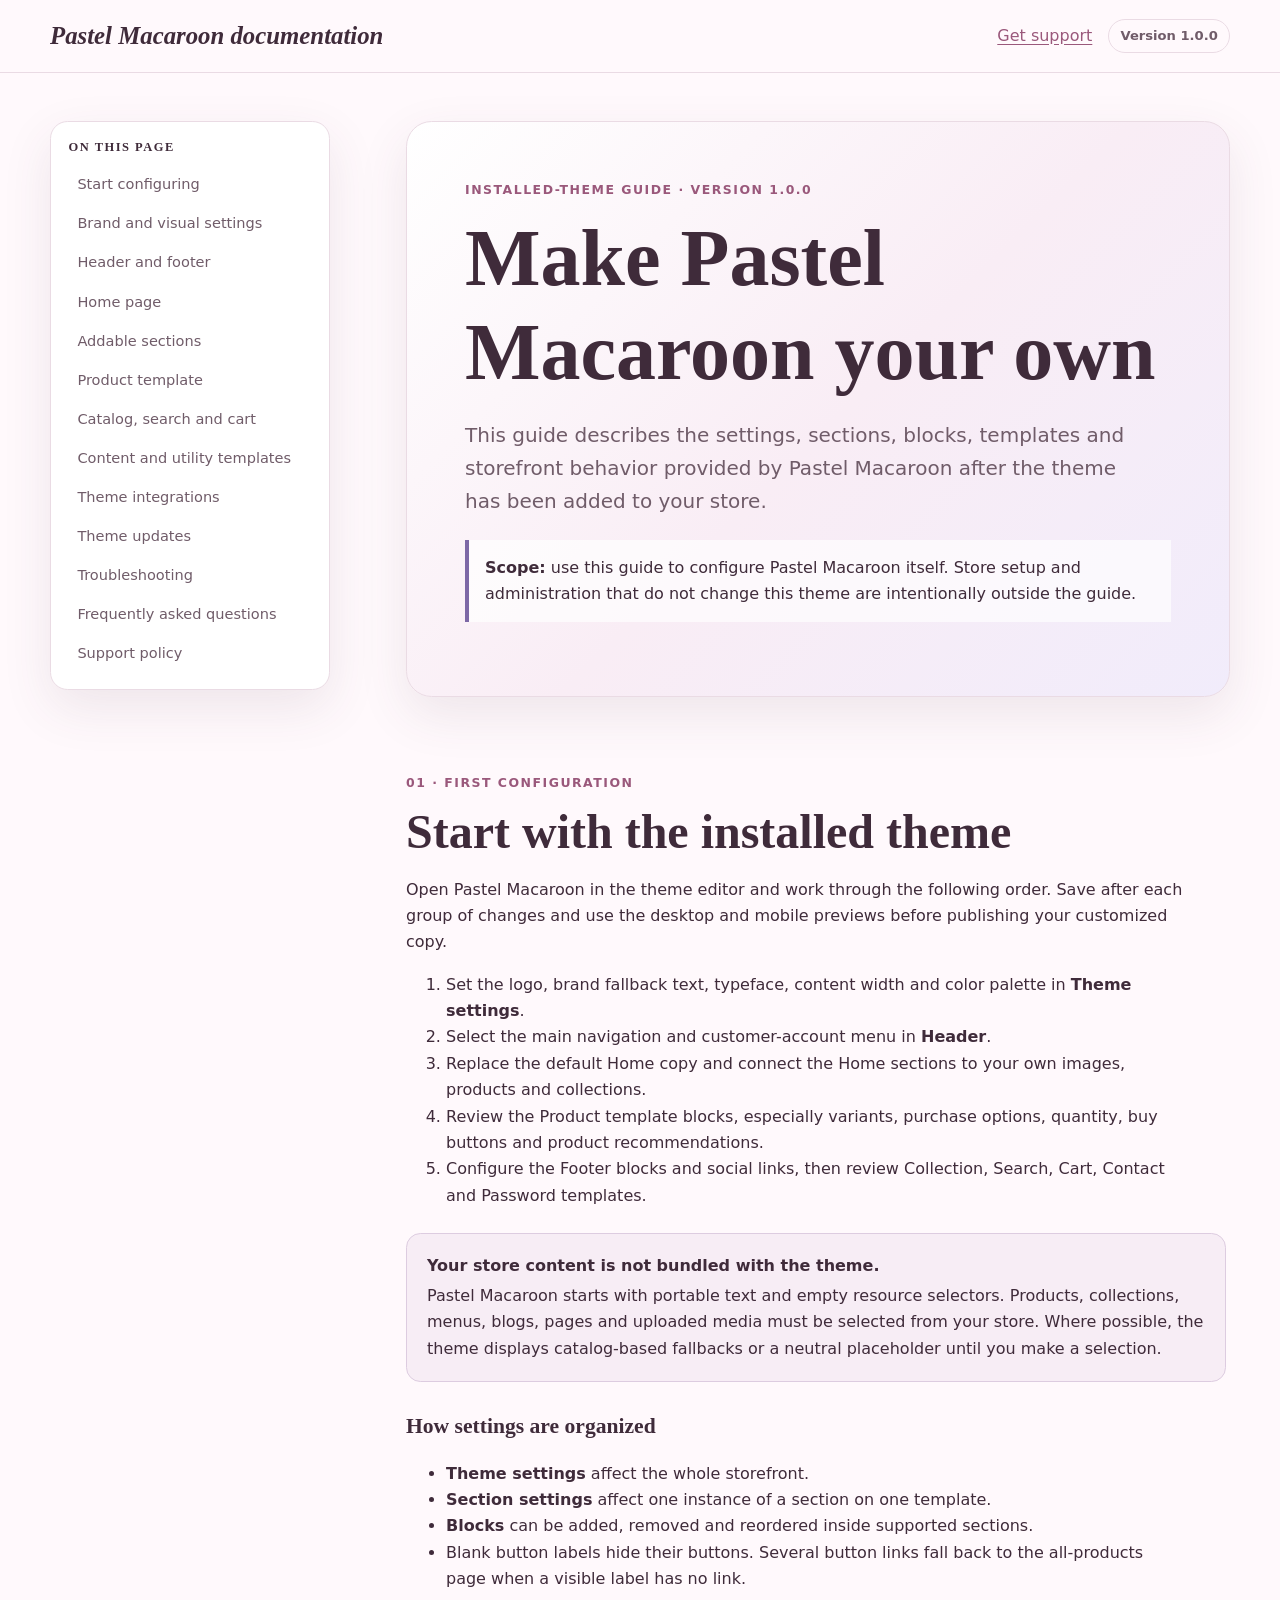
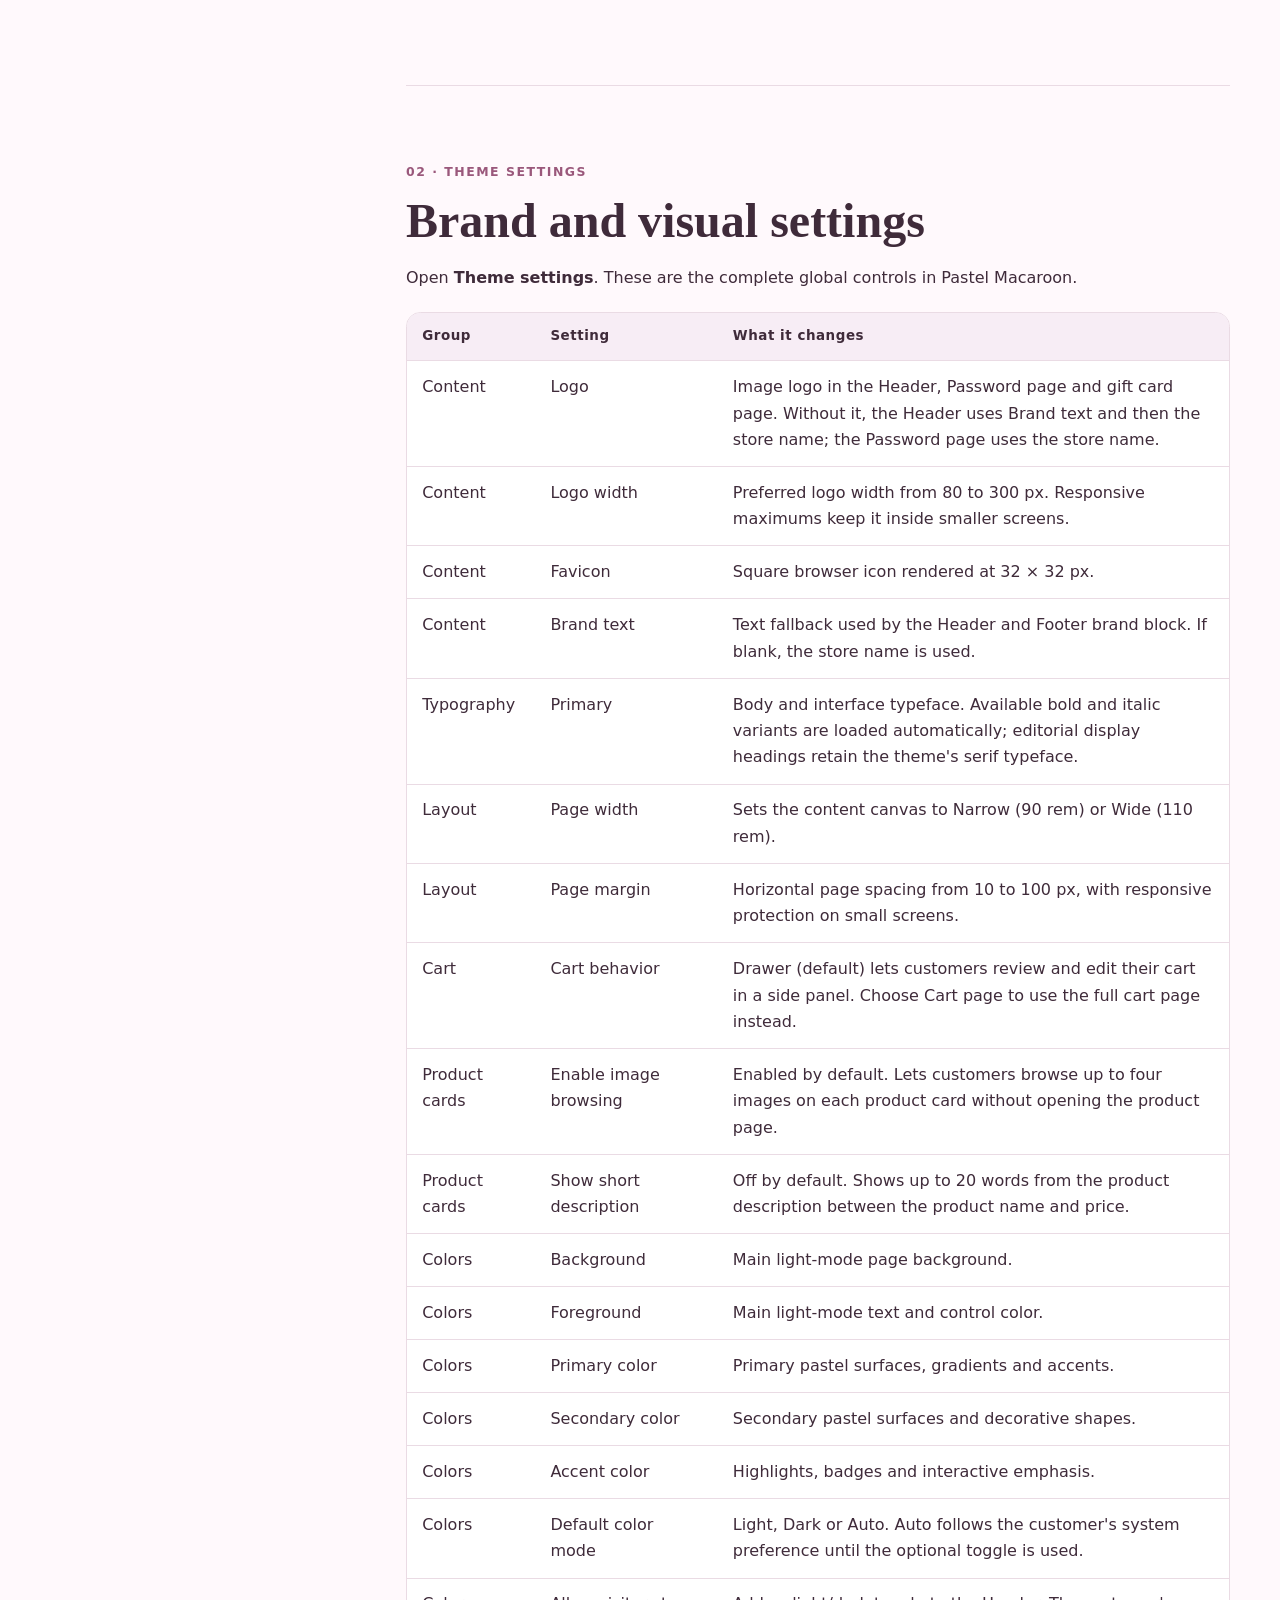
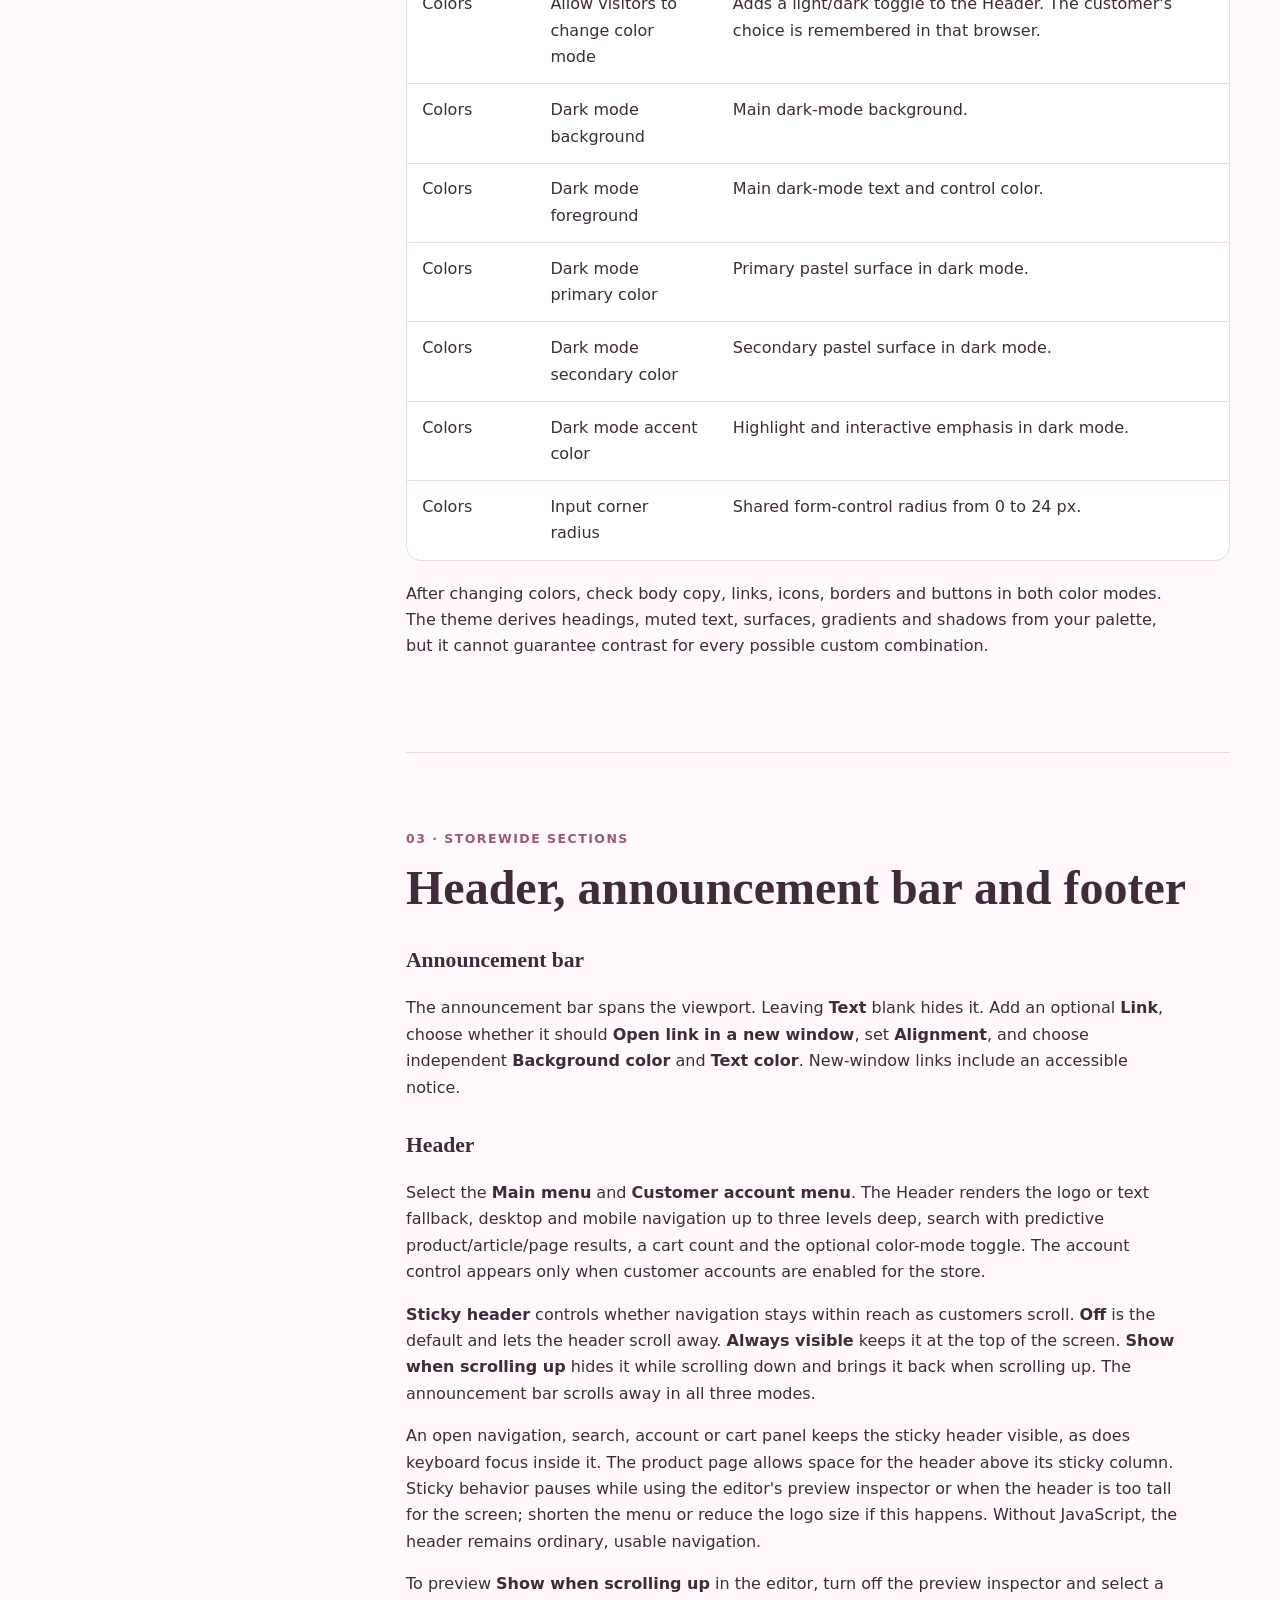
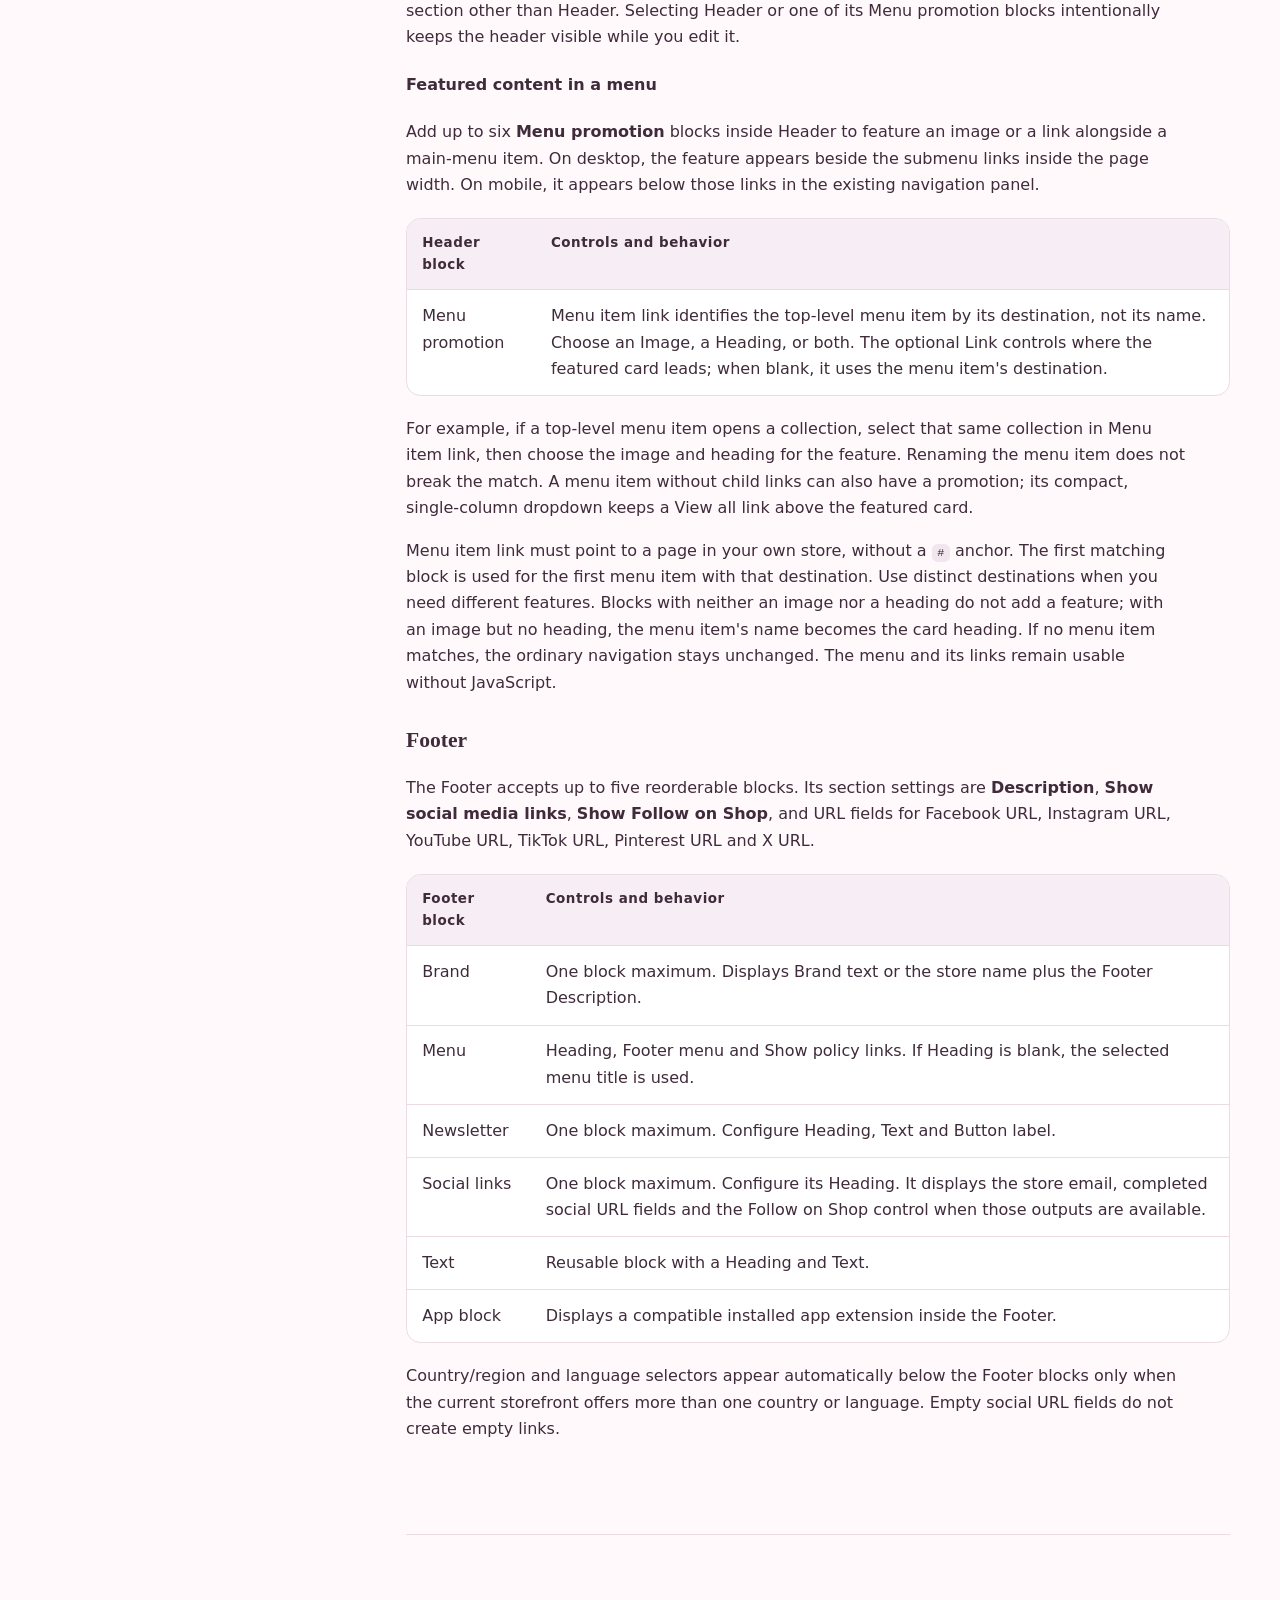
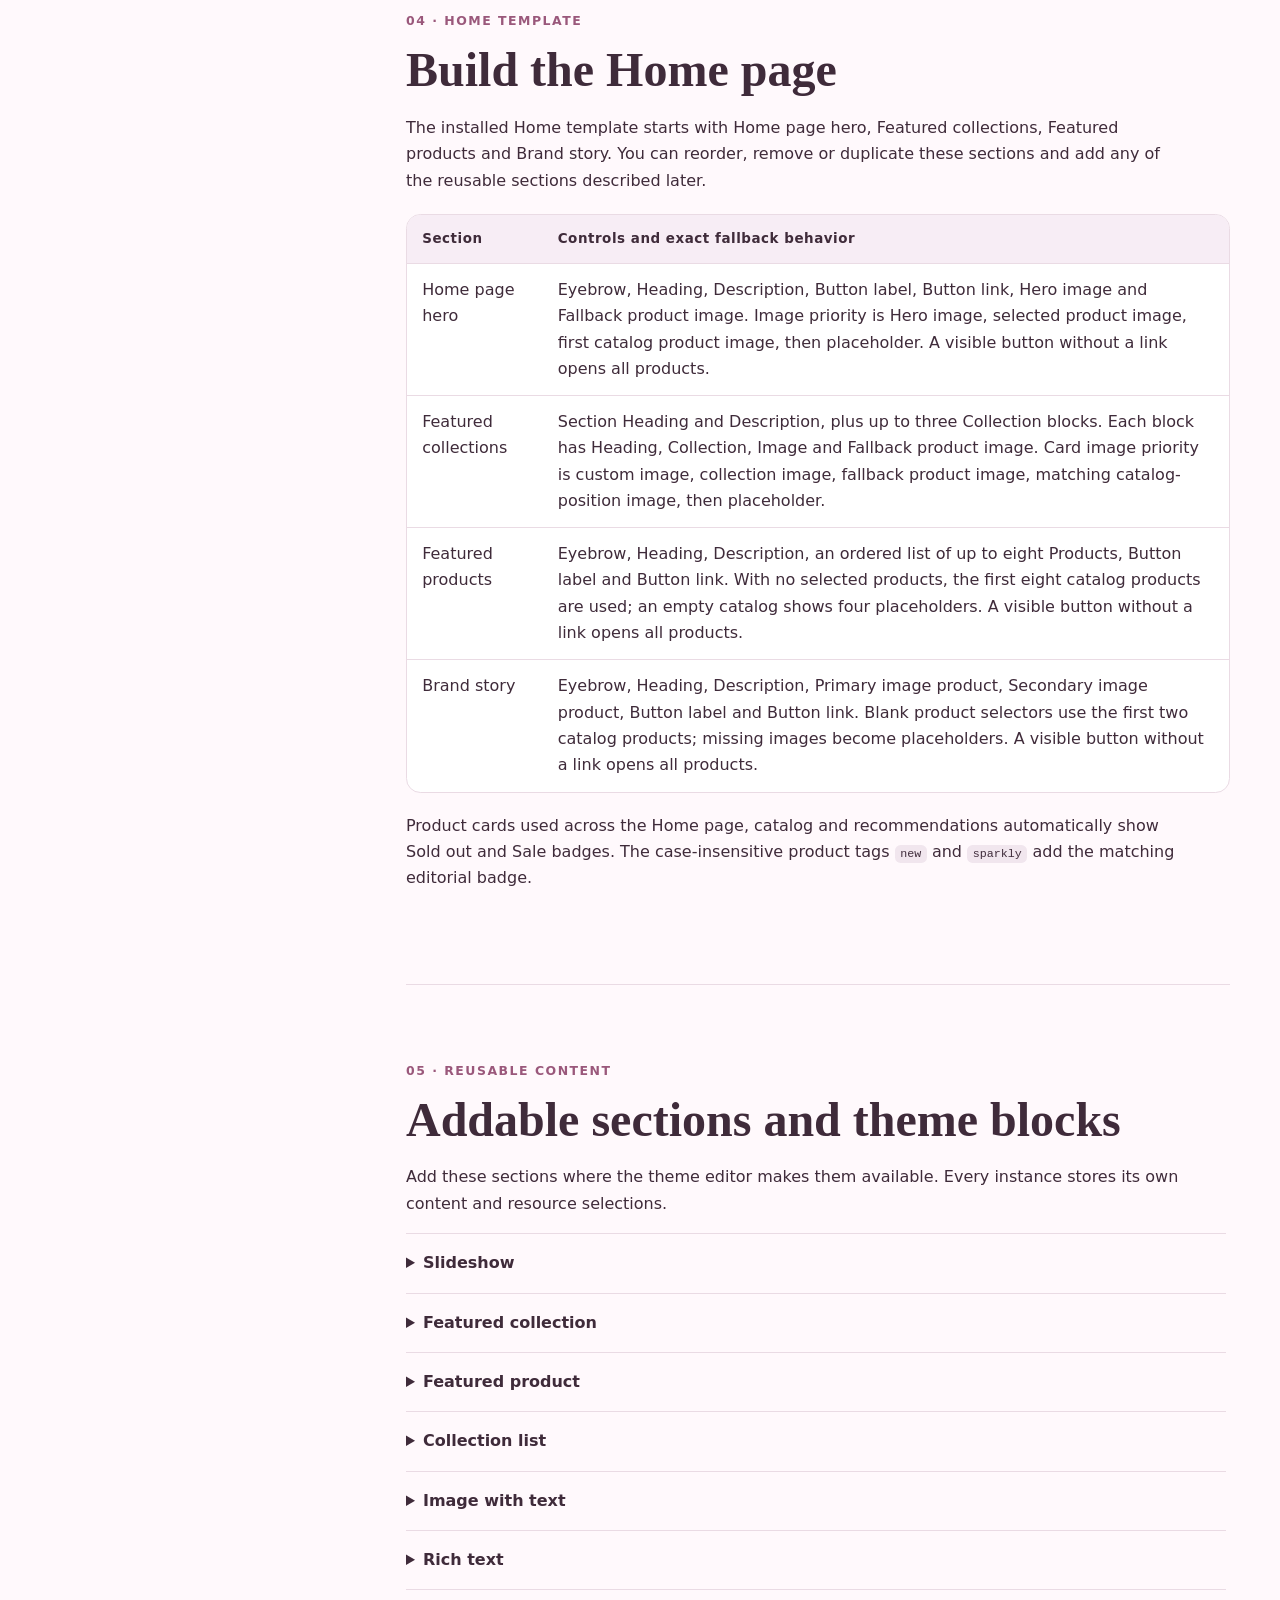
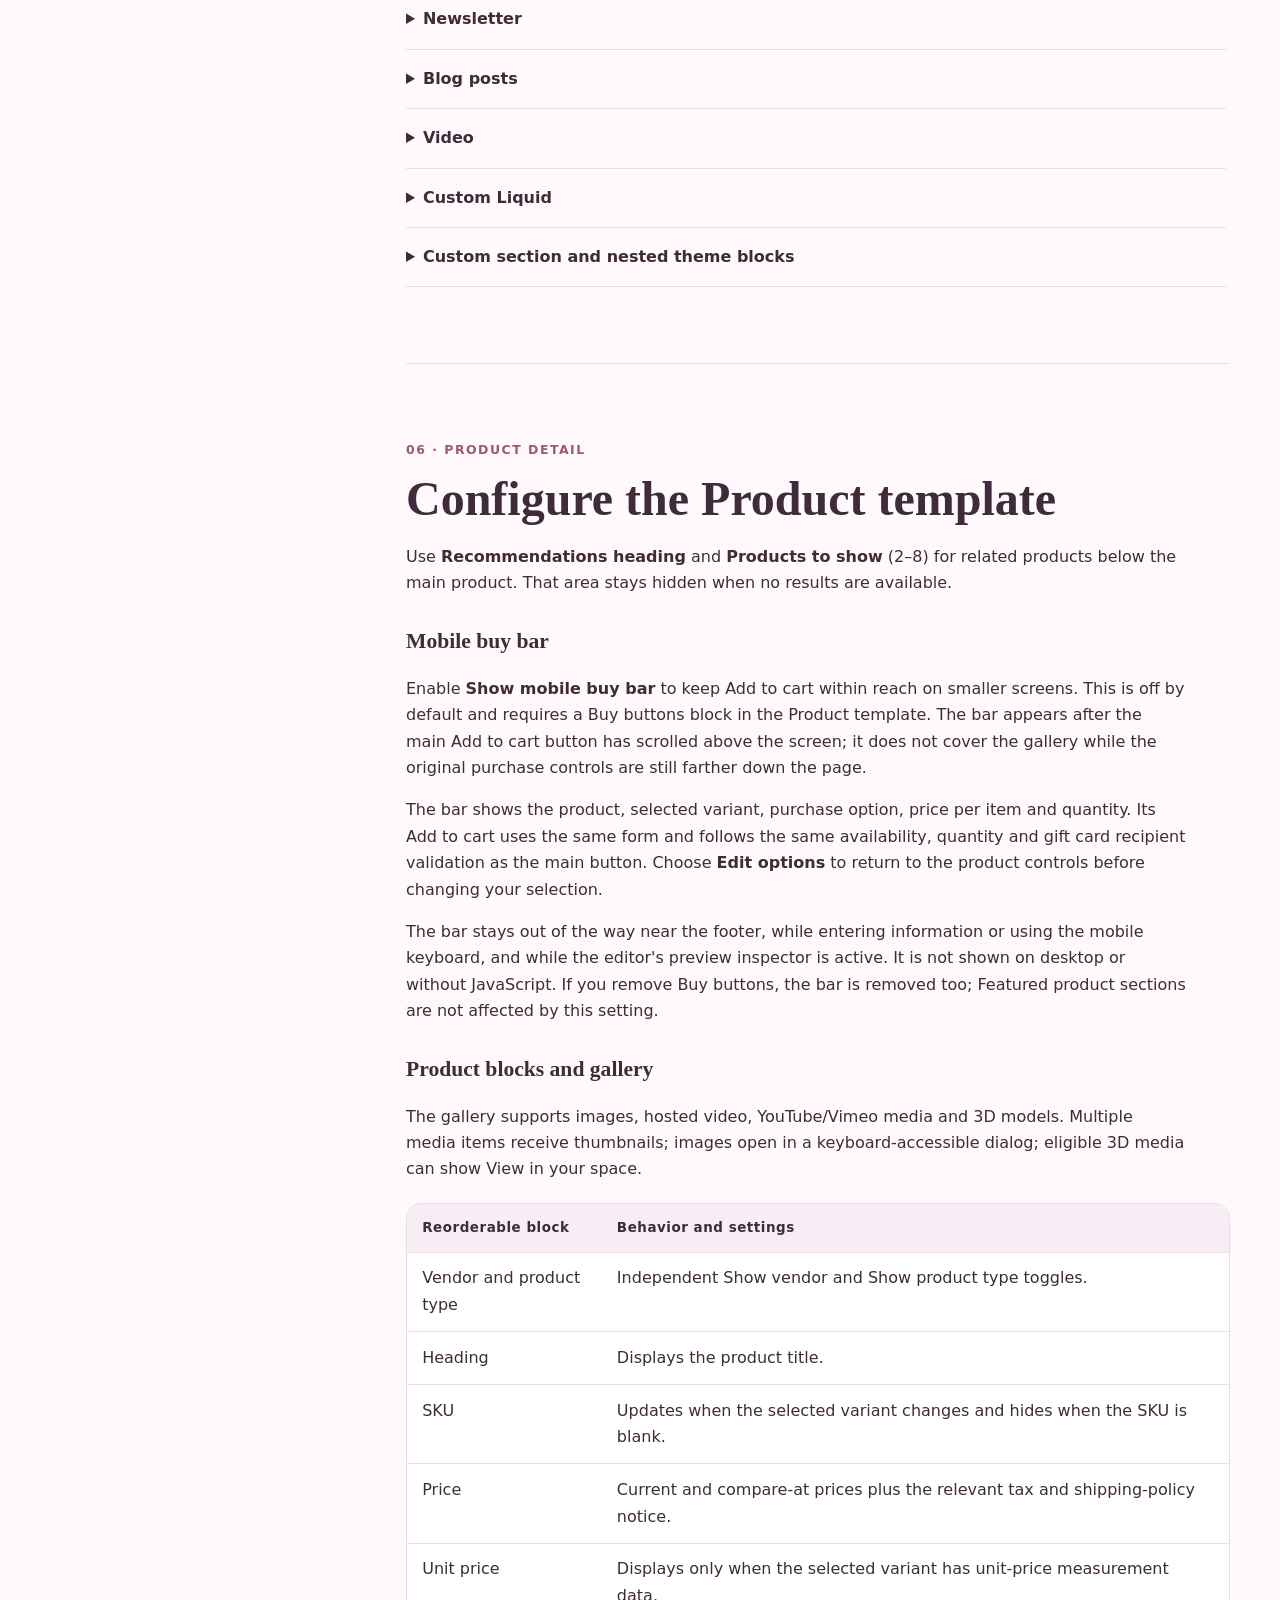
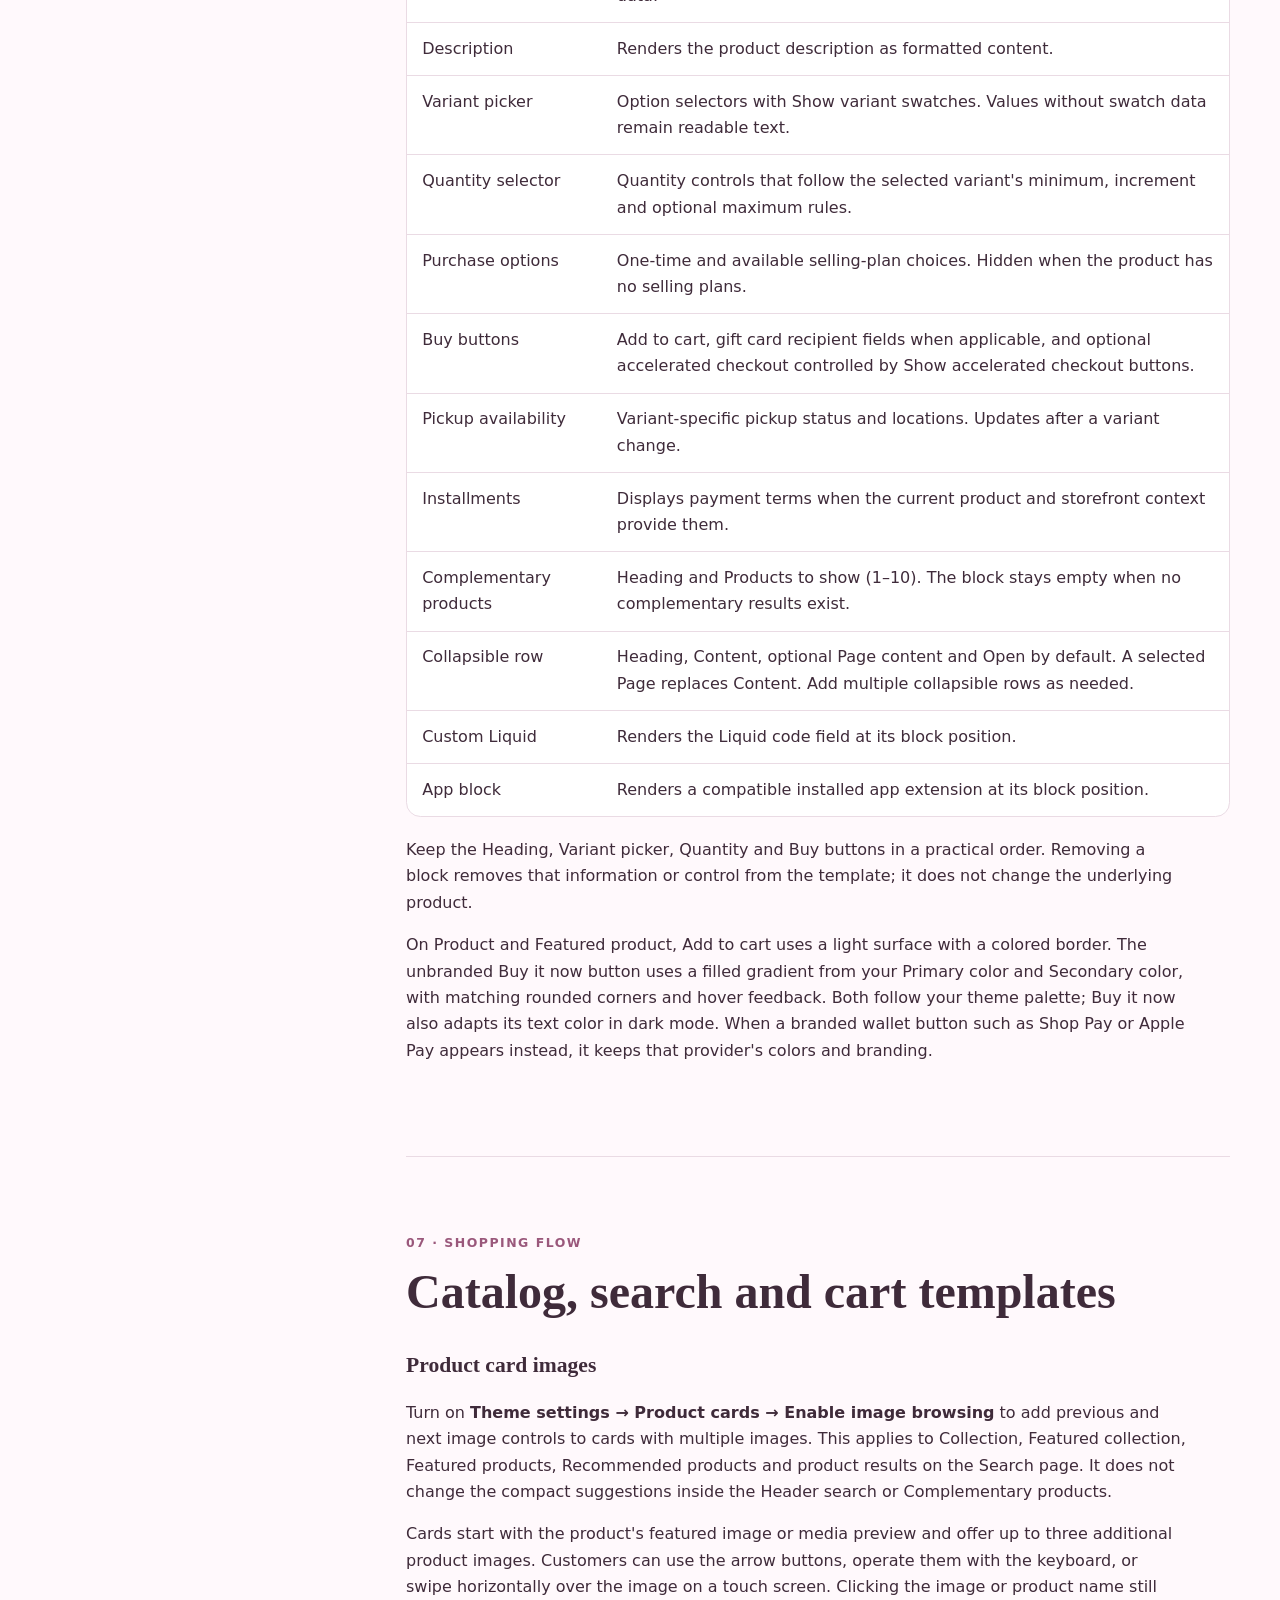
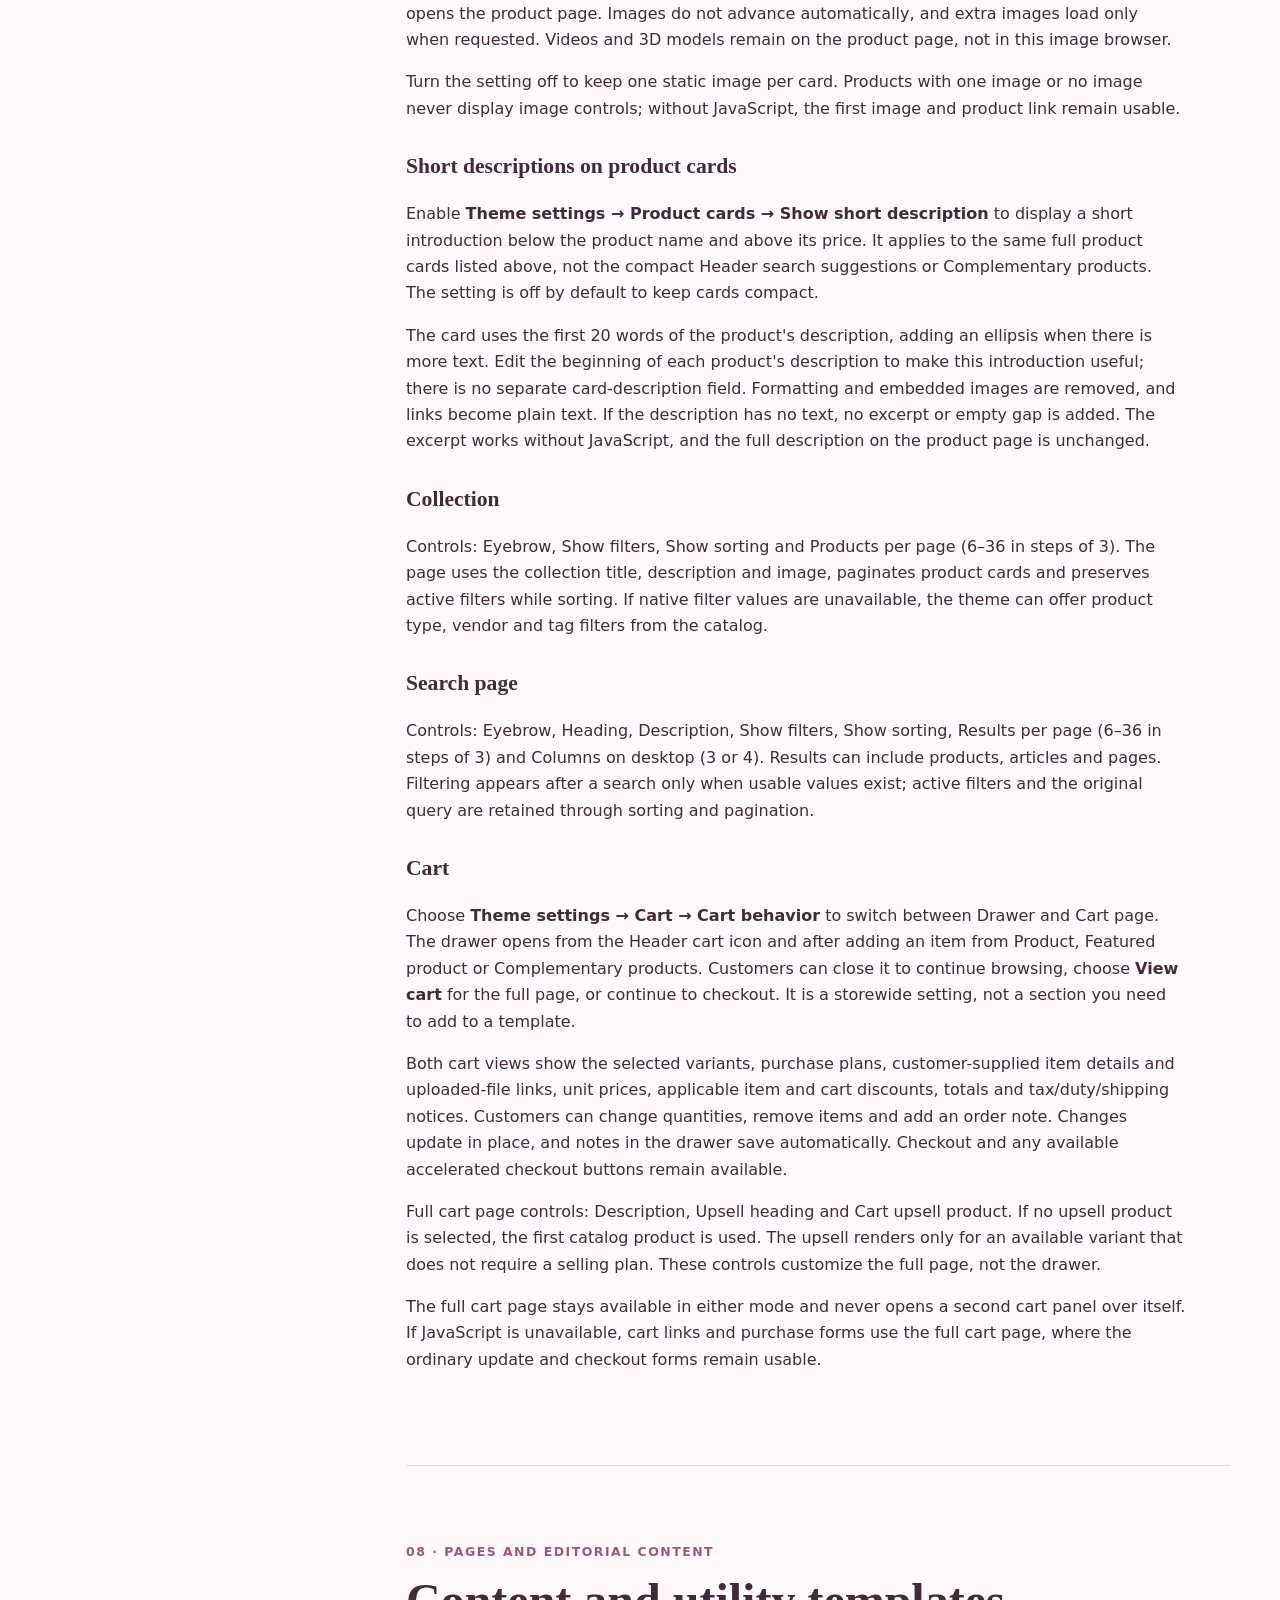
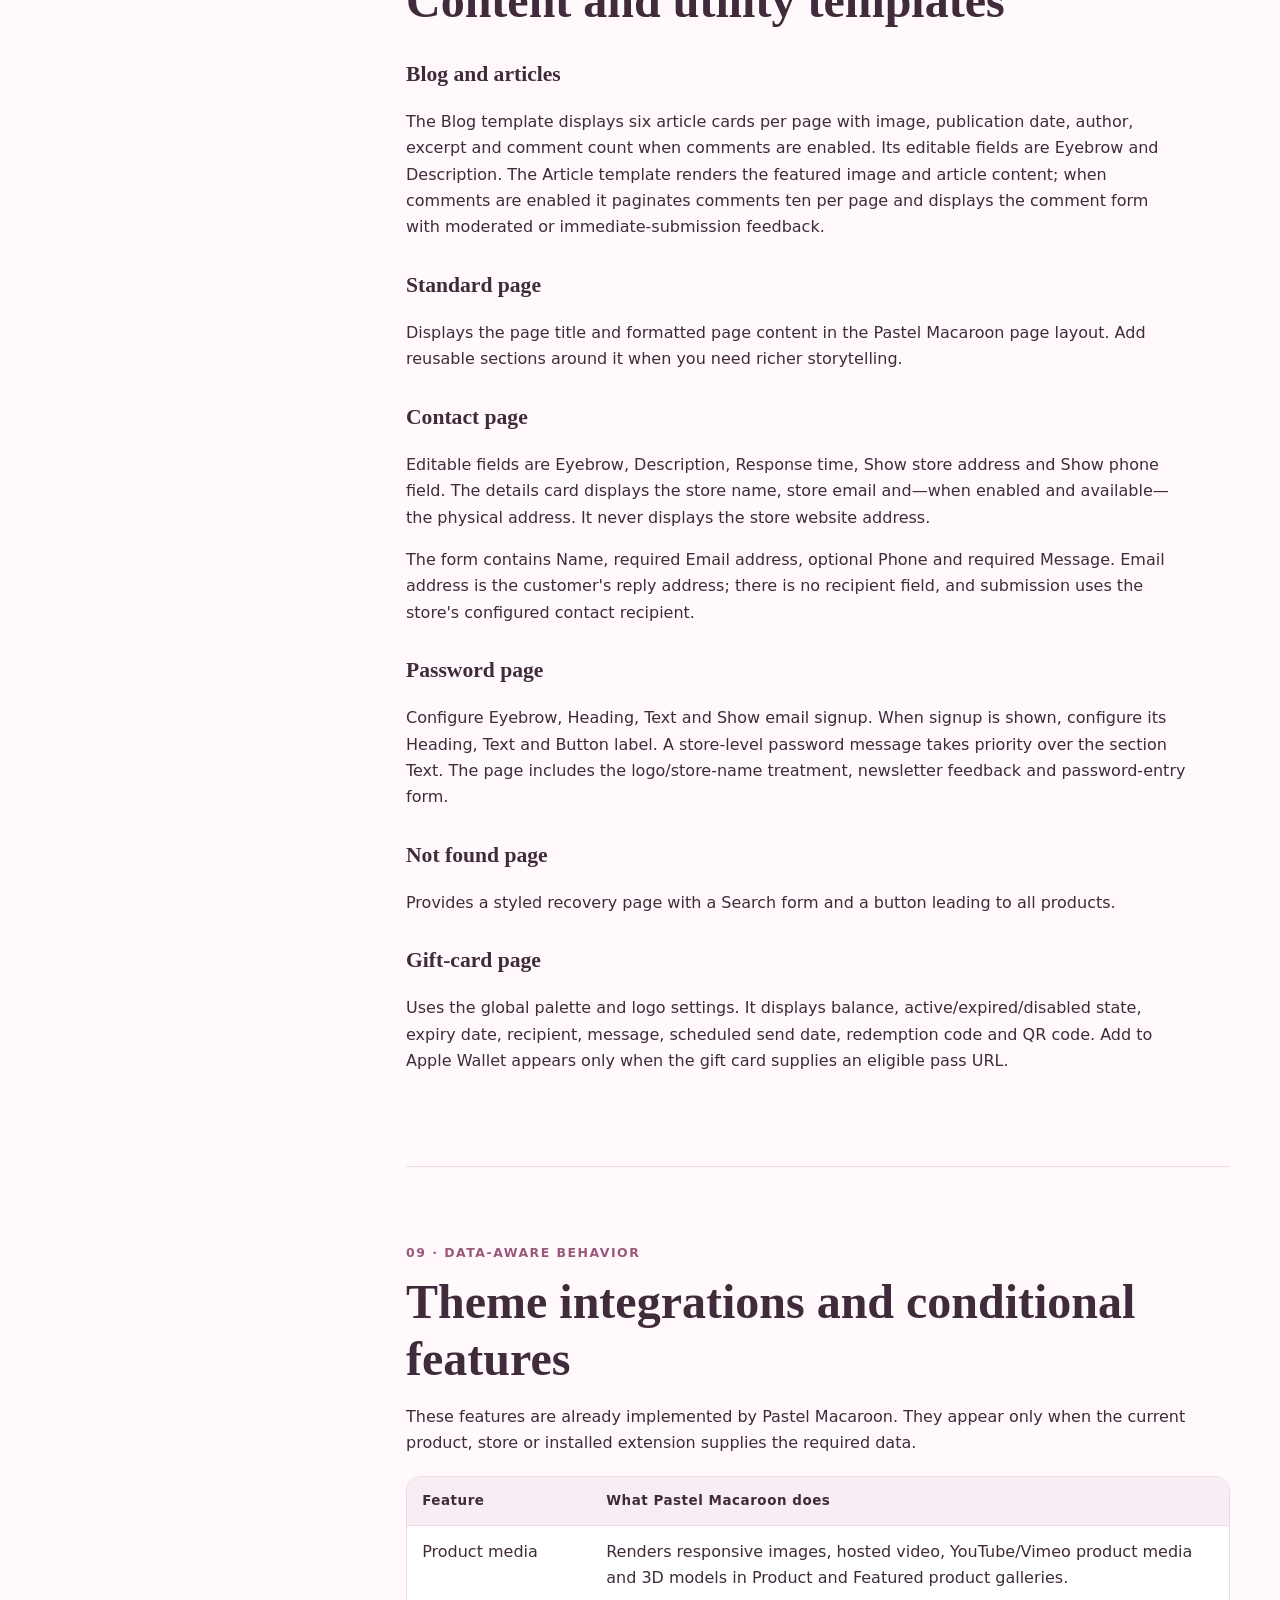
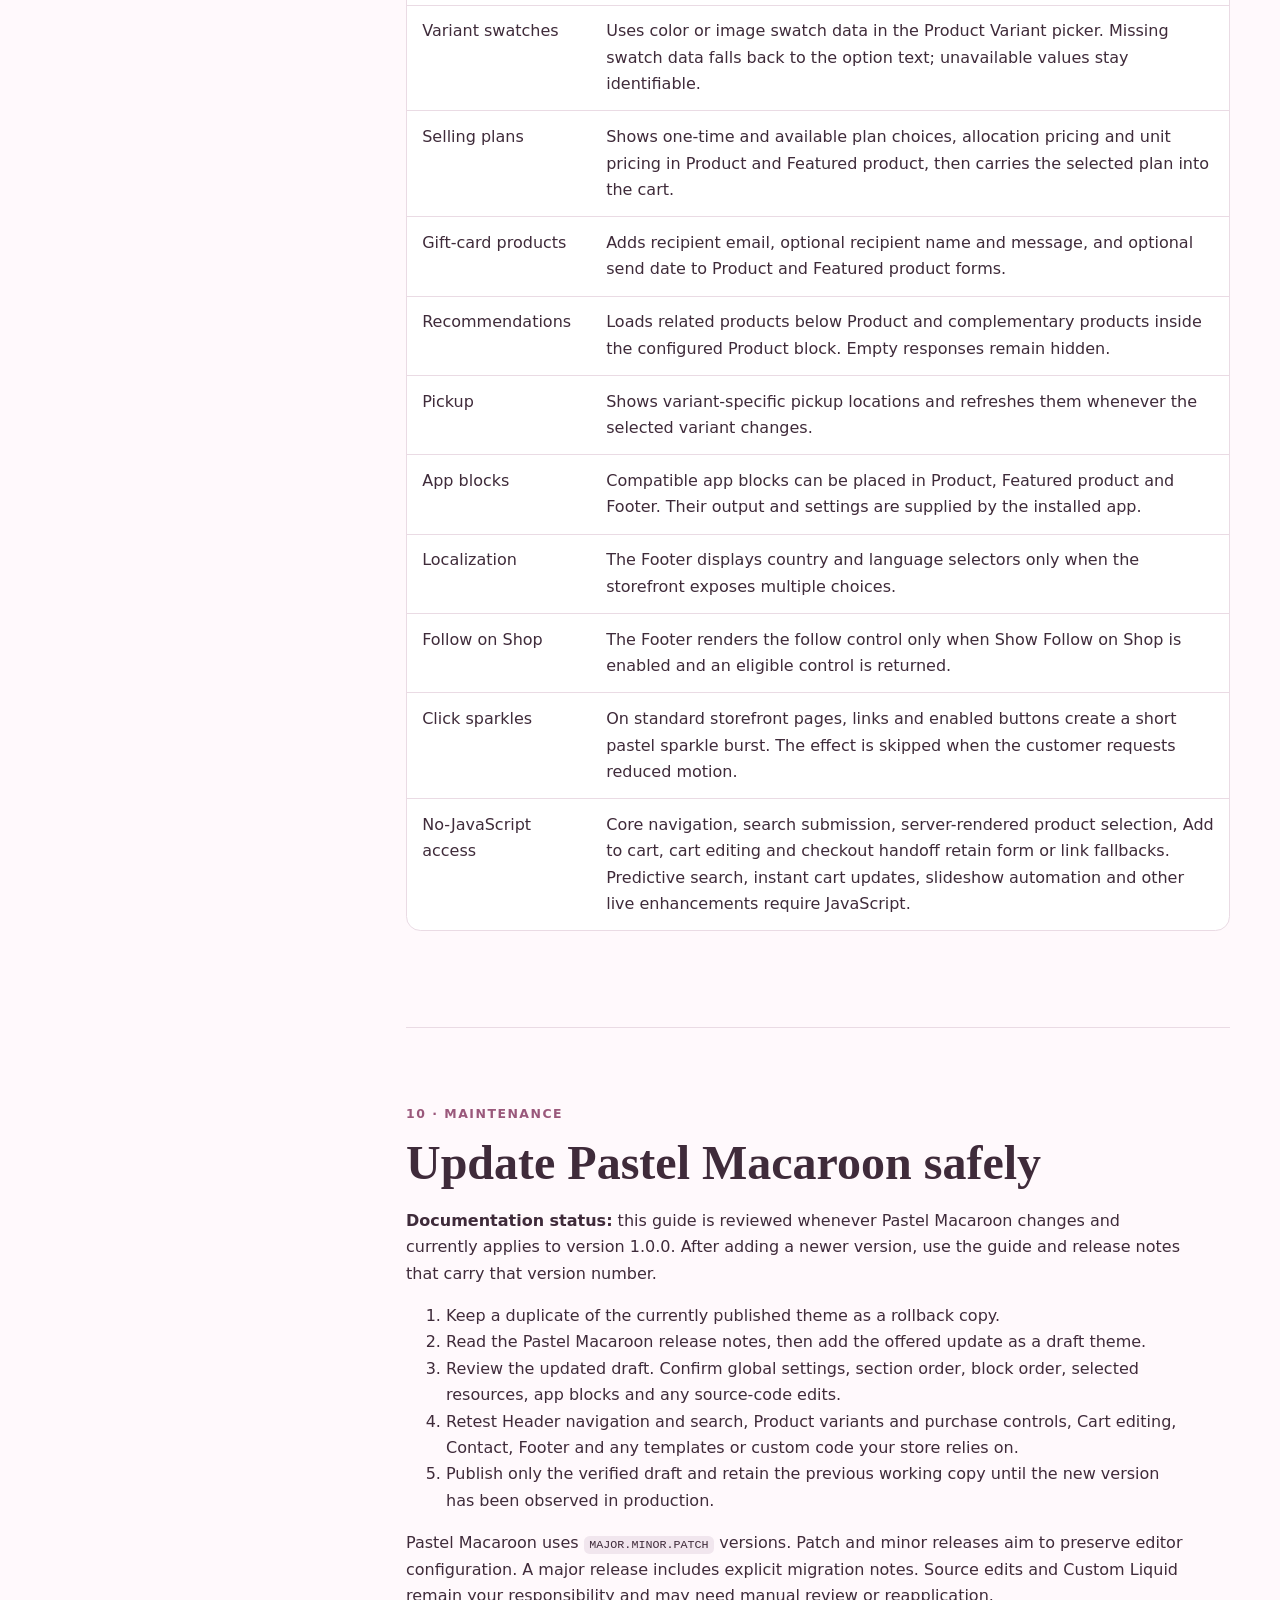
==== index.html @ 220615c9 "Publish documentation from shopify-themes@57eb2acaf465348cb4f31ed3c2e3043f456f750a" ====
<!doctype html>
<html lang="en">
  <head>
    <meta charset="utf-8">
    <meta name="viewport" content="width=device-width, initial-scale=1">
    <meta name="description" content="Merchant guide to configuring and using the installed Pastel Macaroon theme, version 1.0.0.">
    <meta name="theme-version" content="1.0.0">
    <title>Pastel Macaroon theme documentation</title>
    <link rel="stylesheet" href="assets/docs.css">
  </head>
  <body>
    <a class="skip-link" href="#main-content">Skip to documentation</a>
    <header class="site-header">
      <div class="site-header__inner">
        <a class="brand" href="./">Pastel Macaroon documentation</a>
        <div class="site-header__actions">
          <a href="https://support.crabby.pl/?product=Pastel%20Macaroon">Get support</a>
          <span class="version-badge">Version 1.0.0</span>
        </div>
      </div>
    </header>

    <div class="docs-shell">
      <nav class="docs-nav" aria-label="Documentation contents">
        <h2>On this page</h2>
        <ol>
          <li><a href="#getting-started">Start configuring</a></li>
          <li><a href="#global-settings">Brand and visual settings</a></li>
          <li><a href="#header-footer">Header and footer</a></li>
          <li><a href="#home-page">Home page</a></li>
          <li><a href="#addable-sections">Addable sections</a></li>
          <li><a href="#product-template">Product template</a></li>
          <li><a href="#catalog-search-cart">Catalog, search and cart</a></li>
          <li><a href="#content-templates">Content and utility templates</a></li>
          <li><a href="#theme-integrations">Theme integrations</a></li>
          <li><a href="#updates">Theme updates</a></li>
          <li><a href="#troubleshooting">Troubleshooting</a></li>
          <li><a href="#faq">Frequently asked questions</a></li>
          <li><a href="#support-policy">Support policy</a></li>
        </ol>
      </nav>

      <main class="docs-content" id="main-content">
        <section class="docs-hero" aria-labelledby="docs-title">
          <p class="eyebrow">Installed-theme guide · version 1.0.0</p>
          <h1 id="docs-title">Make Pastel Macaroon your own</h1>
          <p class="docs-hero__lede">This guide describes the settings, sections, blocks, templates and storefront behavior provided by Pastel Macaroon after the theme has been added to your store.</p>
          <p class="status-note"><strong>Scope:</strong> use this guide to configure Pastel Macaroon itself. Store setup and administration that do not change this theme are intentionally outside the guide.</p>
        </section>

        <section class="docs-section" id="getting-started">
          <p class="eyebrow">01 · First configuration</p>
          <h2>Start with the installed theme</h2>
          <p>Open Pastel Macaroon in the theme editor and work through the following order. Save after each group of changes and use the desktop and mobile previews before publishing your customized copy.</p>
          <ol>
            <li>Set the logo, brand fallback text, typeface, content width and color palette in <strong>Theme settings</strong>.</li>
            <li>Select the main navigation and customer-account menu in <strong>Header</strong>.</li>
            <li>Replace the default Home copy and connect the Home sections to your own images, products and collections.</li>
            <li>Review the Product template blocks, especially variants, purchase options, quantity, buy buttons and product recommendations.</li>
            <li>Configure the Footer blocks and social links, then review Collection, Search, Cart, Contact and Password templates.</li>
          </ol>
          <div class="callout">
            <strong>Your store content is not bundled with the theme.</strong>
            Pastel Macaroon starts with portable text and empty resource selectors. Products, collections, menus, blogs, pages and uploaded media must be selected from your store. Where possible, the theme displays catalog-based fallbacks or a neutral placeholder until you make a selection.
          </div>
          <h3>How settings are organized</h3>
          <ul>
            <li><strong>Theme settings</strong> affect the whole storefront.</li>
            <li><strong>Section settings</strong> affect one instance of a section on one template.</li>
            <li><strong>Blocks</strong> can be added, removed and reordered inside supported sections.</li>
            <li>Blank button labels hide their buttons. Several button links fall back to the all-products page when a visible label has no link.</li>
          </ul>
        </section>

        <section class="docs-section" id="global-settings">
          <p class="eyebrow">02 · Theme settings</p>
          <h2>Brand and visual settings</h2>
          <p>Open <strong>Theme settings</strong>. These are the complete global controls in Pastel Macaroon.</p>
          <div class="table-wrap">
            <table>
              <thead><tr><th>Group</th><th>Setting</th><th>What it changes</th></tr></thead>
              <tbody>
                <tr><td>Content</td><td data-setting-id="logo">Logo</td><td>Image logo in the Header, Password page and gift card page. Without it, the Header uses Brand text and then the store name; the Password page uses the store name.</td></tr>
                <tr><td>Content</td><td data-setting-id="logo_width">Logo width</td><td>Preferred logo width from 80 to 300 px. Responsive maximums keep it inside smaller screens.</td></tr>
                <tr><td>Content</td><td data-setting-id="favicon">Favicon</td><td>Square browser icon rendered at 32 × 32 px.</td></tr>
                <tr><td>Content</td><td data-setting-id="brand_text">Brand text</td><td>Text fallback used by the Header and Footer brand block. If blank, the store name is used.</td></tr>
                <tr><td>Typography</td><td data-setting-id="type_primary_font">Primary</td><td>Body and interface typeface. Available bold and italic variants are loaded automatically; editorial display headings retain the theme's serif typeface.</td></tr>
                <tr><td>Layout</td><td data-setting-id="max_page_width">Page width</td><td>Sets the content canvas to Narrow (90 rem) or Wide (110 rem).</td></tr>
                <tr><td>Layout</td><td data-setting-id="min_page_margin">Page margin</td><td>Horizontal page spacing from 10 to 100 px, with responsive protection on small screens.</td></tr>
                <tr><td>Cart</td><td data-setting-id="cart_type">Cart behavior</td><td>Drawer (default) lets customers review and edit their cart in a side panel. Choose Cart page to use the full cart page instead.</td></tr>
                <tr><td>Product cards</td><td data-setting-id="product_card_image_browsing">Enable image browsing</td><td>Enabled by default. Lets customers browse up to four images on each product card without opening the product page.</td></tr>
                <tr><td>Product cards</td><td data-setting-id="product_card_show_description">Show short description</td><td>Off by default. Shows up to 20 words from the product description between the product name and price.</td></tr>
                <tr><td>Colors</td><td data-setting-id="background_color">Background</td><td>Main light-mode page background.</td></tr>
                <tr><td>Colors</td><td data-setting-id="foreground_color">Foreground</td><td>Main light-mode text and control color.</td></tr>
                <tr><td>Colors</td><td data-setting-id="primary_color">Primary color</td><td>Primary pastel surfaces, gradients and accents.</td></tr>
                <tr><td>Colors</td><td data-setting-id="secondary_color">Secondary color</td><td>Secondary pastel surfaces and decorative shapes.</td></tr>
                <tr><td>Colors</td><td data-setting-id="accent_color">Accent color</td><td>Highlights, badges and interactive emphasis.</td></tr>
                <tr><td>Colors</td><td data-setting-id="color_mode">Default color mode</td><td>Light, Dark or Auto. Auto follows the customer's system preference until the optional toggle is used.</td></tr>
                <tr><td>Colors</td><td data-setting-id="enable_color_mode_toggle">Allow visitors to change color mode</td><td>Adds a light/dark toggle to the Header. The customer's choice is remembered in that browser.</td></tr>
                <tr><td>Colors</td><td data-setting-id="dark_background_color">Dark mode background</td><td>Main dark-mode background.</td></tr>
                <tr><td>Colors</td><td data-setting-id="dark_foreground_color">Dark mode foreground</td><td>Main dark-mode text and control color.</td></tr>
                <tr><td>Colors</td><td data-setting-id="dark_primary_color">Dark mode primary color</td><td>Primary pastel surface in dark mode.</td></tr>
                <tr><td>Colors</td><td data-setting-id="dark_secondary_color">Dark mode secondary color</td><td>Secondary pastel surface in dark mode.</td></tr>
                <tr><td>Colors</td><td data-setting-id="dark_accent_color">Dark mode accent color</td><td>Highlight and interactive emphasis in dark mode.</td></tr>
                <tr><td>Colors</td><td data-setting-id="input_corner_radius">Input corner radius</td><td>Shared form-control radius from 0 to 24 px.</td></tr>
              </tbody>
            </table>
          </div>
          <p>After changing colors, check body copy, links, icons, borders and buttons in both color modes. The theme derives headings, muted text, surfaces, gradients and shadows from your palette, but it cannot guarantee contrast for every possible custom combination.</p>
        </section>

        <section class="docs-section" id="header-footer">
          <p class="eyebrow">03 · Storewide sections</p>
          <h2>Header, announcement bar and footer</h2>
          <h3 data-section-file="announcement-bar.liquid">Announcement bar</h3>
          <p>The announcement bar spans the viewport. Leaving <span data-section-setting="announcement-bar.liquid:text"><strong>Text</strong></span> blank hides it. Add an optional <span data-section-setting="announcement-bar.liquid:link"><strong>Link</strong></span>, choose whether it should <span data-section-setting="announcement-bar.liquid:open_in_new_tab"><strong>Open link in a new window</strong></span>, set <span data-section-setting="announcement-bar.liquid:alignment"><strong>Alignment</strong></span>, and choose independent <span data-section-setting="announcement-bar.liquid:background_color"><strong>Background color</strong></span> and <span data-section-setting="announcement-bar.liquid:text_color"><strong>Text color</strong></span>. New-window links include an accessible notice.</p>
          <h3 data-section-file="header.liquid">Header</h3>
          <p>Select the <span data-section-setting="header.liquid:menu"><strong>Main menu</strong></span> and <span data-section-setting="header.liquid:customer_account_menu"><strong>Customer account menu</strong></span>. The Header renders the logo or text fallback, desktop and mobile navigation up to three levels deep, search with predictive product/article/page results, a cart count and the optional color-mode toggle. The account control appears only when customer accounts are enabled for the store.</p>
          <p><span data-section-setting="header.liquid:sticky_header"><strong>Sticky header</strong></span> controls whether navigation stays within reach as customers scroll. <strong>Off</strong> is the default and lets the header scroll away. <strong>Always visible</strong> keeps it at the top of the screen. <strong>Show when scrolling up</strong> hides it while scrolling down and brings it back when scrolling up. The announcement bar scrolls away in all three modes.</p>
          <p>An open navigation, search, account or cart panel keeps the sticky header visible, as does keyboard focus inside it. The product page allows space for the header above its sticky column. Sticky behavior pauses while using the editor's preview inspector or when the header is too tall for the screen; shorten the menu or reduce the logo size if this happens. Without JavaScript, the header remains ordinary, usable navigation.</p>
          <p>To preview <strong>Show when scrolling up</strong> in the editor, turn off the preview inspector and select a section other than Header. Selecting Header or one of its Menu promotion blocks intentionally keeps the header visible while you edit it.</p>
          <h4>Featured content in a menu</h4>
          <p>Add up to six <strong>Menu promotion</strong> blocks inside Header to feature an image or a link alongside a main-menu item. On desktop, the feature appears beside the submenu links inside the page width. On mobile, it appears below those links in the existing navigation panel.</p>
          <div class="table-wrap"><table><thead><tr><th>Header block</th><th>Controls and behavior</th></tr></thead><tbody>
            <tr data-section-block="header.liquid:menu_promotion"><td>Menu promotion</td><td><span data-block-setting="header.liquid:menu_promotion:menu_item_link">Menu item link</span> identifies the top-level menu item by its destination, not its name. Choose an <span data-block-setting="header.liquid:menu_promotion:image">Image</span>, a <span data-block-setting="header.liquid:menu_promotion:heading">Heading</span>, or both. The optional <span data-block-setting="header.liquid:menu_promotion:link">Link</span> controls where the featured card leads; when blank, it uses the menu item's destination.</td></tr>
          </tbody></table></div>
          <p>For example, if a top-level menu item opens a collection, select that same collection in Menu item link, then choose the image and heading for the feature. Renaming the menu item does not break the match. A menu item without child links can also have a promotion; its compact, single-column dropdown keeps a View all link above the featured card.</p>
          <p>Menu item link must point to a page in your own store, without a <code>#</code> anchor. The first matching block is used for the first menu item with that destination. Use distinct destinations when you need different features. Blocks with neither an image nor a heading do not add a feature; with an image but no heading, the menu item's name becomes the card heading. If no menu item matches, the ordinary navigation stays unchanged. The menu and its links remain usable without JavaScript.</p>
          <h3 data-section-file="footer.liquid">Footer</h3>
          <p>The Footer accepts up to five reorderable blocks. Its section settings are <span data-section-setting="footer.liquid:description"><strong>Description</strong></span>, <span data-section-setting="footer.liquid:show_social_links"><strong>Show social media links</strong></span>, <span data-section-setting="footer.liquid:show_follow_on_shop"><strong>Show Follow on Shop</strong></span>, and URL fields for <span data-section-setting="footer.liquid:facebook_url">Facebook URL</span>, <span data-section-setting="footer.liquid:instagram_url">Instagram URL</span>, <span data-section-setting="footer.liquid:youtube_url">YouTube URL</span>, <span data-section-setting="footer.liquid:tiktok_url">TikTok URL</span>, <span data-section-setting="footer.liquid:pinterest_url">Pinterest URL</span> and <span data-section-setting="footer.liquid:x_url">X URL</span>.</p>
          <div class="table-wrap"><table><thead><tr><th>Footer block</th><th>Controls and behavior</th></tr></thead><tbody>
            <tr data-section-block="footer.liquid:brand"><td>Brand</td><td>One block maximum. Displays Brand text or the store name plus the Footer Description.</td></tr>
            <tr data-section-block="footer.liquid:menu"><td>Menu</td><td><span data-block-setting="footer.liquid:menu:heading">Heading</span>, <span data-block-setting="footer.liquid:menu:menu">Footer menu</span> and <span data-block-setting="footer.liquid:menu:show_policy_links">Show policy links</span>. If Heading is blank, the selected menu title is used.</td></tr>
            <tr data-section-block="footer.liquid:newsletter"><td>Newsletter</td><td>One block maximum. Configure <span data-block-setting="footer.liquid:newsletter:heading">Heading</span>, <span data-block-setting="footer.liquid:newsletter:text">Text</span> and <span data-block-setting="footer.liquid:newsletter:button_label">Button label</span>.</td></tr>
            <tr data-section-block="footer.liquid:social"><td>Social links</td><td>One block maximum. Configure its <span data-block-setting="footer.liquid:social:heading">Heading</span>. It displays the store email, completed social URL fields and the Follow on Shop control when those outputs are available.</td></tr>
            <tr data-section-block="footer.liquid:text"><td>Text</td><td>Reusable block with a <span data-block-setting="footer.liquid:text:heading">Heading</span> and <span data-block-setting="footer.liquid:text:text">Text</span>.</td></tr>
            <tr data-section-block="footer.liquid:@app"><td>App block</td><td>Displays a compatible installed app extension inside the Footer.</td></tr>
          </tbody></table></div>
          <p>Country/region and language selectors appear automatically below the Footer blocks only when the current storefront offers more than one country or language. Empty social URL fields do not create empty links.</p>
        </section>

        <section class="docs-section" id="home-page" data-template-file="index.json">
          <p class="eyebrow">04 · Home template</p>
          <h2>Build the Home page</h2>
          <p>The installed Home template starts with Home page hero, Featured collections, Featured products and Brand story. You can reorder, remove or duplicate these sections and add any of the reusable sections described later.</p>
          <div class="table-wrap"><table><thead><tr><th>Section</th><th>Controls and exact fallback behavior</th></tr></thead><tbody>
            <tr data-section-file="home-hero.liquid"><td>Home page hero</td><td><span data-section-setting="home-hero.liquid:eyebrow">Eyebrow</span>, <span data-section-setting="home-hero.liquid:heading">Heading</span>, <span data-section-setting="home-hero.liquid:description">Description</span>, <span data-section-setting="home-hero.liquid:button_label">Button label</span>, <span data-section-setting="home-hero.liquid:button_link">Button link</span>, <span data-section-setting="home-hero.liquid:image">Hero image</span> and <span data-section-setting="home-hero.liquid:featured_product">Fallback product image</span>. Image priority is Hero image, selected product image, first catalog product image, then placeholder. A visible button without a link opens all products.</td></tr>
            <tr data-section-file="featured-products.liquid"><td>Featured collections</td><td>Section <span data-section-setting="featured-products.liquid:heading">Heading</span> and <span data-section-setting="featured-products.liquid:description">Description</span>, plus up to three <span data-section-block="featured-products.liquid:curation">Collection</span> blocks. Each block has <span data-block-setting="featured-products.liquid:curation:heading">Heading</span>, <span data-block-setting="featured-products.liquid:curation:collection">Collection</span>, <span data-block-setting="featured-products.liquid:curation:image">Image</span> and <span data-block-setting="featured-products.liquid:curation:fallback_product">Fallback product image</span>. Card image priority is custom image, collection image, fallback product image, matching catalog-position image, then placeholder.</td></tr>
            <tr data-section-file="product-showcase.liquid"><td>Featured products</td><td><span data-section-setting="product-showcase.liquid:eyebrow">Eyebrow</span>, <span data-section-setting="product-showcase.liquid:heading">Heading</span>, <span data-section-setting="product-showcase.liquid:description">Description</span>, an ordered list of up to eight <span data-section-setting="product-showcase.liquid:products">Products</span>, <span data-section-setting="product-showcase.liquid:button_label">Button label</span> and <span data-section-setting="product-showcase.liquid:button_link">Button link</span>. With no selected products, the first eight catalog products are used; an empty catalog shows four placeholders. A visible button without a link opens all products.</td></tr>
            <tr data-section-file="brand-story.liquid"><td>Brand story</td><td><span data-section-setting="brand-story.liquid:eyebrow">Eyebrow</span>, <span data-section-setting="brand-story.liquid:heading">Heading</span>, <span data-section-setting="brand-story.liquid:description">Description</span>, <span data-section-setting="brand-story.liquid:primary_product">Primary image product</span>, <span data-section-setting="brand-story.liquid:secondary_product">Secondary image product</span>, <span data-section-setting="brand-story.liquid:button_label">Button label</span> and <span data-section-setting="brand-story.liquid:button_link">Button link</span>. Blank product selectors use the first two catalog products; missing images become placeholders. A visible button without a link opens all products.</td></tr>
          </tbody></table></div>
          <p>Product cards used across the Home page, catalog and recommendations automatically show Sold out and Sale badges. The case-insensitive product tags <code>new</code> and <code>sparkly</code> add the matching editorial badge.</p>
        </section>

        <section class="docs-section" id="addable-sections">
          <p class="eyebrow">05 · Reusable content</p>
          <h2>Addable sections and theme blocks</h2>
          <p>Add these sections where the theme editor makes them available. Every instance stores its own content and resource selections.</p>
          <details><summary data-section-file="slideshow.liquid">Slideshow</summary><div>
            <p>Supports up to six <span data-section-block="slideshow.liquid:slide">Slide</span> blocks. Section controls: <span data-section-setting="slideshow.liquid:accessibility_label">Accessibility label</span>, <span data-section-setting="slideshow.liquid:height">Height</span> (Small, Medium or Large), <span data-section-setting="slideshow.liquid:auto_rotate">Auto-rotate slides</span> and <span data-section-setting="slideshow.liquid:change_slides_speed">Change slides every</span> 3–9 seconds.</p>
            <p>Each slide has <span data-block-setting="slideshow.liquid:slide:image">Image</span>, <span data-block-setting="slideshow.liquid:slide:mobile_image">Mobile image</span>, <span data-block-setting="slideshow.liquid:slide:eyebrow">Eyebrow</span>, <span data-block-setting="slideshow.liquid:slide:heading">Heading</span>, <span data-block-setting="slideshow.liquid:slide:text">Text</span>, <span data-block-setting="slideshow.liquid:slide:button_label">Button label</span>, <span data-block-setting="slideshow.liquid:slide:button_link">Button link</span>, <span data-block-setting="slideshow.liquid:slide:open_in_new_window">Open link in a new window</span>, <span data-block-setting="slideshow.liquid:slide:content_position">Content position</span> and <span data-block-setting="slideshow.liquid:slide:overlay_opacity">Overlay opacity</span> from 0–80%. Manual controls remain available with or without autoplay; reduced-motion preferences stop automatic movement.</p>
          </div></details>
          <details><summary data-section-file="featured-collection.liquid">Featured collection</summary><div><p>Configure <span data-section-setting="featured-collection.liquid:collection">Collection</span>, <span data-section-setting="featured-collection.liquid:eyebrow">Eyebrow</span>, optional <span data-section-setting="featured-collection.liquid:heading">Heading</span> and <span data-section-setting="featured-collection.liquid:description">Description</span>, <span data-section-setting="featured-collection.liquid:products_to_show">Products to show</span> (2–12), <span data-section-setting="featured-collection.liquid:columns_desktop">Columns on desktop</span> (2–4), <span data-section-setting="featured-collection.liquid:columns_mobile">Columns on mobile</span> (1–2), <span data-section-setting="featured-collection.liquid:show_view_all">Show View all link</span> and <span data-section-setting="featured-collection.liquid:view_all_label">View all label</span>. A missing collection displays four neutral product-card placeholders.</p></div></details>
          <details><summary data-section-file="featured-product.liquid">Featured product</summary><div>
            <p>Select a <span data-section-setting="featured-product.liquid:product">Product</span> and choose <span data-section-setting="featured-product.liquid:show_vendor">Show vendor</span>, <span data-section-setting="featured-product.liquid:show_description">Show description</span> and <span data-section-setting="featured-product.liquid:show_dynamic_checkout">Show accelerated checkout buttons</span>. The section includes product media, variant and selling-plan selectors, price and unit price, quantity, gift card recipient fields where applicable, Add to cart and an optional accelerated checkout button.</p>
            <p>It also accepts <span data-section-block="featured-product.liquid:custom_liquid">Custom Liquid</span> with a <span data-block-setting="featured-product.liquid:custom_liquid:custom_liquid">Liquid code</span> setting and compatible <span data-section-block="featured-product.liquid:@app">App blocks</span>.</p>
          </div></details>
          <details><summary data-section-file="collections.liquid">Collection list</summary><div>
            <p>Controls: <span data-section-setting="collections.liquid:eyebrow">Eyebrow</span>, <span data-section-setting="collections.liquid:heading">Heading</span>, <span data-section-setting="collections.liquid:description">Description</span>, <span data-section-setting="collections.liquid:collections_per_page">Collections per page</span> (3–24), <span data-section-setting="collections.liquid:columns_desktop">Columns on desktop</span> (2–4), <span data-section-setting="collections.liquid:grid_gap">Grid spacing</span> (0–50 px) and <span data-section-setting="collections.liquid:image_fit">Image fit</span> (Contain or Cover).</p>
            <p>Add up to ten <span data-section-block="collections.liquid:collection">Collection</span> blocks, each with a <span data-block-setting="collections.liquid:collection:collection">Collection</span> selector, for a manual order. With no blocks, the dedicated <span data-template-file="list-collections.json">Collection list template</span> paginates all collections; other templates show up to the configured limit.</p>
          </div></details>
          <details><summary data-section-file="image-with-text.liquid">Image with text</summary><div><p>Configure <span data-section-setting="image-with-text.liquid:image">Image</span>, <span data-section-setting="image-with-text.liquid:caption">Image caption</span>, <span data-section-setting="image-with-text.liquid:image_position">Image position</span>, <span data-section-setting="image-with-text.liquid:image_ratio">Image ratio</span> (Wide 16:9, Landscape 4:3, Classic 3:2, Square 1:1 or Portrait 4:5), <span data-section-setting="image-with-text.liquid:image_fit">Image fit</span>, <span data-section-setting="image-with-text.liquid:eyebrow">Eyebrow</span>, <span data-section-setting="image-with-text.liquid:heading">Heading</span>, <span data-section-setting="image-with-text.liquid:text">Text</span>, <span data-section-setting="image-with-text.liquid:button_label">Button label</span>, <span data-section-setting="image-with-text.liquid:button_link">Button link</span> and <span data-section-setting="image-with-text.liquid:open_in_new_window">Open link in a new window</span>. A visible button without a link opens all products.</p></div></details>
          <details><summary data-section-file="rich-text.liquid">Rich text</summary><div><p>Choose <span data-section-setting="rich-text.liquid:content_width">Content width</span> and <span data-section-setting="rich-text.liquid:alignment">Alignment</span>; add <span data-section-setting="rich-text.liquid:eyebrow">Eyebrow</span>, <span data-section-setting="rich-text.liquid:heading">Heading</span> and <span data-section-setting="rich-text.liquid:text">Text</span>. Two optional actions have independent <span data-section-setting="rich-text.liquid:button_label">Primary button label</span>, <span data-section-setting="rich-text.liquid:button_link">Primary button link</span>, <span data-section-setting="rich-text.liquid:button_open_in_new_window">Open primary link in a new window</span>, <span data-section-setting="rich-text.liquid:secondary_button_label">Secondary button label</span>, <span data-section-setting="rich-text.liquid:secondary_button_link">Secondary button link</span> and <span data-section-setting="rich-text.liquid:secondary_button_open_in_new_window">Open secondary link in a new window</span>. A label makes its action visible; a missing primary link opens all products and a missing secondary link opens the collection list.</p></div></details>
          <details><summary data-section-file="newsletter.liquid">Newsletter</summary><div><p>Configure <span data-section-setting="newsletter.liquid:eyebrow">Eyebrow</span>, <span data-section-setting="newsletter.liquid:heading">Heading</span>, <span data-section-setting="newsletter.liquid:text">Text</span>, <span data-section-setting="newsletter.liquid:button_label">Button label</span>, optional <span data-section-setting="newsletter.liquid:link_label">Link label</span>, <span data-section-setting="newsletter.liquid:link">Link</span>, <span data-section-setting="newsletter.liquid:open_in_new_window">Open link in a new window</span> and <span data-section-setting="newsletter.liquid:disclaimer">Disclaimer</span>. The form reports success and errors within its own section instance.</p></div></details>
          <details><summary data-section-file="blog-posts.liquid">Blog posts</summary><div><p>Select a <span data-section-setting="blog-posts.liquid:blog">Blog</span>; configure <span data-section-setting="blog-posts.liquid:eyebrow">Eyebrow</span>, <span data-section-setting="blog-posts.liquid:heading">Heading</span>, <span data-section-setting="blog-posts.liquid:description">Description</span>, <span data-section-setting="blog-posts.liquid:posts_to_show">Posts to show</span> (2–4), <span data-section-setting="blog-posts.liquid:image_ratio">Image ratio</span>, <span data-section-setting="blog-posts.liquid:image_fit">Image fit</span>, and toggles for <span data-section-setting="blog-posts.liquid:show_date">Show date</span>, <span data-section-setting="blog-posts.liquid:show_author">Show author</span>, <span data-section-setting="blog-posts.liquid:show_comments">Show comment count</span> and <span data-section-setting="blog-posts.liquid:show_view_all">Show View all link</span>. Customize the <span data-section-setting="blog-posts.liquid:view_all_label">View all label</span>.</p></div></details>
          <details><summary data-section-file="video.liquid">Video</summary><div><p>Select either a <span data-section-setting="video.liquid:video">Shopify-hosted video</span> or an external <span data-section-setting="video.liquid:video_url">YouTube or Vimeo URL</span>; a hosted video takes priority when both are filled. Configure <span data-section-setting="video.liquid:accessibility_label">Accessibility label</span>, <span data-section-setting="video.liquid:eyebrow">Eyebrow</span>, <span data-section-setting="video.liquid:heading">Heading</span>, <span data-section-setting="video.liquid:text">Text</span>, <span data-section-setting="video.liquid:width">Width</span>, <span data-section-setting="video.liquid:autoplay">Autoplay</span> and <span data-section-setting="video.liquid:loop">Loop video</span>. Autoplay is muted; player controls remain available. With no source, the section shows a video placeholder.</p></div></details>
          <details><summary data-section-file="custom-liquid.liquid">Custom Liquid</summary><div><p>The <span data-section-setting="custom-liquid.liquid:custom_liquid">Liquid code</span> field renders exactly the Liquid you provide. A blank field emits no section wrapper. Use this only for code you can maintain and retest after theme updates.</p></div></details>
          <details><summary data-section-file="custom-section.liquid">Custom section and nested theme blocks</summary><div>
            <p>Select an optional <span data-section-setting="custom-section.liquid:background_image">Background</span> image, then build the content with nested <span data-section-block="custom-section.liquid:@theme">theme blocks</span>. The image uses its saved focal point.</p>
            <ul>
              <li data-theme-block-file="group.liquid" data-theme-block-child="group.liquid:@theme"><strong>Group:</strong> <span data-theme-block-setting="group.liquid:layout_direction">Layout direction</span>, conditional <span data-theme-block-setting="group.liquid:alignment">Alignment</span> for vertical groups, and <span data-theme-block-setting="group.liquid:padding">Padding</span> from 0–200 px. A Group can contain more theme blocks.</li>
              <li data-theme-block-file="text.liquid"><strong>Text:</strong> <span data-theme-block-setting="text.liquid:text">Text</span>, <span data-theme-block-setting="text.liquid:text_style">Text style</span> (Title, Subtitle or Normal), and <span data-theme-block-setting="text.liquid:alignment">Alignment</span>.</li>
            </ul>
          </div></details>
        </section>

        <section class="docs-section" id="product-template" data-template-file="product.json">
          <p class="eyebrow">06 · Product detail</p>
          <h2 data-section-file="product.liquid">Configure the Product template</h2>
          <p>Use <span data-section-setting="product.liquid:recommendations_heading"><strong>Recommendations heading</strong></span> and <span data-section-setting="product.liquid:recommendations_limit"><strong>Products to show</strong></span> (2–8) for related products below the main product. That area stays hidden when no results are available.</p>
          <h3>Mobile buy bar</h3>
          <p>Enable <span data-section-setting="product.liquid:show_mobile_buy_bar"><strong>Show mobile buy bar</strong></span> to keep Add to cart within reach on smaller screens. This is off by default and requires a Buy buttons block in the Product template. The bar appears after the main Add to cart button has scrolled above the screen; it does not cover the gallery while the original purchase controls are still farther down the page.</p>
          <p>The bar shows the product, selected variant, purchase option, price per item and quantity. Its Add to cart uses the same form and follows the same availability, quantity and gift card recipient validation as the main button. Choose <strong>Edit options</strong> to return to the product controls before changing your selection.</p>
          <p>The bar stays out of the way near the footer, while entering information or using the mobile keyboard, and while the editor's preview inspector is active. It is not shown on desktop or without JavaScript. If you remove Buy buttons, the bar is removed too; Featured product sections are not affected by this setting.</p>
          <h3>Product blocks and gallery</h3>
          <p>The gallery supports images, hosted video, YouTube/Vimeo media and 3D models. Multiple media items receive thumbnails; images open in a keyboard-accessible dialog; eligible 3D media can show View in your space.</p>
          <div class="table-wrap"><table><thead><tr><th>Reorderable block</th><th>Behavior and settings</th></tr></thead><tbody>
            <tr data-product-block="vendor_type" data-section-block="product.liquid:vendor_type"><td>Vendor and product type</td><td>Independent <span data-block-setting="product.liquid:vendor_type:show_vendor">Show vendor</span> and <span data-block-setting="product.liquid:vendor_type:show_type">Show product type</span> toggles.</td></tr>
            <tr data-product-block="heading" data-section-block="product.liquid:heading"><td>Heading</td><td>Displays the product title.</td></tr>
            <tr data-product-block="sku" data-section-block="product.liquid:sku"><td>SKU</td><td>Updates when the selected variant changes and hides when the SKU is blank.</td></tr>
            <tr data-product-block="price" data-section-block="product.liquid:price"><td>Price</td><td>Current and compare-at prices plus the relevant tax and shipping-policy notice.</td></tr>
            <tr data-product-block="unit_price" data-section-block="product.liquid:unit_price"><td>Unit price</td><td>Displays only when the selected variant has unit-price measurement data.</td></tr>
            <tr data-product-block="description" data-section-block="product.liquid:description"><td>Description</td><td>Renders the product description as formatted content.</td></tr>
            <tr data-product-block="variant_picker" data-section-block="product.liquid:variant_picker"><td>Variant picker</td><td>Option selectors with <span data-block-setting="product.liquid:variant_picker:show_swatches">Show variant swatches</span>. Values without swatch data remain readable text.</td></tr>
            <tr data-product-block="quantity" data-section-block="product.liquid:quantity"><td>Quantity selector</td><td>Quantity controls that follow the selected variant's minimum, increment and optional maximum rules.</td></tr>
            <tr data-product-block="purchase_options" data-section-block="product.liquid:purchase_options"><td>Purchase options</td><td>One-time and available selling-plan choices. Hidden when the product has no selling plans.</td></tr>
            <tr data-product-block="buy_buttons" data-section-block="product.liquid:buy_buttons"><td>Buy buttons</td><td>Add to cart, gift card recipient fields when applicable, and optional accelerated checkout controlled by <span data-block-setting="product.liquid:buy_buttons:show_dynamic_checkout">Show accelerated checkout buttons</span>.</td></tr>
            <tr data-product-block="pickup_availability" data-section-block="product.liquid:pickup_availability"><td>Pickup availability</td><td>Variant-specific pickup status and locations. Updates after a variant change.</td></tr>
            <tr data-product-block="installments" data-section-block="product.liquid:installments"><td>Installments</td><td>Displays payment terms when the current product and storefront context provide them.</td></tr>
            <tr data-product-block="complementary_products" data-section-block="product.liquid:complementary_products"><td>Complementary products</td><td><span data-block-setting="product.liquid:complementary_products:heading">Heading</span> and <span data-block-setting="product.liquid:complementary_products:products_to_show">Products to show</span> (1–10). The block stays empty when no complementary results exist.</td></tr>
            <tr data-product-block="accordion" data-section-block="product.liquid:accordion"><td>Collapsible row</td><td><span data-block-setting="product.liquid:accordion:heading">Heading</span>, <span data-block-setting="product.liquid:accordion:content">Content</span>, optional <span data-block-setting="product.liquid:accordion:page">Page</span> content and <span data-block-setting="product.liquid:accordion:open_by_default">Open by default</span>. A selected Page replaces Content. Add multiple collapsible rows as needed.</td></tr>
            <tr data-product-block="custom_liquid" data-section-block="product.liquid:custom_liquid"><td>Custom Liquid</td><td>Renders the <span data-block-setting="product.liquid:custom_liquid:custom_liquid">Liquid code</span> field at its block position.</td></tr>
            <tr data-product-block="@app" data-section-block="product.liquid:@app"><td>App block</td><td>Renders a compatible installed app extension at its block position.</td></tr>
          </tbody></table></div>
          <p>Keep the Heading, Variant picker, Quantity and Buy buttons in a practical order. Removing a block removes that information or control from the template; it does not change the underlying product.</p>
          <p>On Product and Featured product, Add to cart uses a light surface with a colored border. The unbranded Buy it now button uses a filled gradient from your Primary color and Secondary color, with matching rounded corners and hover feedback. Both follow your theme palette; Buy it now also adapts its text color in dark mode. When a branded wallet button such as Shop Pay or Apple Pay appears instead, it keeps that provider's colors and branding.</p>
        </section>

        <section class="docs-section" id="catalog-search-cart">
          <p class="eyebrow">07 · Shopping flow</p>
          <h2>Catalog, search and cart templates</h2>
          <h3>Product card images</h3>
          <p>Turn on <strong>Theme settings → Product cards → Enable image browsing</strong> to add previous and next image controls to cards with multiple images. This applies to Collection, Featured collection, Featured products, Recommended products and product results on the Search page. It does not change the compact suggestions inside the Header search or Complementary products.</p>
          <p>Cards start with the product's featured image or media preview and offer up to three additional product images. Customers can use the arrow buttons, operate them with the keyboard, or swipe horizontally over the image on a touch screen. Clicking the image or product name still opens the product page. Images do not advance automatically, and extra images load only when requested. Videos and 3D models remain on the product page, not in this image browser.</p>
          <p>Turn the setting off to keep one static image per card. Products with one image or no image never display image controls; without JavaScript, the first image and product link remain usable.</p>
          <h3>Short descriptions on product cards</h3>
          <p>Enable <strong>Theme settings → Product cards → Show short description</strong> to display a short introduction below the product name and above its price. It applies to the same full product cards listed above, not the compact Header search suggestions or Complementary products. The setting is off by default to keep cards compact.</p>
          <p>The card uses the first 20 words of the product's description, adding an ellipsis when there is more text. Edit the beginning of each product's description to make this introduction useful; there is no separate card-description field. Formatting and embedded images are removed, and links become plain text. If the description has no text, no excerpt or empty gap is added. The excerpt works without JavaScript, and the full description on the product page is unchanged.</p>
          <h3 data-section-file="collection.liquid" data-template-file="collection.json">Collection</h3>
          <p>Controls: <span data-section-setting="collection.liquid:eyebrow">Eyebrow</span>, <span data-section-setting="collection.liquid:show_filters">Show filters</span>, <span data-section-setting="collection.liquid:show_sort">Show sorting</span> and <span data-section-setting="collection.liquid:products_per_page">Products per page</span> (6–36 in steps of 3). The page uses the collection title, description and image, paginates product cards and preserves active filters while sorting. If native filter values are unavailable, the theme can offer product type, vendor and tag filters from the catalog.</p>
          <h3 data-section-file="search.liquid" data-template-file="search.json">Search page</h3>
          <p>Controls: <span data-section-setting="search.liquid:eyebrow">Eyebrow</span>, <span data-section-setting="search.liquid:heading">Heading</span>, <span data-section-setting="search.liquid:description">Description</span>, <span data-section-setting="search.liquid:show_filters">Show filters</span>, <span data-section-setting="search.liquid:show_sort">Show sorting</span>, <span data-section-setting="search.liquid:products_per_page">Results per page</span> (6–36 in steps of 3) and <span data-section-setting="search.liquid:columns_desktop">Columns on desktop</span> (3 or 4). Results can include products, articles and pages. Filtering appears after a search only when usable values exist; active filters and the original query are retained through sorting and pagination.</p>
          <h3 data-section-file="cart.liquid" data-template-file="cart.json">Cart</h3>
          <p>Choose <strong>Theme settings → Cart → Cart behavior</strong> to switch between Drawer and Cart page. The drawer opens from the Header cart icon and after adding an item from Product, Featured product or Complementary products. Customers can close it to continue browsing, choose <strong>View cart</strong> for the full page, or continue to checkout. It is a storewide setting, not a section you need to add to a template.</p>
          <p>Both cart views show the selected variants, purchase plans, customer-supplied item details and uploaded-file links, unit prices, applicable item and cart discounts, totals and tax/duty/shipping notices. Customers can change quantities, remove items and add an order note. Changes update in place, and notes in the drawer save automatically. Checkout and any available accelerated checkout buttons remain available.</p>
          <p>Full cart page controls: <span data-section-setting="cart.liquid:description">Description</span>, <span data-section-setting="cart.liquid:upsell_heading">Upsell heading</span> and <span data-section-setting="cart.liquid:upsell_product">Cart upsell product</span>. If no upsell product is selected, the first catalog product is used. The upsell renders only for an available variant that does not require a selling plan. These controls customize the full page, not the drawer.</p>
          <p>The full cart page stays available in either mode and never opens a second cart panel over itself. If JavaScript is unavailable, cart links and purchase forms use the full cart page, where the ordinary update and checkout forms remain usable.</p>
        </section>

        <section class="docs-section" id="content-templates">
          <p class="eyebrow">08 · Pages and editorial content</p>
          <h2>Content and utility templates</h2>
          <h3 data-section-file="blog.liquid" data-template-file="blog.json">Blog and articles</h3>
          <p>The Blog template displays six article cards per page with image, publication date, author, excerpt and comment count when comments are enabled. Its editable fields are <span data-section-setting="blog.liquid:eyebrow">Eyebrow</span> and <span data-section-setting="blog.liquid:description">Description</span>. The <span data-template-file="article.json">Article template</span> renders the featured image and article content; when comments are enabled it paginates comments ten per page and displays the comment form with moderated or immediate-submission feedback.</p>
          <h3 data-template-file="page.json">Standard page</h3>
          <p>Displays the page title and formatted page content in the Pastel Macaroon page layout. Add reusable sections around it when you need richer storytelling.</p>
          <h3 data-section-file="contact.liquid" data-template-file="page.contact.json">Contact page</h3>
          <p>Editable fields are <span data-section-setting="contact.liquid:eyebrow">Eyebrow</span>, <span data-section-setting="contact.liquid:description">Description</span>, <span data-section-setting="contact.liquid:response_time">Response time</span>, <span data-section-setting="contact.liquid:show_address">Show store address</span> and <span data-section-setting="contact.liquid:show_phone_field">Show phone field</span>. The details card displays the store name, store email and—when enabled and available—the physical address. It never displays the store website address.</p>
          <p>The form contains Name, required Email address, optional Phone and required Message. Email address is the customer's reply address; there is no recipient field, and submission uses the store's configured contact recipient.</p>
          <h3 data-section-file="password.liquid" data-template-file="password.json">Password page</h3>
          <p>Configure <span data-section-setting="password.liquid:eyebrow">Eyebrow</span>, <span data-section-setting="password.liquid:heading">Heading</span>, <span data-section-setting="password.liquid:text">Text</span> and <span data-section-setting="password.liquid:show_newsletter">Show email signup</span>. When signup is shown, configure its <span data-section-setting="password.liquid:newsletter_heading">Heading</span>, <span data-section-setting="password.liquid:newsletter_text">Text</span> and <span data-section-setting="password.liquid:newsletter_button_label">Button label</span>. A store-level password message takes priority over the section Text. The page includes the logo/store-name treatment, newsletter feedback and password-entry form.</p>
          <h3 data-template-file="404.json">Not found page</h3>
          <p>Provides a styled recovery page with a Search form and a button leading to all products.</p>
          <h3 data-template-file="gift_card.liquid">Gift-card page</h3>
          <p>Uses the global palette and logo settings. It displays balance, active/expired/disabled state, expiry date, recipient, message, scheduled send date, redemption code and QR code. Add to Apple Wallet appears only when the gift card supplies an eligible pass URL.</p>
        </section>

        <section class="docs-section" id="theme-integrations">
          <p class="eyebrow">09 · Data-aware behavior</p>
          <h2>Theme integrations and conditional features</h2>
          <p>These features are already implemented by Pastel Macaroon. They appear only when the current product, store or installed extension supplies the required data.</p>
          <div class="table-wrap"><table><thead><tr><th>Feature</th><th>What Pastel Macaroon does</th></tr></thead><tbody>
            <tr><td>Product media</td><td>Renders responsive images, hosted video, YouTube/Vimeo product media and 3D models in Product and Featured product galleries.</td></tr>
            <tr><td>Variant swatches</td><td>Uses color or image swatch data in the Product Variant picker. Missing swatch data falls back to the option text; unavailable values stay identifiable.</td></tr>
            <tr><td>Selling plans</td><td>Shows one-time and available plan choices, allocation pricing and unit pricing in Product and Featured product, then carries the selected plan into the cart.</td></tr>
            <tr><td>Gift-card products</td><td>Adds recipient email, optional recipient name and message, and optional send date to Product and Featured product forms.</td></tr>
            <tr><td>Recommendations</td><td>Loads related products below Product and complementary products inside the configured Product block. Empty responses remain hidden.</td></tr>
            <tr><td>Pickup</td><td>Shows variant-specific pickup locations and refreshes them whenever the selected variant changes.</td></tr>
            <tr><td>App blocks</td><td>Compatible app blocks can be placed in Product, Featured product and Footer. Their output and settings are supplied by the installed app.</td></tr>
            <tr><td>Localization</td><td>The Footer displays country and language selectors only when the storefront exposes multiple choices.</td></tr>
            <tr><td>Follow on Shop</td><td>The Footer renders the follow control only when Show Follow on Shop is enabled and an eligible control is returned.</td></tr>
            <tr><td>Click sparkles</td><td>On standard storefront pages, links and enabled buttons create a short pastel sparkle burst. The effect is skipped when the customer requests reduced motion.</td></tr>
            <tr><td>No-JavaScript access</td><td>Core navigation, search submission, server-rendered product selection, Add to cart, cart editing and checkout handoff retain form or link fallbacks. Predictive search, instant cart updates, slideshow automation and other live enhancements require JavaScript.</td></tr>
          </tbody></table></div>
        </section>

        <section class="docs-section" id="updates">
          <p class="eyebrow">10 · Maintenance</p>
          <h2>Update Pastel Macaroon safely</h2>
          <p><strong>Documentation status:</strong> this guide is reviewed whenever Pastel Macaroon changes and currently applies to version 1.0.0. After adding a newer version, use the guide and release notes that carry that version number.</p>
          <ol>
            <li>Keep a duplicate of the currently published theme as a rollback copy.</li>
            <li>Read the Pastel Macaroon release notes, then add the offered update as a draft theme.</li>
            <li>Review the updated draft. Confirm global settings, section order, block order, selected resources, app blocks and any source-code edits.</li>
            <li>Retest Header navigation and search, Product variants and purchase controls, Cart editing, Contact, Footer and any templates or custom code your store relies on.</li>
            <li>Publish only the verified draft and retain the previous working copy until the new version has been observed in production.</li>
          </ol>
          <p>Pastel Macaroon uses <code>MAJOR.MINOR.PATCH</code> versions. Patch and minor releases aim to preserve editor configuration. A major release includes explicit migration notes. Source edits and Custom Liquid remain your responsibility and may need manual review or reapplication.</p>
        </section>

        <section class="docs-section" id="troubleshooting">
          <p class="eyebrow">11 · Problem solving</p>
          <h2>Troubleshoot before changing content</h2>
          <ol>
            <li>Confirm that the version badge in this guide matches the Pastel Macaroon version shown in Theme settings.</li>
            <li>Open the affected page in the theme editor and confirm that you are changing the active template and the intended section instance.</li>
            <li>Check whether the relevant image, product, collection, menu, blog or page selector is blank. Review the documented fallback or conditional behavior before replacing content.</li>
            <li>Preview the same page at desktop and mobile widths. If the problem appears in only one browser, retest in a current private window with browser extensions disabled.</li>
            <li>If the page contains custom Liquid, source edits or app blocks, reproduce the problem in a clean, unmodified copy of the same Pastel Macaroon version.</li>
          </ol>
          <p>If these checks do not resolve the problem, review the FAQ below and then include the results when opening a support request.</p>
        </section>

        <section class="docs-section" id="faq">
          <p class="eyebrow">12 · FAQ</p>
          <h2>Frequently asked questions</h2>
          <details><summary>The logo is replaced by text</summary><div>Choose a Logo in Theme settings. When no image is selected, the Header uses Brand text and then the store name. The Password page uses the store name, while the gift card page uses its built-in gift card image when no logo exists.</div></details>
          <details><summary>A home page section shows unexpected products or placeholders</summary><div>Review the exact fallback order in the Home page section above. Home page hero, Featured collections, Featured products and Brand story intentionally use catalog products when their selectors are blank. Select explicit resources when the order matters.</div></details>
          <details><summary>The account icon is missing</summary><div>The Header renders its account control only when customer accounts are enabled. The Customer account menu setting controls the menu passed to that account control.</div></details>
          <details><summary>Filters or sorting are missing</summary><div>Confirm Show filters or Show sorting is enabled on the active Collection or Search page template. Filters render only when usable filter, product type, vendor or tag values exist; the Search page filter panel appears only after a search has been performed.</div></details>
          <details><summary>Swatches appear as text</summary><div>Enable Show variant swatches in the Product Variant picker and confirm the option values contain color or image swatch data. Text is the intentional accessible fallback.</div></details>
          <details><summary>Product cards do not show image arrows</summary><div>Enable image browsing in Theme settings → Product cards and check that the product has another distinct product image. The card shows up to four images, starting with its featured image or media preview. Cards with only one image, missing images or JavaScript disabled intentionally keep the static presentation.</div></details>
          <details><summary>A product card description is missing or needs different wording</summary><div>Check Show short description in Theme settings → Product cards, then check that the product's description contains text, not only images. The card uses the first 20 words without formatting; change the beginning of the product description to change the card copy. Compact Header search suggestions and Complementary products do not use this setting.</div></details>
          <details><summary>Purchase options, pickup, installments or recommendations are empty</summary><div>These blocks are conditional. They stay empty or hidden when the selected variant or product does not supply the corresponding selling plan, pickup, payment-term or recommendation data.</div></details>
          <details><summary>The cart recommends the wrong product</summary><div>Select an explicit Cart upsell product in the Cart section. When the selector is blank, Pastel Macaroon checks the first catalog product. If that product is unavailable or requires a selling plan, the upsell stays hidden.</div></details>
          <details><summary>How do I switch between the cart drawer and the full cart page?</summary><div>Open Theme settings → Cart and change Cart behavior to Drawer or Cart page. Drawer is the default. You do not need to add a section to enable it. The drawer's View cart link always opens the full page; when already on that page, cart controls keep using it instead of opening another panel.</div></details>
          <details><summary>The Contact page omits the address or phone field</summary><div>The physical address needs both Show store address enabled and address data available. Show phone field controls the customer phone input independently. The store email remains the contact detail and the customer Email address remains the required reply field.</div></details>
          <details><summary>Country, language, social or Follow on Shop controls are missing</summary><div>The Footer omits empty or unavailable outputs. Localization needs multiple available choices; social icons need completed URL fields or store email; Follow on Shop needs both the theme toggle and an eligible returned control.</div></details>
          <details><summary>Can the same section be used more than once?</summary><div>Yes. Addable sections use instance-specific settings and IDs. Keep pages focused and avoid unnecessary media-heavy duplicates.</div></details>
          <details><summary>Where should custom presentation code go?</summary><div>Use the Custom Liquid section or block for small, maintainable presentation changes. Use a compatible app block for app-owned output. Retest either after updates because the theme cannot validate third-party or merchant-authored markup.</div></details>
          <details><summary>Which browsers should be used?</summary><div>Pastel Macaroon targets current desktop and mobile browsers. Verify your own media, custom code and app blocks on the browser and device combinations used by your customers.</div></details>
        </section>

        <section class="docs-section" id="support-policy">
          <p class="eyebrow">13 · Support</p>
          <h2>Pastel Macaroon support</h2>
          <p>Support covers reproducible defects in the current Pastel Macaroon release, clarification of documented settings, accessibility regressions caused by theme code and conflicts that can be reproduced in a clean, unmodified copy of the theme.</p>
          <h3>Service levels</h3>
          <ul>
            <li>New requests receive an initial response within two business days.</li>
            <li>Critical defects that prevent browsing, adding a product to cart or reaching checkout are triaged immediately when received and prioritized for an emergency patch.</li>
            <li>Confirmed ordinary defects are scheduled for the next appropriate patch release and tracked through validation, deployment and release notes.</li>
          </ul>
          <h3>Before opening a request</h3>
          <p>Prepare the store URL, Pastel Macaroon version, affected template, section or block, exact reproduction steps, expected and actual results, device/browser version, screenshots or video, and whether the issue remains in a clean unmodified copy.</p>
          <p>Never send passwords, customer or payment data, API credentials, Theme Access passwords, private app tokens or unredacted admin screenshots. If diagnosis requires store access, support will request time-limited collaborator access with only the permissions needed to reproduce the theme defect.</p>
          <p><a class="button-link" href="https://support.crabby.pl/?product=Pastel%20Macaroon">Open the private support portal</a></p>
          <h3>Scope boundaries</h3>
          <p>Support does not include custom development, catalog entry, third-party app internals or defects introduced only by unsupported source modifications. We will help isolate whether a reproducible problem originates in Pastel Macaroon or in code and services outside the theme.</p>
          <div class="callout"><strong>Private support intake</strong>The company support portal creates a private ticket and returns its ticket ID. Remove passwords, customer or payment data, credentials, private tokens and unrelated sensitive information before submitting the form or attachments.</div>
        </section>
      </main>
    </div>

    <footer class="site-footer">
      <div class="site-footer__inner">
        <span>Pastel Macaroon documentation · version 1.0.0</span>
        <a href="#main-content">Back to top</a>
      </div>
    </footer>
  </body>
</html>
---- assets/docs.css ----
:root {
  color-scheme: light;
  --ink: #3f2b3a;
  --muted: #705c69;
  --paper: #fff9fc;
  --surface: #ffffff;
  --line: #eadbe4;
  --rose: #9a587b;
  --lavender: #7d68a6;
  --wash: #f7edf5;
  --shadow: 0 18px 50px rgb(88 54 76 / 10%);
  font-family: Inter, ui-sans-serif, system-ui, -apple-system, BlinkMacSystemFont, "Segoe UI", sans-serif;
}

* {
  box-sizing: border-box;
}

html {
  scroll-behavior: smooth;
}

body {
  min-width: 320px;
  margin: 0;
  background: var(--paper);
  color: var(--ink);
  line-height: 1.65;
}

a {
  color: var(--rose);
  text-underline-offset: 0.18em;
}

a:hover {
  text-decoration-thickness: 0.14em;
}

a:focus-visible,
summary:focus-visible,
button:focus-visible,
input:focus-visible,
select:focus-visible,
textarea:focus-visible {
  border-radius: 0.2rem;
  outline: 3px solid #6d4b8f;
  outline-offset: 3px;
}

code {
  padding: 0.12rem 0.35rem;
  border-radius: 0.35rem;
  background: #f1e6ee;
  font-size: 0.9em;
}

pre {
  overflow-x: auto;
  padding: 1rem;
  border: 1px solid var(--line);
  border-radius: 0.8rem;
  background: #332a32;
  color: #fff9fc;
}

pre code {
  padding: 0;
  background: transparent;
}

.skip-link {
  position: fixed;
  z-index: 10;
  top: 0.75rem;
  left: 0.75rem;
  padding: 0.7rem 1rem;
  border-radius: 999px;
  background: var(--ink);
  color: #fff;
  transform: translateY(-180%);
}

.skip-link:focus {
  transform: none;
}

.site-header {
  position: sticky;
  z-index: 5;
  top: 0;
  border-bottom: 1px solid var(--line);
  background: rgb(255 249 252 / 94%);
  backdrop-filter: blur(14px);
}

.site-header__inner,
.docs-shell,
.site-footer__inner {
  width: min(1180px, calc(100% - 32px));
  margin-inline: auto;
}

.site-header__inner {
  display: flex;
  min-height: 72px;
  align-items: center;
  justify-content: space-between;
  gap: 24px;
}

.site-header__actions {
  display: flex;
  align-items: center;
  gap: 1rem;
}

.brand {
  color: var(--ink);
  font-family: Georgia, "Times New Roman", serif;
  font-size: clamp(1.15rem, 3vw, 1.55rem);
  font-style: italic;
  font-weight: 700;
  text-decoration: none;
}

.version-badge {
  padding: 0.35rem 0.7rem;
  border: 1px solid var(--line);
  border-radius: 999px;
  color: var(--muted);
  font-size: 0.82rem;
  font-weight: 700;
}

.docs-shell {
  display: grid;
  grid-template-columns: minmax(220px, 280px) minmax(0, 1fr);
  gap: clamp(32px, 6vw, 76px);
  padding-block: 48px 90px;
}

.docs-nav {
  position: sticky;
  top: 104px;
  align-self: start;
  max-height: calc(100vh - 130px);
  overflow-y: auto;
  padding: 1.1rem;
  border: 1px solid var(--line);
  border-radius: 1.1rem;
  background: var(--surface);
  box-shadow: var(--shadow);
}

.docs-nav h2 {
  margin: 0 0 0.75rem;
  font-size: 0.78rem;
  letter-spacing: 0.12em;
  text-transform: uppercase;
}

.docs-nav ol {
  display: grid;
  margin: 0;
  padding: 0;
  gap: 0.18rem;
  list-style: none;
}

.docs-nav a {
  display: block;
  padding: 0.38rem 0.55rem;
  border-radius: 0.55rem;
  color: var(--muted);
  font-size: 0.91rem;
  text-decoration: none;
}

.docs-nav a:hover {
  background: var(--wash);
  color: var(--ink);
}

.docs-content {
  min-width: 0;
}

.docs-hero {
  padding: clamp(28px, 6vw, 58px);
  border: 1px solid var(--line);
  border-radius: 1.6rem;
  background: linear-gradient(135deg, #fff 0%, #f9edf5 52%, #f1ecfb 100%);
  box-shadow: var(--shadow);
}

.eyebrow {
  margin: 0 0 0.65rem;
  color: var(--rose);
  font-size: 0.78rem;
  font-weight: 800;
  letter-spacing: 0.12em;
  text-transform: uppercase;
}

h1,
h2,
h3 {
  font-family: Georgia, "Times New Roman", serif;
  line-height: 1.18;
}

h1 {
  max-width: 780px;
  margin: 0;
  font-size: clamp(2.35rem, 7vw, 5rem);
}

.docs-hero__lede {
  max-width: 690px;
  margin: 1.2rem 0 0;
  color: var(--muted);
  font-size: clamp(1.05rem, 2vw, 1.25rem);
}

.status-note {
  margin-top: 1.4rem;
  padding: 0.9rem 1rem;
  border-left: 4px solid var(--lavender);
  background: rgb(255 255 255 / 70%);
}

.docs-section {
  scroll-margin-top: 100px;
  padding-block: clamp(46px, 7vw, 76px);
  border-bottom: 1px solid var(--line);
}

.docs-section > h2 {
  margin: 0 0 1rem;
  font-size: clamp(1.9rem, 4vw, 3rem);
}

.docs-section > h3 {
  margin-top: 2rem;
  font-size: 1.35rem;
}

.docs-section > p,
.docs-section > ul,
.docs-section > ol {
  max-width: 780px;
}

.callout {
  max-width: 820px;
  margin-block: 1.5rem;
  padding: 1.15rem 1.25rem;
  border: 1px solid #ddcce0;
  border-radius: 0.9rem;
  background: var(--wash);
}

.callout strong {
  display: block;
  margin-bottom: 0.25rem;
}

.button-link,
.support-form button {
  display: inline-flex;
  min-height: 44px;
  align-items: center;
  justify-content: center;
  padding: 0.7rem 1.1rem;
  border: 1px solid var(--ink);
  border-radius: 999px;
  background: var(--ink);
  color: #fff;
  font: inherit;
  font-weight: 750;
  text-decoration: none;
}

.support-form {
  display: grid;
  max-width: 820px;
  gap: 1.25rem;
  margin-top: 2rem;
}

.support-form__field {
  display: grid;
  gap: 0.45rem;
}

.support-form__field label,
.support-form legend {
  font-weight: 750;
}

.support-form__field small,
.support-form__privacy {
  color: var(--muted);
}

.support-form input,
.support-form select,
.support-form textarea {
  width: 100%;
  min-height: 44px;
  padding: 0.72rem 0.8rem;
  border: 1px solid #bdaab6;
  border-radius: 0.55rem;
  background: var(--surface);
  color: var(--ink);
  font: inherit;
}

.support-form textarea {
  min-height: 8rem;
  resize: vertical;
}

.support-form fieldset {
  padding: 1rem;
  border: 1px solid var(--line);
  border-radius: 0.8rem;
}

.support-form__privacy {
  display: grid;
  grid-template-columns: auto 1fr;
  align-items: start;
  gap: 0.7rem;
}

.support-form__privacy input {
  width: 1.2rem;
  min-height: 1.2rem;
  margin-top: 0.2rem;
}

.support-page {
  width: min(860px, calc(100% - 32px));
  margin-inline: auto;
  padding-block: 48px 90px;
}

.table-wrap {
  overflow-x: auto;
  margin-block: 1.25rem;
  border: 1px solid var(--line);
  border-radius: 0.9rem;
  background: var(--surface);
}

table {
  width: 100%;
  border-collapse: collapse;
  text-align: left;
}

th,
td {
  padding: 0.8rem 0.95rem;
  border-bottom: 1px solid var(--line);
  vertical-align: top;
}

th {
  background: var(--wash);
  font-size: 0.84rem;
  letter-spacing: 0.04em;
}

tr:last-child td {
  border-bottom: 0;
}

details {
  max-width: 820px;
  border-top: 1px solid var(--line);
}

details:last-of-type {
  border-bottom: 1px solid var(--line);
}

summary {
  padding-block: 1rem;
  cursor: pointer;
  font-weight: 750;
}

details > div {
  padding: 0 1rem 1rem;
  color: var(--muted);
}

.site-footer {
  border-top: 1px solid var(--line);
  background: #f5eaf3;
}

.site-footer__inner {
  display: flex;
  min-height: 110px;
  align-items: center;
  justify-content: space-between;
  gap: 24px;
  color: var(--muted);
  font-size: 0.88rem;
}

@media (max-width: 820px) {
  .docs-shell {
    grid-template-columns: 1fr;
  }

  .docs-nav {
    position: static;
    max-height: none;
  }

  .docs-nav ol {
    grid-template-columns: repeat(2, minmax(0, 1fr));
  }
}

@media (max-width: 520px) {
  .docs-nav ol {
    grid-template-columns: 1fr;
  }

  .site-footer__inner {
    align-items: flex-start;
    flex-direction: column;
    justify-content: center;
  }
}

@media (prefers-reduced-motion: reduce) {
  html {
    scroll-behavior: auto;
  }
}
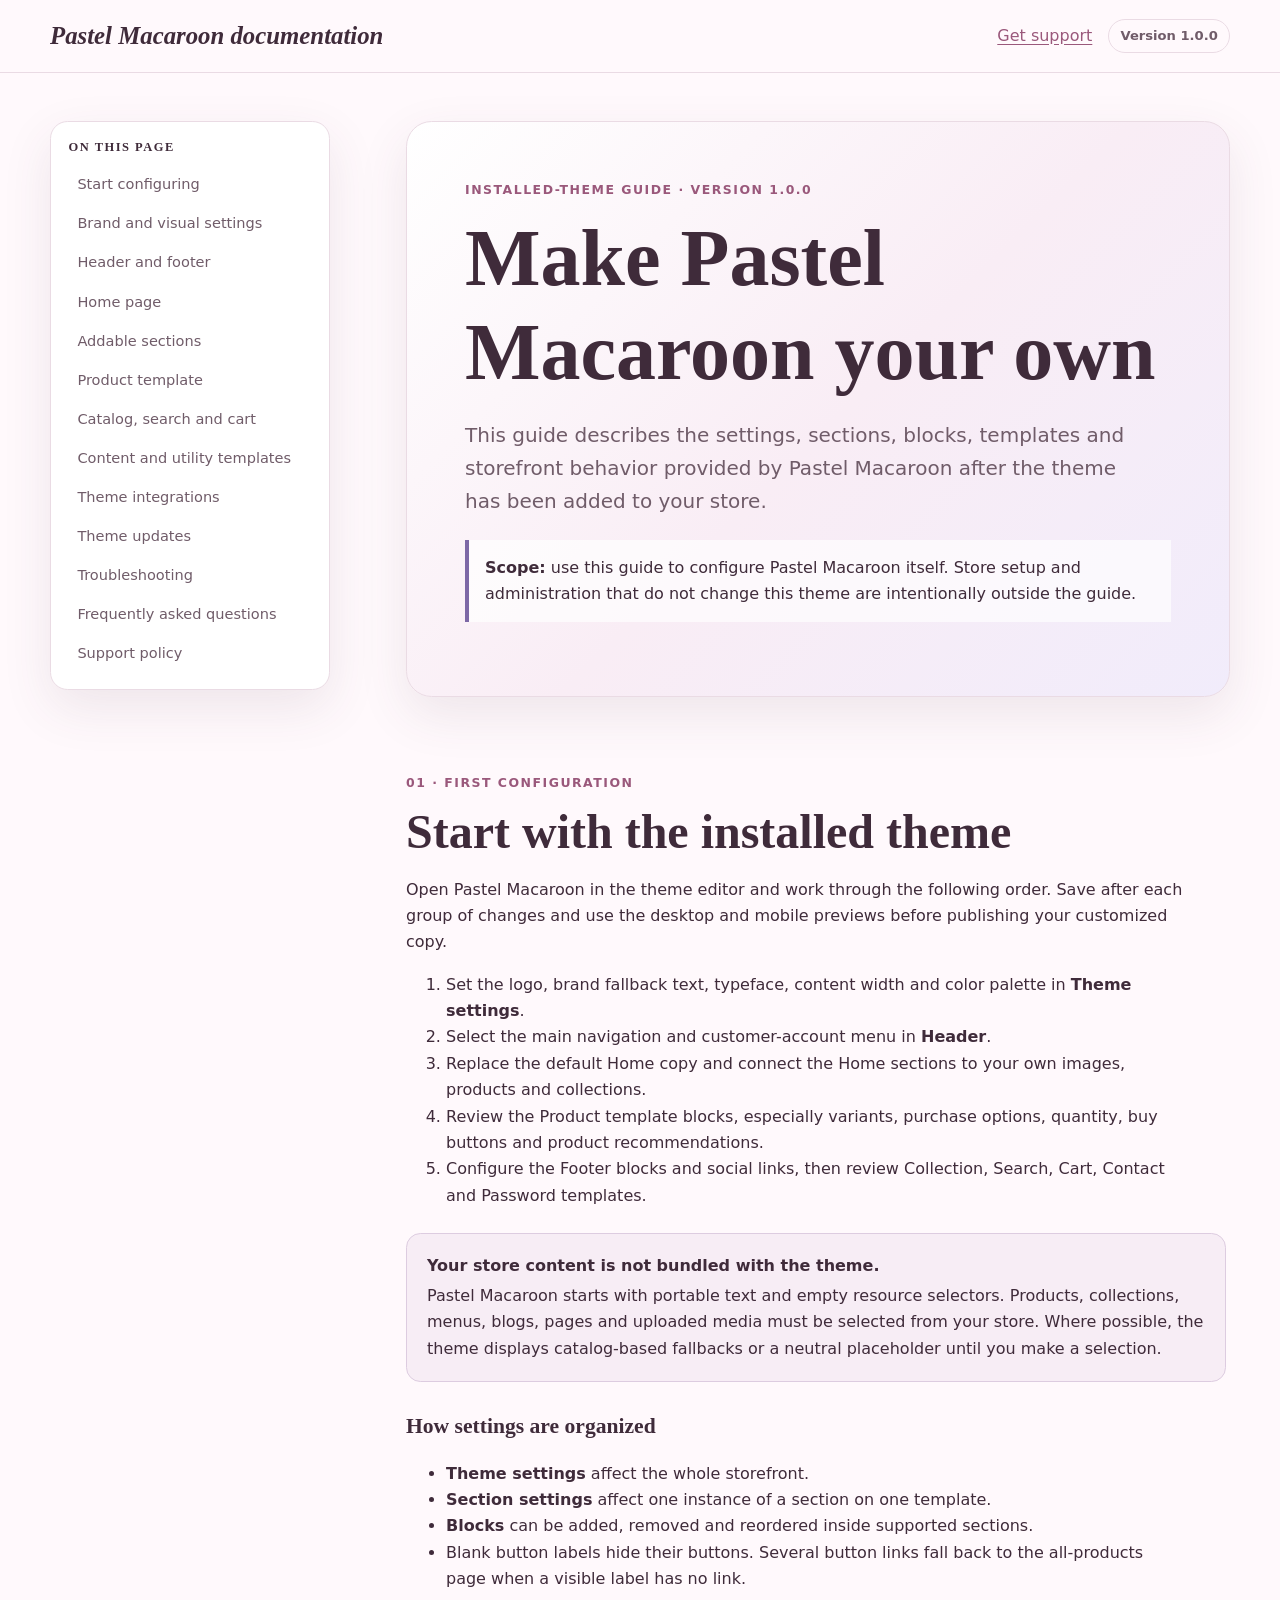
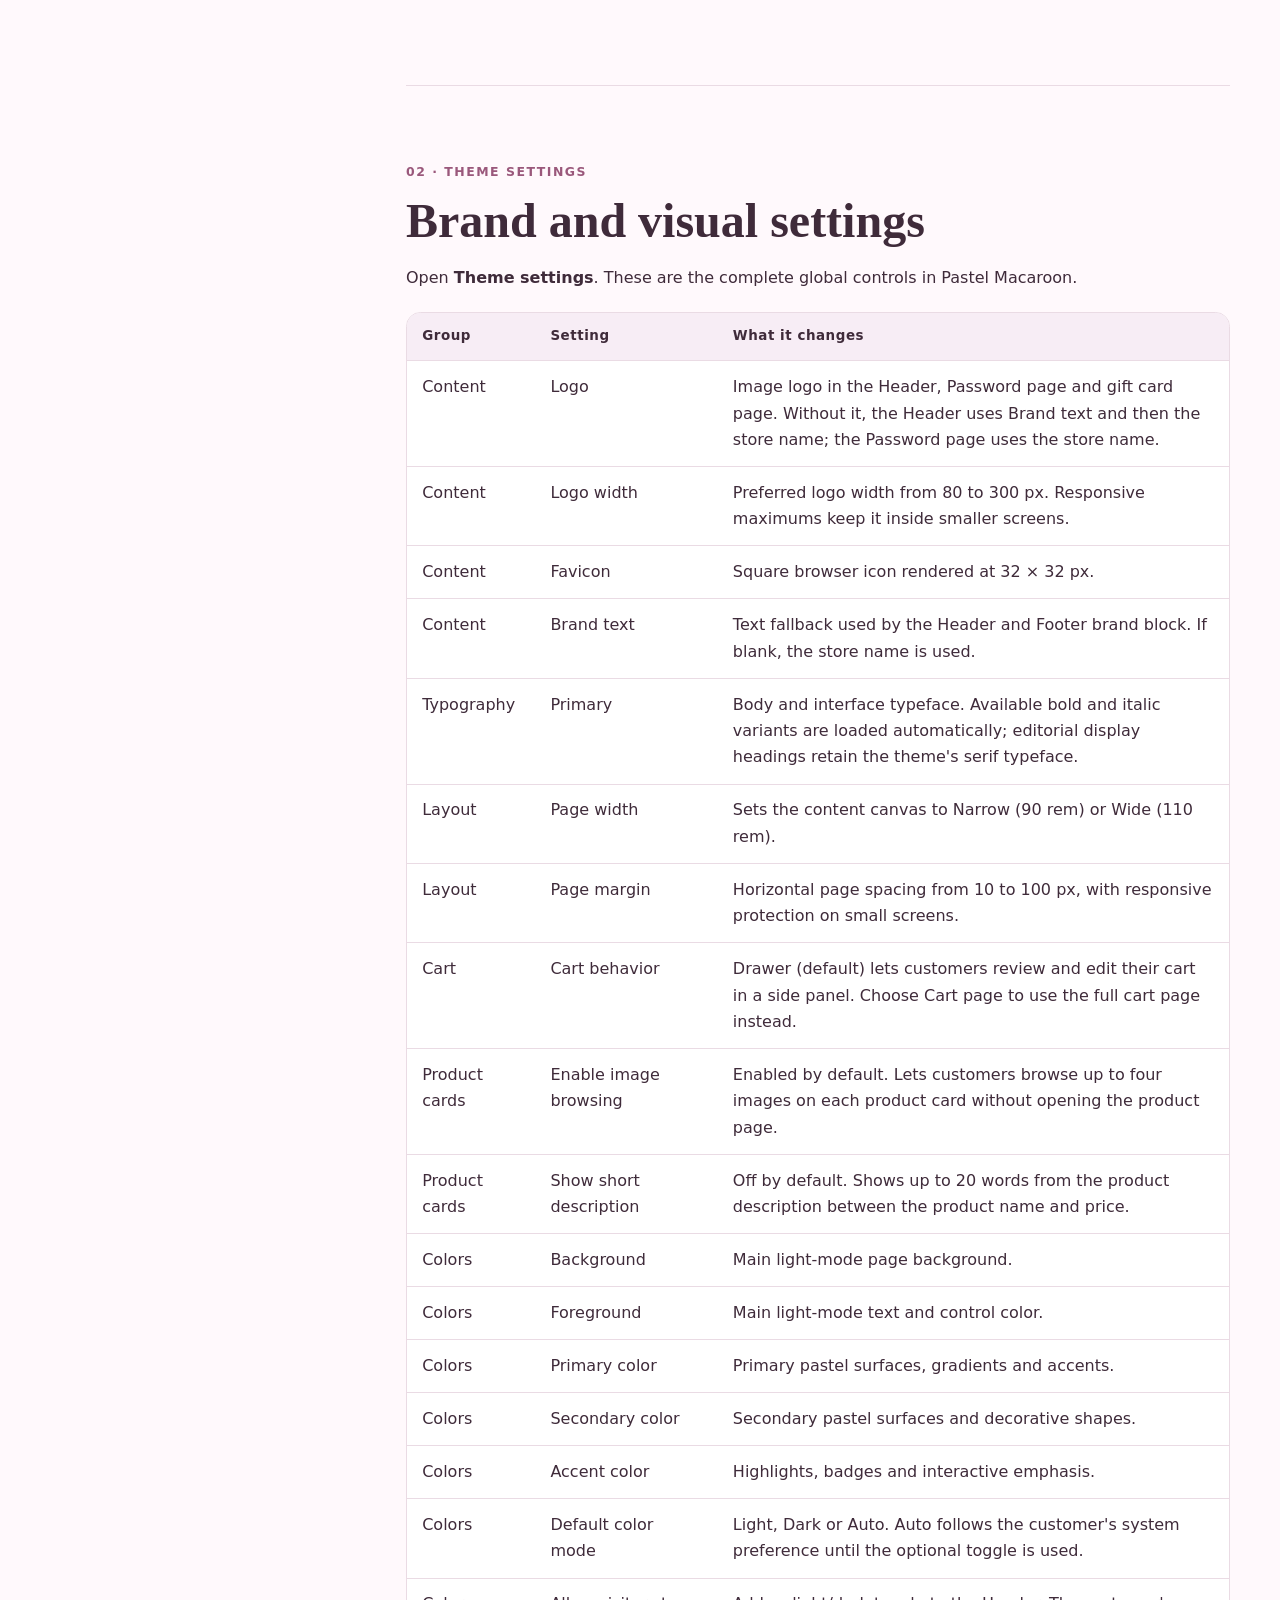
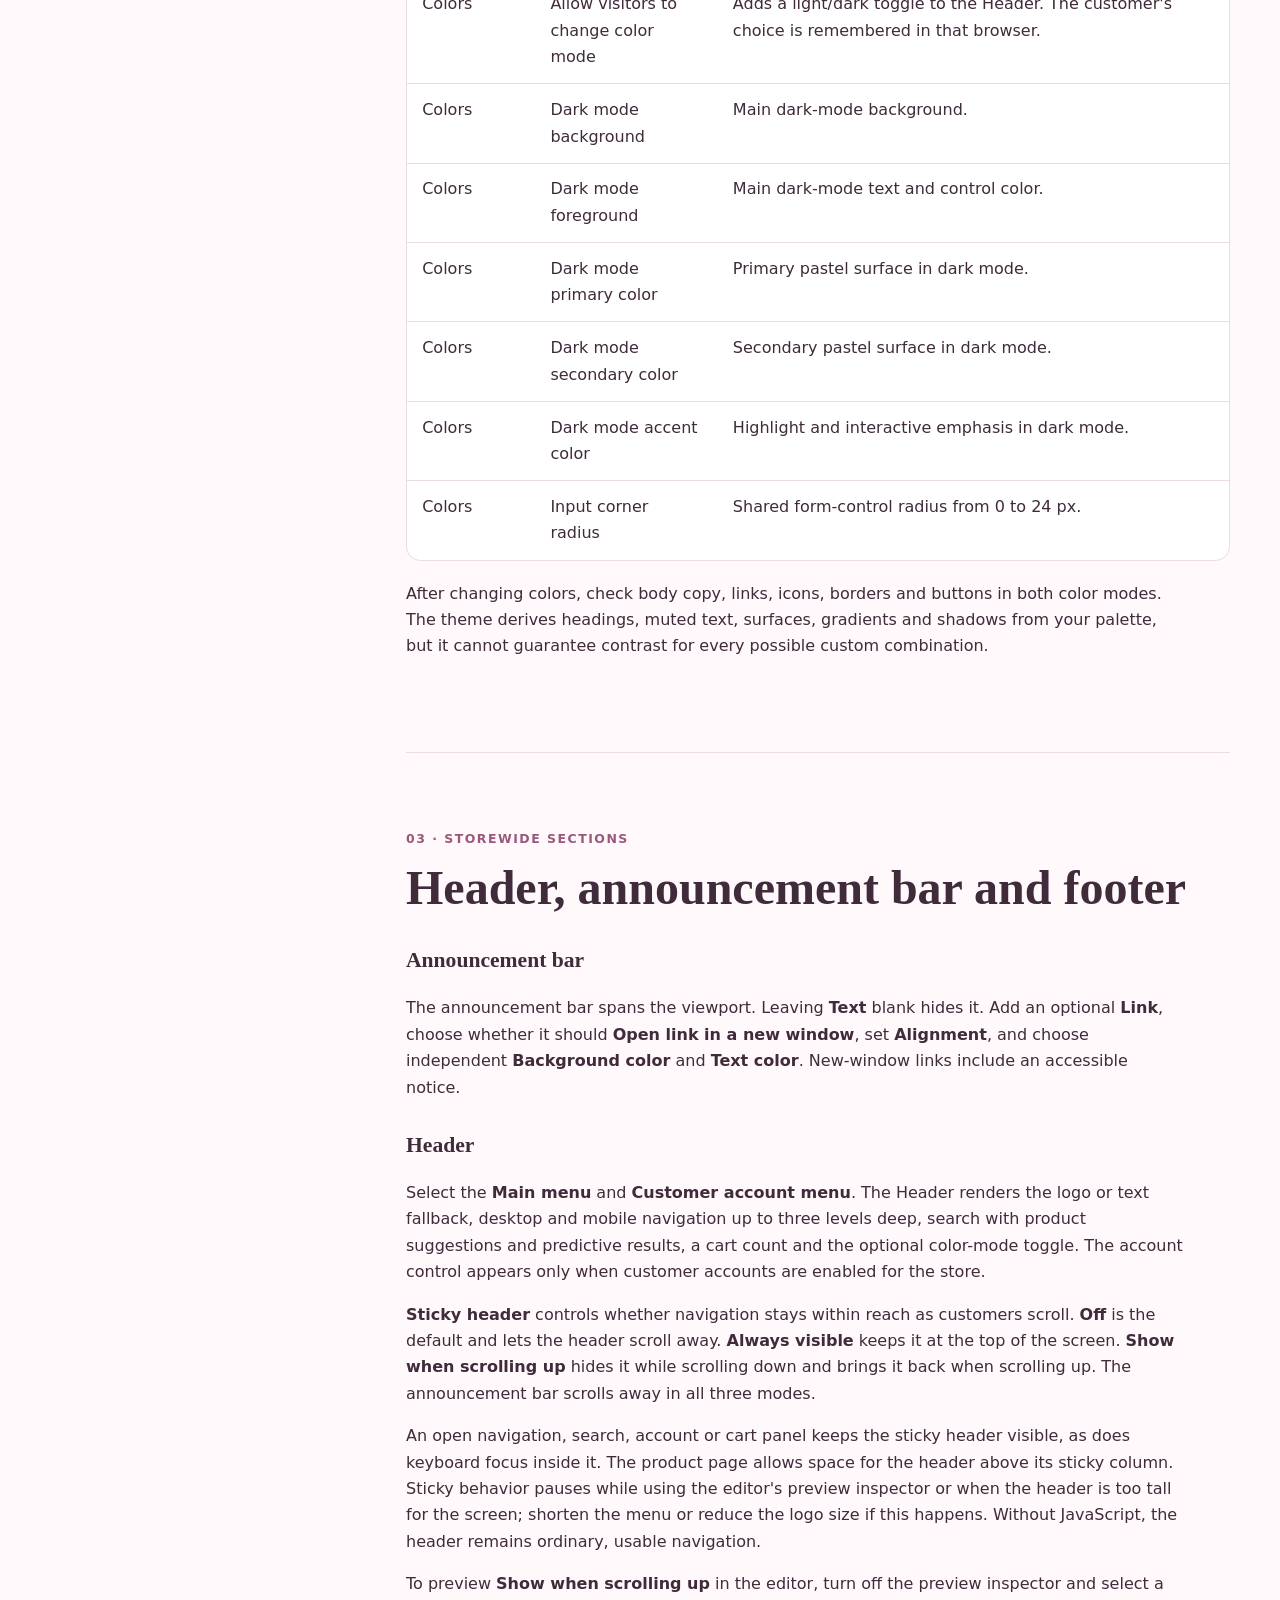
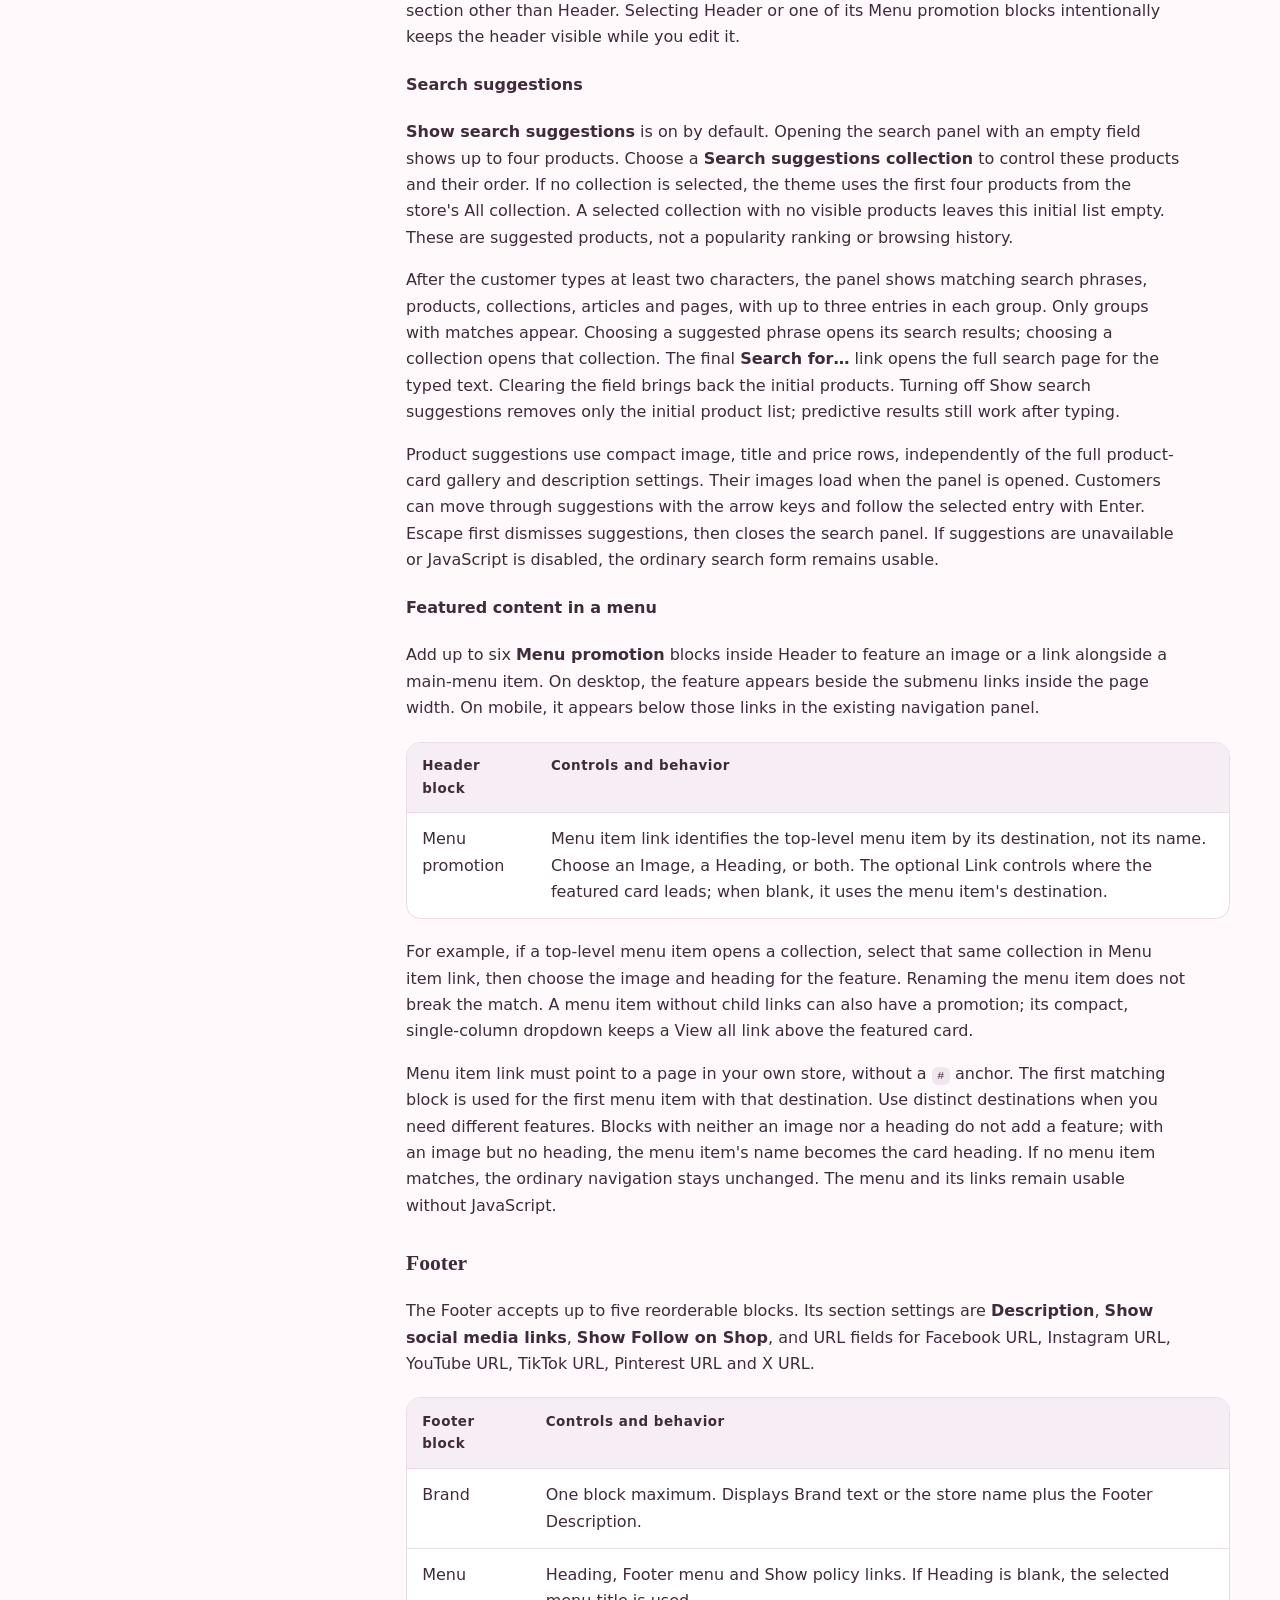
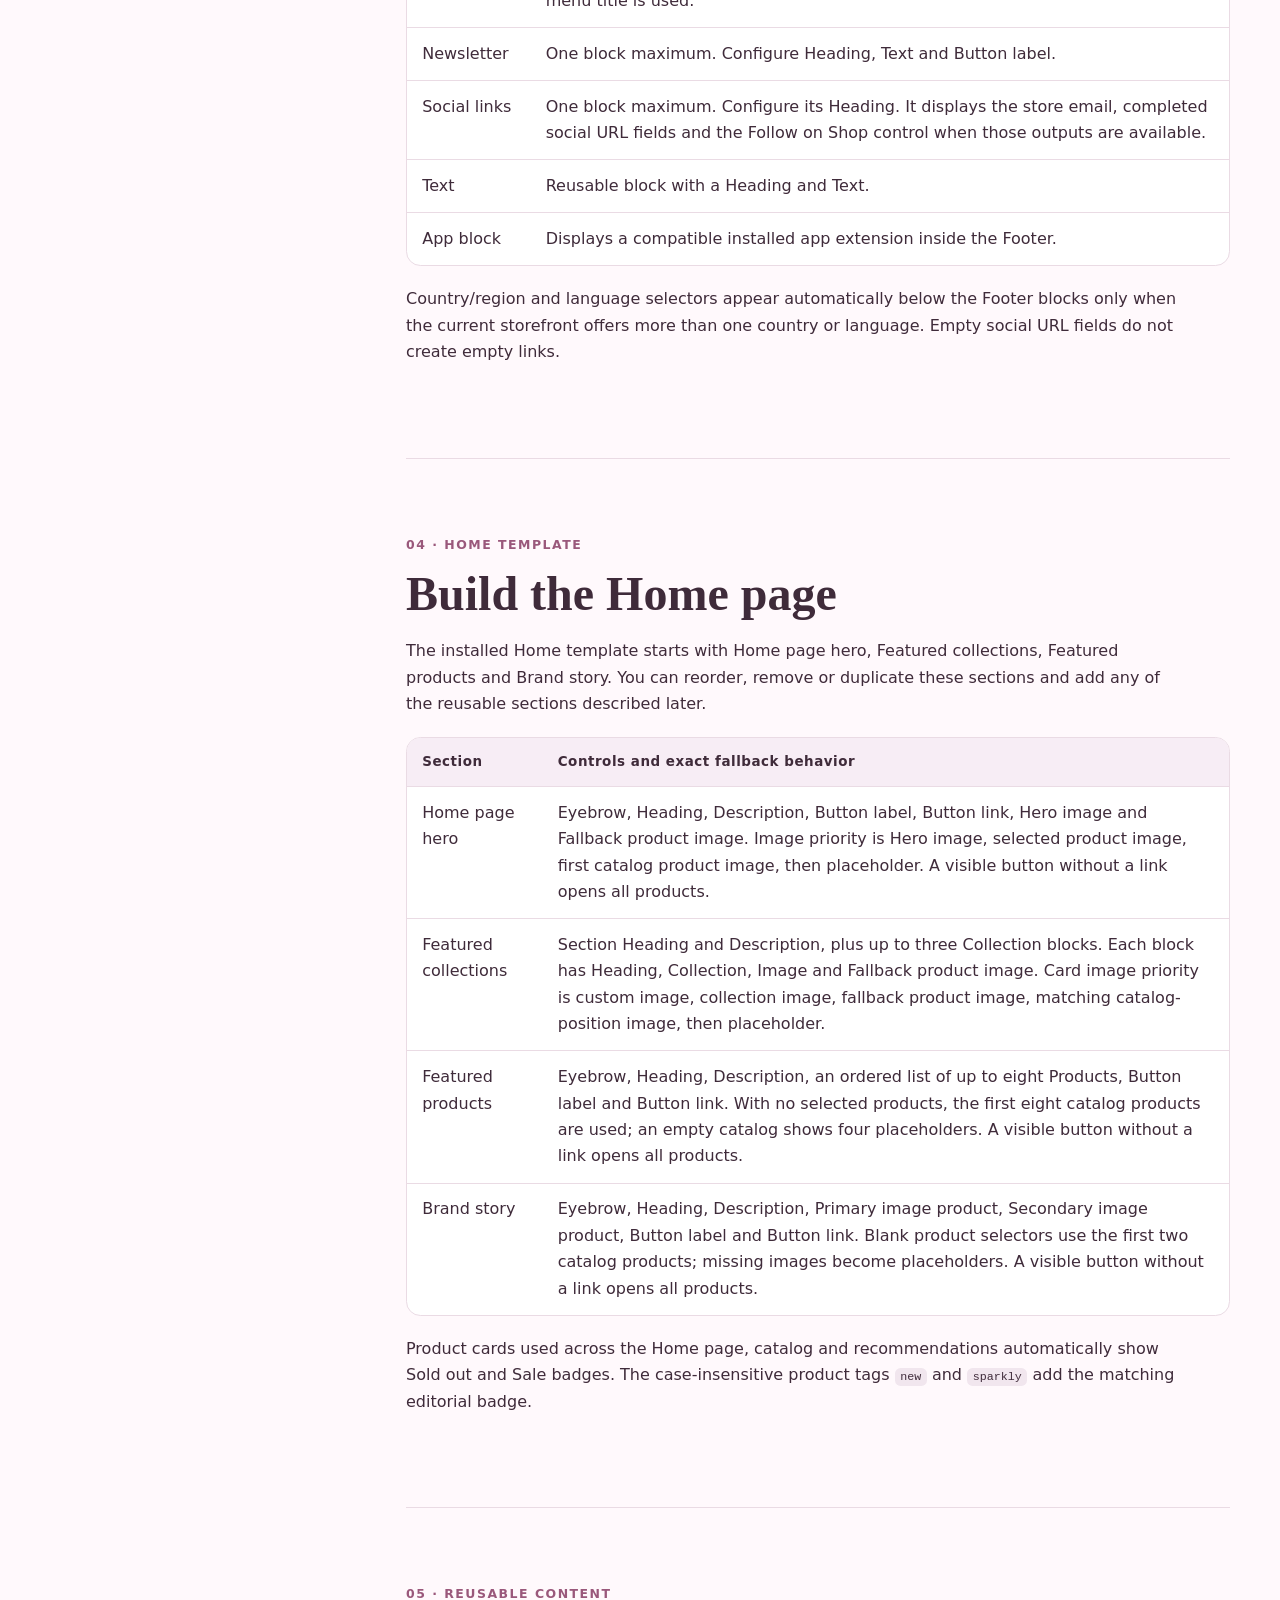
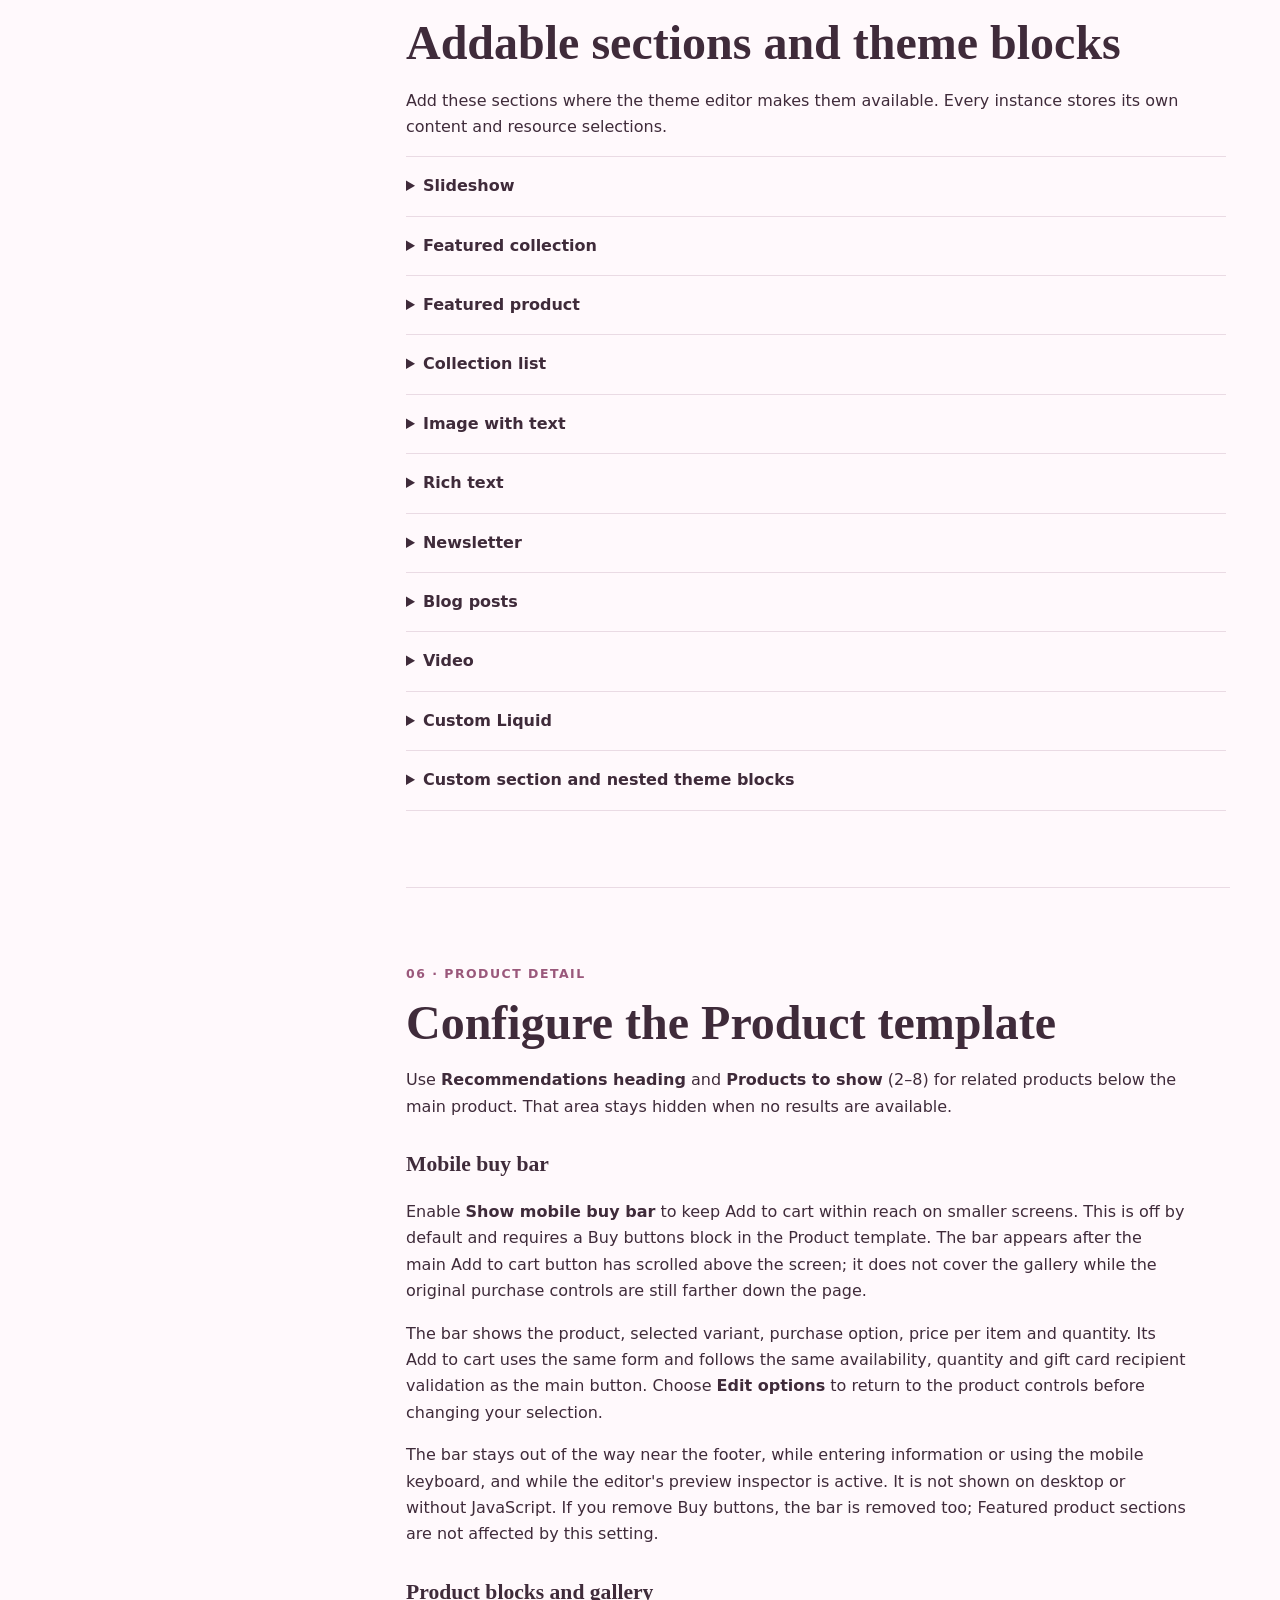
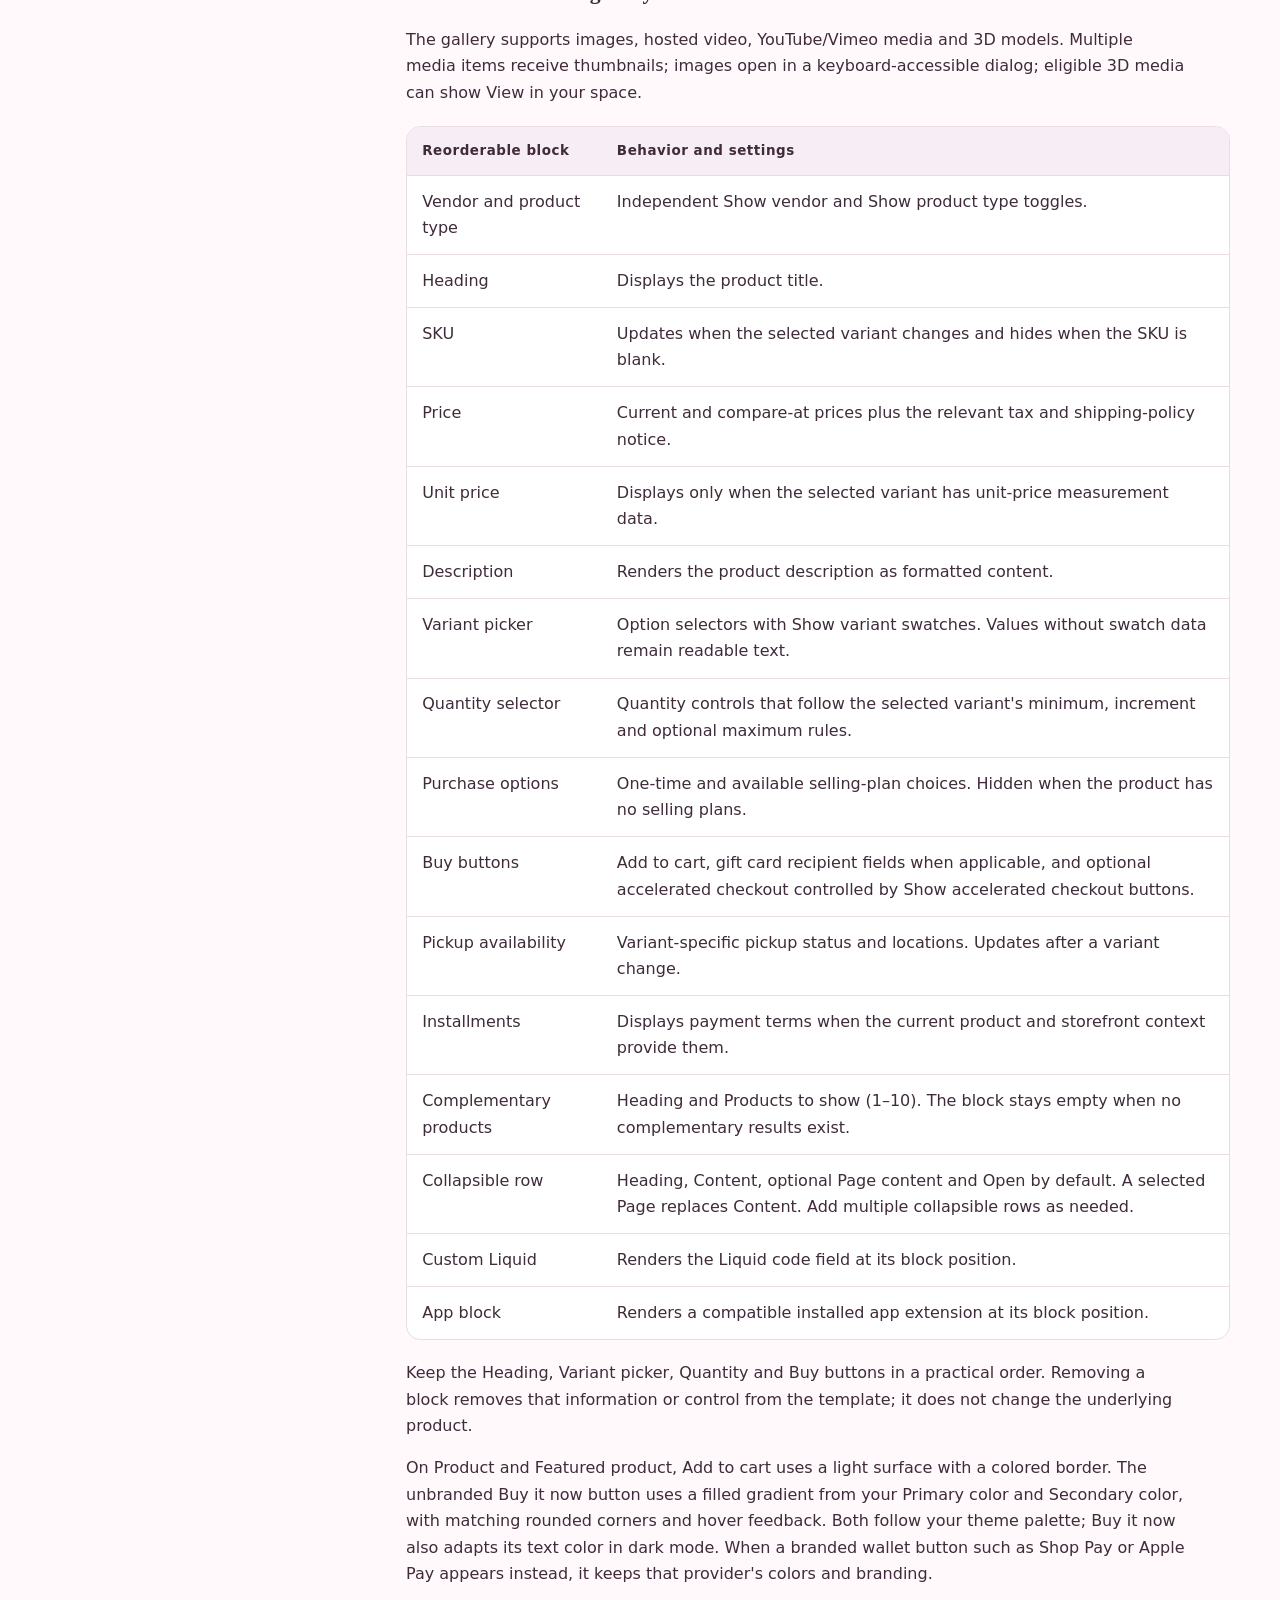
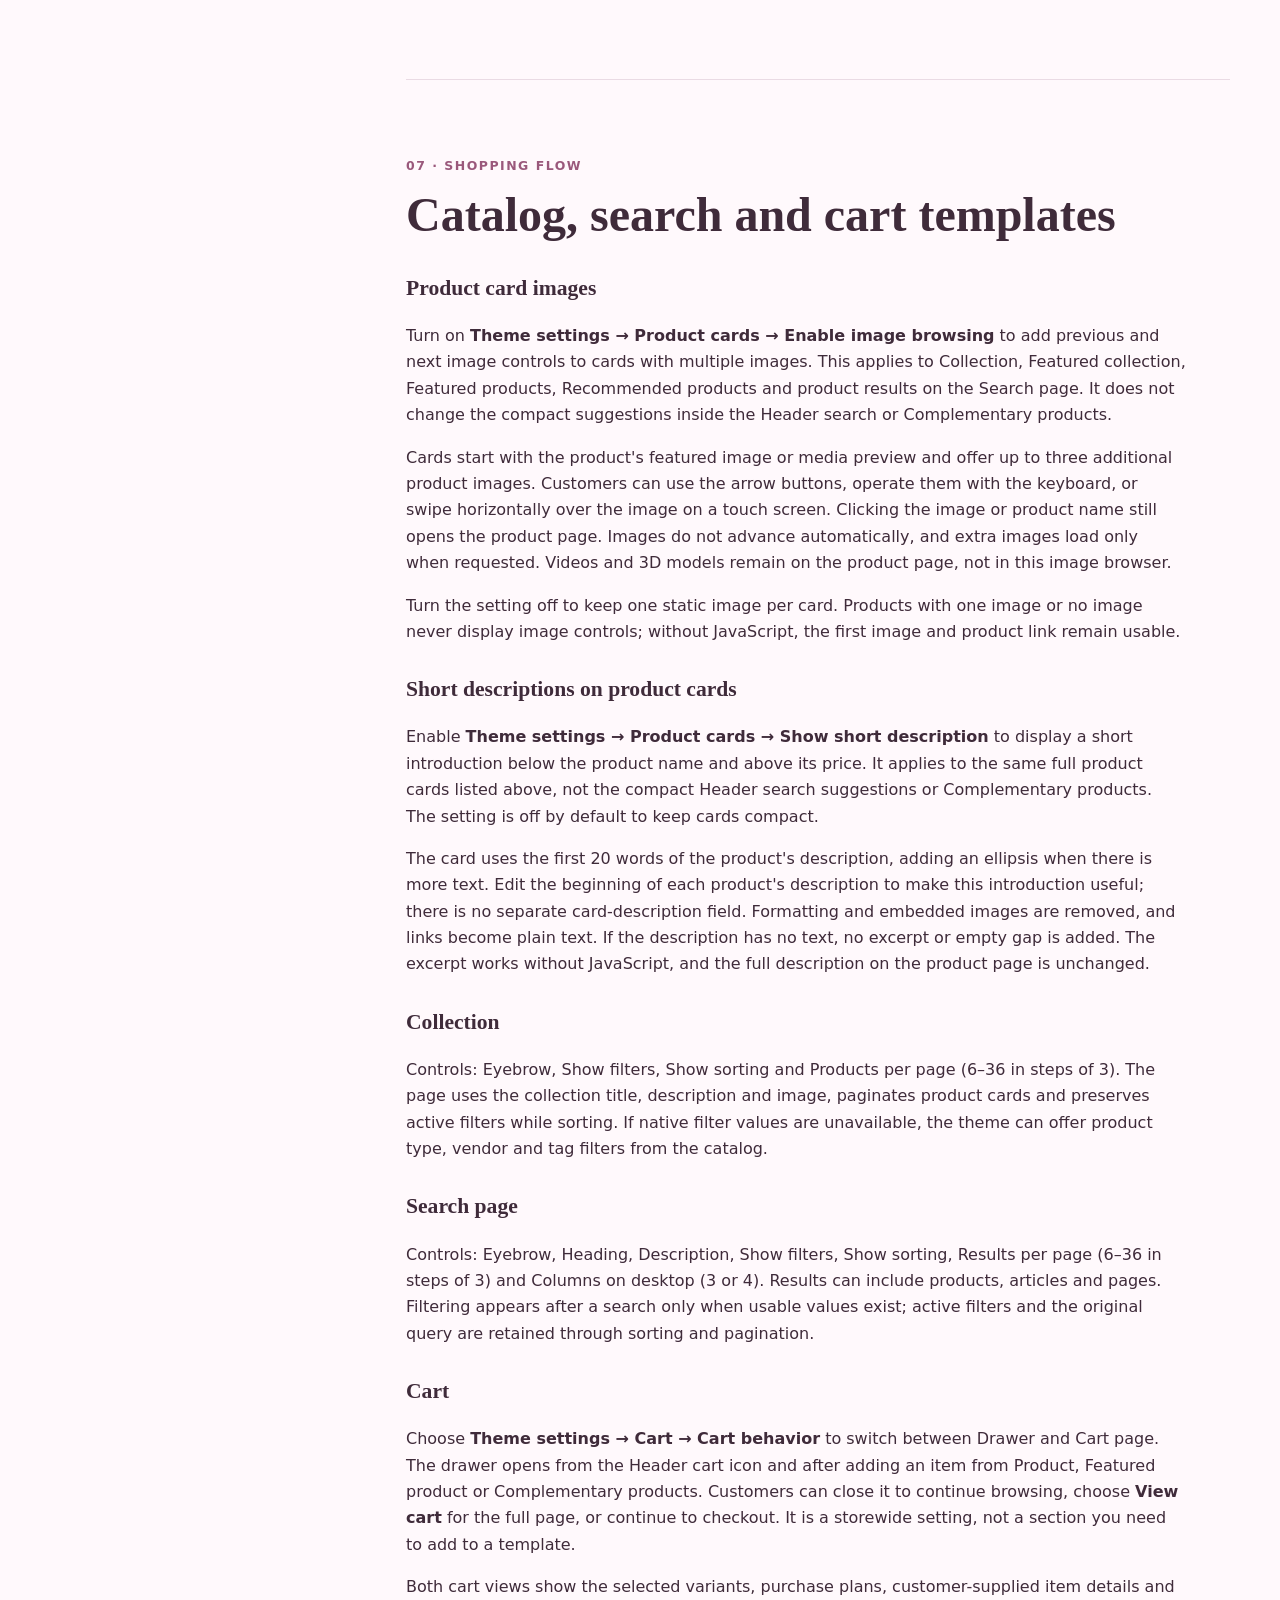
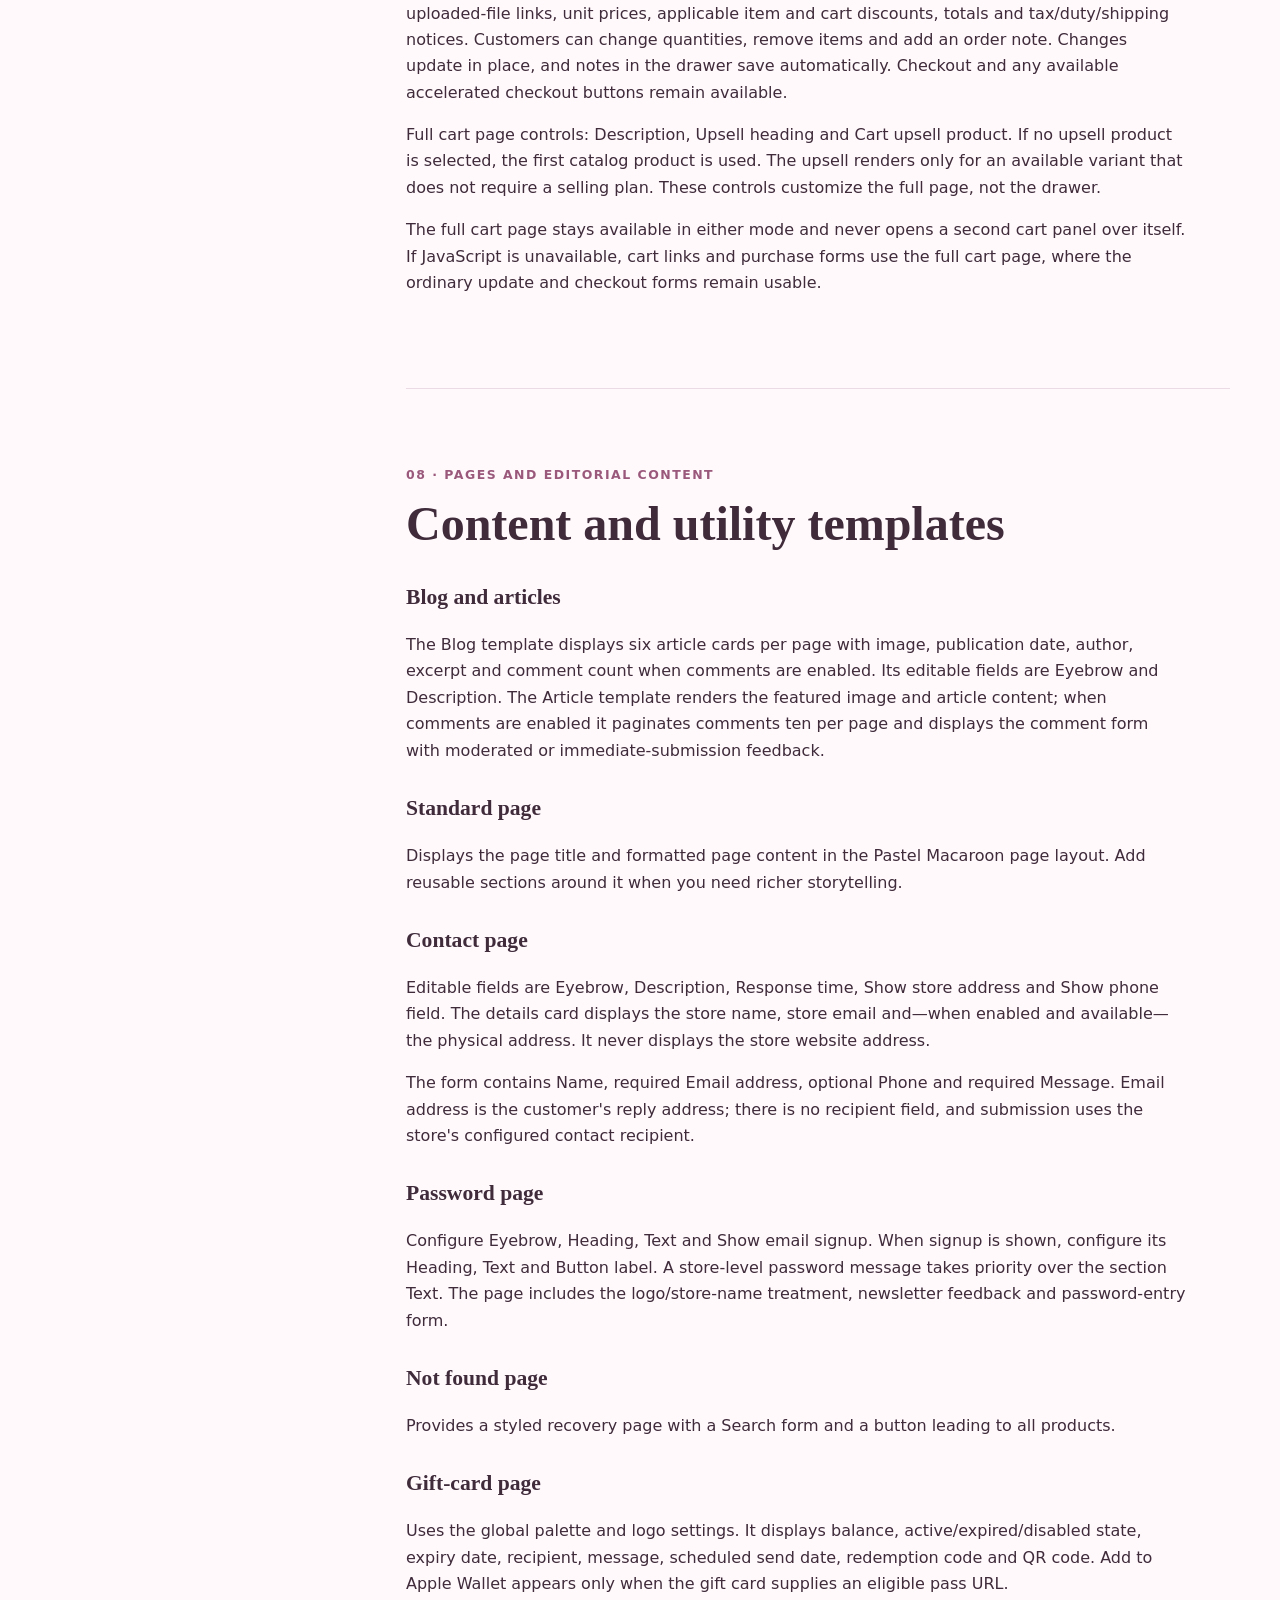
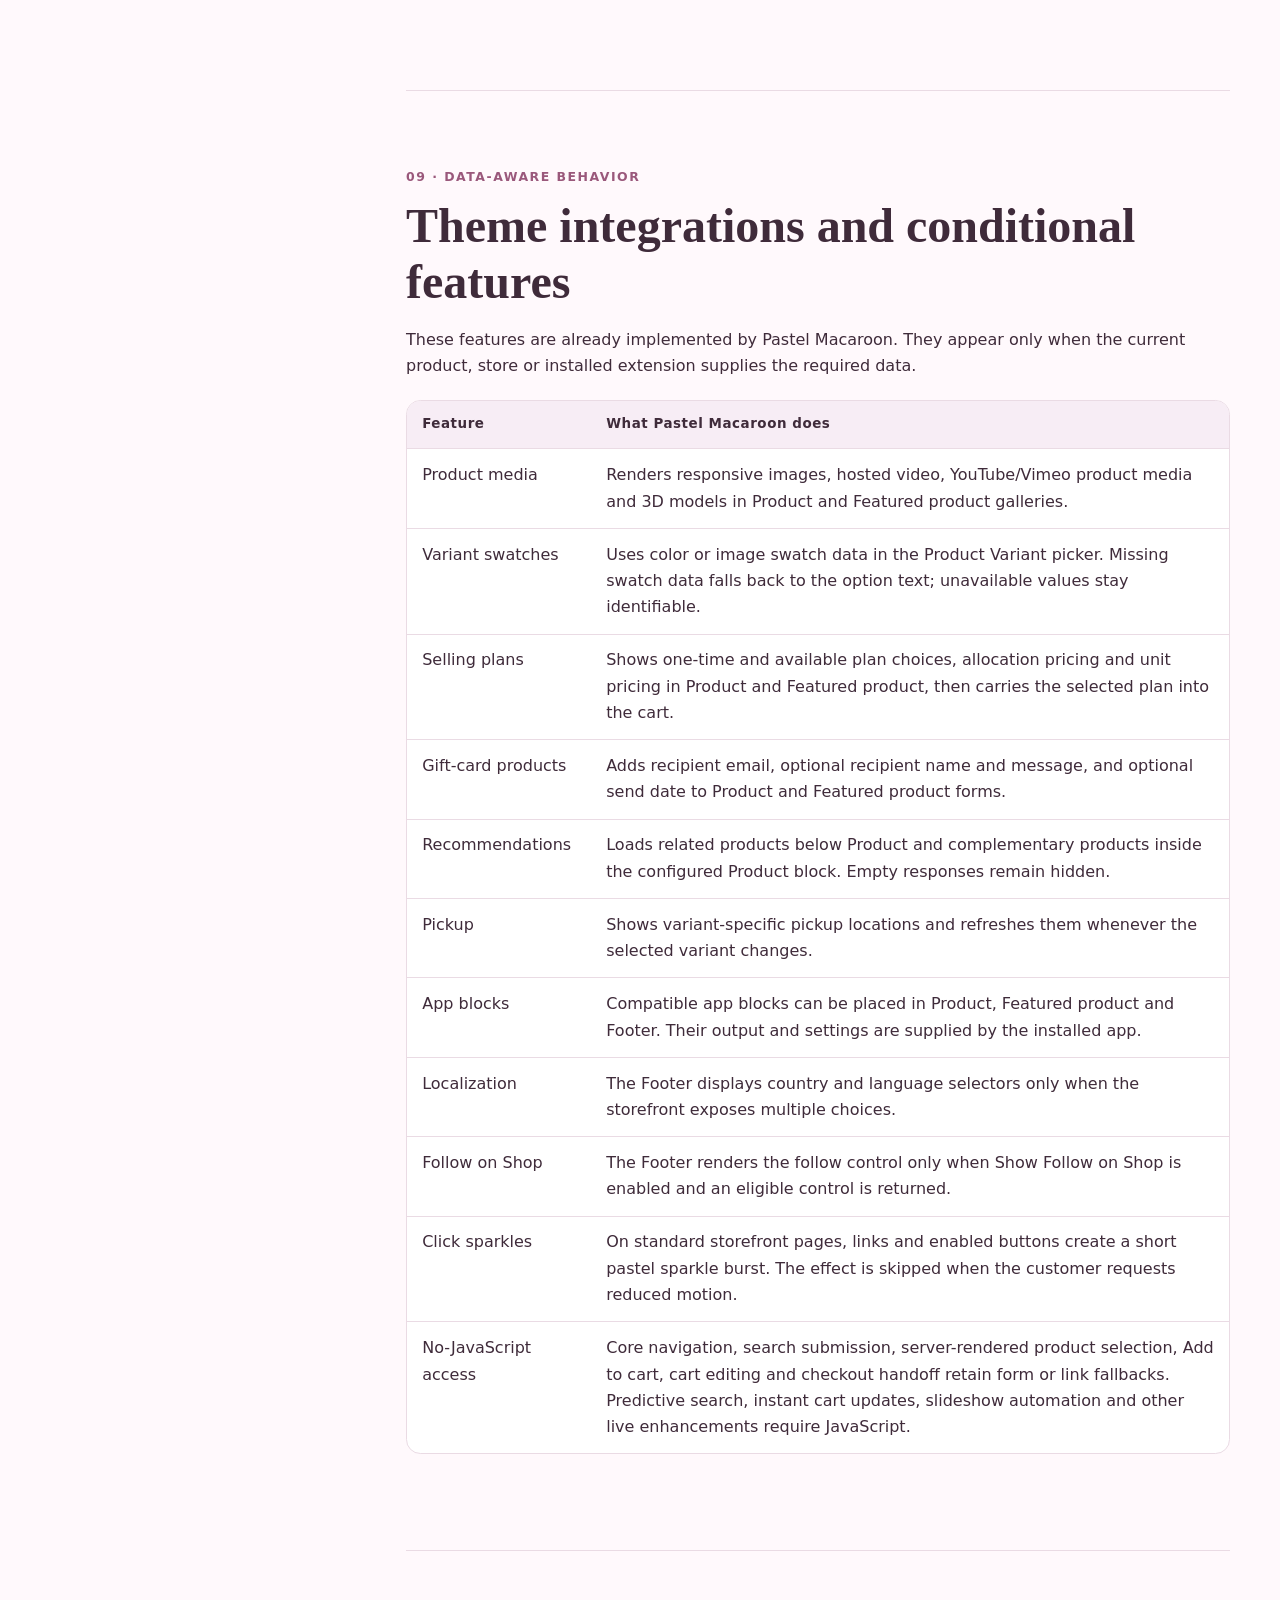
==== commit 7cae865c: "Publish documentation from shopify-themes@2674161186f201cfbd8faaa081897e3ce060f36f" ====
--- a/index.html
+++ b/index.html
@@ -115,10 +115,14 @@
           <h3 data-section-file="announcement-bar.liquid">Announcement bar</h3>
           <p>The announcement bar spans the viewport. Leaving <span data-section-setting="announcement-bar.liquid:text"><strong>Text</strong></span> blank hides it. Add an optional <span data-section-setting="announcement-bar.liquid:link"><strong>Link</strong></span>, choose whether it should <span data-section-setting="announcement-bar.liquid:open_in_new_tab"><strong>Open link in a new window</strong></span>, set <span data-section-setting="announcement-bar.liquid:alignment"><strong>Alignment</strong></span>, and choose independent <span data-section-setting="announcement-bar.liquid:background_color"><strong>Background color</strong></span> and <span data-section-setting="announcement-bar.liquid:text_color"><strong>Text color</strong></span>. New-window links include an accessible notice.</p>
           <h3 data-section-file="header.liquid">Header</h3>
-          <p>Select the <span data-section-setting="header.liquid:menu"><strong>Main menu</strong></span> and <span data-section-setting="header.liquid:customer_account_menu"><strong>Customer account menu</strong></span>. The Header renders the logo or text fallback, desktop and mobile navigation up to three levels deep, search with predictive product/article/page results, a cart count and the optional color-mode toggle. The account control appears only when customer accounts are enabled for the store.</p>
+          <p>Select the <span data-section-setting="header.liquid:menu"><strong>Main menu</strong></span> and <span data-section-setting="header.liquid:customer_account_menu"><strong>Customer account menu</strong></span>. The Header renders the logo or text fallback, desktop and mobile navigation up to three levels deep, search with product suggestions and predictive results, a cart count and the optional color-mode toggle. The account control appears only when customer accounts are enabled for the store.</p>
           <p><span data-section-setting="header.liquid:sticky_header"><strong>Sticky header</strong></span> controls whether navigation stays within reach as customers scroll. <strong>Off</strong> is the default and lets the header scroll away. <strong>Always visible</strong> keeps it at the top of the screen. <strong>Show when scrolling up</strong> hides it while scrolling down and brings it back when scrolling up. The announcement bar scrolls away in all three modes.</p>
           <p>An open navigation, search, account or cart panel keeps the sticky header visible, as does keyboard focus inside it. The product page allows space for the header above its sticky column. Sticky behavior pauses while using the editor's preview inspector or when the header is too tall for the screen; shorten the menu or reduce the logo size if this happens. Without JavaScript, the header remains ordinary, usable navigation.</p>
           <p>To preview <strong>Show when scrolling up</strong> in the editor, turn off the preview inspector and select a section other than Header. Selecting Header or one of its Menu promotion blocks intentionally keeps the header visible while you edit it.</p>
+          <h4>Search suggestions</h4>
+          <p><span data-section-setting="header.liquid:show_search_suggestions"><strong>Show search suggestions</strong></span> is on by default. Opening the search panel with an empty field shows up to four products. Choose a <span data-section-setting="header.liquid:search_suggestions_collection"><strong>Search suggestions collection</strong></span> to control these products and their order. If no collection is selected, the theme uses the first four products from the store's All collection. A selected collection with no visible products leaves this initial list empty. These are suggested products, not a popularity ranking or browsing history.</p>
+          <p>After the customer types at least two characters, the panel shows matching search phrases, products, collections, articles and pages, with up to three entries in each group. Only groups with matches appear. Choosing a suggested phrase opens its search results; choosing a collection opens that collection. The final <strong>Search for…</strong> link opens the full search page for the typed text. Clearing the field brings back the initial products. Turning off Show search suggestions removes only the initial product list; predictive results still work after typing.</p>
+          <p>Product suggestions use compact image, title and price rows, independently of the full product-card gallery and description settings. Their images load when the panel is opened. Customers can move through suggestions with the arrow keys and follow the selected entry with Enter. Escape first dismisses suggestions, then closes the search panel. If suggestions are unavailable or JavaScript is disabled, the ordinary search form remains usable.</p>
           <h4>Featured content in a menu</h4>
           <p>Add up to six <strong>Menu promotion</strong> blocks inside Header to feature an image or a link alongside a main-menu item. On desktop, the feature appears beside the submenu links inside the page width. On mobile, it appears below those links in the existing navigation panel.</p>
           <div class="table-wrap"><table><thead><tr><th>Header block</th><th>Controls and behavior</th></tr></thead><tbody>
@@ -307,6 +311,7 @@
           <details><summary>The logo is replaced by text</summary><div>Choose a Logo in Theme settings. When no image is selected, the Header uses Brand text and then the store name. The Password page uses the store name, while the gift card page uses its built-in gift card image when no logo exists.</div></details>
           <details><summary>A home page section shows unexpected products or placeholders</summary><div>Review the exact fallback order in the Home page section above. Home page hero, Featured collections, Featured products and Brand story intentionally use catalog products when their selectors are blank. Select explicit resources when the order matters.</div></details>
           <details><summary>The account icon is missing</summary><div>The Header renders its account control only when customer accounts are enabled. The Customer account menu setting controls the menu passed to that account control.</div></details>
+          <details><summary>Search suggestions are empty or show unexpected products</summary><div>For the initial product list, check Show search suggestions and Search suggestions collection in Header. Select a collection containing the products you want to feature and arrange their order there; leaving the selector blank uses the All collection. A selected empty collection shows no initial products. After typing at least two characters, suggestions come from the search service rather than this selected collection, and a group appears only when matching entries are returned. The full search page remains available even when predictive suggestions cannot load.</div></details>
           <details><summary>Filters or sorting are missing</summary><div>Confirm Show filters or Show sorting is enabled on the active Collection or Search page template. Filters render only when usable filter, product type, vendor or tag values exist; the Search page filter panel appears only after a search has been performed.</div></details>
           <details><summary>Swatches appear as text</summary><div>Enable Show variant swatches in the Product Variant picker and confirm the option values contain color or image swatch data. Text is the intentional accessible fallback.</div></details>
           <details><summary>Product cards do not show image arrows</summary><div>Enable image browsing in Theme settings → Product cards and check that the product has another distinct product image. The card shows up to four images, starting with its featured image or media preview. Cards with only one image, missing images or JavaScript disabled intentionally keep the static presentation.</div></details>
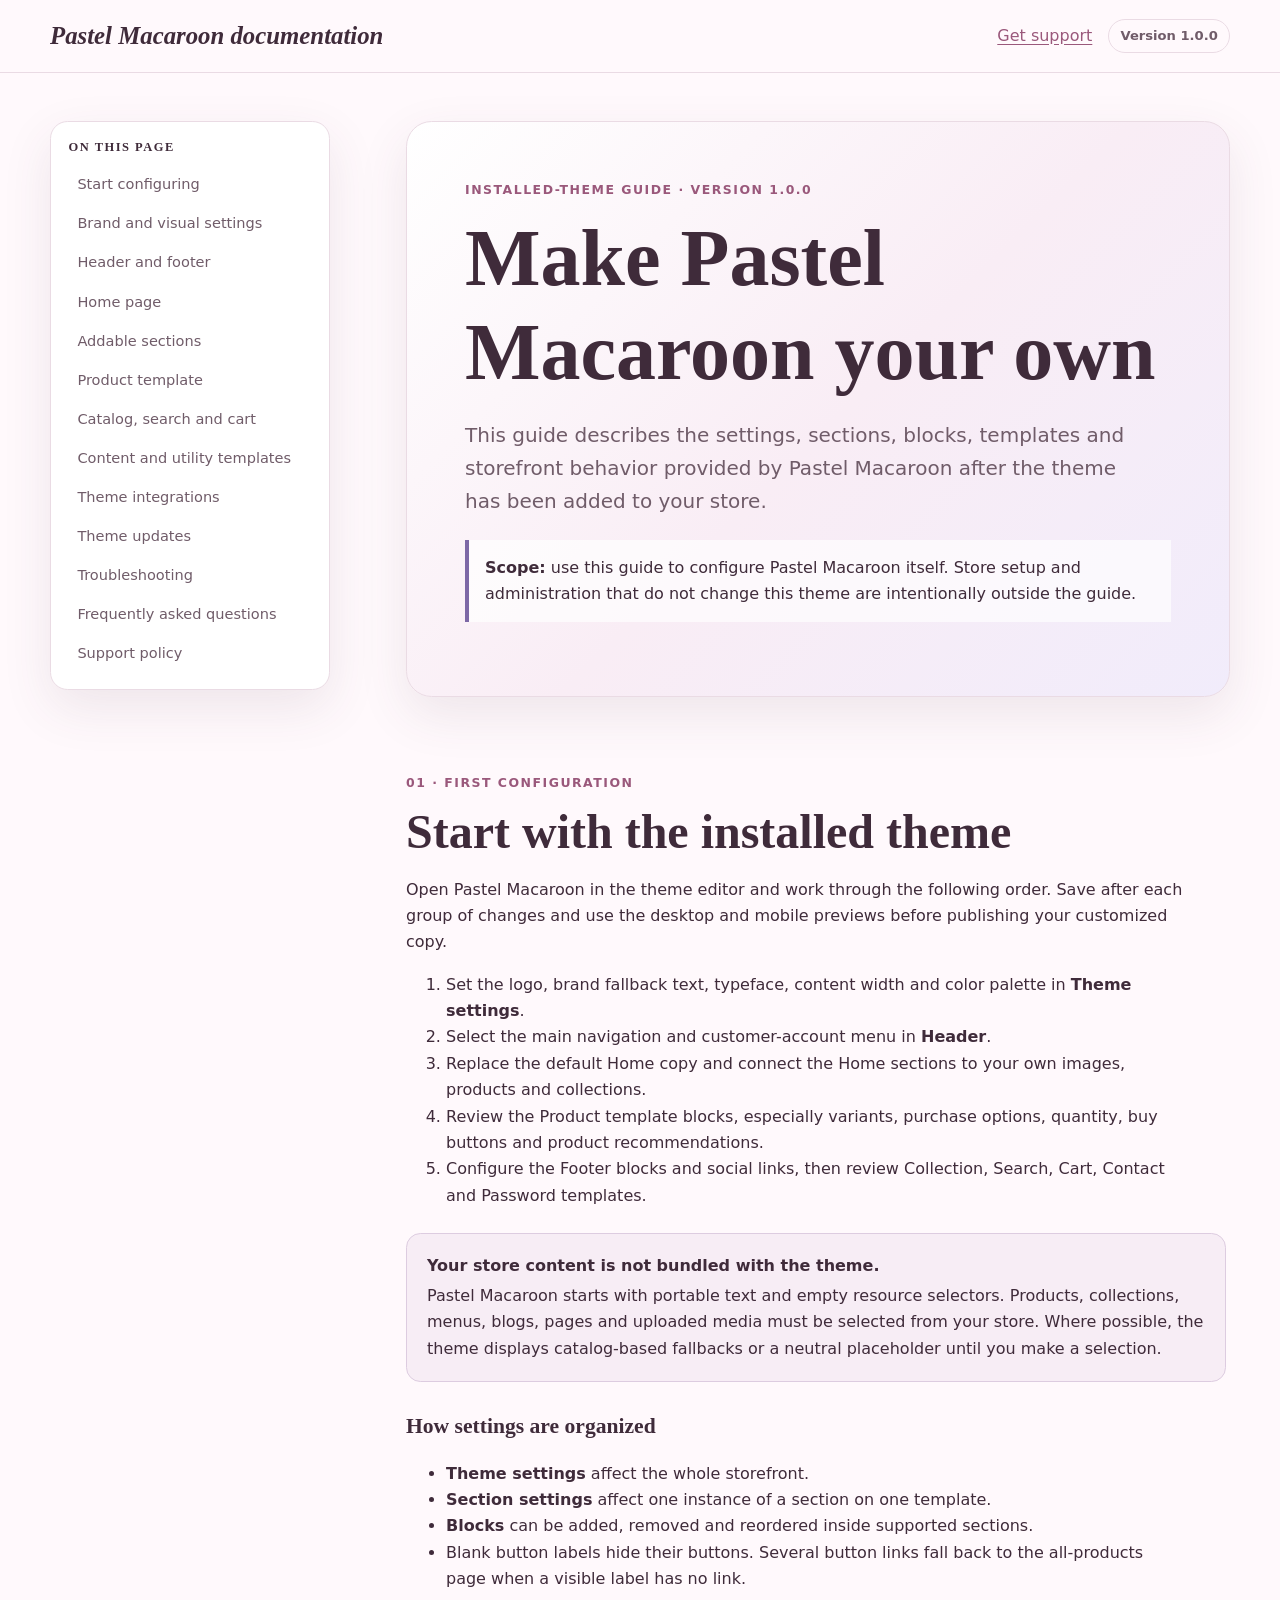
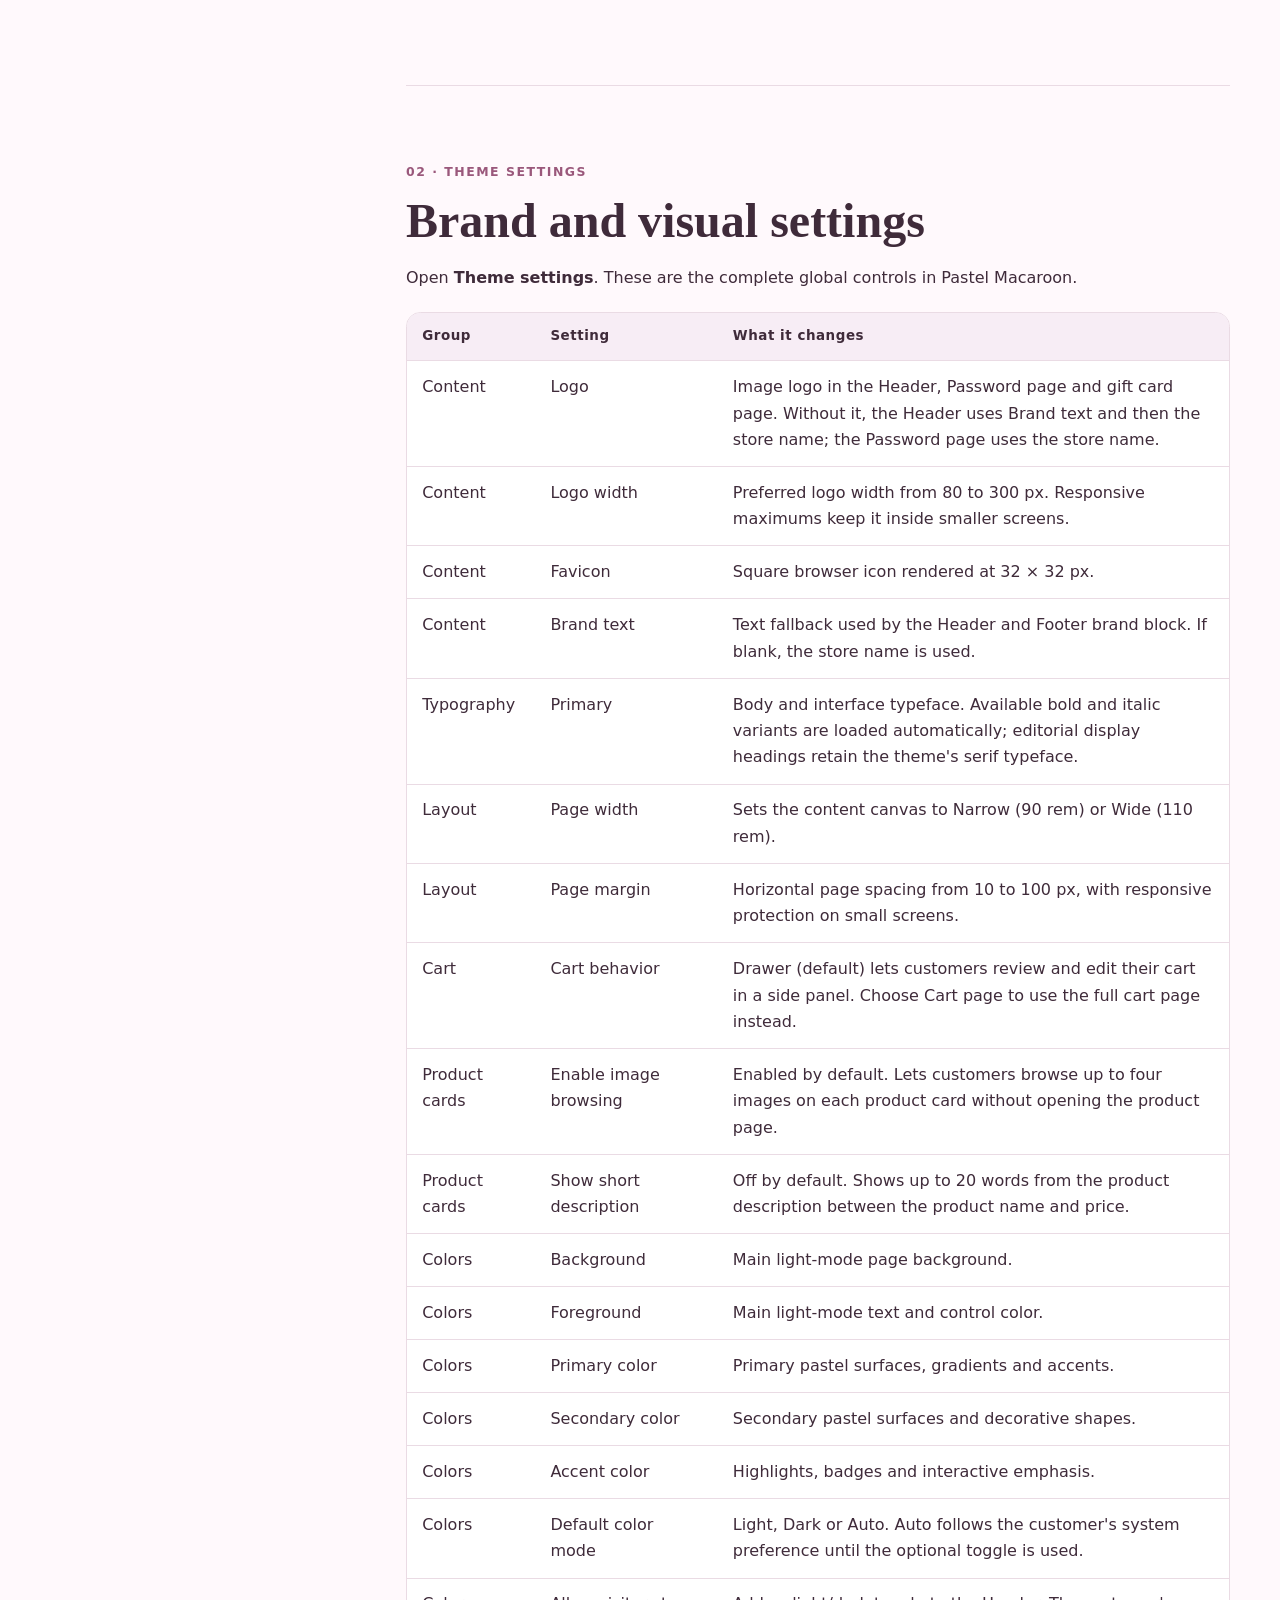
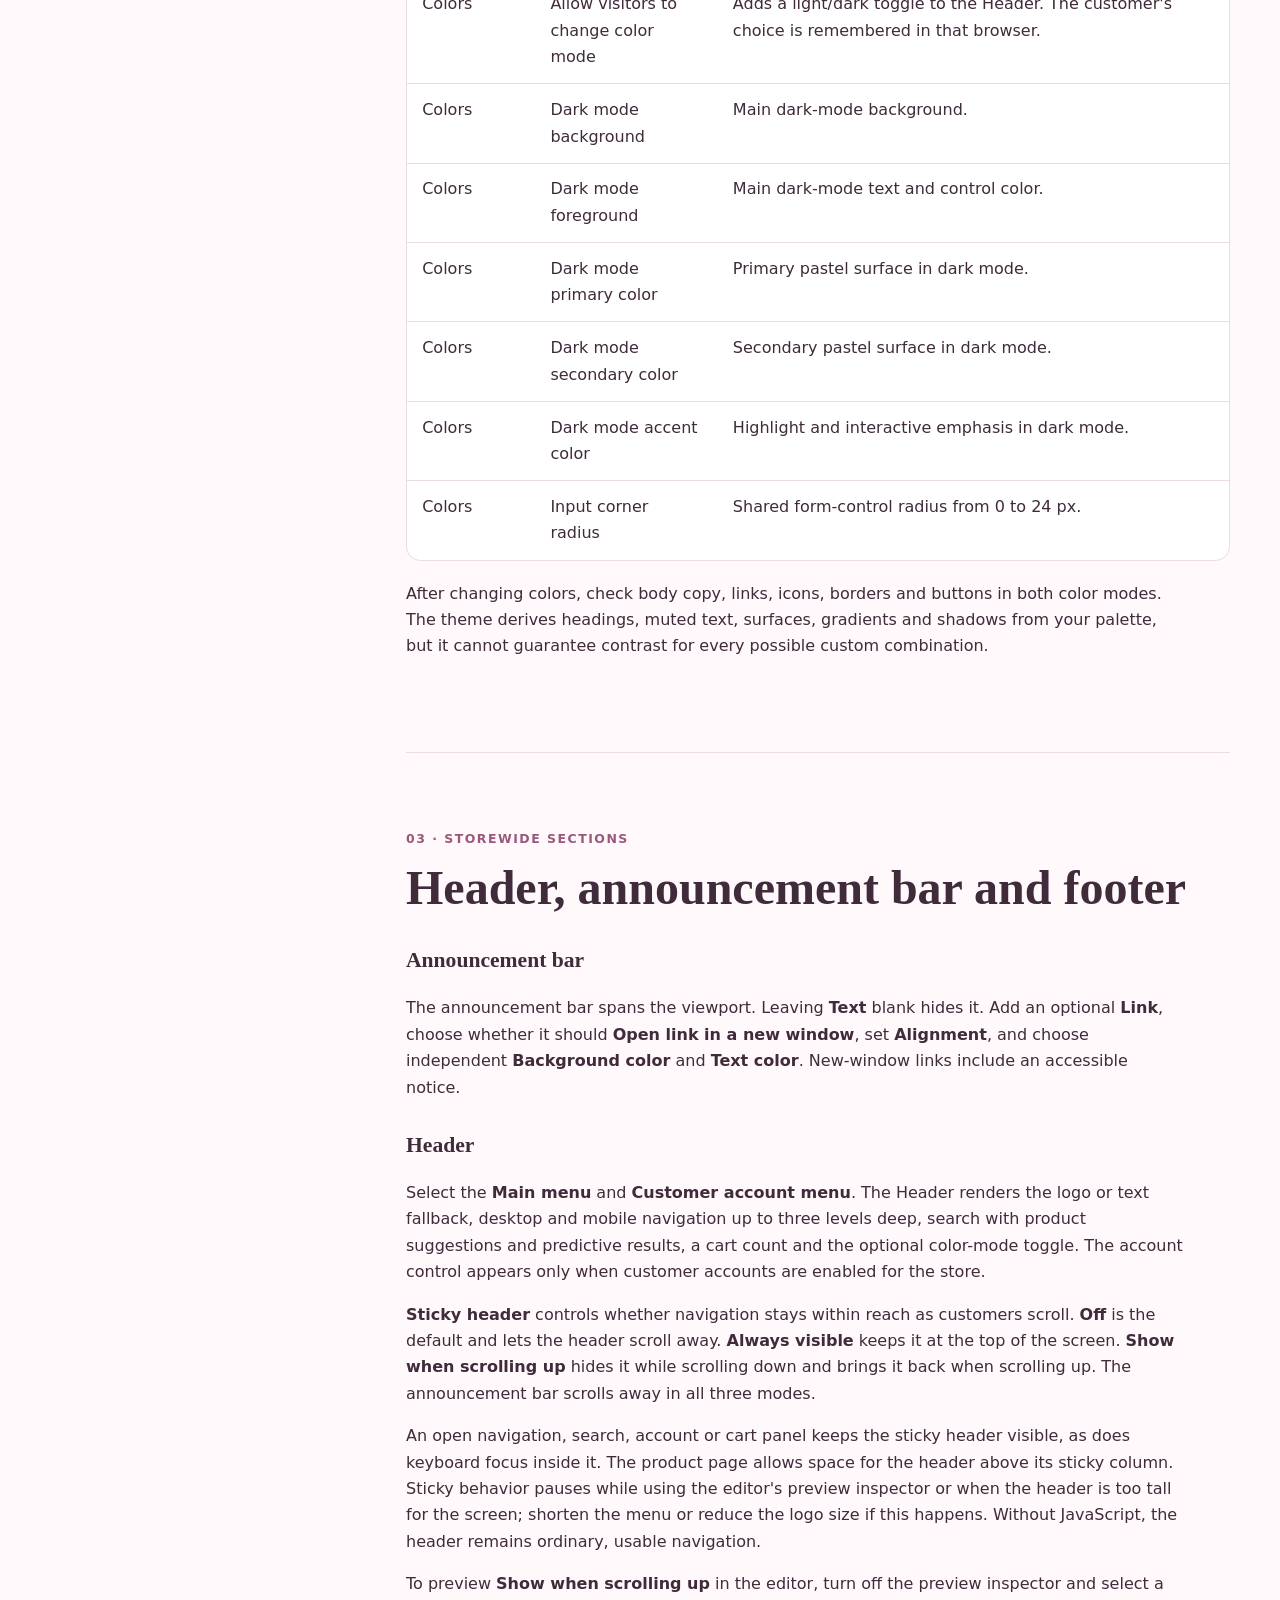
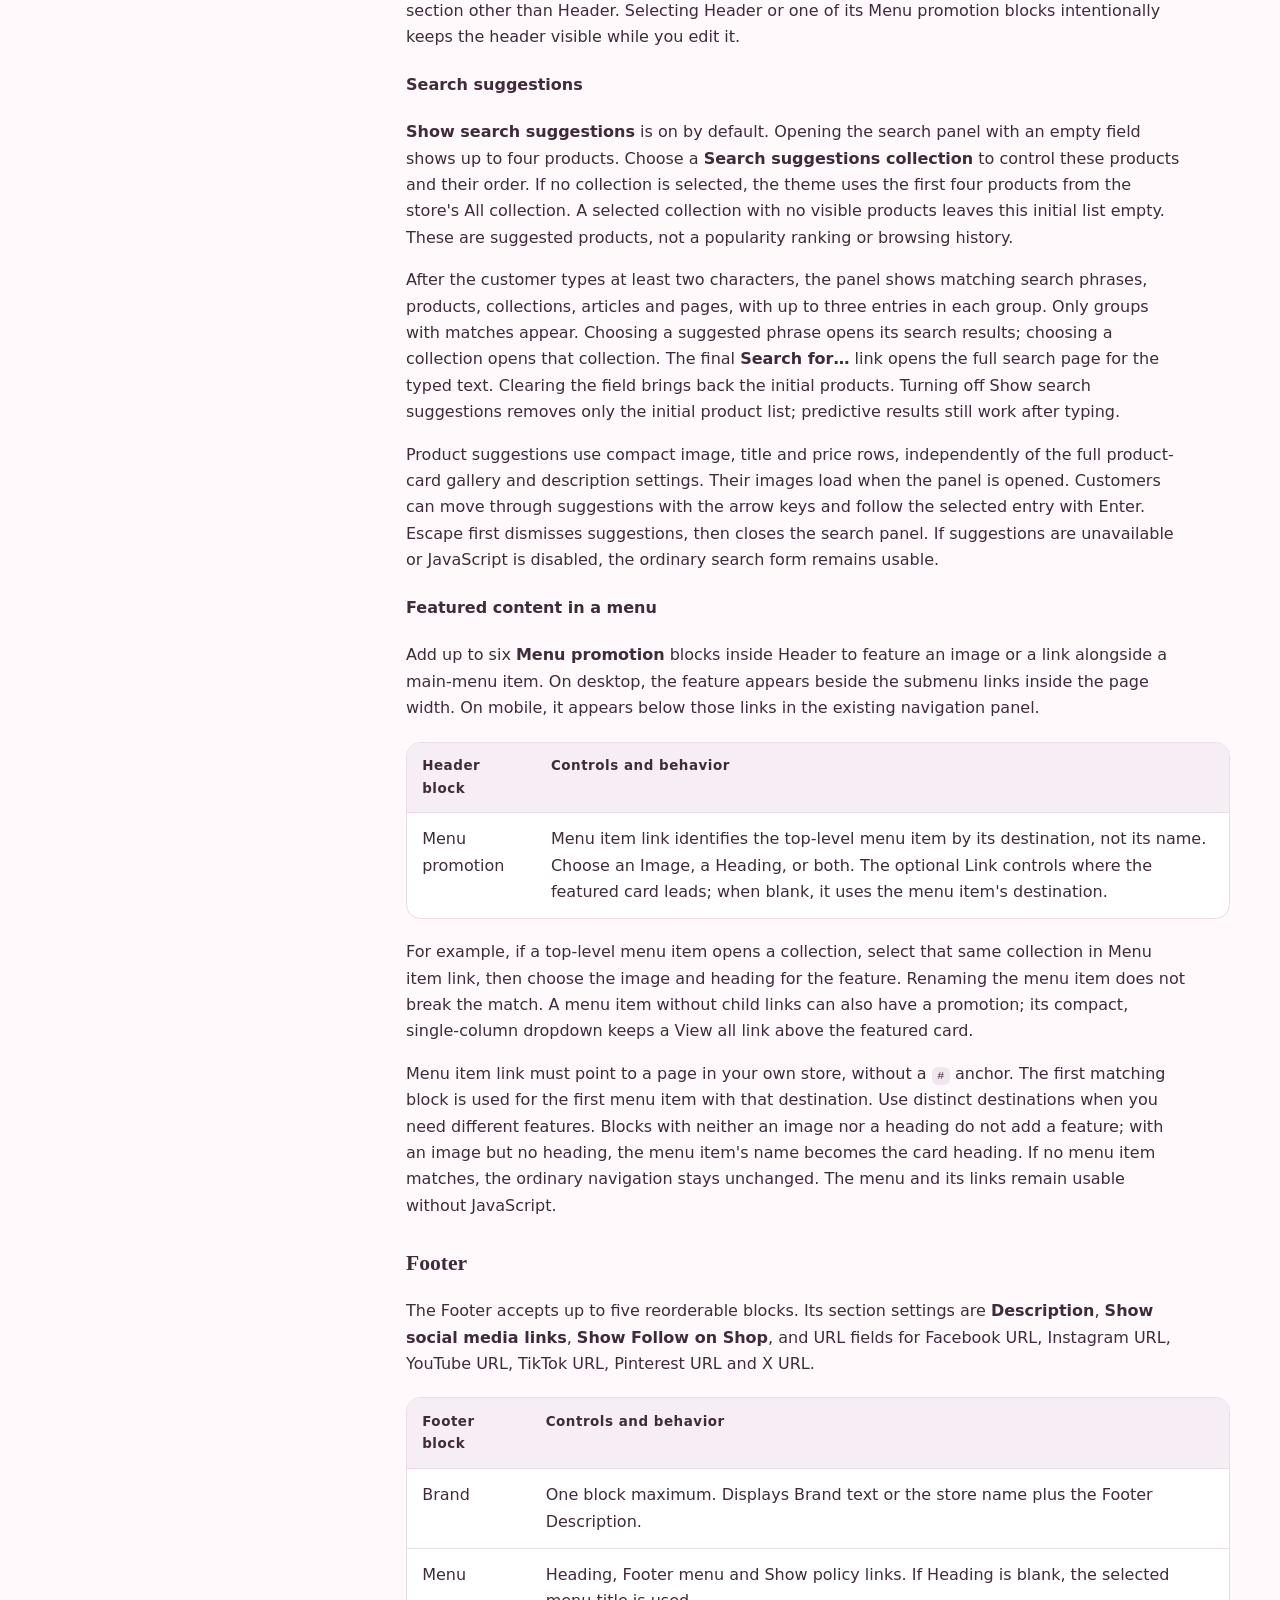
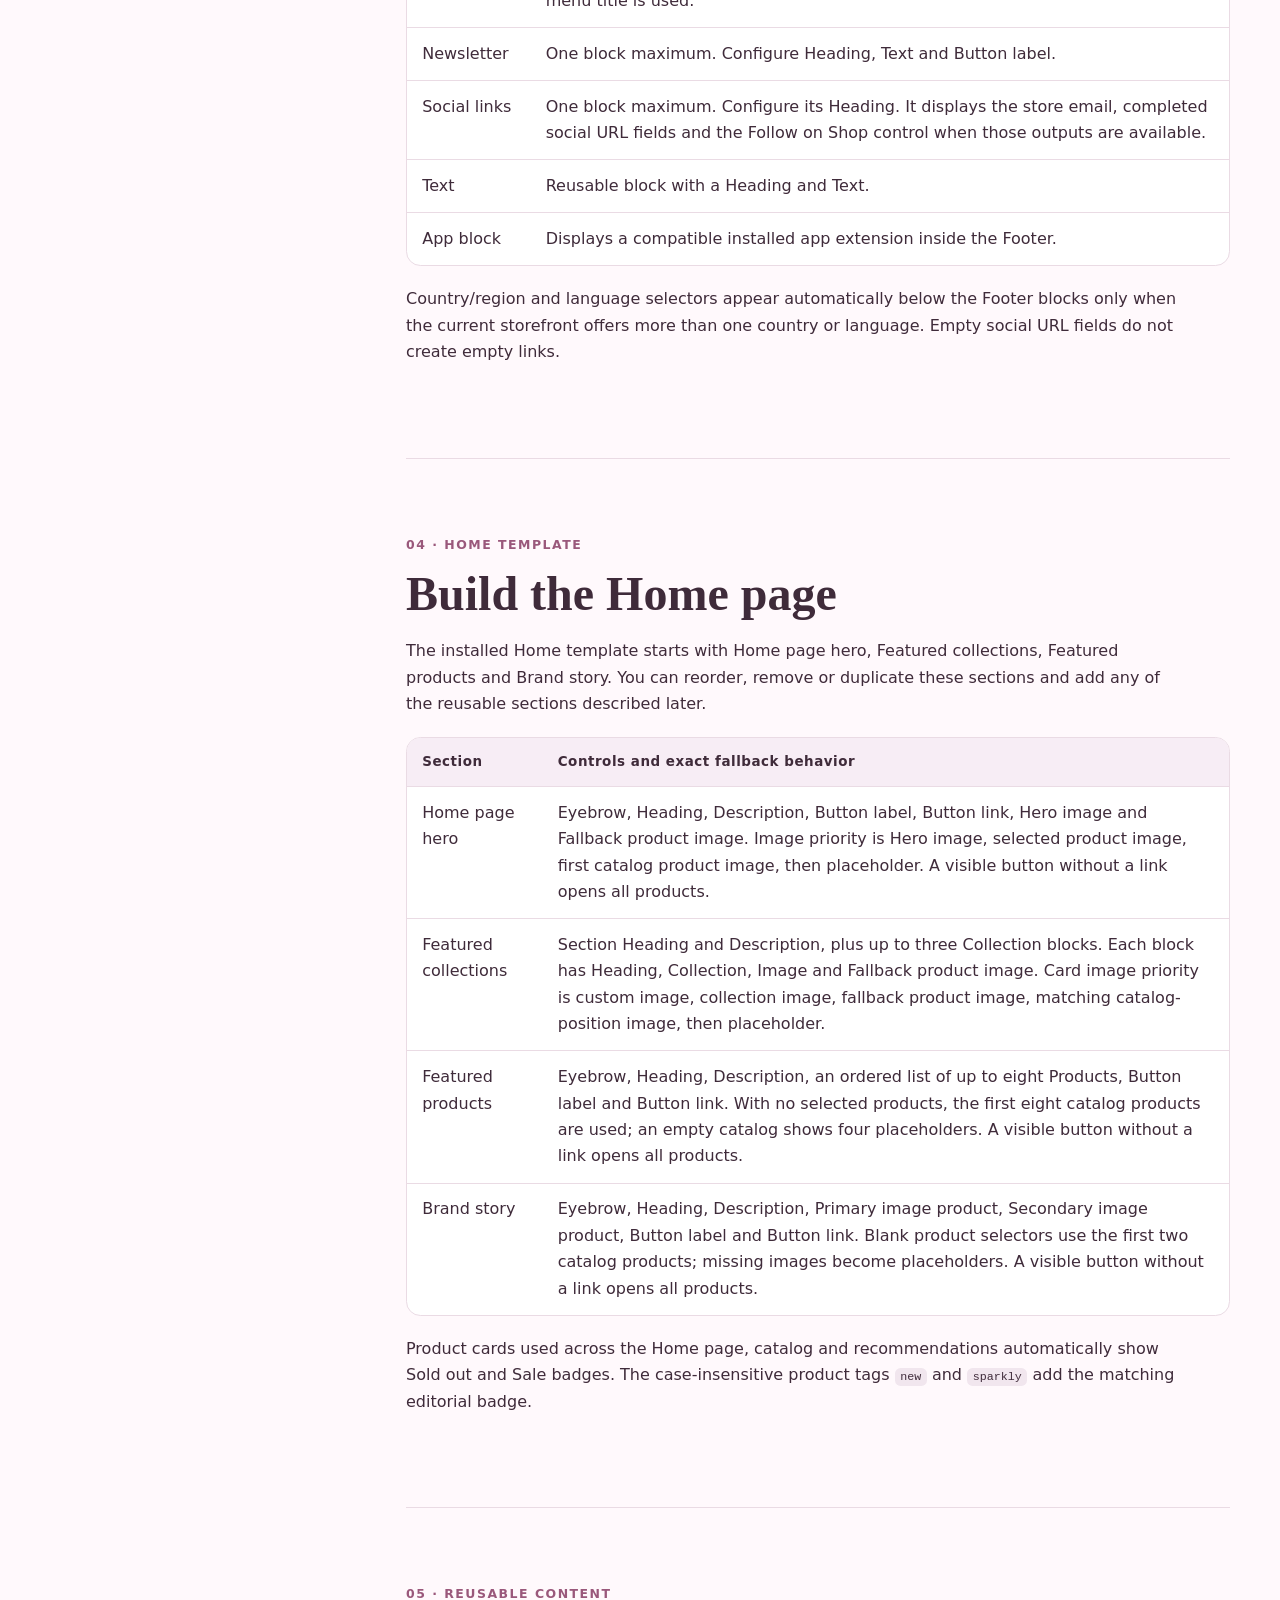
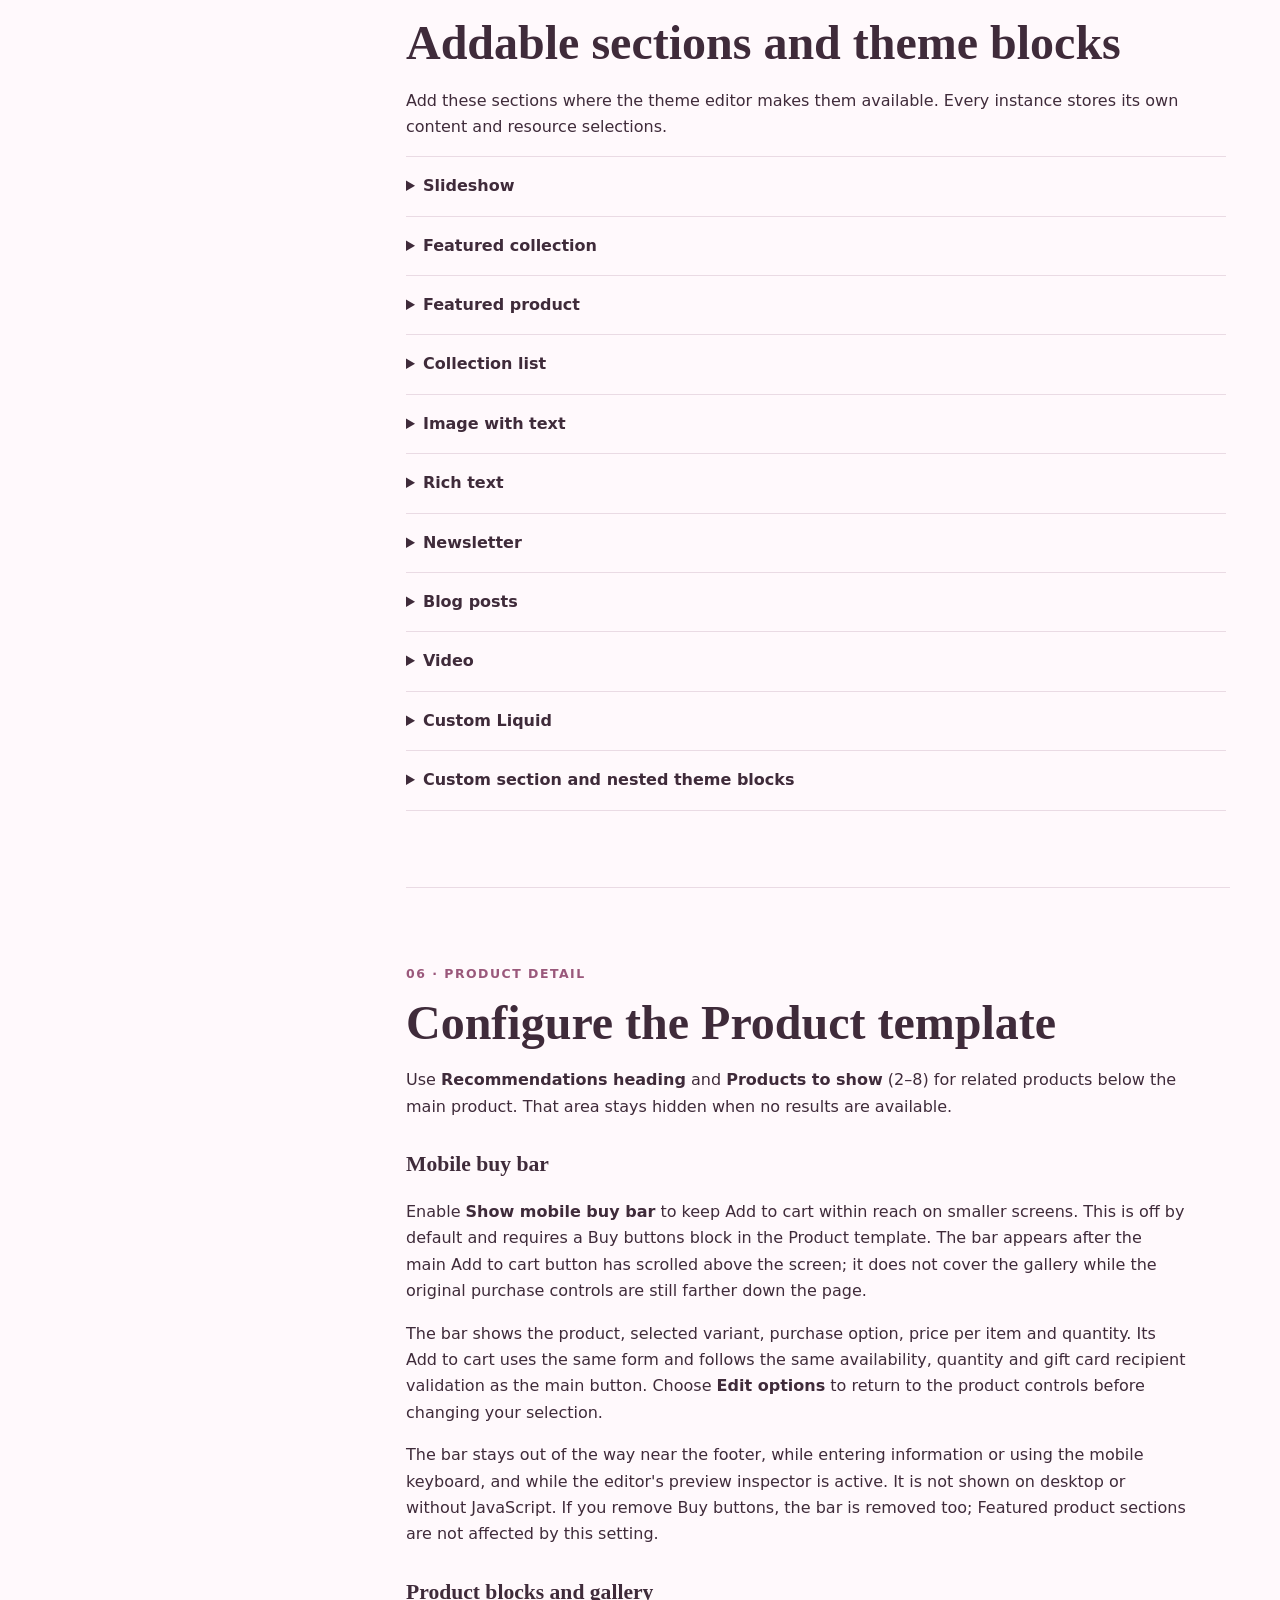
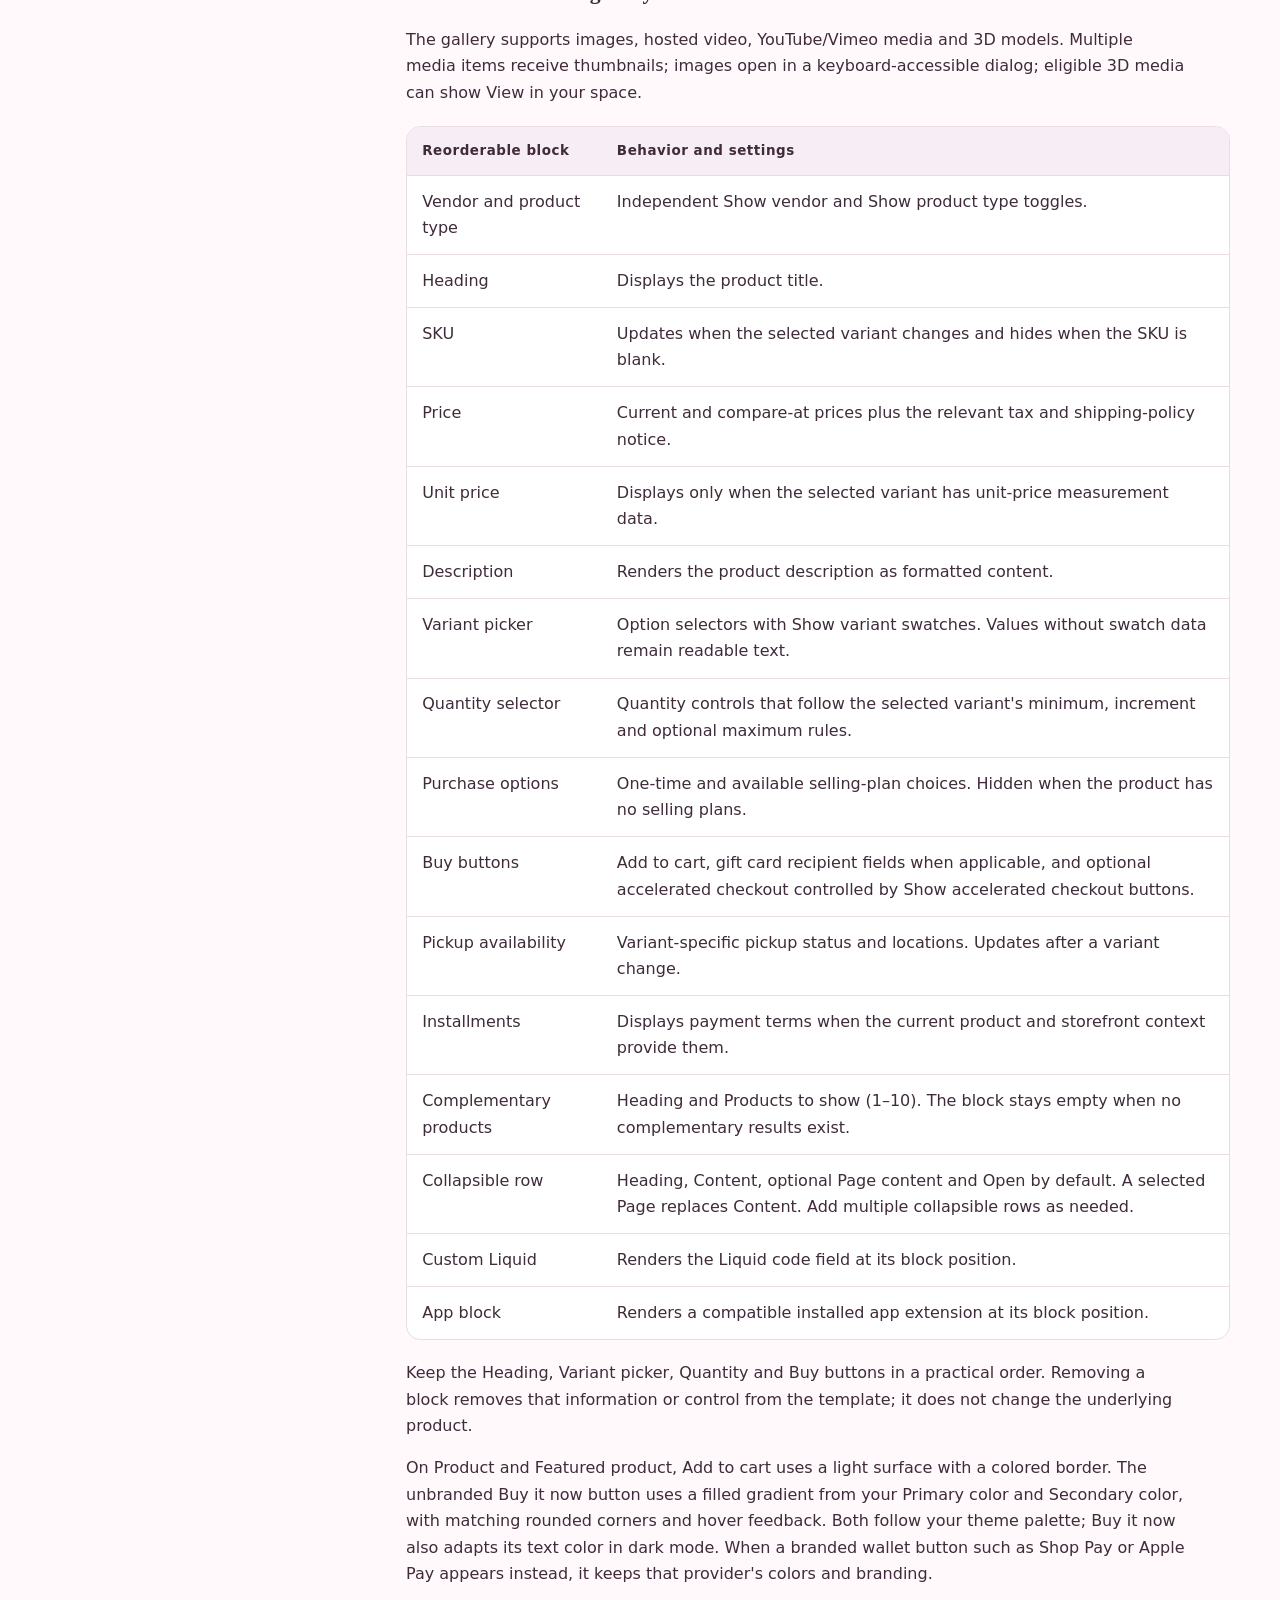
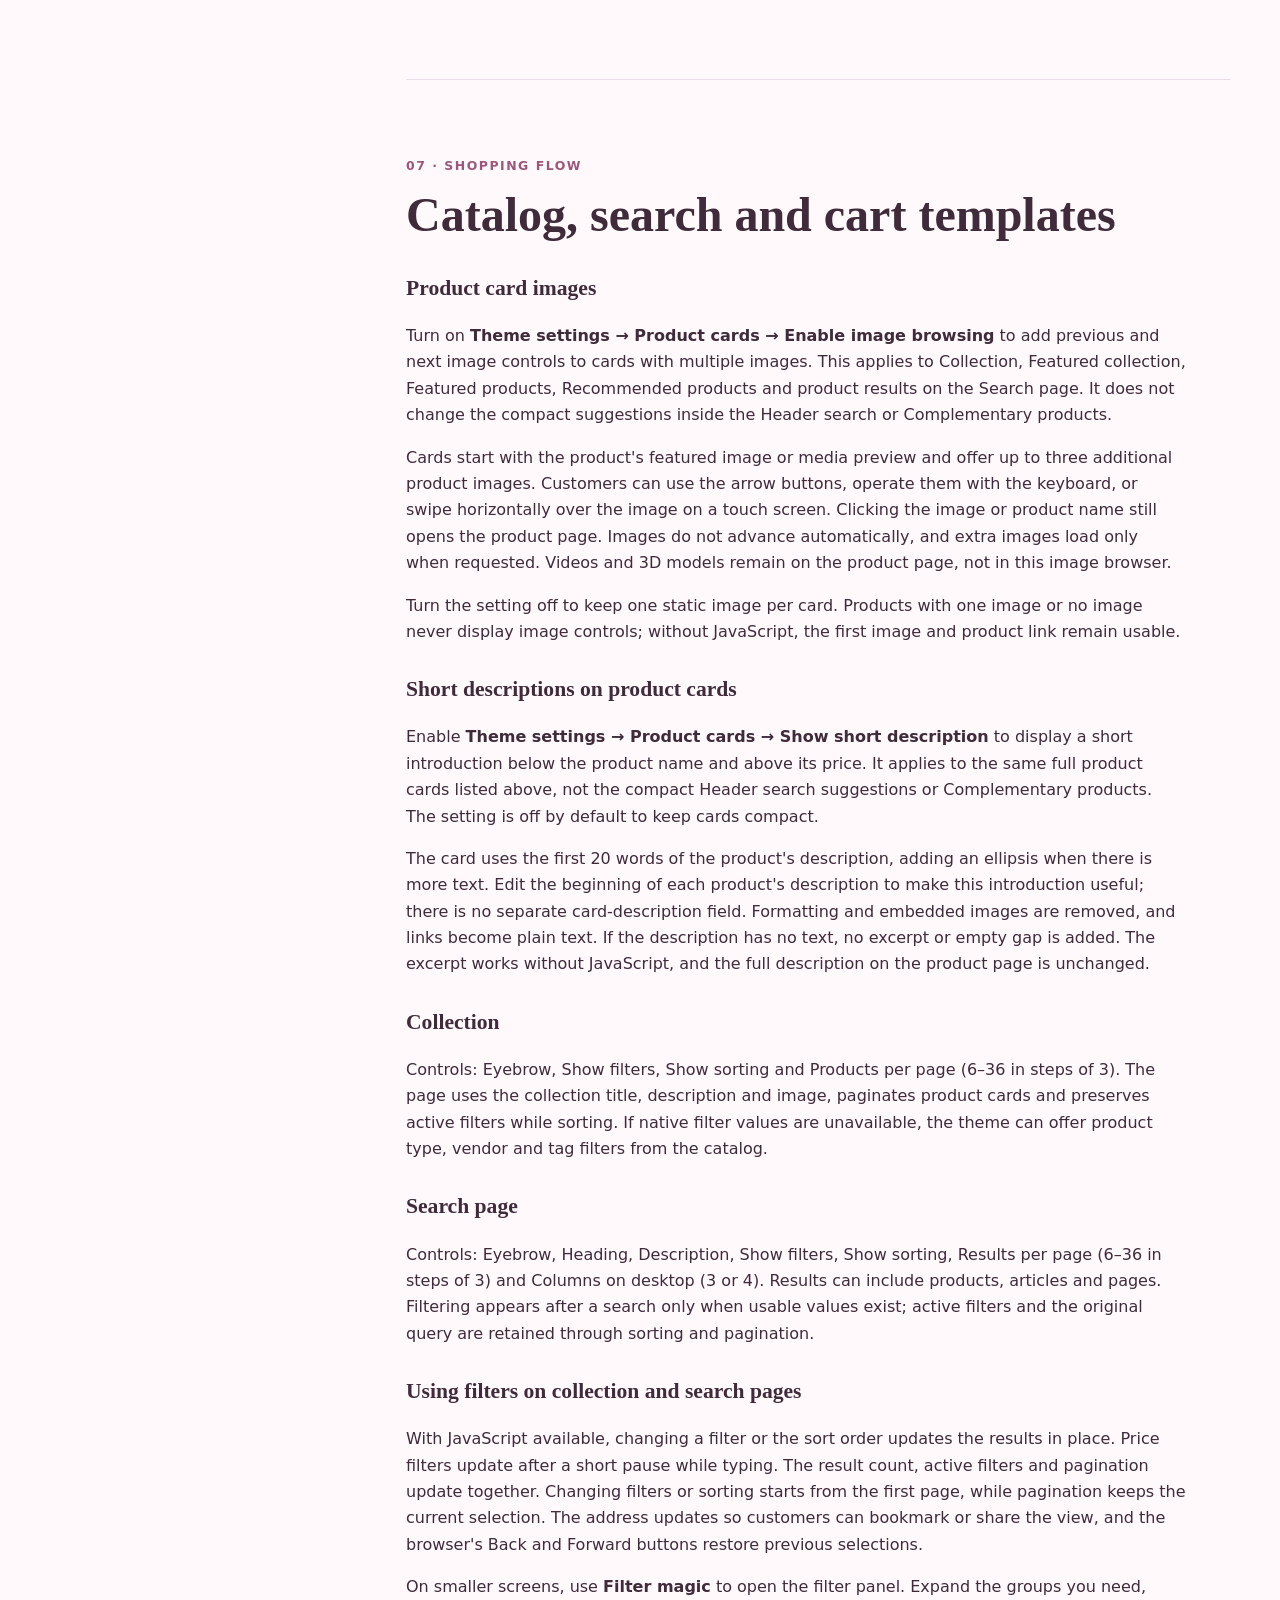
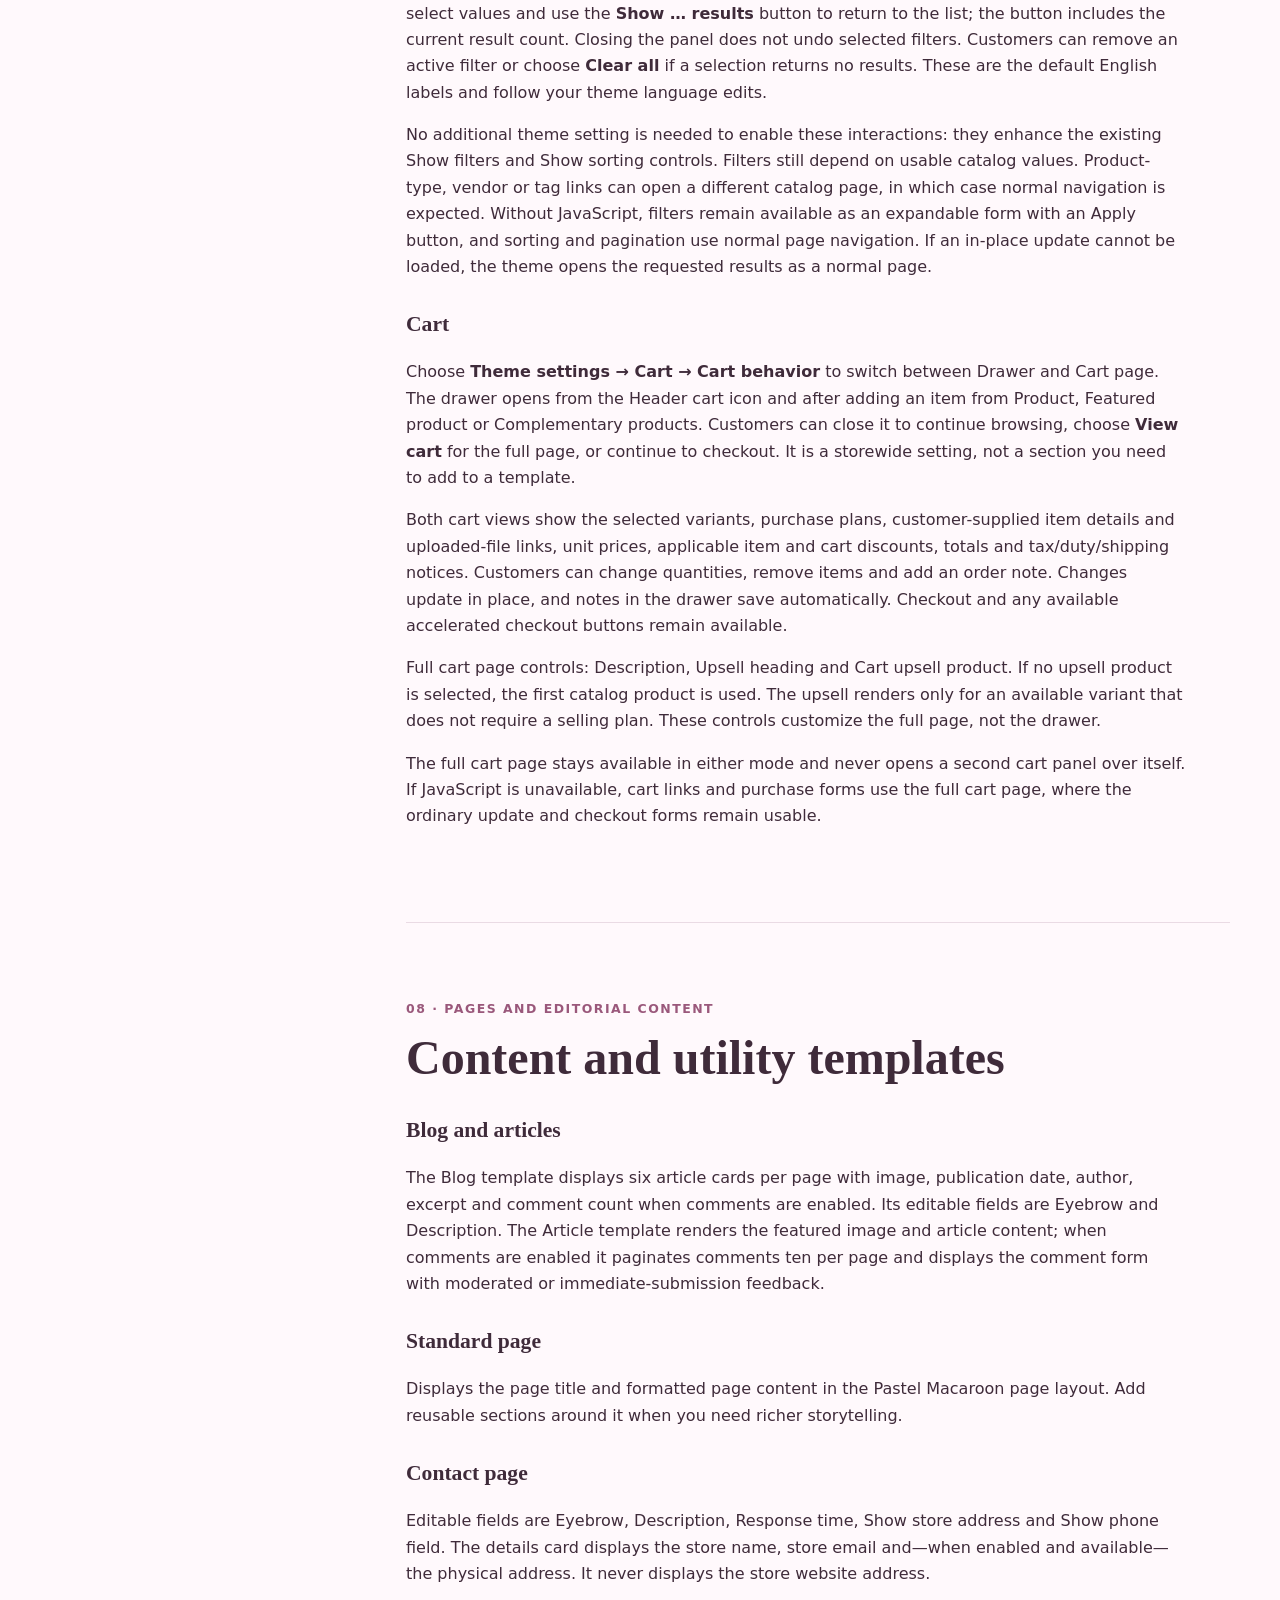
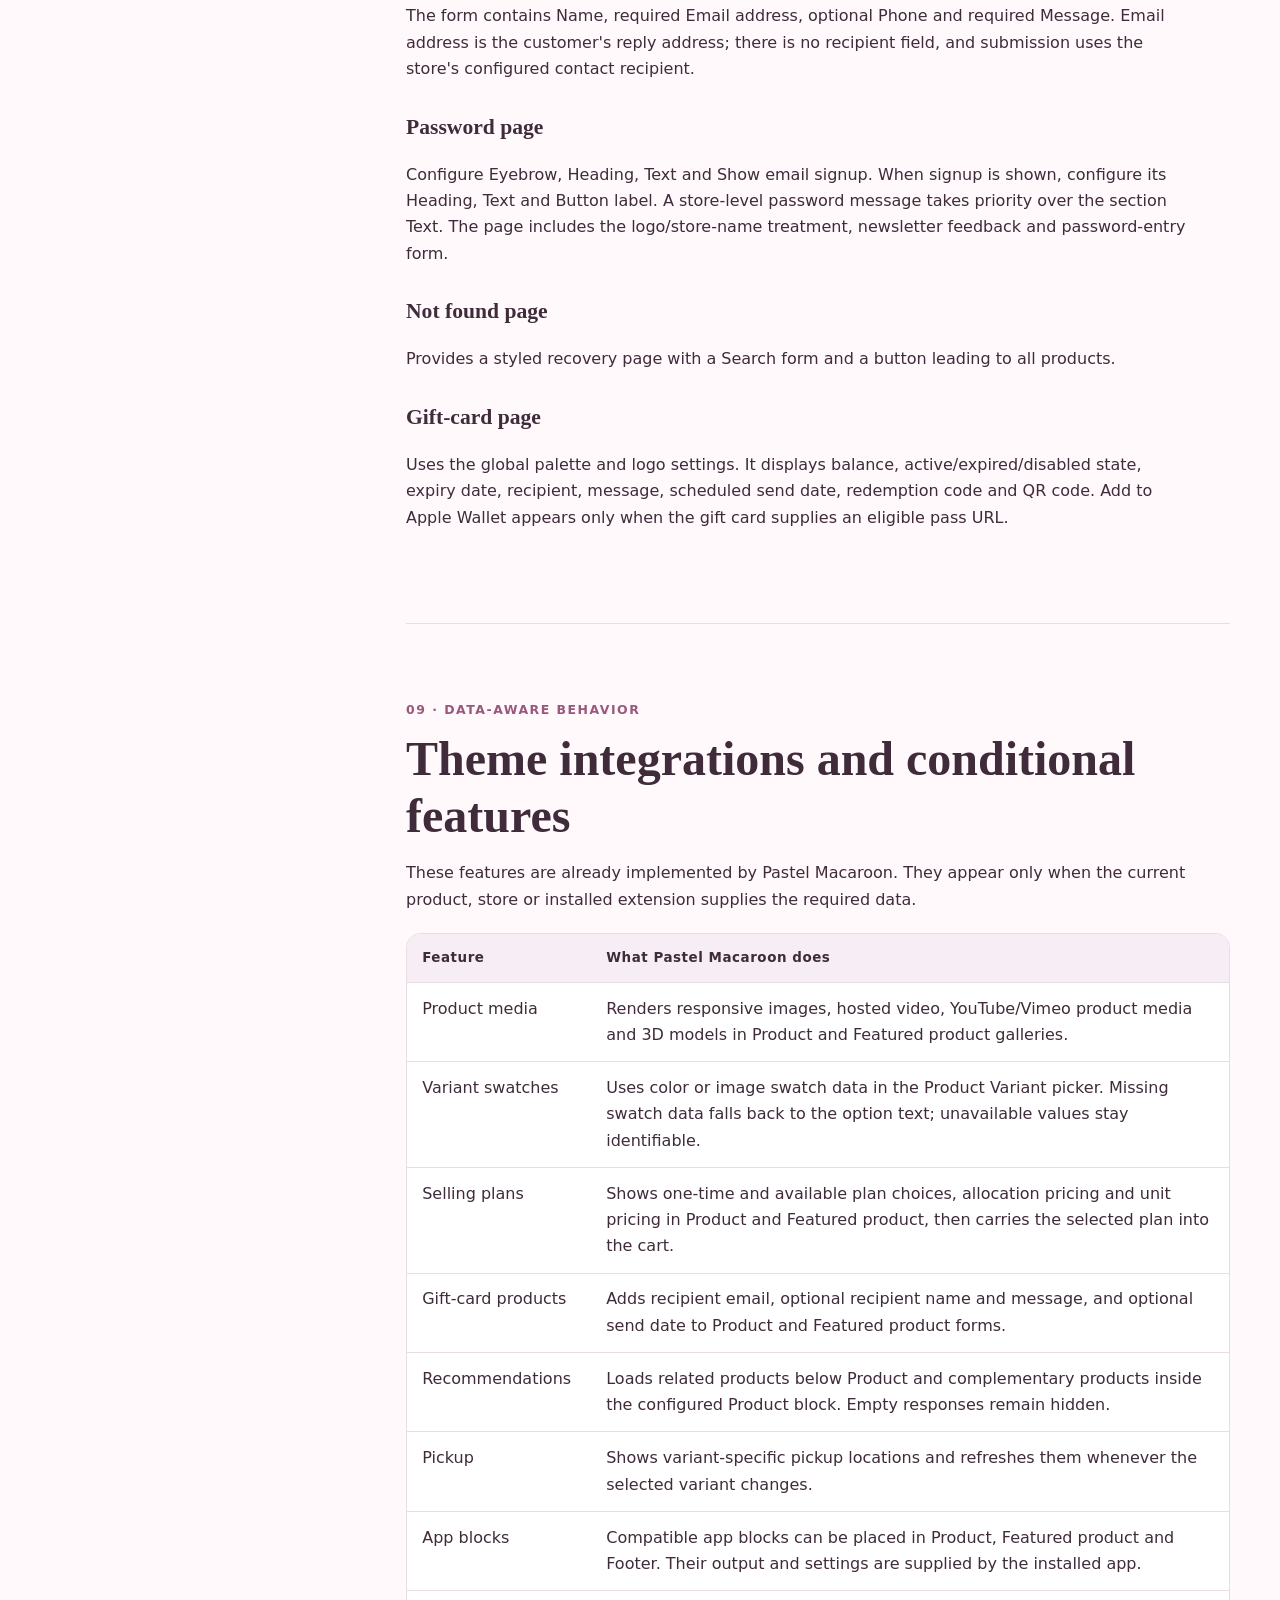
==== commit 14f982e6: "Publish documentation from shopify-themes@988baad6281e1033d4e41c36baf8b0be20b42f8d" ====
--- a/index.html
+++ b/index.html
@@ -234,6 +234,10 @@
           <p>Controls: <span data-section-setting="collection.liquid:eyebrow">Eyebrow</span>, <span data-section-setting="collection.liquid:show_filters">Show filters</span>, <span data-section-setting="collection.liquid:show_sort">Show sorting</span> and <span data-section-setting="collection.liquid:products_per_page">Products per page</span> (6–36 in steps of 3). The page uses the collection title, description and image, paginates product cards and preserves active filters while sorting. If native filter values are unavailable, the theme can offer product type, vendor and tag filters from the catalog.</p>
           <h3 data-section-file="search.liquid" data-template-file="search.json">Search page</h3>
           <p>Controls: <span data-section-setting="search.liquid:eyebrow">Eyebrow</span>, <span data-section-setting="search.liquid:heading">Heading</span>, <span data-section-setting="search.liquid:description">Description</span>, <span data-section-setting="search.liquid:show_filters">Show filters</span>, <span data-section-setting="search.liquid:show_sort">Show sorting</span>, <span data-section-setting="search.liquid:products_per_page">Results per page</span> (6–36 in steps of 3) and <span data-section-setting="search.liquid:columns_desktop">Columns on desktop</span> (3 or 4). Results can include products, articles and pages. Filtering appears after a search only when usable values exist; active filters and the original query are retained through sorting and pagination.</p>
+          <h3>Using filters on collection and search pages</h3>
+          <p>With JavaScript available, changing a filter or the sort order updates the results in place. Price filters update after a short pause while typing. The result count, active filters and pagination update together. Changing filters or sorting starts from the first page, while pagination keeps the current selection. The address updates so customers can bookmark or share the view, and the browser's Back and Forward buttons restore previous selections.</p>
+          <p>On smaller screens, use <strong>Filter magic</strong> to open the filter panel. Expand the groups you need, select values and use the <strong>Show … results</strong> button to return to the list; the button includes the current result count. Closing the panel does not undo selected filters. Customers can remove an active filter or choose <strong>Clear all</strong> if a selection returns no results. These are the default English labels and follow your theme language edits.</p>
+          <p>No additional theme setting is needed to enable these interactions: they enhance the existing Show filters and Show sorting controls. Filters still depend on usable catalog values. Product-type, vendor or tag links can open a different catalog page, in which case normal navigation is expected. Without JavaScript, filters remain available as an expandable form with an Apply button, and sorting and pagination use normal page navigation. If an in-place update cannot be loaded, the theme opens the requested results as a normal page.</p>
           <h3 data-section-file="cart.liquid" data-template-file="cart.json">Cart</h3>
           <p>Choose <strong>Theme settings → Cart → Cart behavior</strong> to switch between Drawer and Cart page. The drawer opens from the Header cart icon and after adding an item from Product, Featured product or Complementary products. Customers can close it to continue browsing, choose <strong>View cart</strong> for the full page, or continue to checkout. It is a storewide setting, not a section you need to add to a template.</p>
           <p>Both cart views show the selected variants, purchase plans, customer-supplied item details and uploaded-file links, unit prices, applicable item and cart discounts, totals and tax/duty/shipping notices. Customers can change quantities, remove items and add an order note. Changes update in place, and notes in the drawer save automatically. Checkout and any available accelerated checkout buttons remain available.</p>
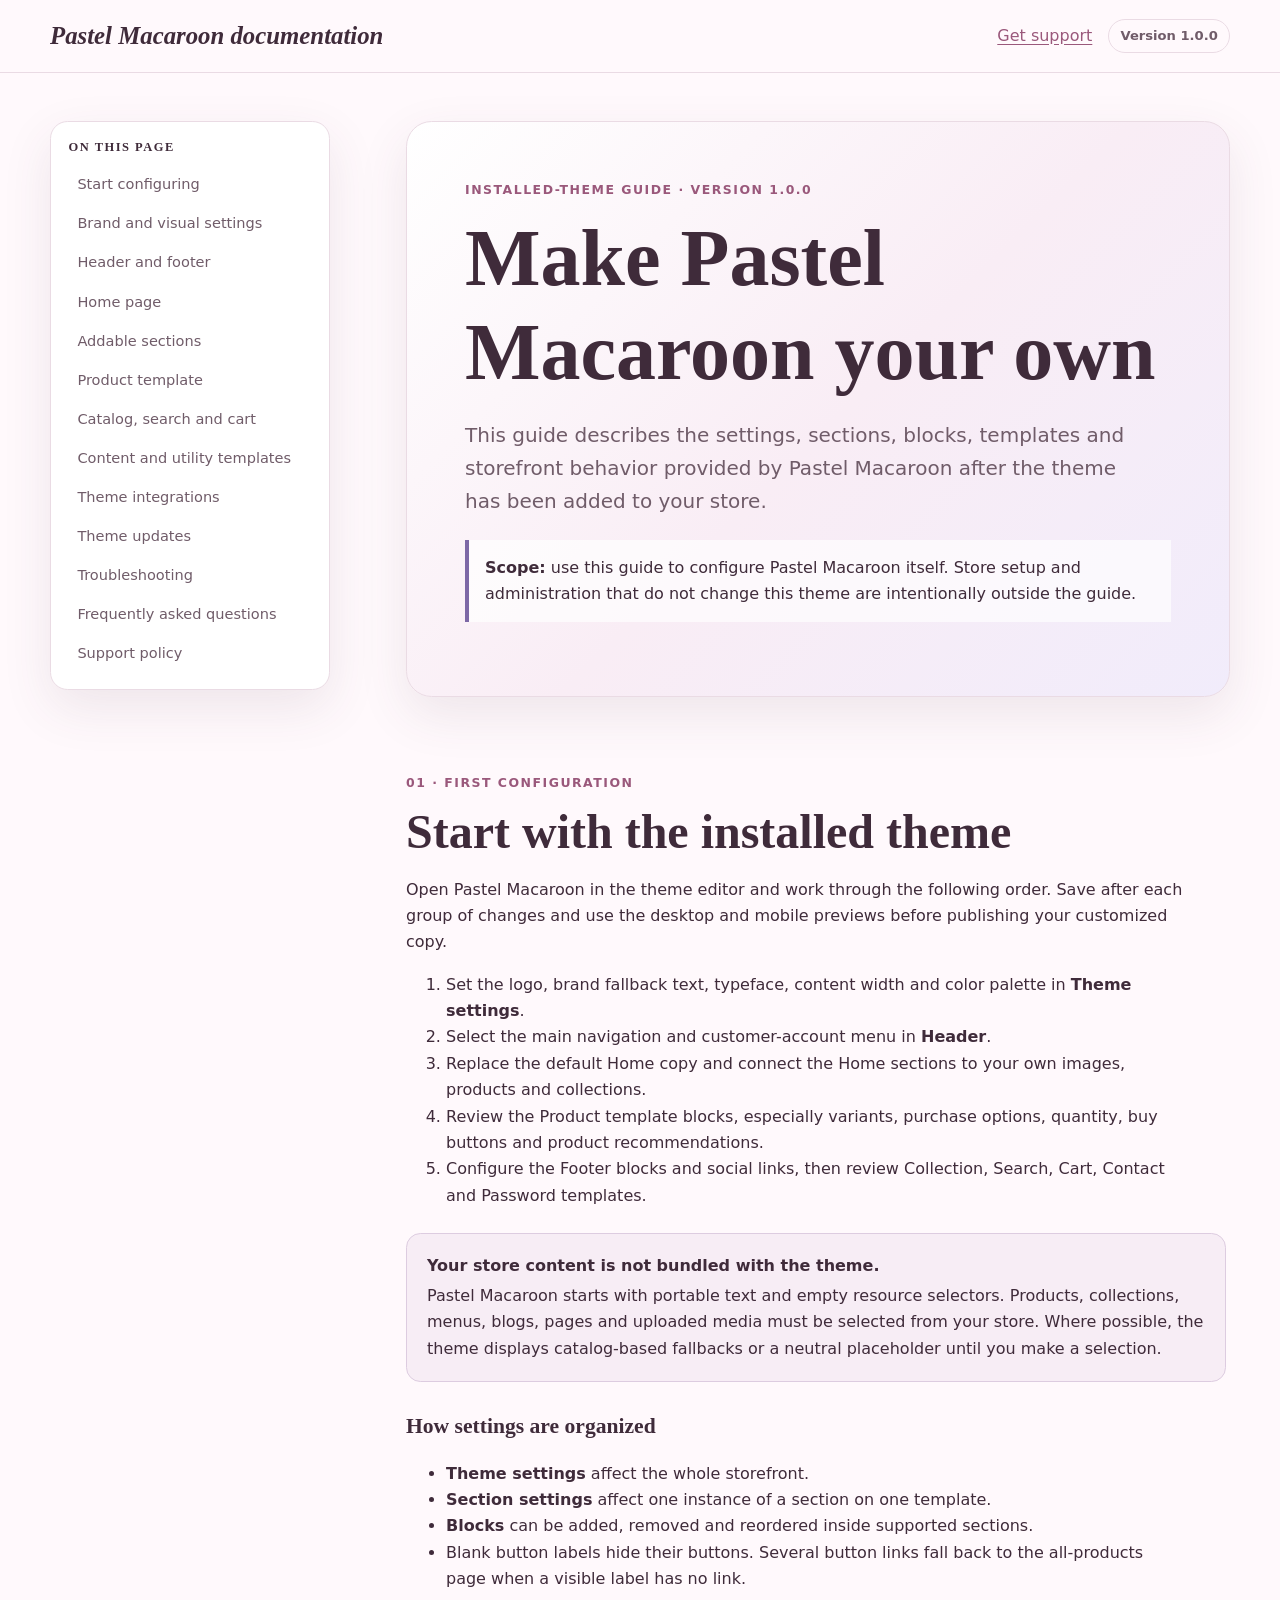
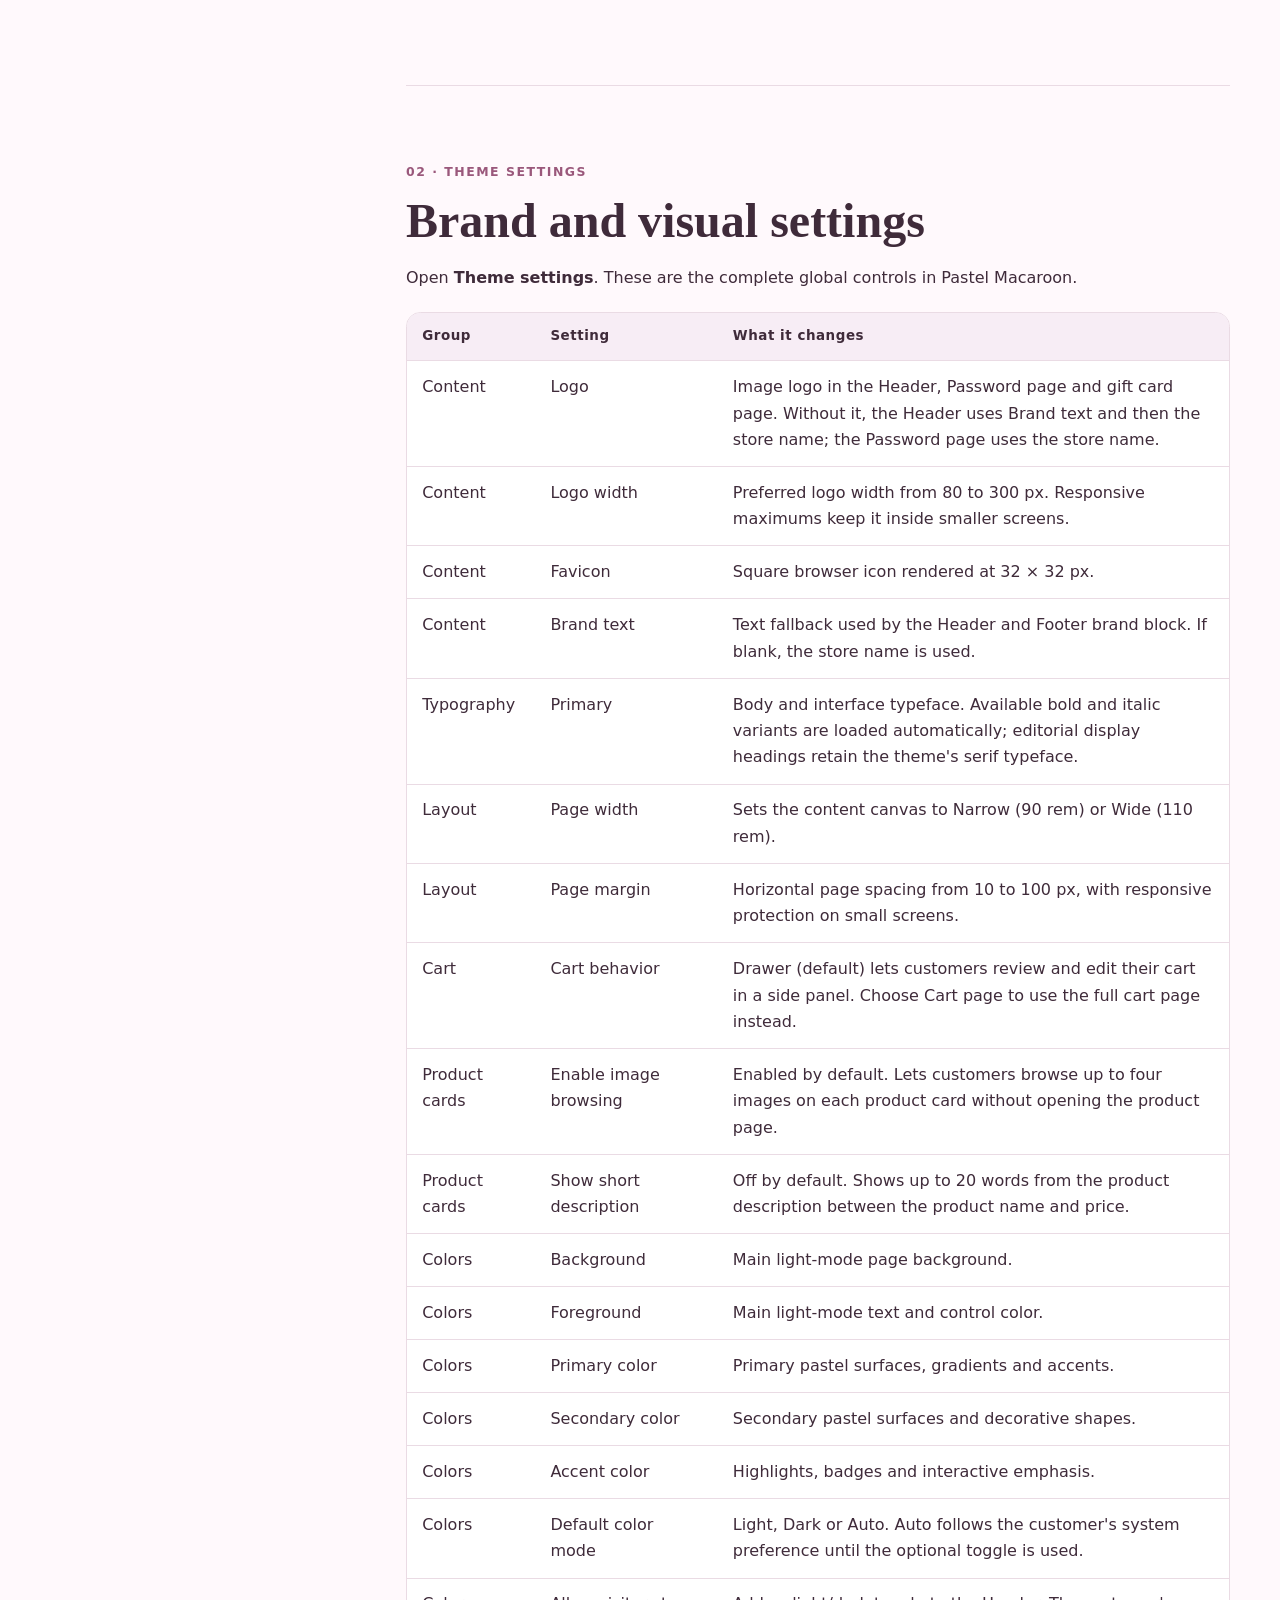
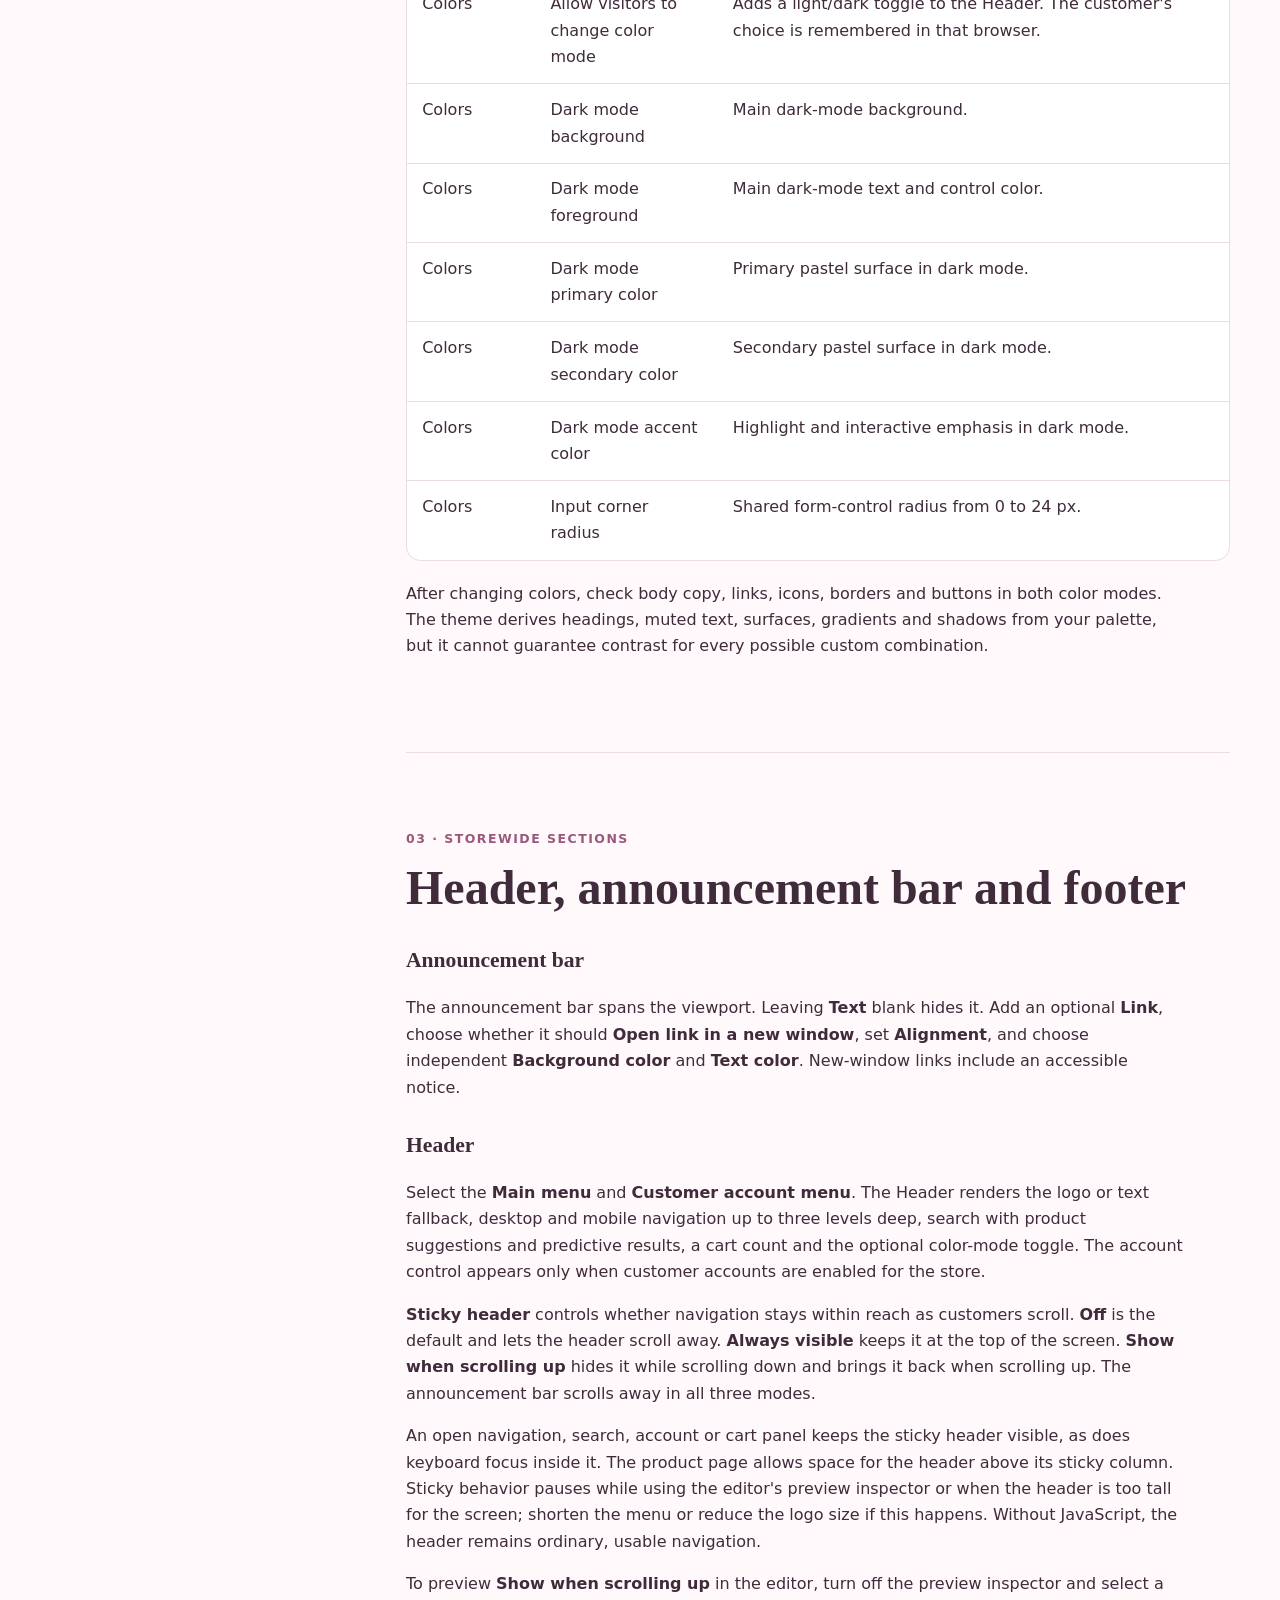
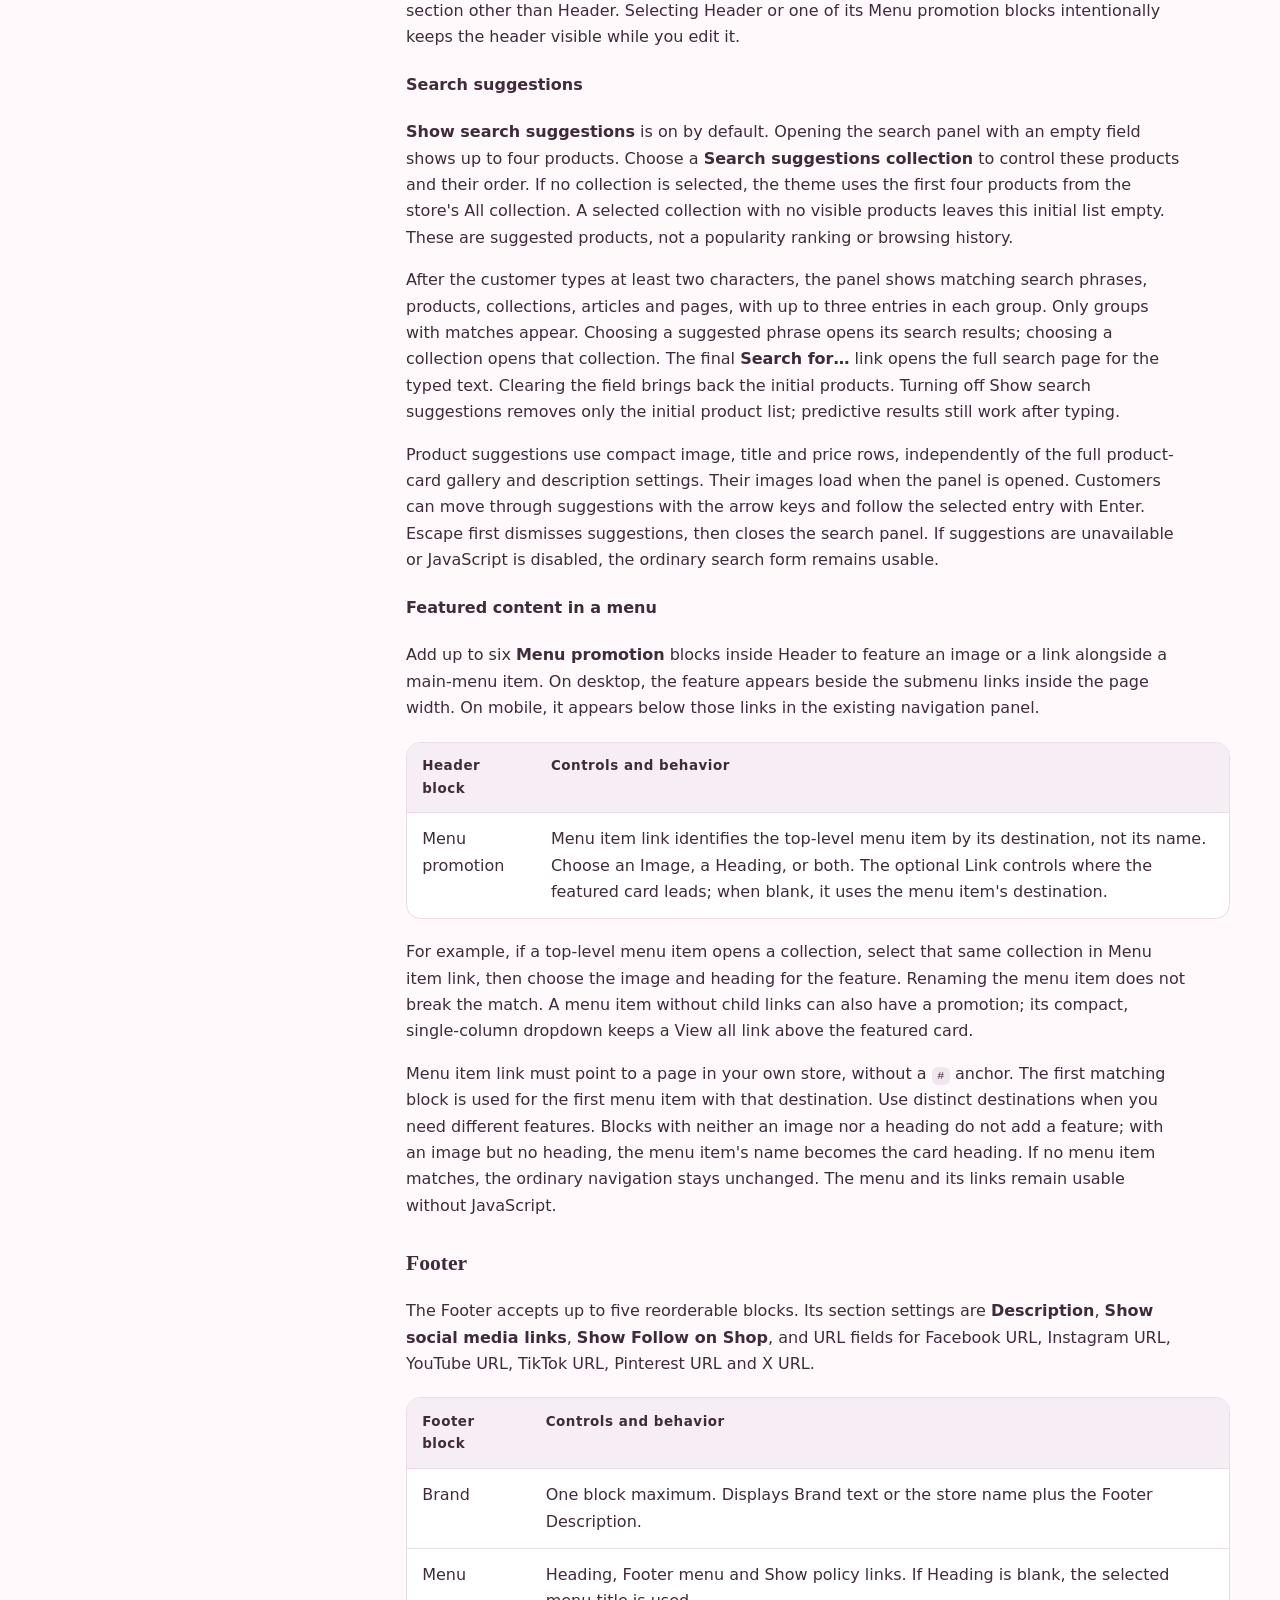
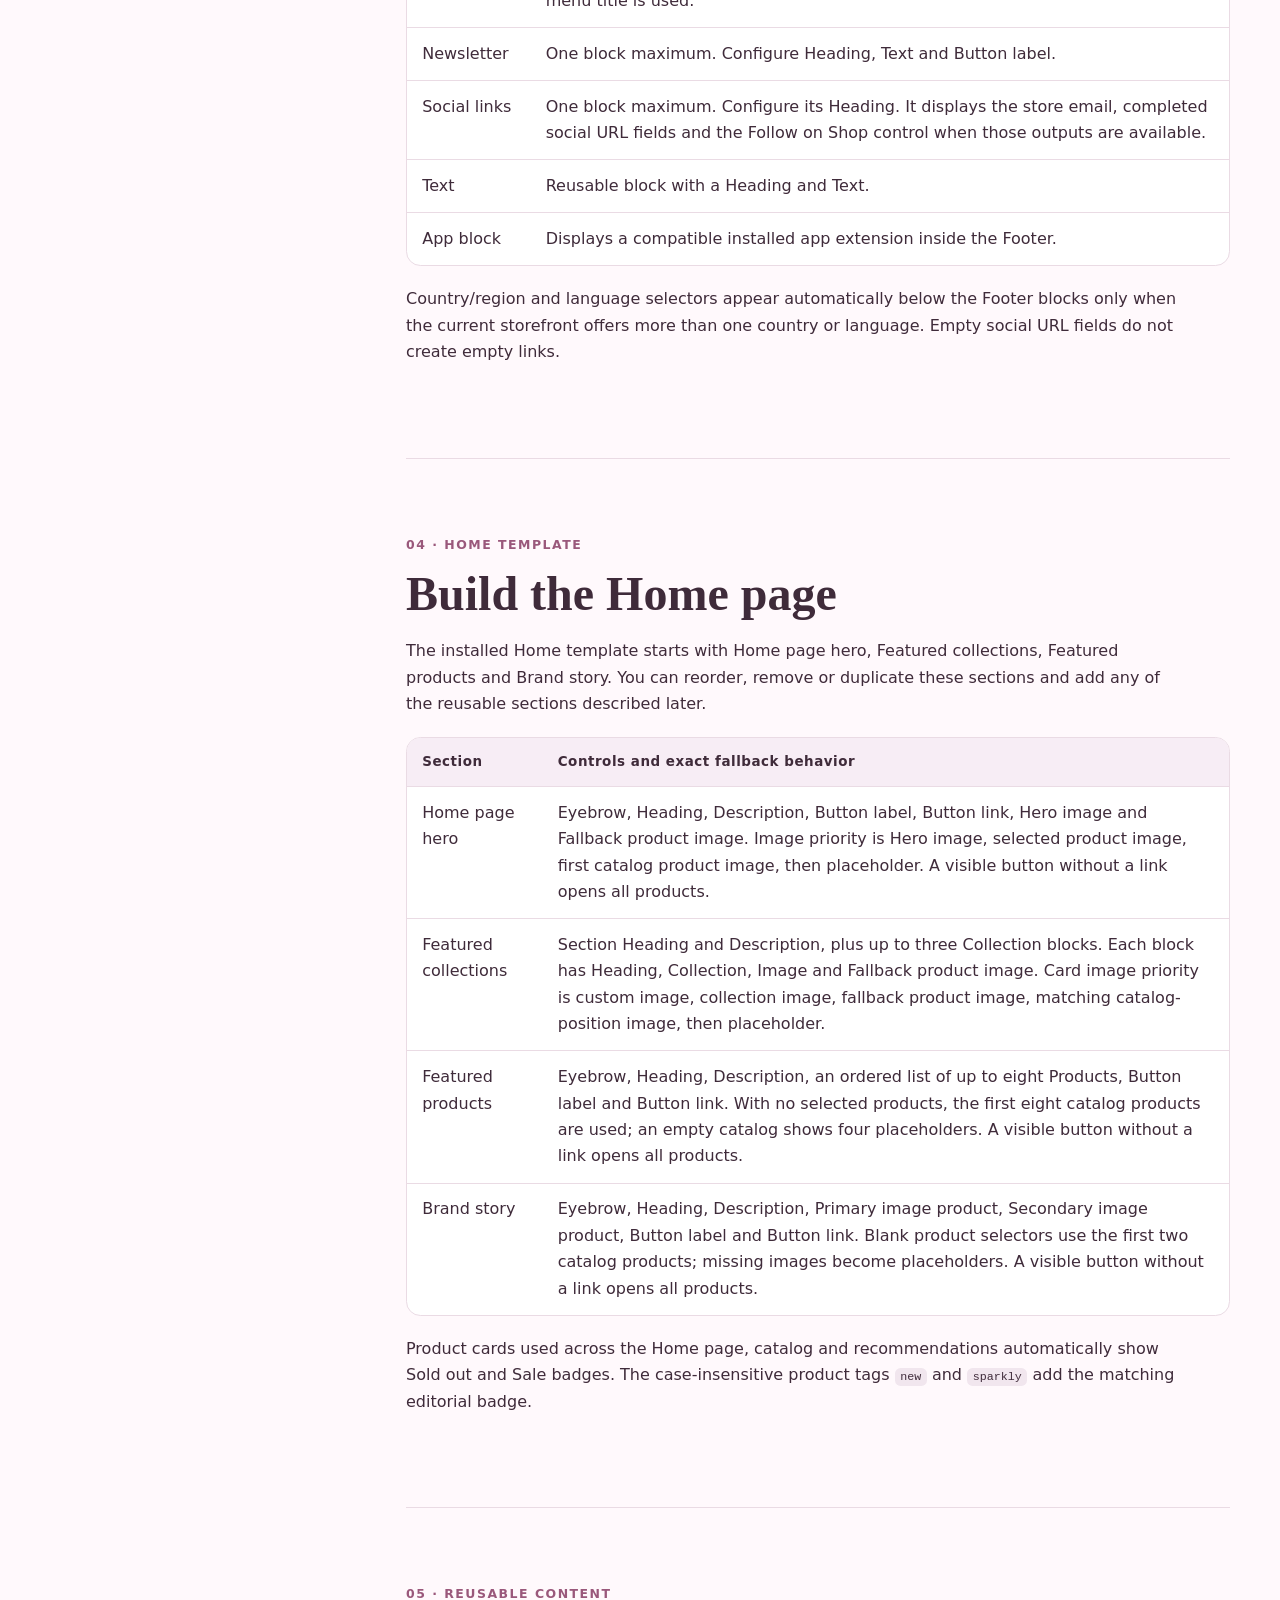
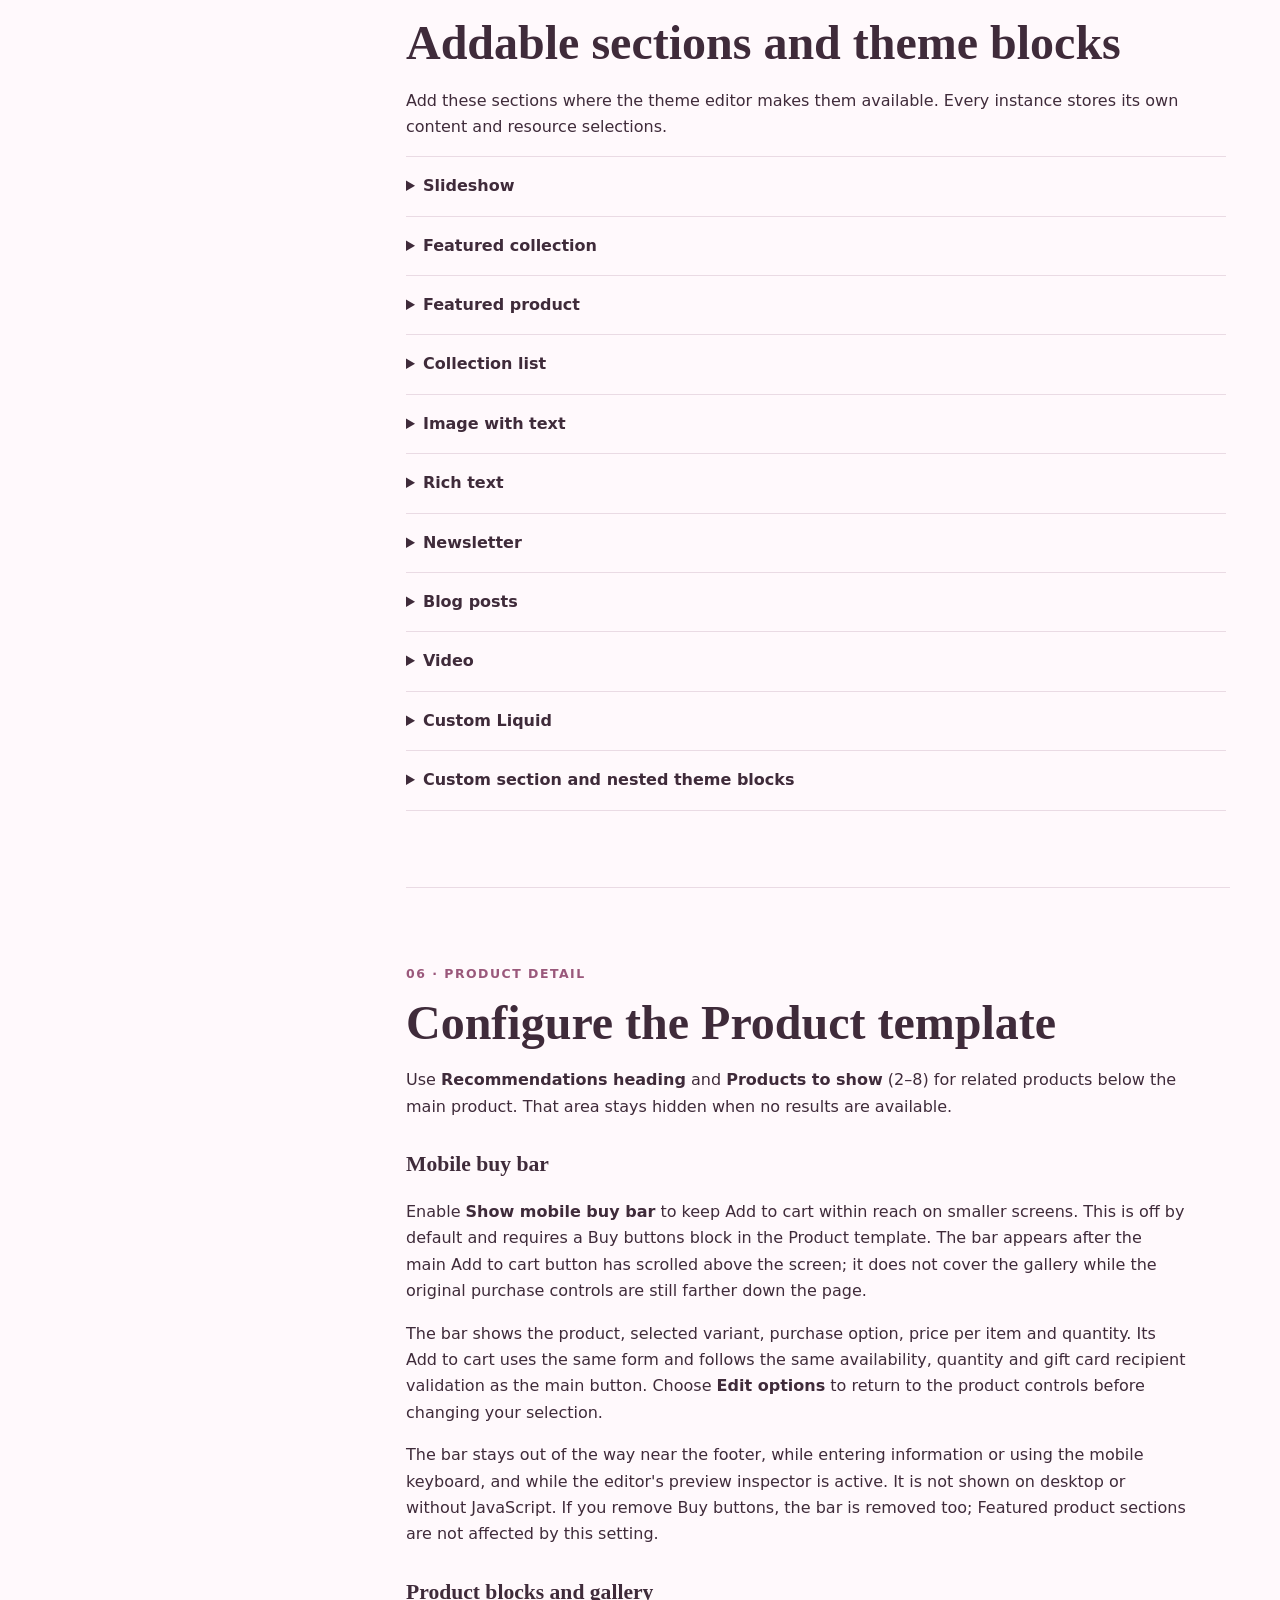
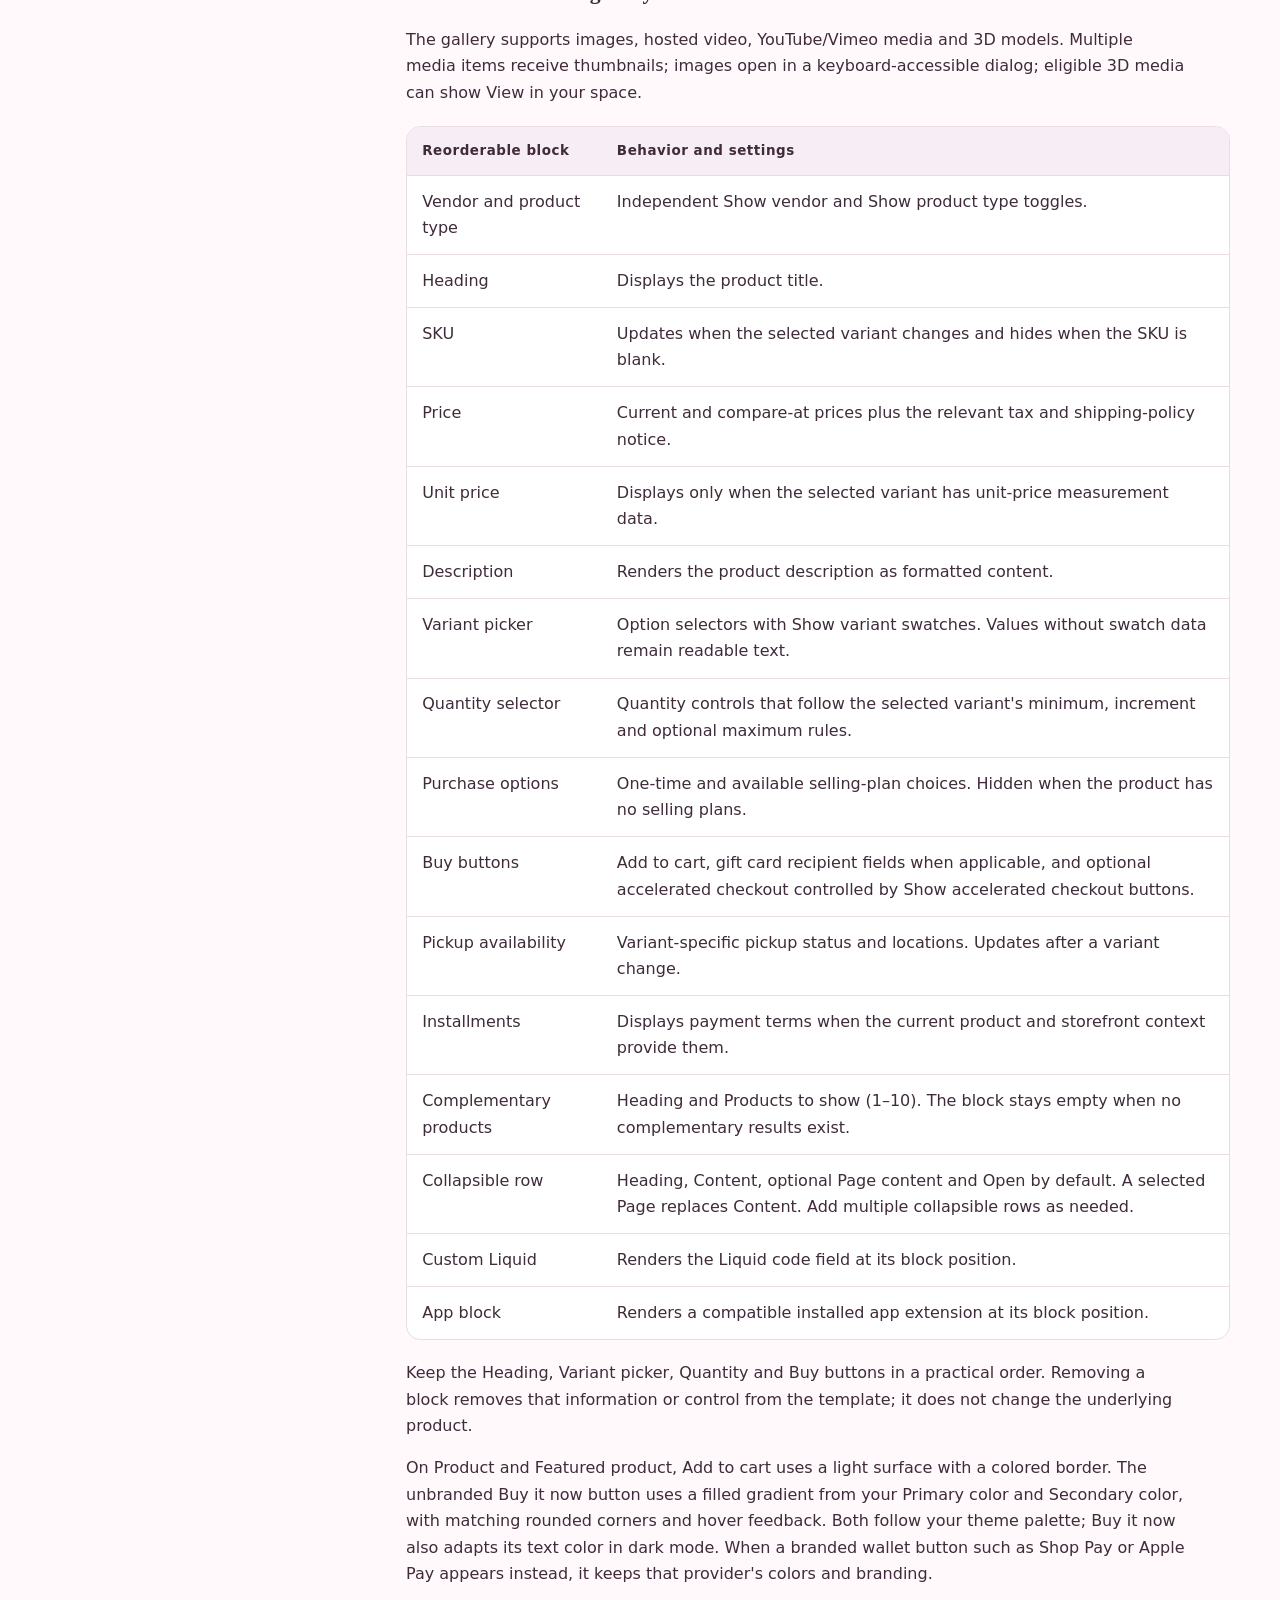
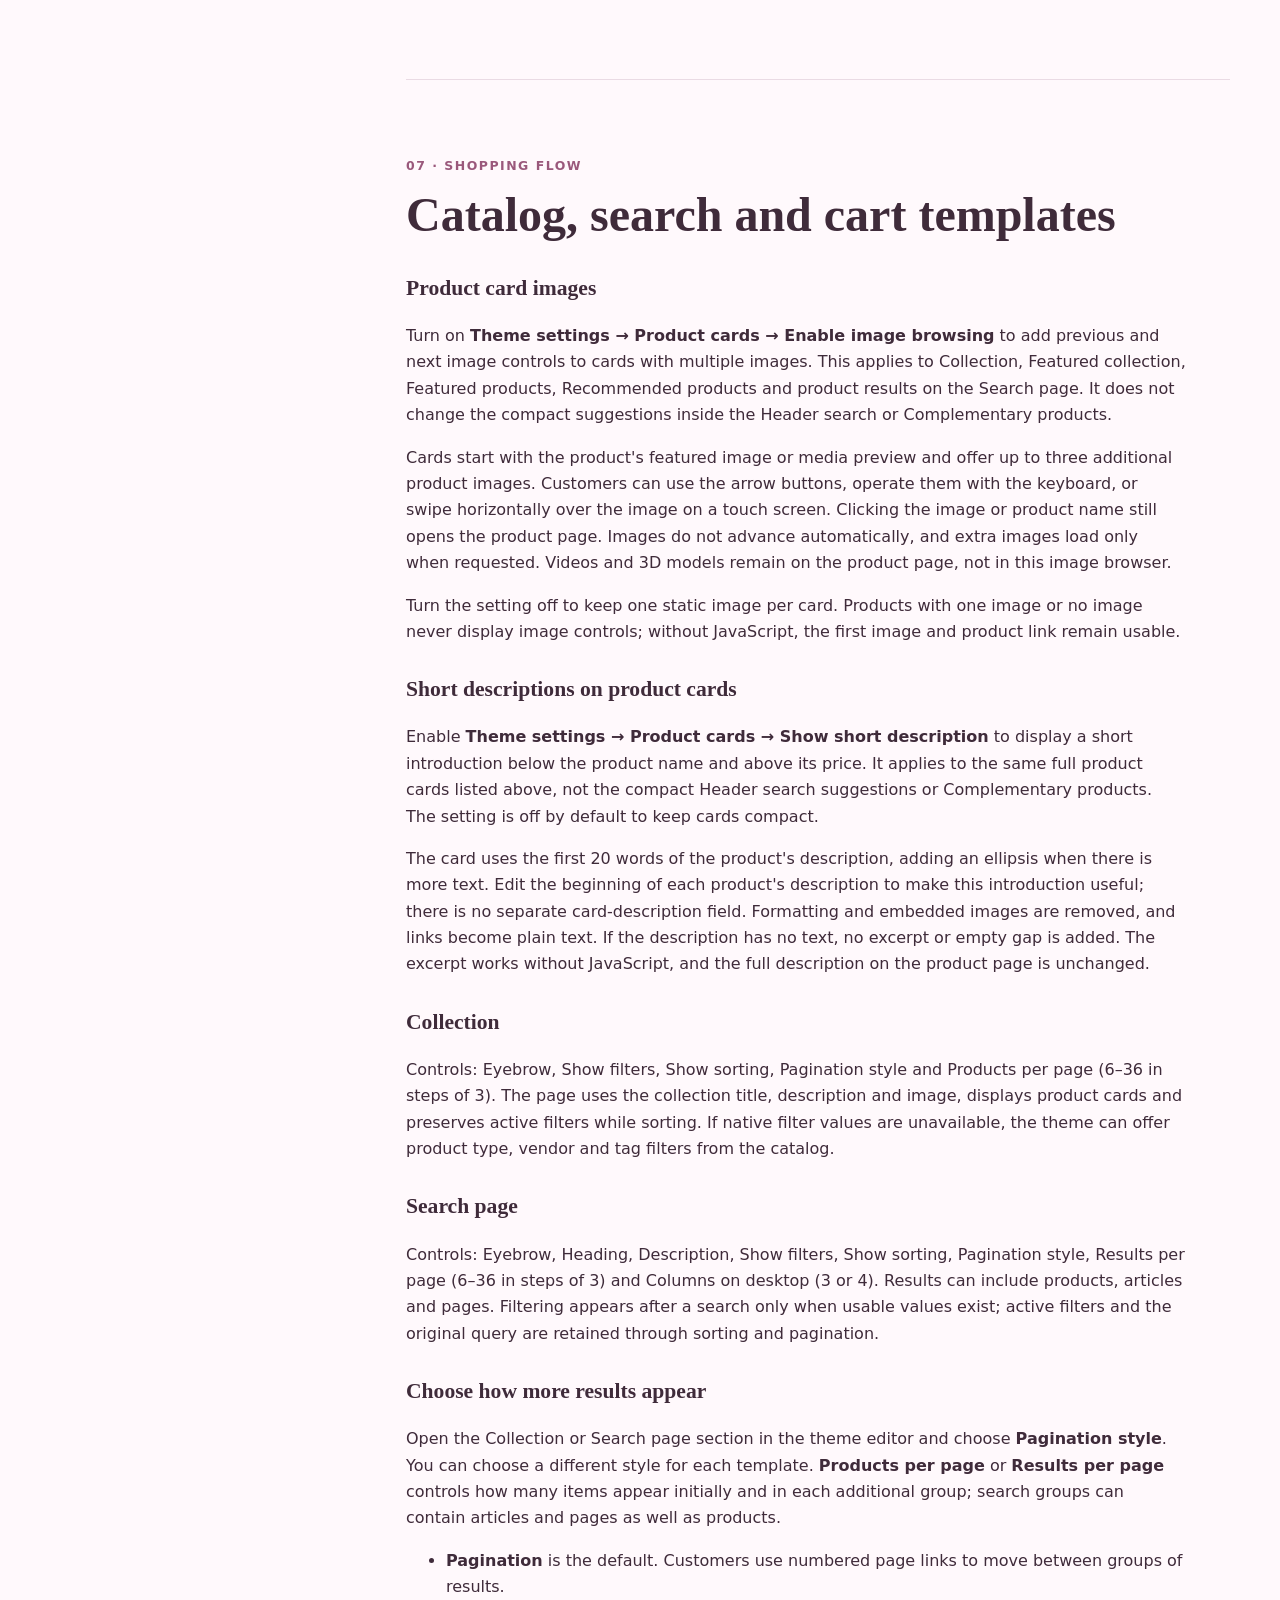
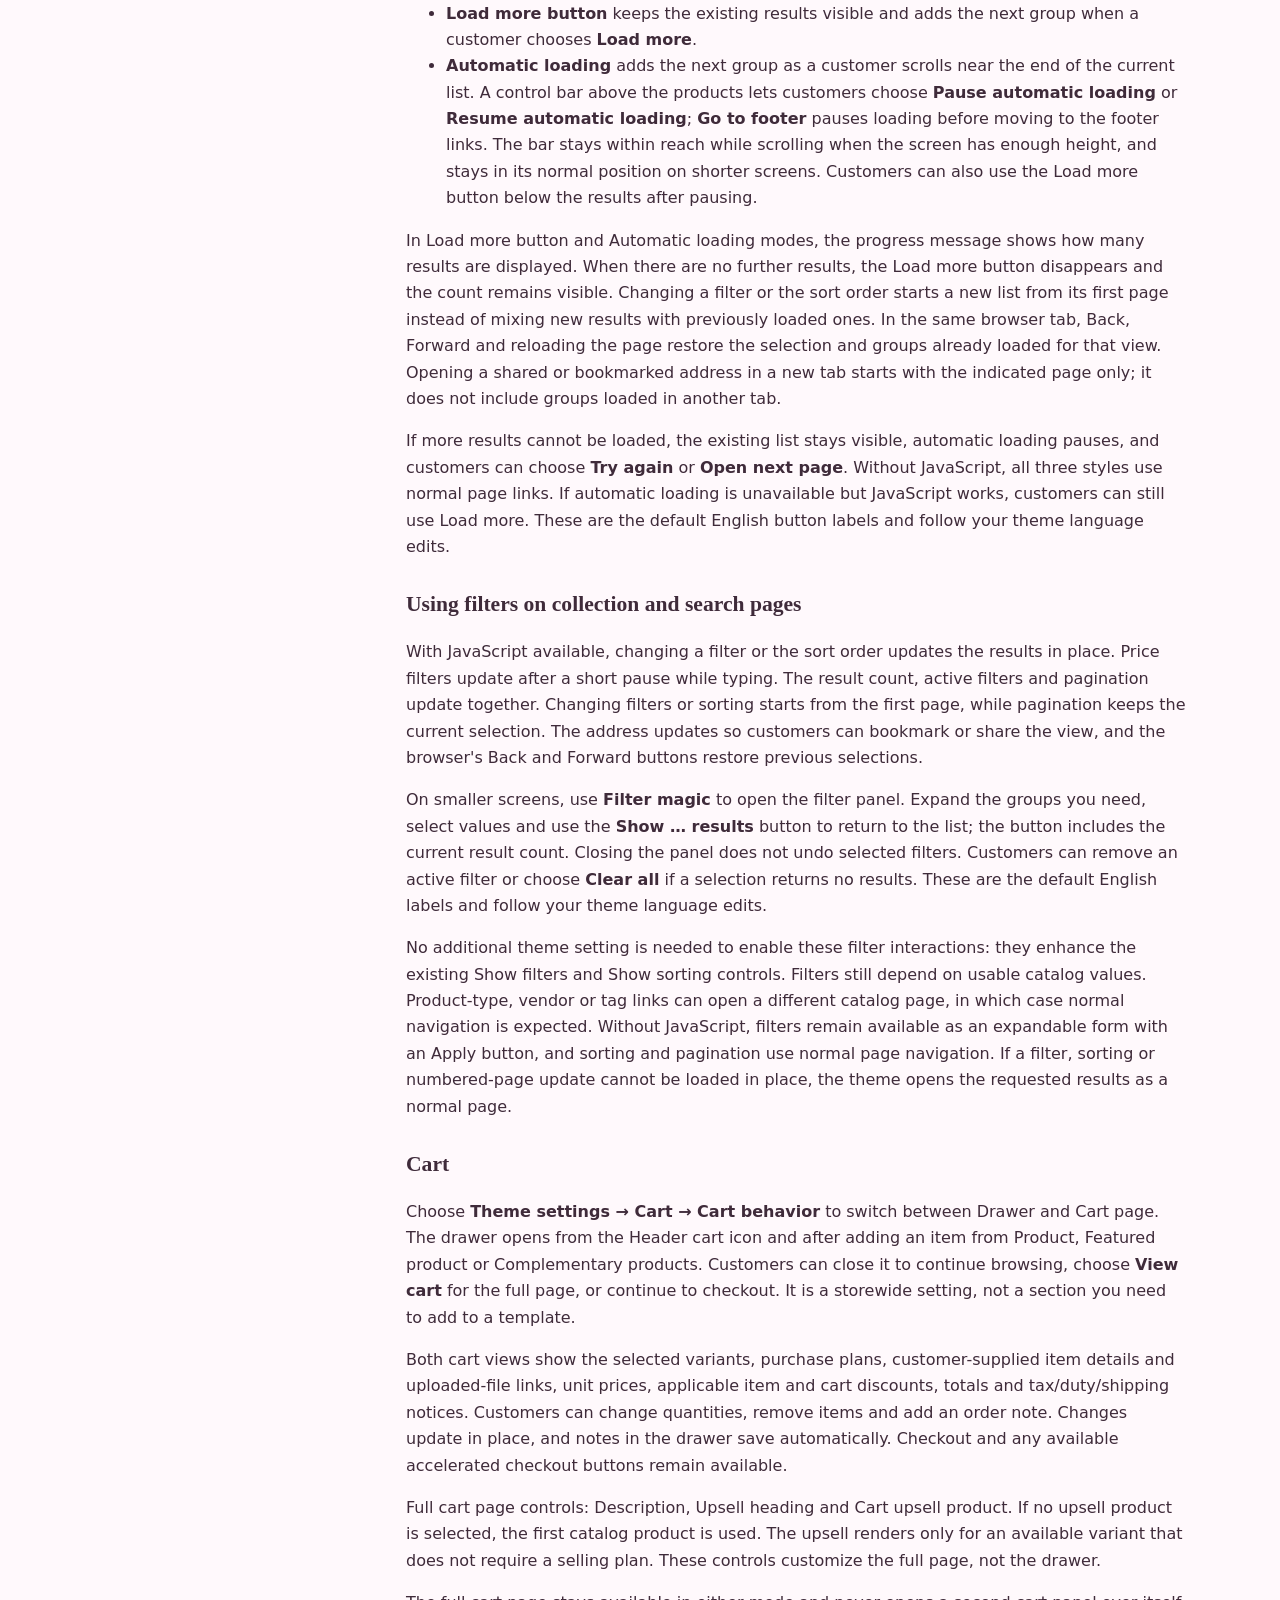
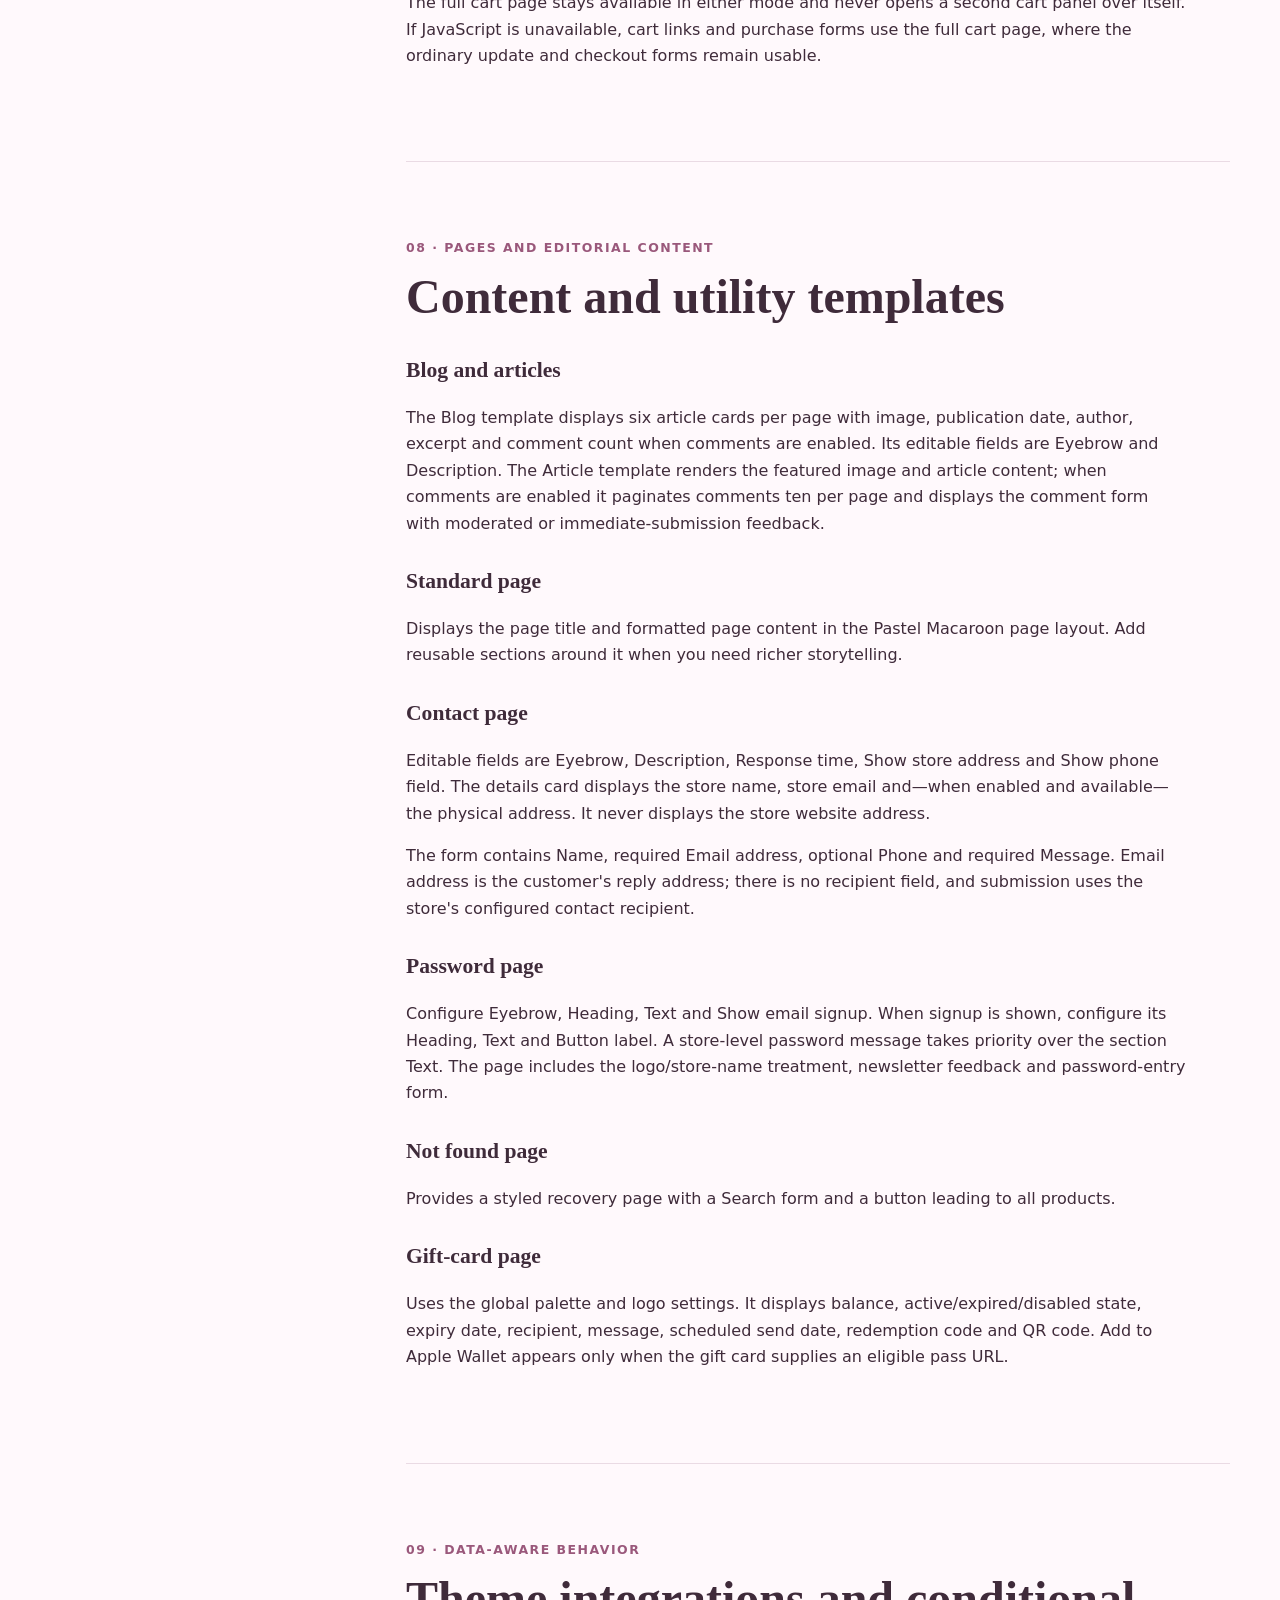
==== commit 3af59cdc: "Publish documentation from shopify-themes@1221409d712d2523440430eb2c713d0938d80cca" ====
--- a/index.html
+++ b/index.html
@@ -231,13 +231,22 @@
           <p>Enable <strong>Theme settings → Product cards → Show short description</strong> to display a short introduction below the product name and above its price. It applies to the same full product cards listed above, not the compact Header search suggestions or Complementary products. The setting is off by default to keep cards compact.</p>
           <p>The card uses the first 20 words of the product's description, adding an ellipsis when there is more text. Edit the beginning of each product's description to make this introduction useful; there is no separate card-description field. Formatting and embedded images are removed, and links become plain text. If the description has no text, no excerpt or empty gap is added. The excerpt works without JavaScript, and the full description on the product page is unchanged.</p>
           <h3 data-section-file="collection.liquid" data-template-file="collection.json">Collection</h3>
-          <p>Controls: <span data-section-setting="collection.liquid:eyebrow">Eyebrow</span>, <span data-section-setting="collection.liquid:show_filters">Show filters</span>, <span data-section-setting="collection.liquid:show_sort">Show sorting</span> and <span data-section-setting="collection.liquid:products_per_page">Products per page</span> (6–36 in steps of 3). The page uses the collection title, description and image, paginates product cards and preserves active filters while sorting. If native filter values are unavailable, the theme can offer product type, vendor and tag filters from the catalog.</p>
+          <p>Controls: <span data-section-setting="collection.liquid:eyebrow">Eyebrow</span>, <span data-section-setting="collection.liquid:show_filters">Show filters</span>, <span data-section-setting="collection.liquid:show_sort">Show sorting</span>, <span data-section-setting="collection.liquid:pagination_mode">Pagination style</span> and <span data-section-setting="collection.liquid:products_per_page">Products per page</span> (6–36 in steps of 3). The page uses the collection title, description and image, displays product cards and preserves active filters while sorting. If native filter values are unavailable, the theme can offer product type, vendor and tag filters from the catalog.</p>
           <h3 data-section-file="search.liquid" data-template-file="search.json">Search page</h3>
-          <p>Controls: <span data-section-setting="search.liquid:eyebrow">Eyebrow</span>, <span data-section-setting="search.liquid:heading">Heading</span>, <span data-section-setting="search.liquid:description">Description</span>, <span data-section-setting="search.liquid:show_filters">Show filters</span>, <span data-section-setting="search.liquid:show_sort">Show sorting</span>, <span data-section-setting="search.liquid:products_per_page">Results per page</span> (6–36 in steps of 3) and <span data-section-setting="search.liquid:columns_desktop">Columns on desktop</span> (3 or 4). Results can include products, articles and pages. Filtering appears after a search only when usable values exist; active filters and the original query are retained through sorting and pagination.</p>
+          <p>Controls: <span data-section-setting="search.liquid:eyebrow">Eyebrow</span>, <span data-section-setting="search.liquid:heading">Heading</span>, <span data-section-setting="search.liquid:description">Description</span>, <span data-section-setting="search.liquid:show_filters">Show filters</span>, <span data-section-setting="search.liquid:show_sort">Show sorting</span>, <span data-section-setting="search.liquid:pagination_mode">Pagination style</span>, <span data-section-setting="search.liquid:products_per_page">Results per page</span> (6–36 in steps of 3) and <span data-section-setting="search.liquid:columns_desktop">Columns on desktop</span> (3 or 4). Results can include products, articles and pages. Filtering appears after a search only when usable values exist; active filters and the original query are retained through sorting and pagination.</p>
+          <h3>Choose how more results appear</h3>
+          <p>Open the Collection or Search page section in the theme editor and choose <strong>Pagination style</strong>. You can choose a different style for each template. <strong>Products per page</strong> or <strong>Results per page</strong> controls how many items appear initially and in each additional group; search groups can contain articles and pages as well as products.</p>
+          <ul>
+            <li><strong>Pagination</strong> is the default. Customers use numbered page links to move between groups of results.</li>
+            <li><strong>Load more button</strong> keeps the existing results visible and adds the next group when a customer chooses <strong>Load more</strong>.</li>
+            <li><strong>Automatic loading</strong> adds the next group as a customer scrolls near the end of the current list. A control bar above the products lets customers choose <strong>Pause automatic loading</strong> or <strong>Resume automatic loading</strong>; <strong>Go to footer</strong> pauses loading before moving to the footer links. The bar stays within reach while scrolling when the screen has enough height, and stays in its normal position on shorter screens. Customers can also use the Load more button below the results after pausing.</li>
+          </ul>
+          <p>In Load more button and Automatic loading modes, the progress message shows how many results are displayed. When there are no further results, the Load more button disappears and the count remains visible. Changing a filter or the sort order starts a new list from its first page instead of mixing new results with previously loaded ones. In the same browser tab, Back, Forward and reloading the page restore the selection and groups already loaded for that view. Opening a shared or bookmarked address in a new tab starts with the indicated page only; it does not include groups loaded in another tab.</p>
+          <p>If more results cannot be loaded, the existing list stays visible, automatic loading pauses, and customers can choose <strong>Try again</strong> or <strong>Open next page</strong>. Without JavaScript, all three styles use normal page links. If automatic loading is unavailable but JavaScript works, customers can still use Load more. These are the default English button labels and follow your theme language edits.</p>
           <h3>Using filters on collection and search pages</h3>
           <p>With JavaScript available, changing a filter or the sort order updates the results in place. Price filters update after a short pause while typing. The result count, active filters and pagination update together. Changing filters or sorting starts from the first page, while pagination keeps the current selection. The address updates so customers can bookmark or share the view, and the browser's Back and Forward buttons restore previous selections.</p>
           <p>On smaller screens, use <strong>Filter magic</strong> to open the filter panel. Expand the groups you need, select values and use the <strong>Show … results</strong> button to return to the list; the button includes the current result count. Closing the panel does not undo selected filters. Customers can remove an active filter or choose <strong>Clear all</strong> if a selection returns no results. These are the default English labels and follow your theme language edits.</p>
-          <p>No additional theme setting is needed to enable these interactions: they enhance the existing Show filters and Show sorting controls. Filters still depend on usable catalog values. Product-type, vendor or tag links can open a different catalog page, in which case normal navigation is expected. Without JavaScript, filters remain available as an expandable form with an Apply button, and sorting and pagination use normal page navigation. If an in-place update cannot be loaded, the theme opens the requested results as a normal page.</p>
+          <p>No additional theme setting is needed to enable these filter interactions: they enhance the existing Show filters and Show sorting controls. Filters still depend on usable catalog values. Product-type, vendor or tag links can open a different catalog page, in which case normal navigation is expected. Without JavaScript, filters remain available as an expandable form with an Apply button, and sorting and pagination use normal page navigation. If a filter, sorting or numbered-page update cannot be loaded in place, the theme opens the requested results as a normal page.</p>
           <h3 data-section-file="cart.liquid" data-template-file="cart.json">Cart</h3>
           <p>Choose <strong>Theme settings → Cart → Cart behavior</strong> to switch between Drawer and Cart page. The drawer opens from the Header cart icon and after adding an item from Product, Featured product or Complementary products. Customers can close it to continue browsing, choose <strong>View cart</strong> for the full page, or continue to checkout. It is a storewide setting, not a section you need to add to a template.</p>
           <p>Both cart views show the selected variants, purchase plans, customer-supplied item details and uploaded-file links, unit prices, applicable item and cart discounts, totals and tax/duty/shipping notices. Customers can change quantities, remove items and add an order note. Changes update in place, and notes in the drawer save automatically. Checkout and any available accelerated checkout buttons remain available.</p>
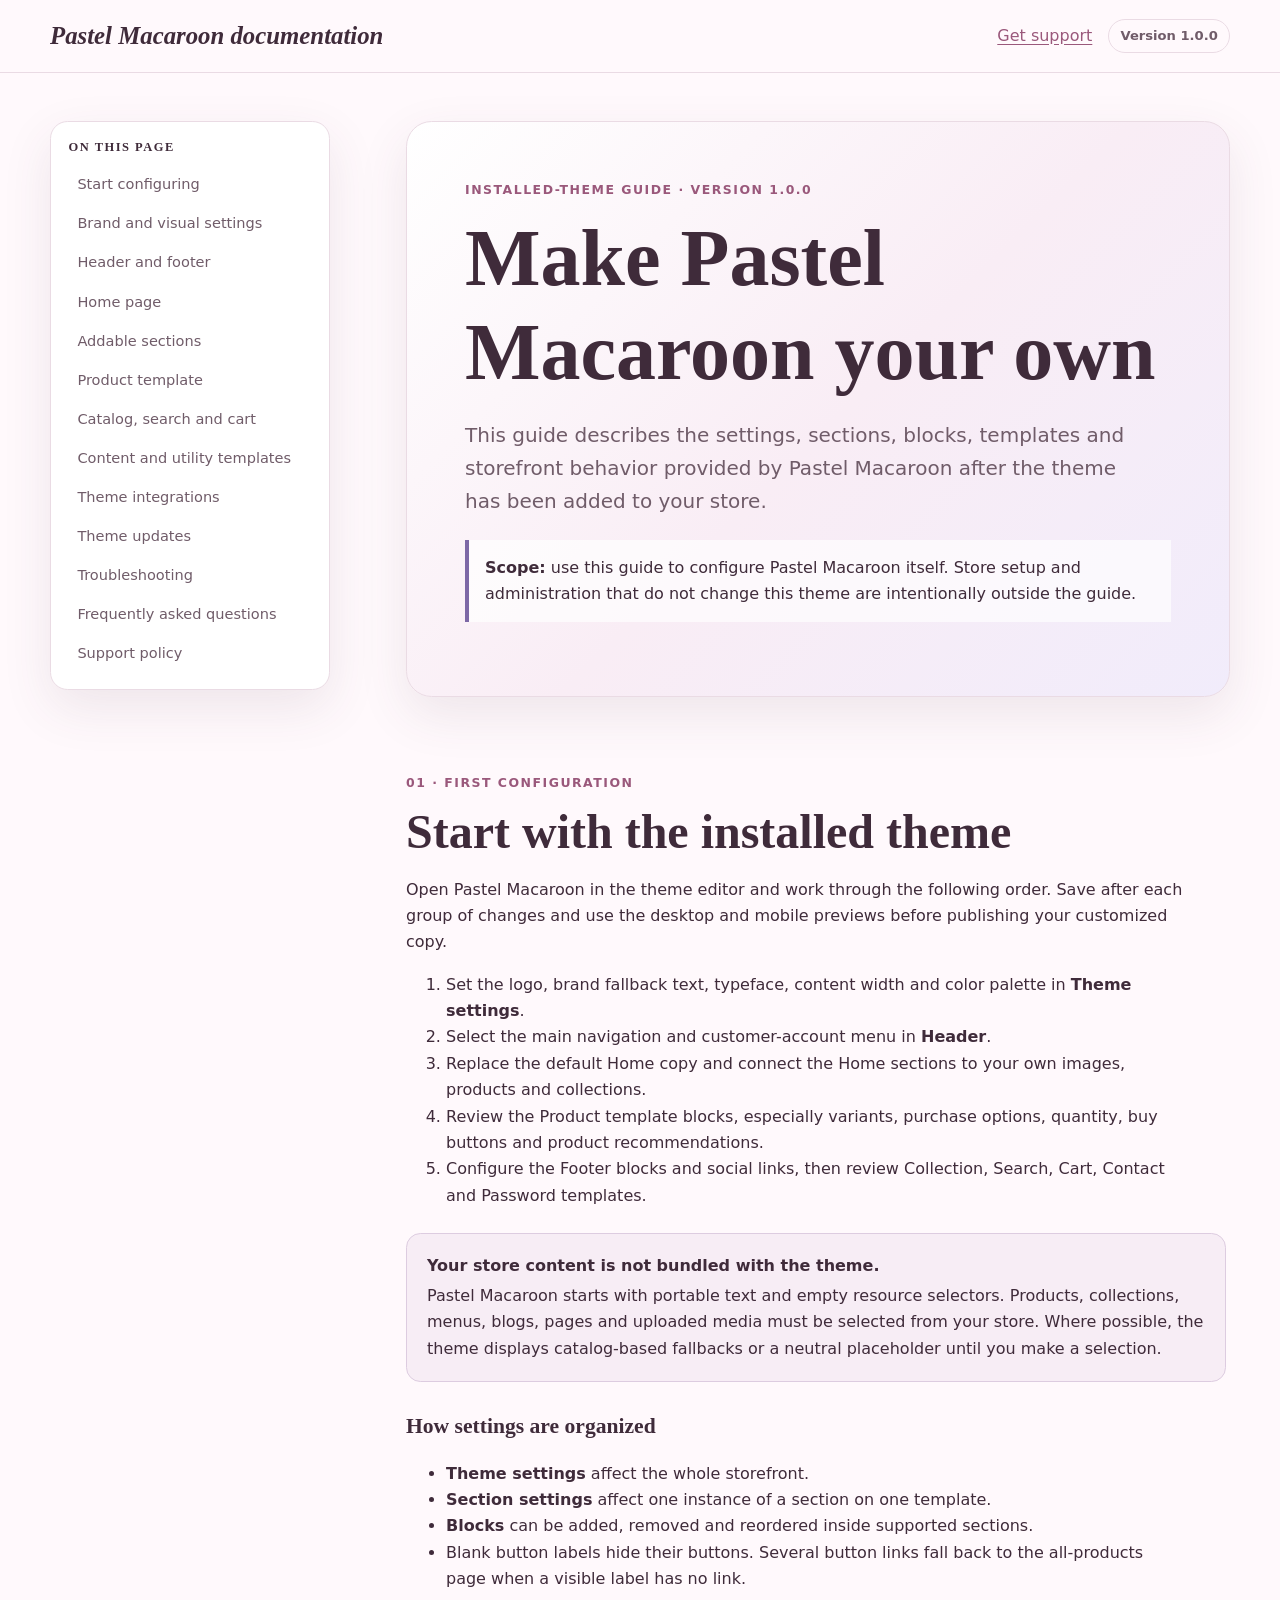
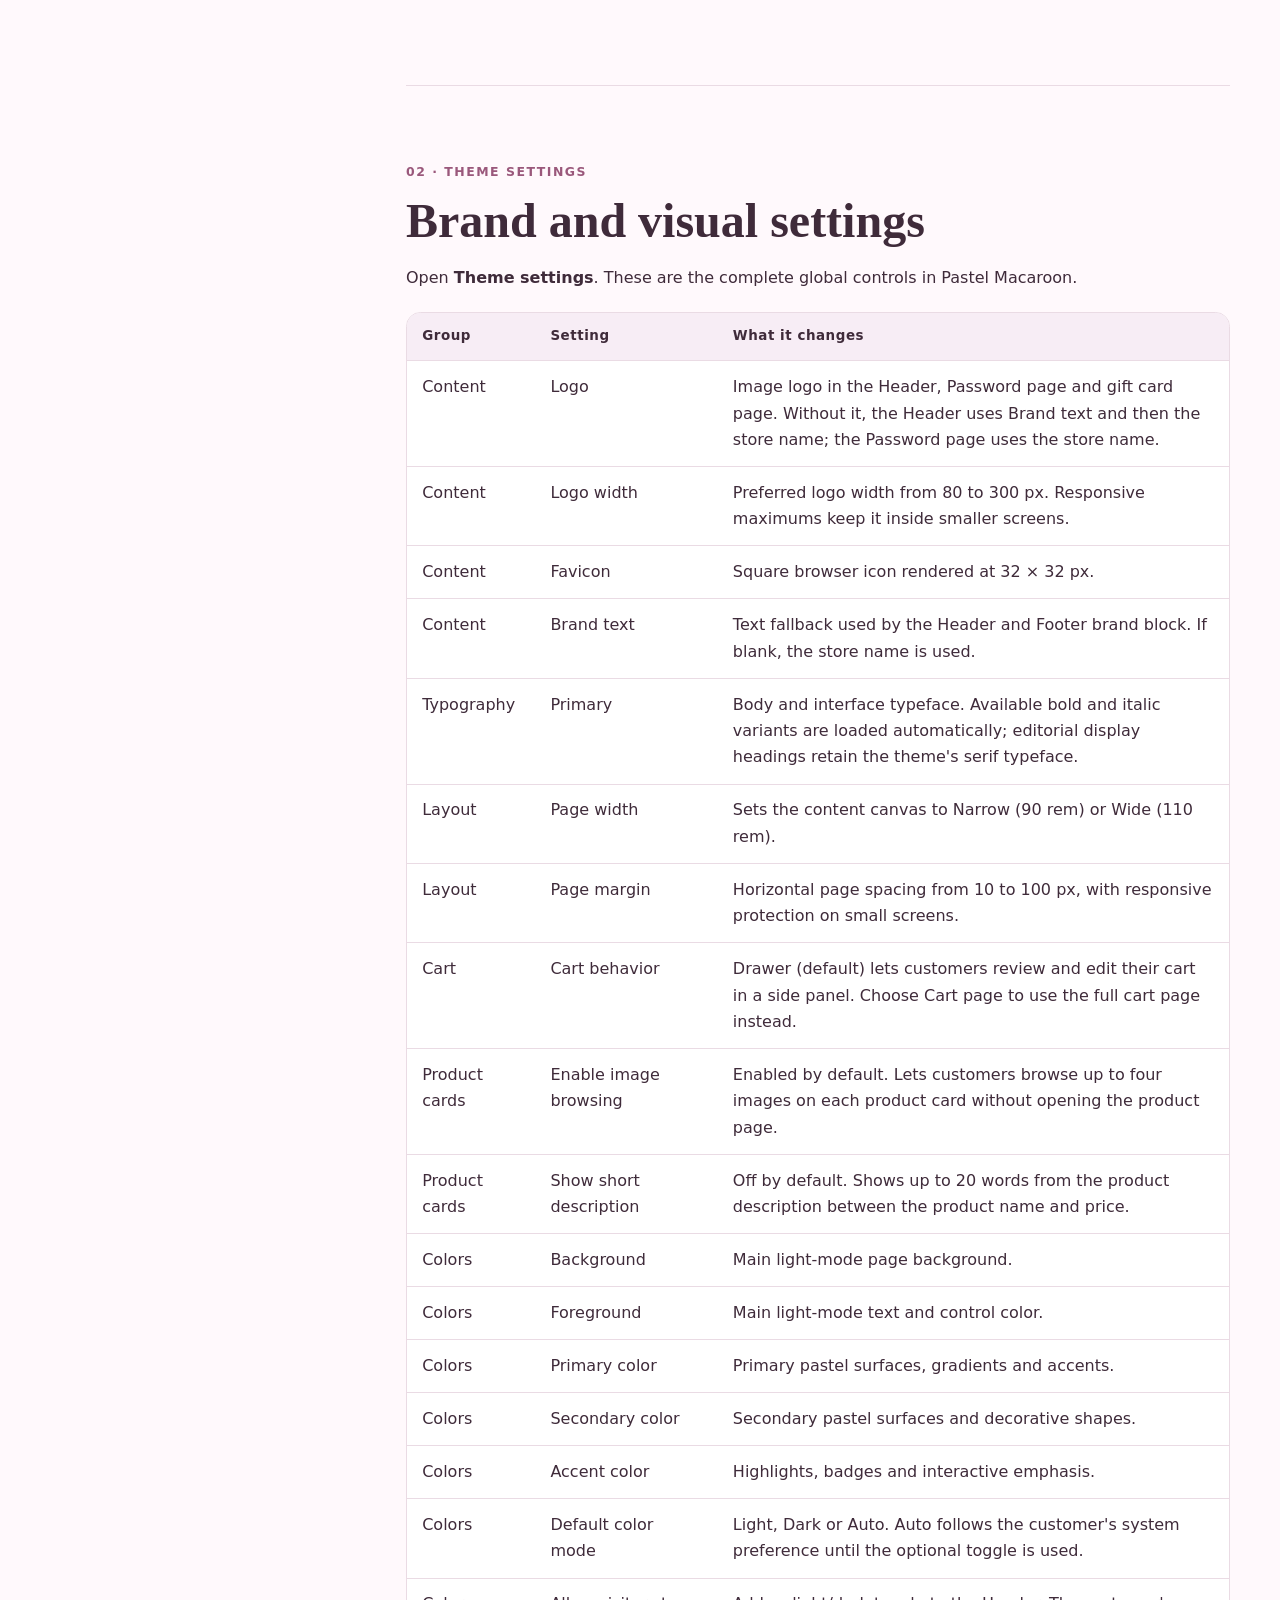
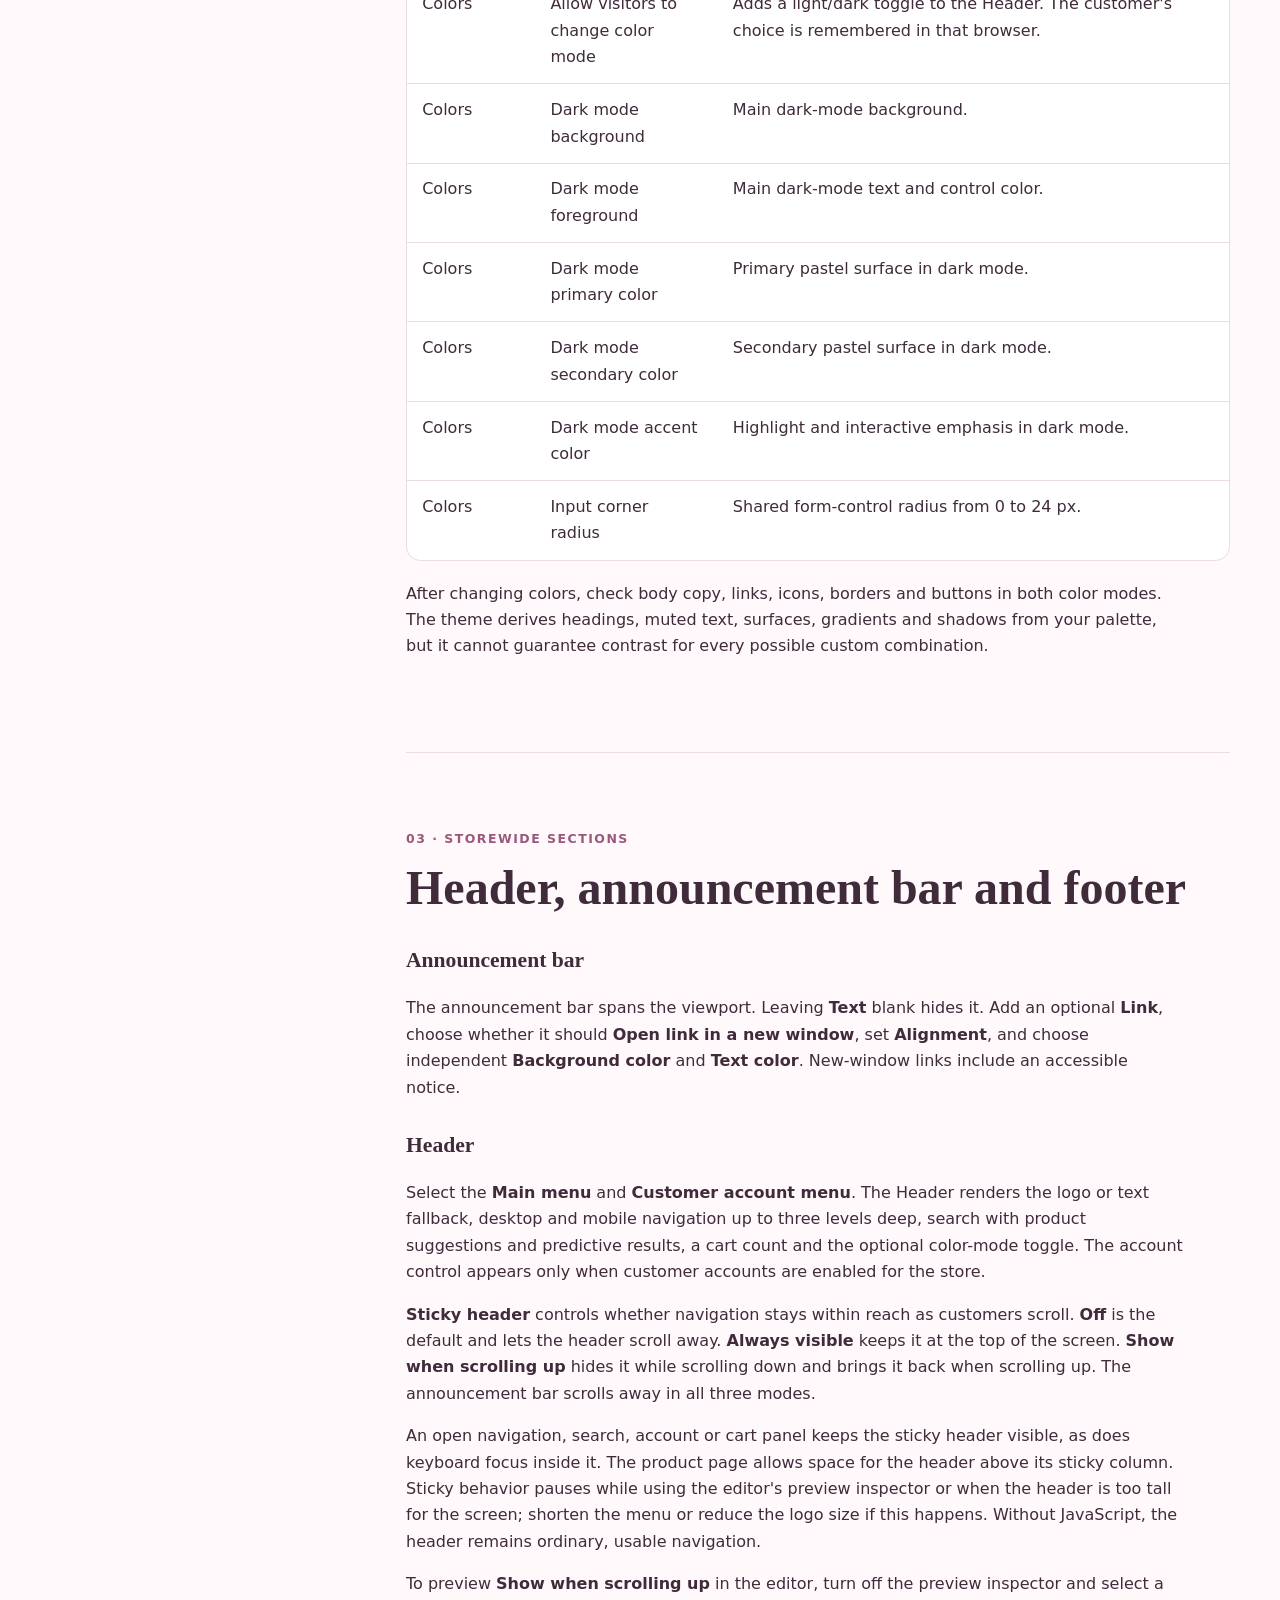
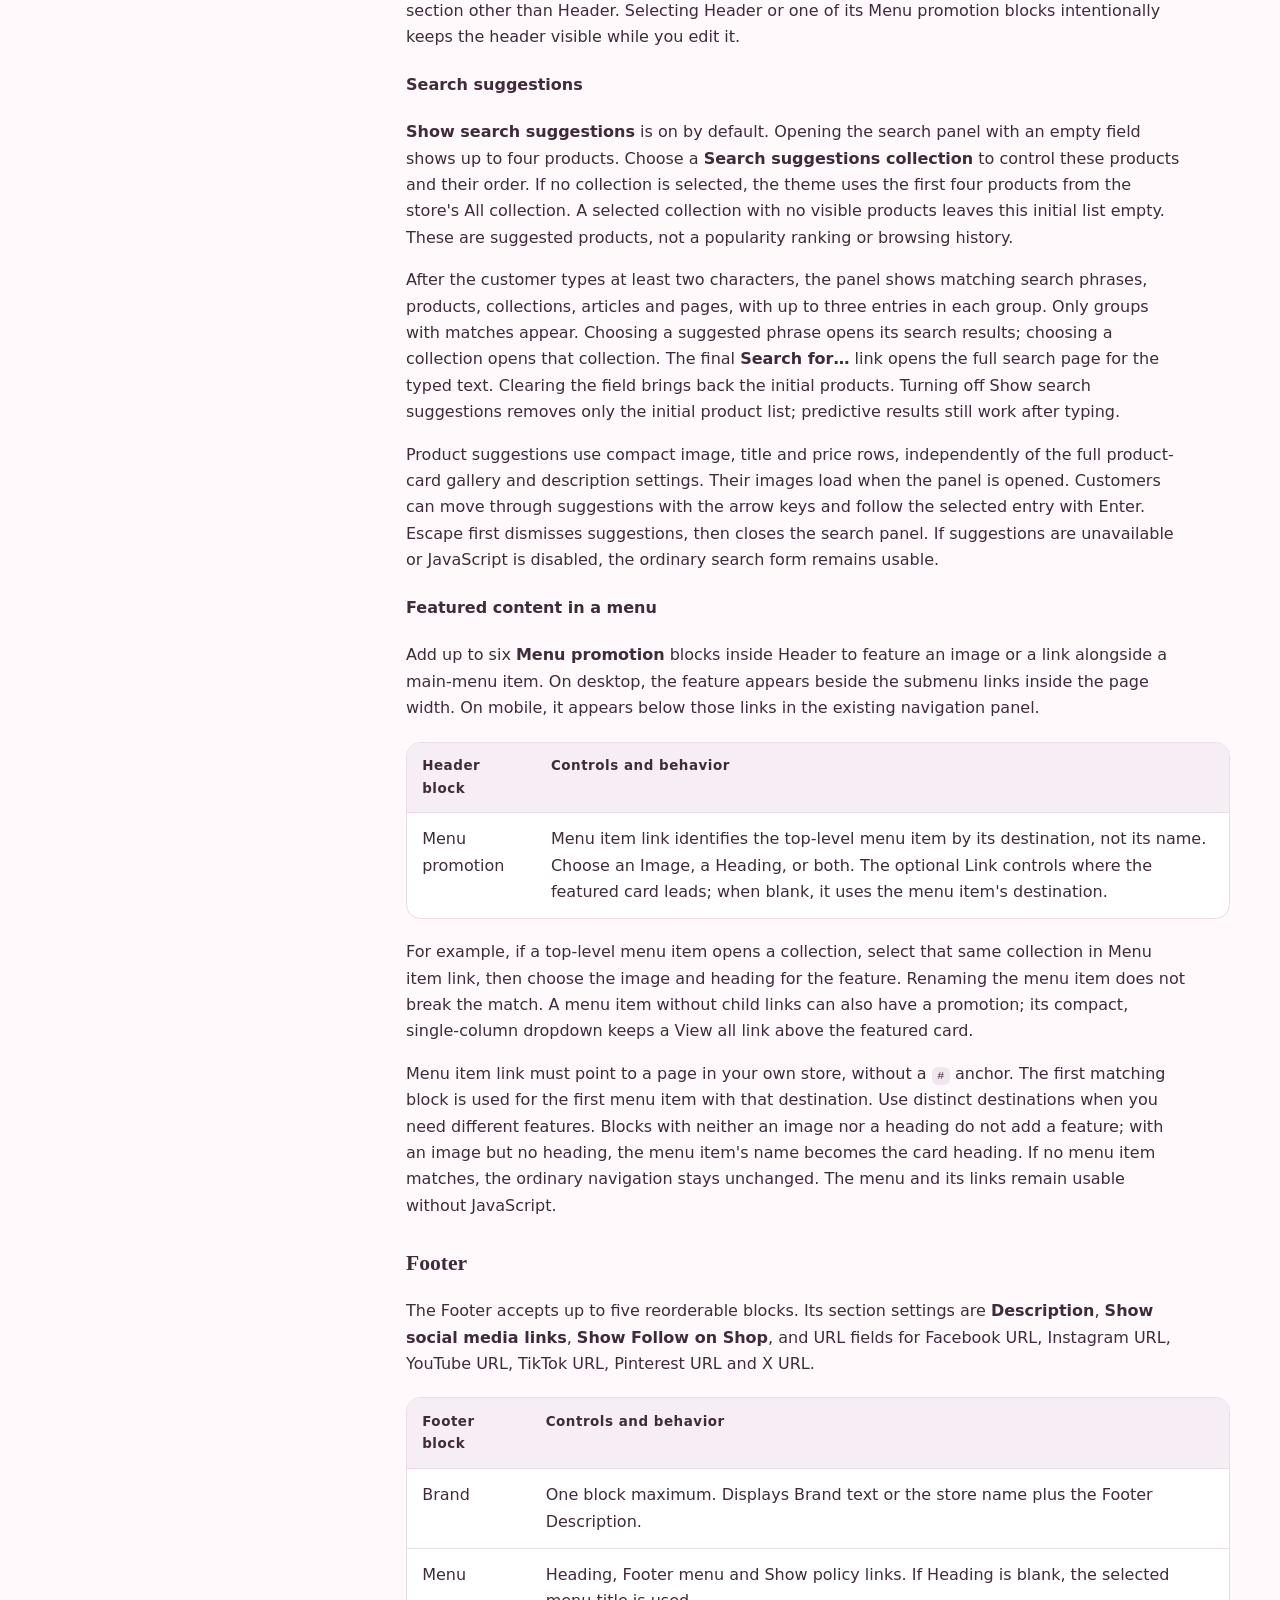
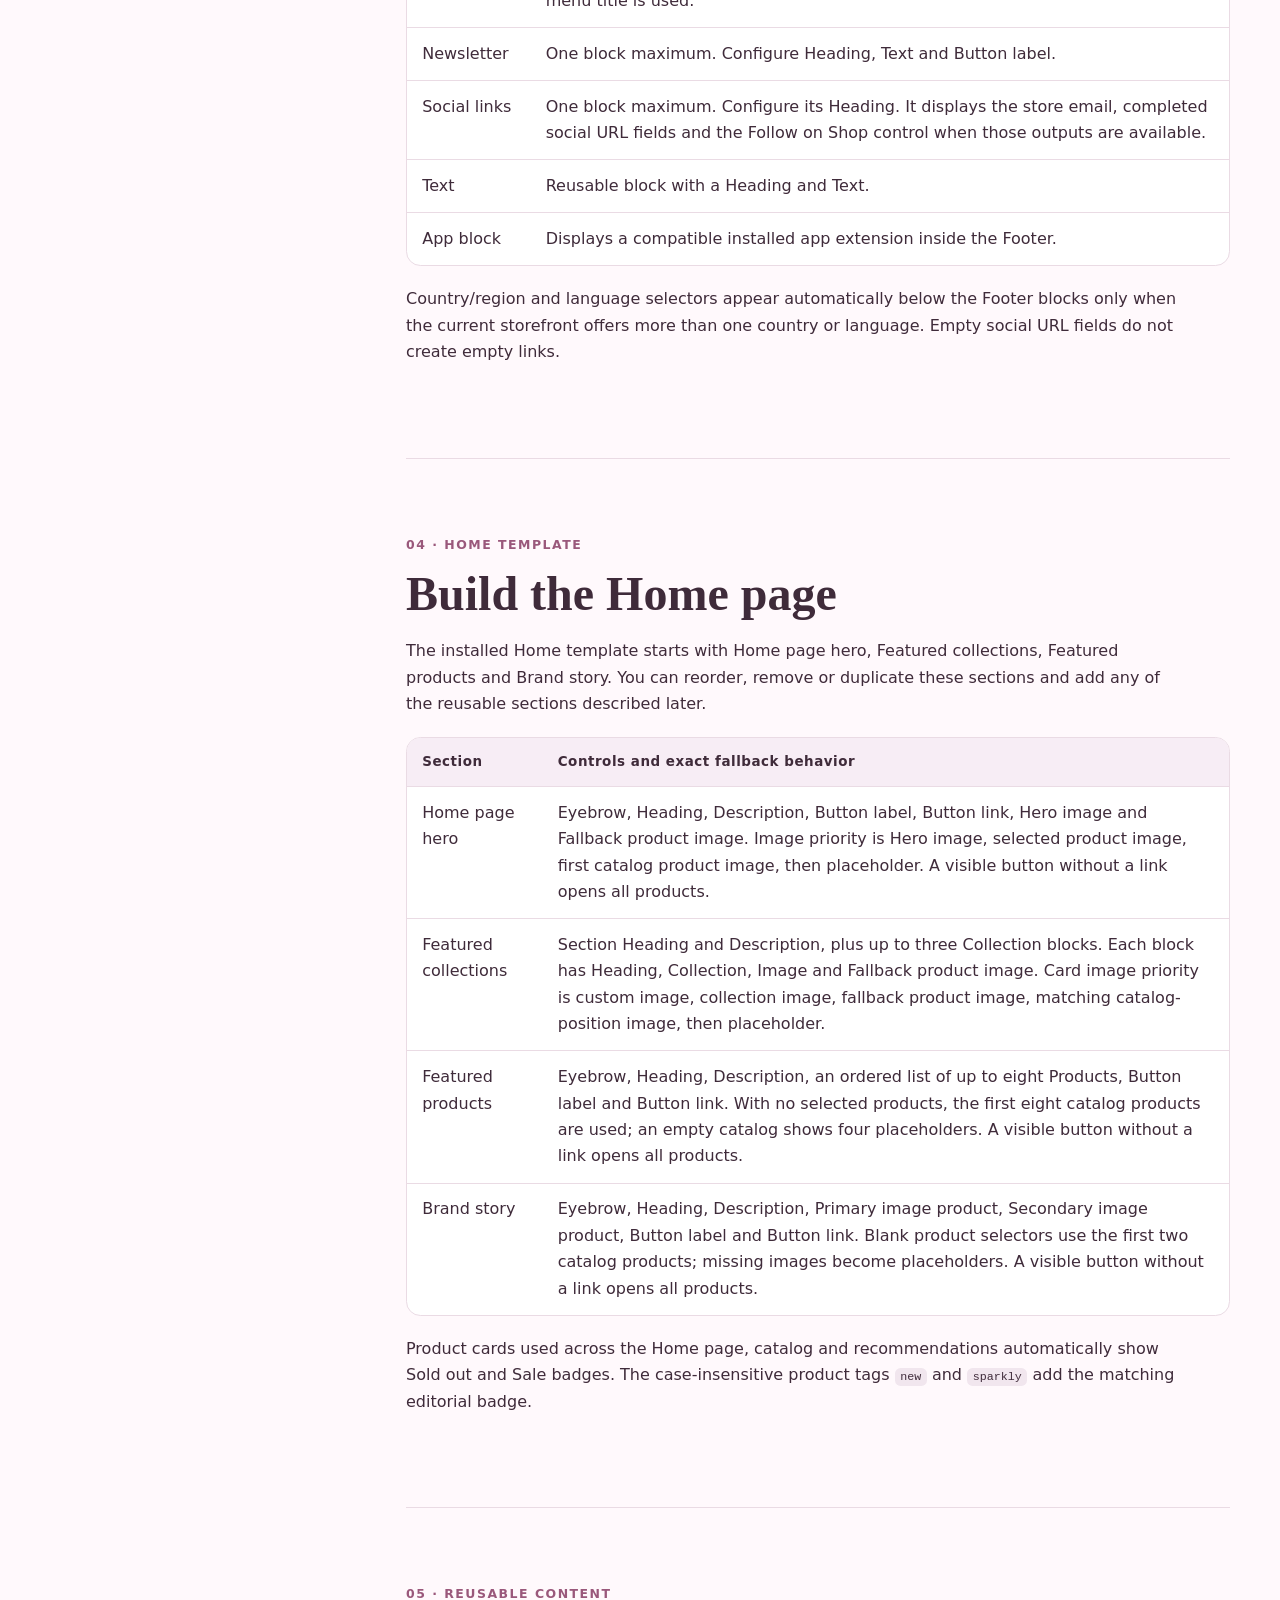
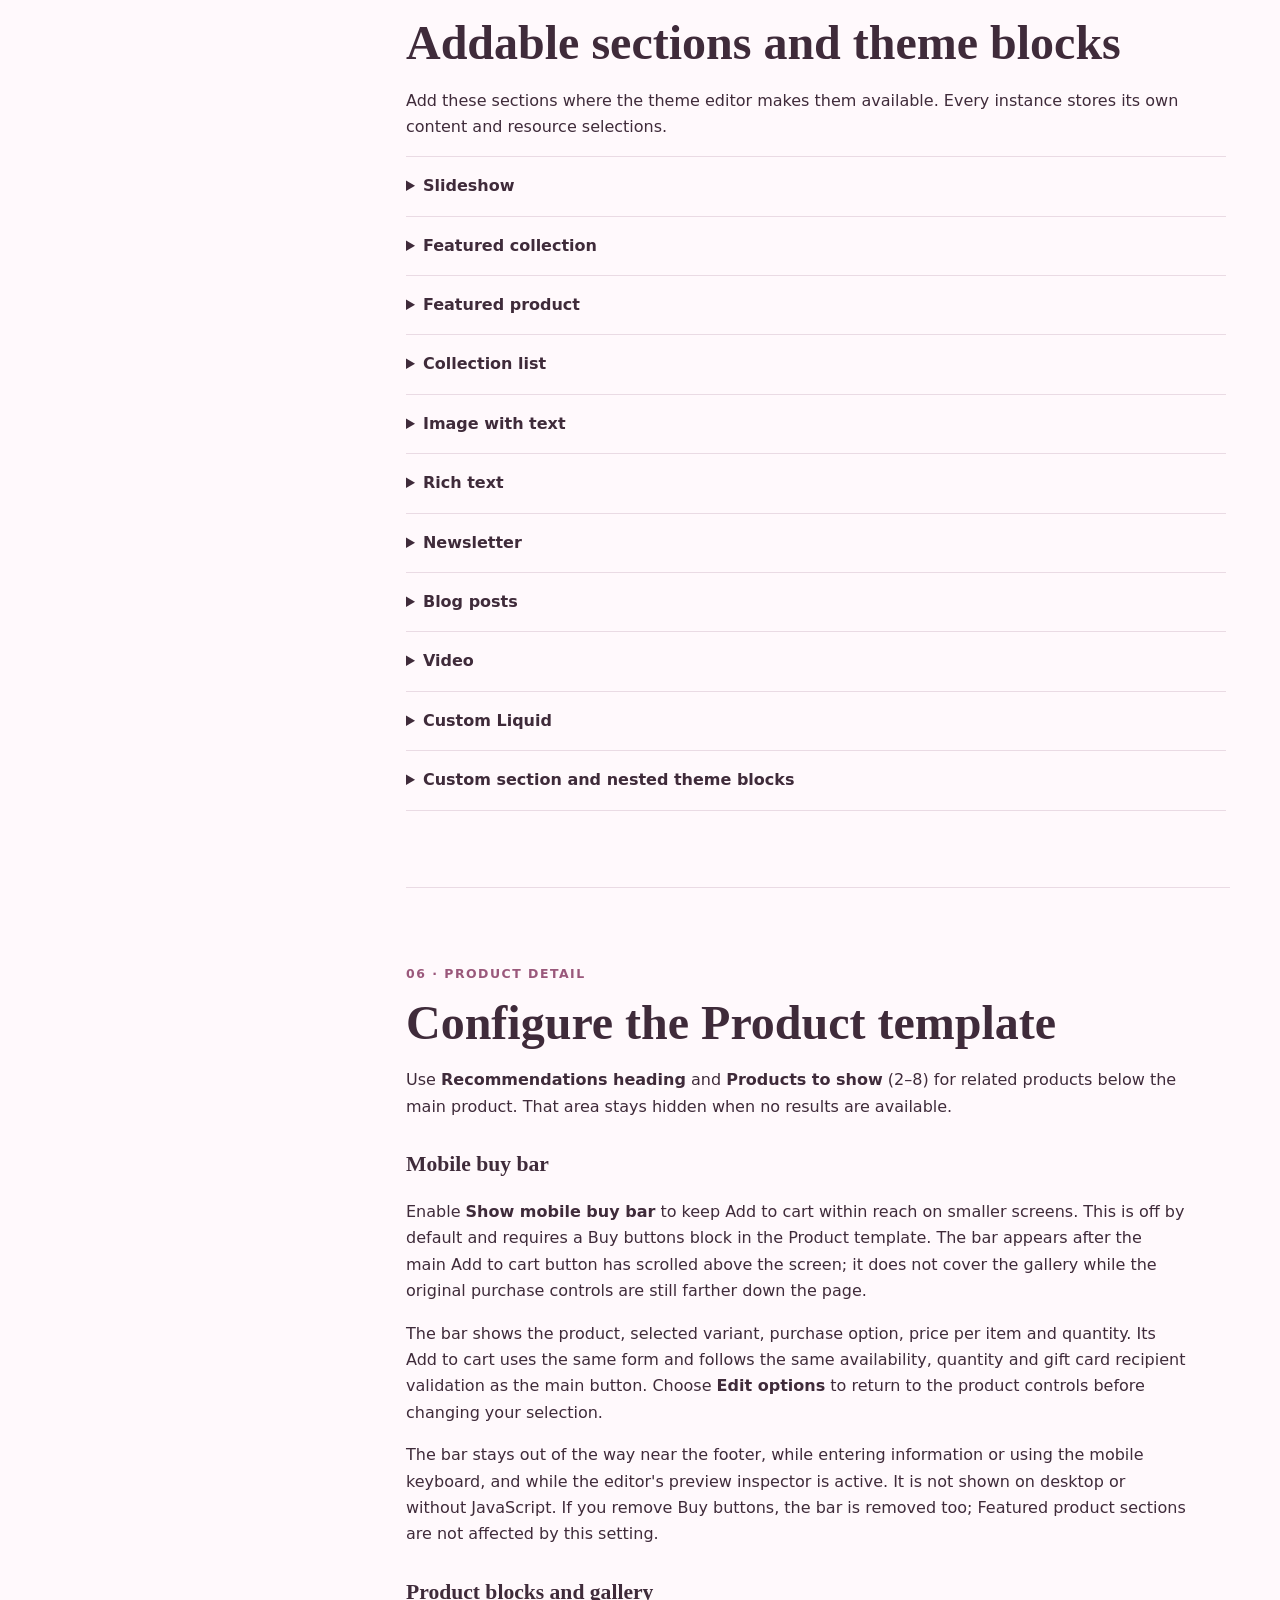
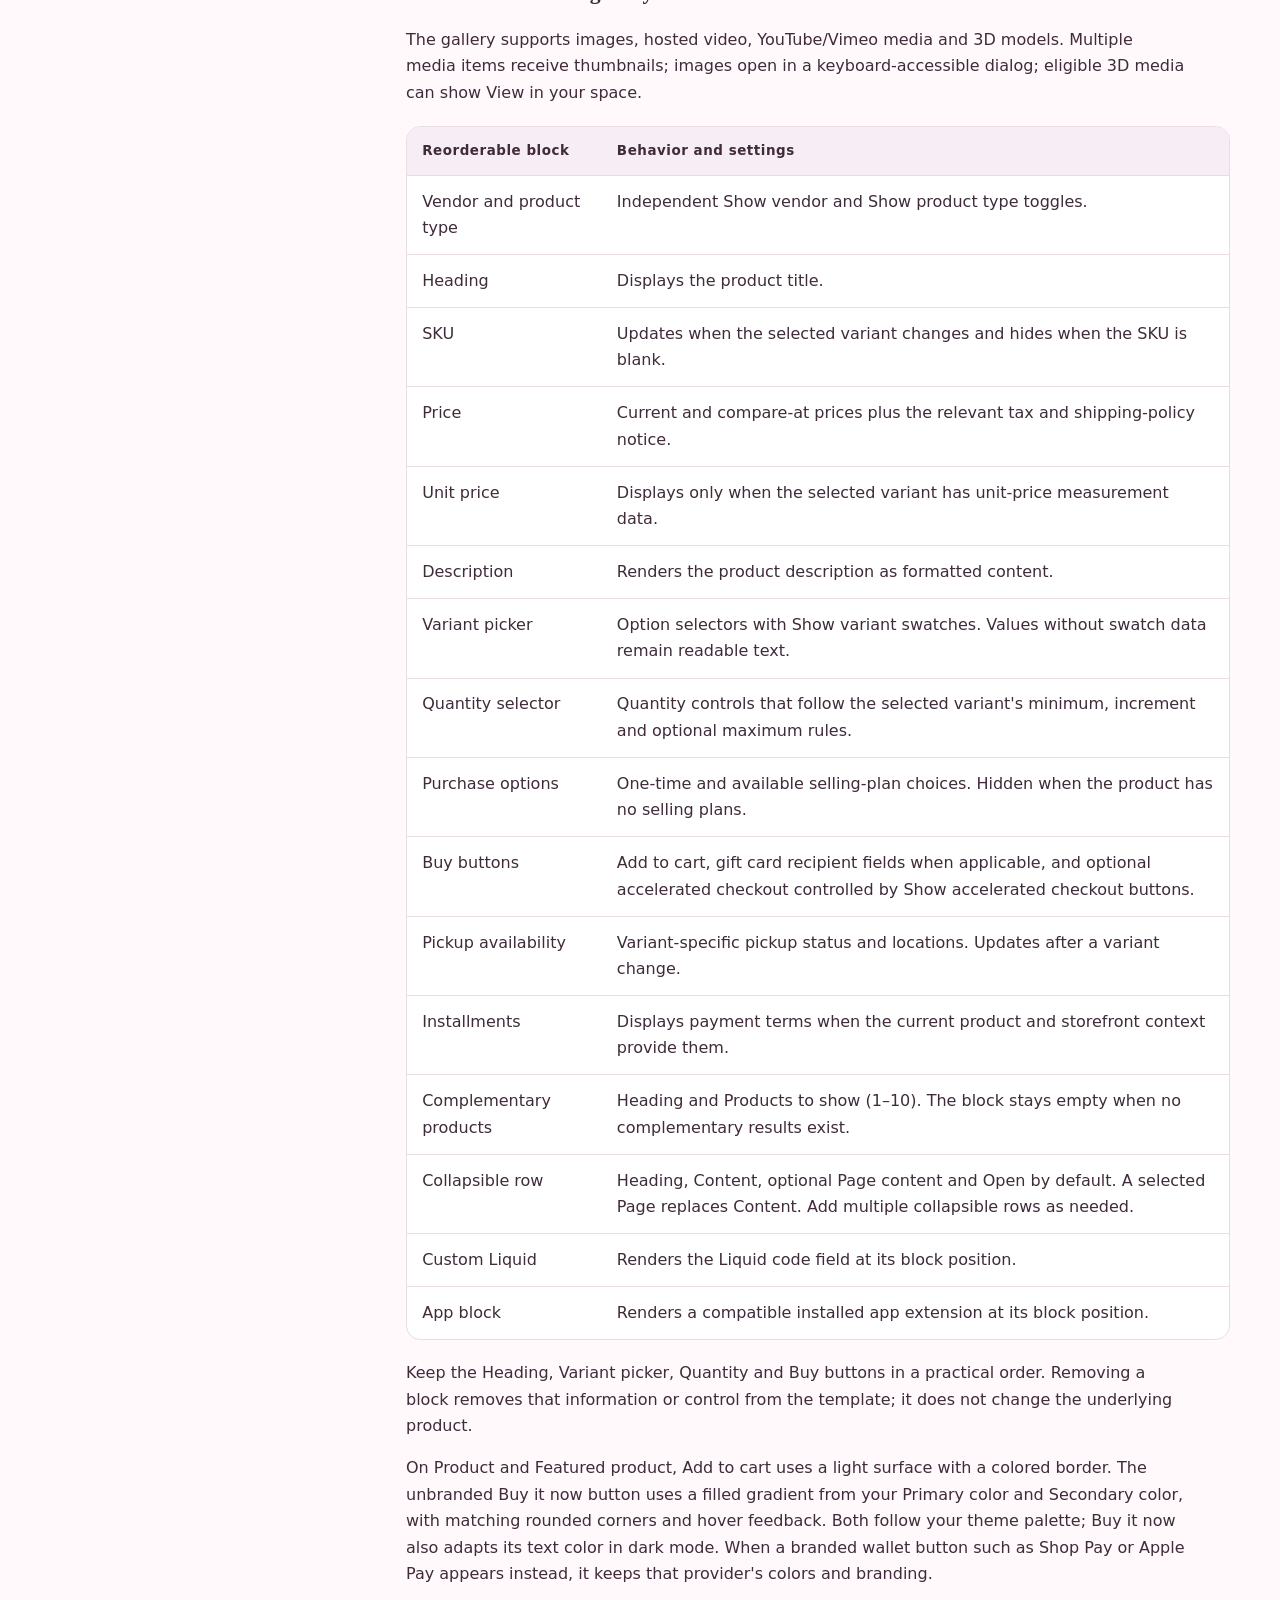
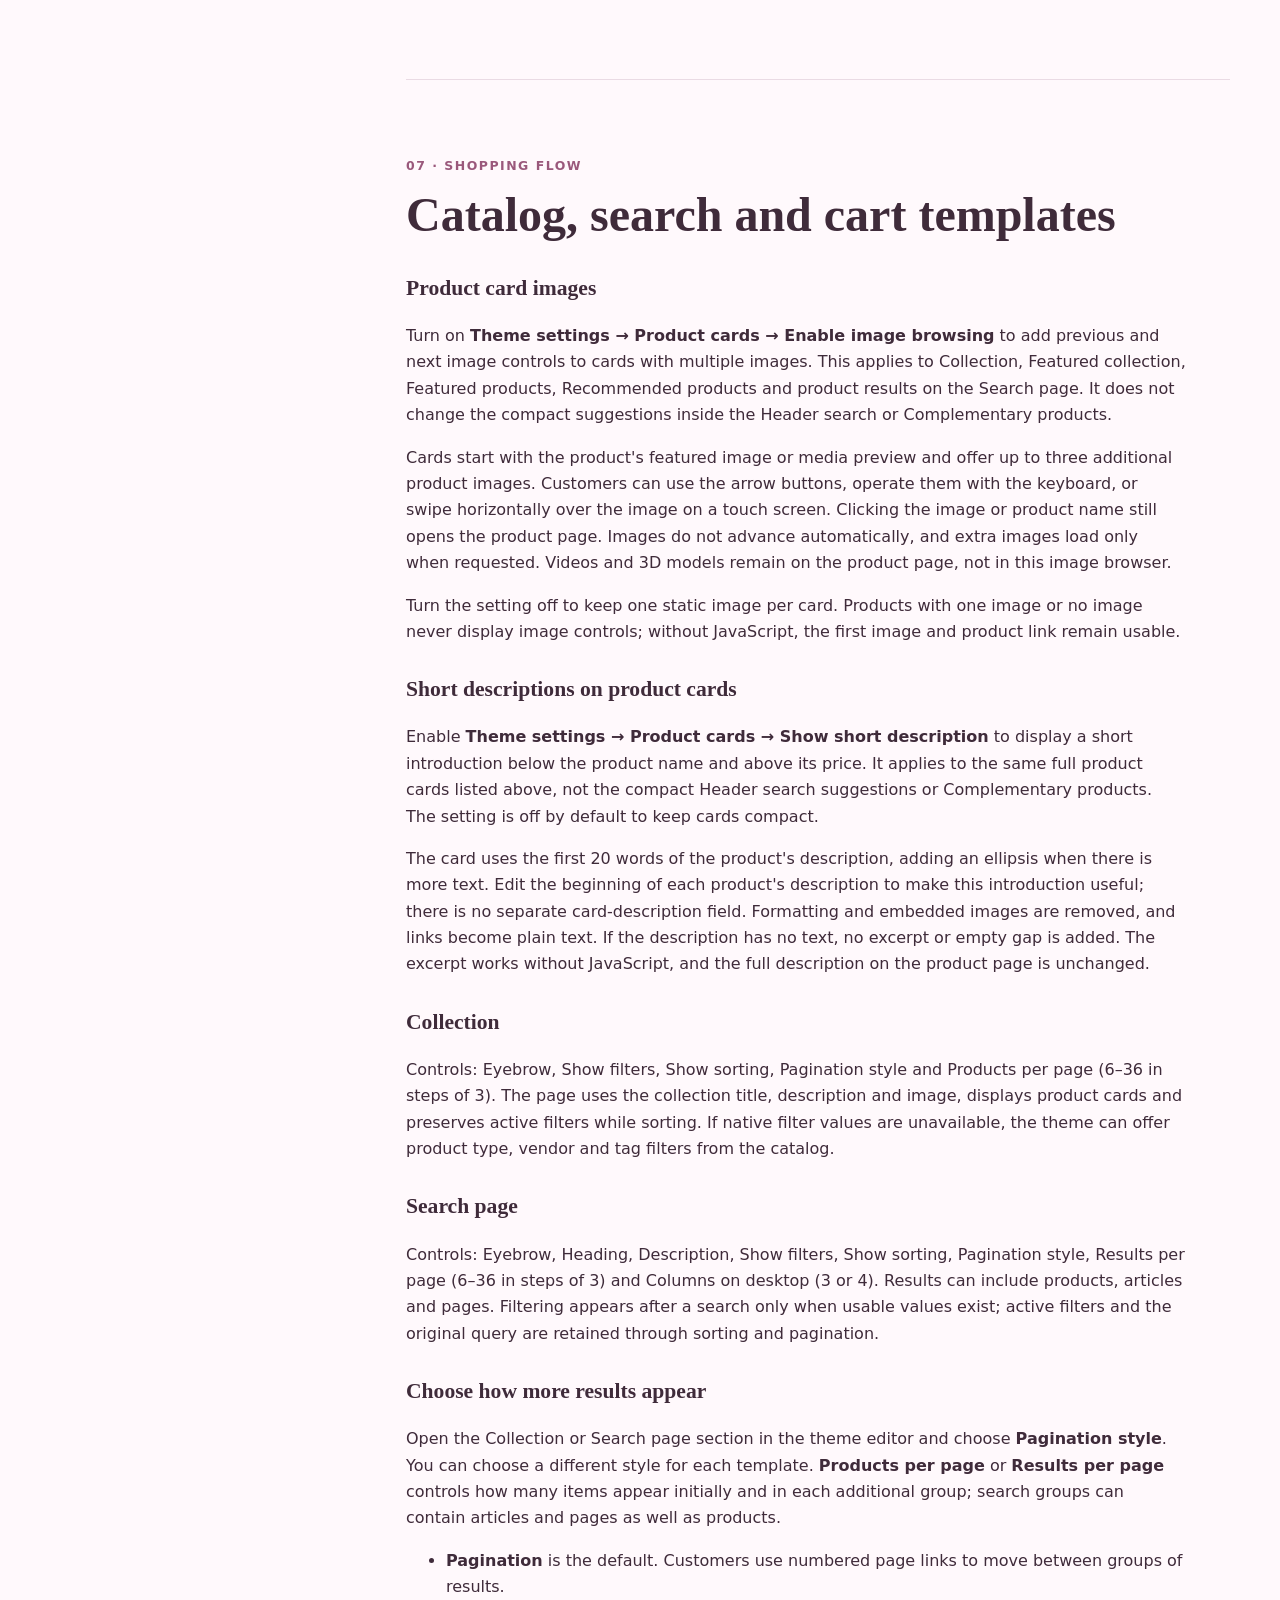
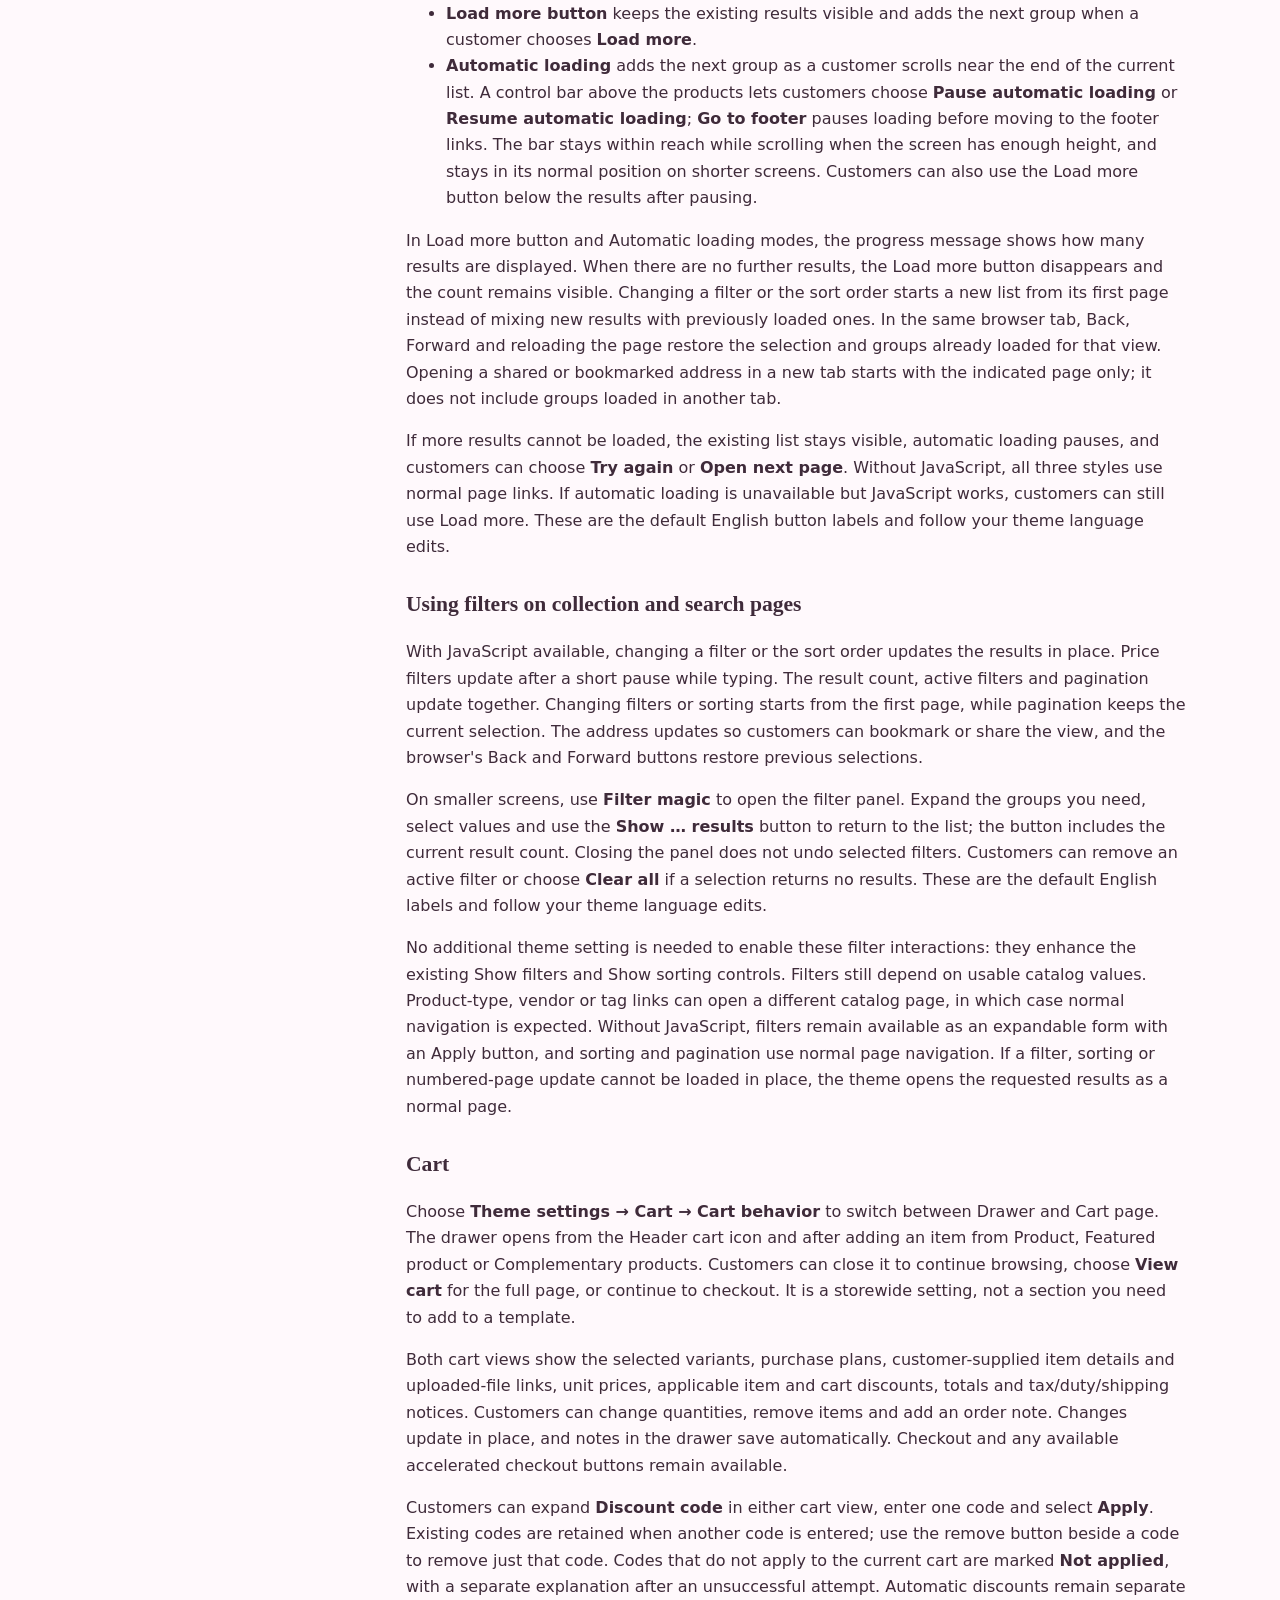
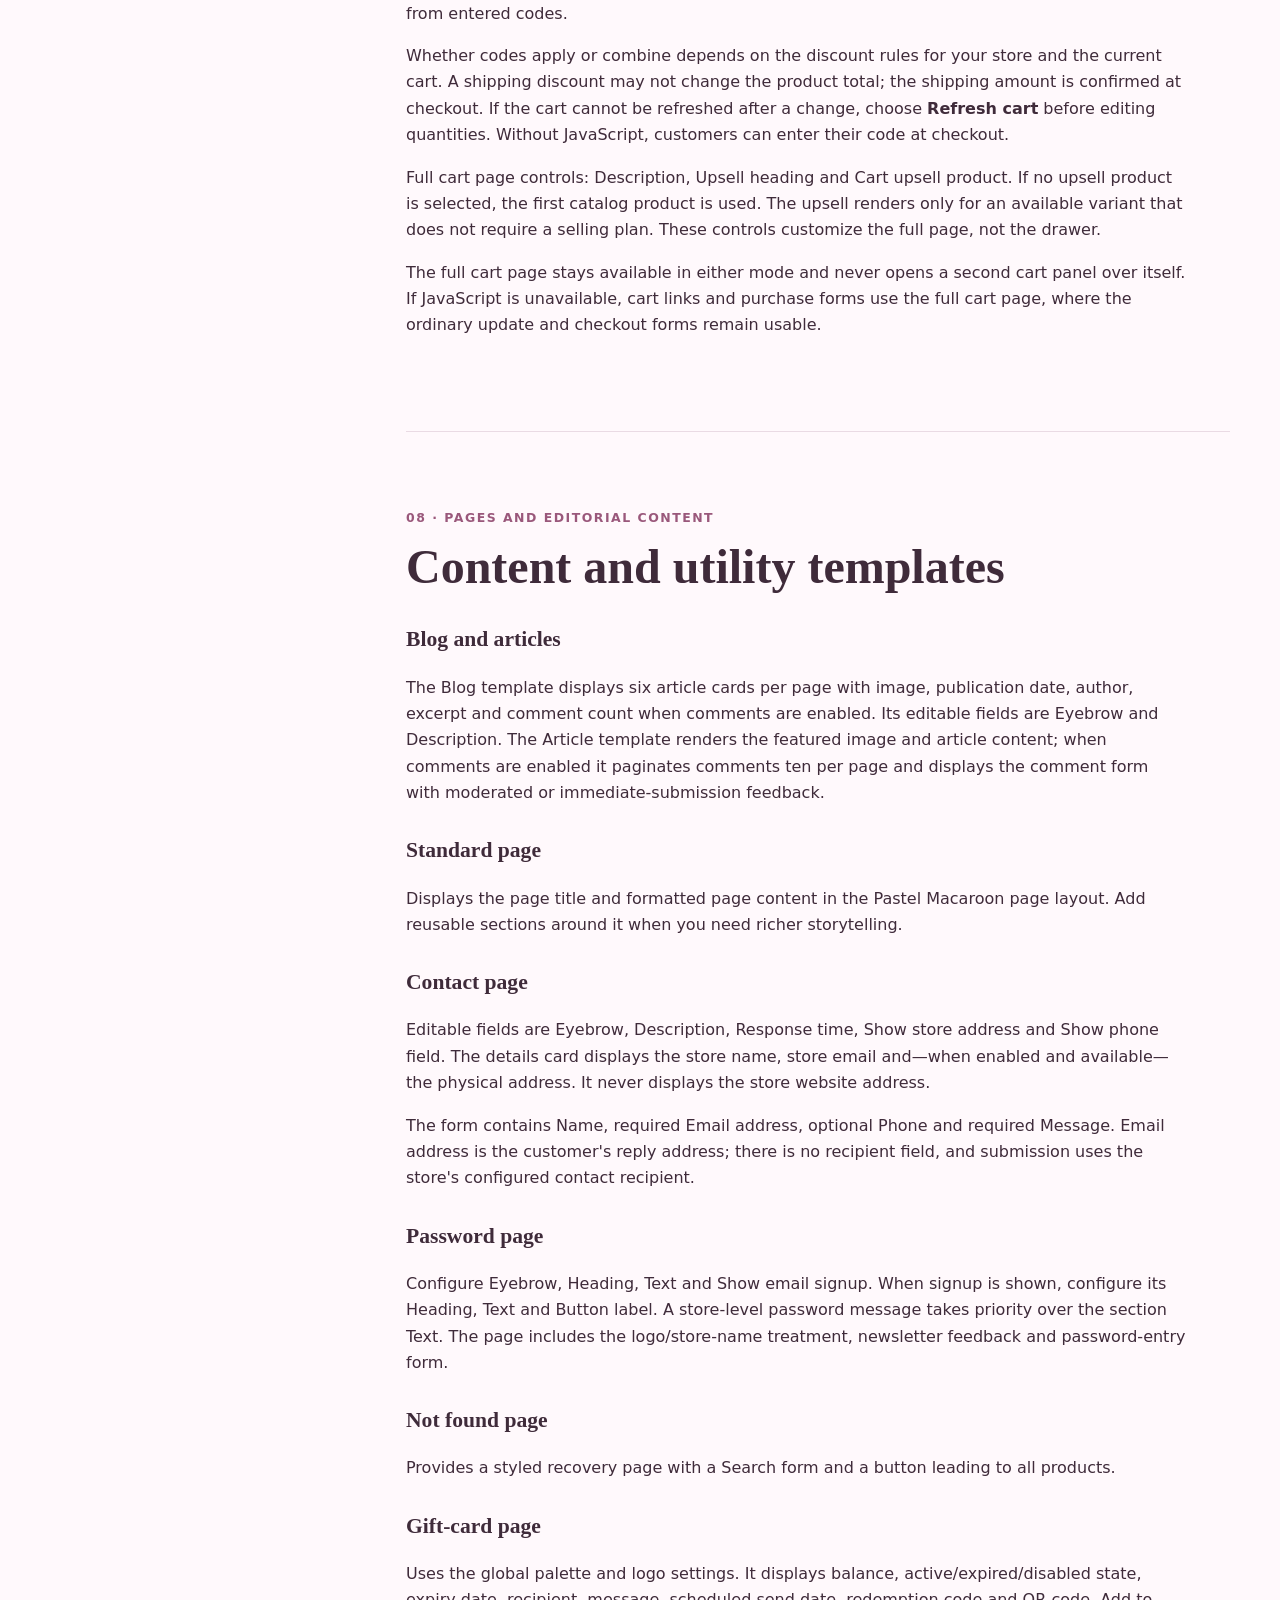
==== commit 3839274e: "Publish documentation from shopify-themes@3d0044294617f3e95d5531148e2076199f8cbece" ====
--- a/index.html
+++ b/index.html
@@ -250,6 +250,8 @@
           <h3 data-section-file="cart.liquid" data-template-file="cart.json">Cart</h3>
           <p>Choose <strong>Theme settings → Cart → Cart behavior</strong> to switch between Drawer and Cart page. The drawer opens from the Header cart icon and after adding an item from Product, Featured product or Complementary products. Customers can close it to continue browsing, choose <strong>View cart</strong> for the full page, or continue to checkout. It is a storewide setting, not a section you need to add to a template.</p>
           <p>Both cart views show the selected variants, purchase plans, customer-supplied item details and uploaded-file links, unit prices, applicable item and cart discounts, totals and tax/duty/shipping notices. Customers can change quantities, remove items and add an order note. Changes update in place, and notes in the drawer save automatically. Checkout and any available accelerated checkout buttons remain available.</p>
+          <p>Customers can expand <strong>Discount code</strong> in either cart view, enter one code and select <strong>Apply</strong>. Existing codes are retained when another code is entered; use the remove button beside a code to remove just that code. Codes that do not apply to the current cart are marked <strong>Not applied</strong>, with a separate explanation after an unsuccessful attempt. Automatic discounts remain separate from entered codes.</p>
+          <p>Whether codes apply or combine depends on the discount rules for your store and the current cart. A shipping discount may not change the product total; the shipping amount is confirmed at checkout. If the cart cannot be refreshed after a change, choose <strong>Refresh cart</strong> before editing quantities. Without JavaScript, customers can enter their code at checkout.</p>
           <p>Full cart page controls: <span data-section-setting="cart.liquid:description">Description</span>, <span data-section-setting="cart.liquid:upsell_heading">Upsell heading</span> and <span data-section-setting="cart.liquid:upsell_product">Cart upsell product</span>. If no upsell product is selected, the first catalog product is used. The upsell renders only for an available variant that does not require a selling plan. These controls customize the full page, not the drawer.</p>
           <p>The full cart page stays available in either mode and never opens a second cart panel over itself. If JavaScript is unavailable, cart links and purchase forms use the full cart page, where the ordinary update and checkout forms remain usable.</p>
         </section>
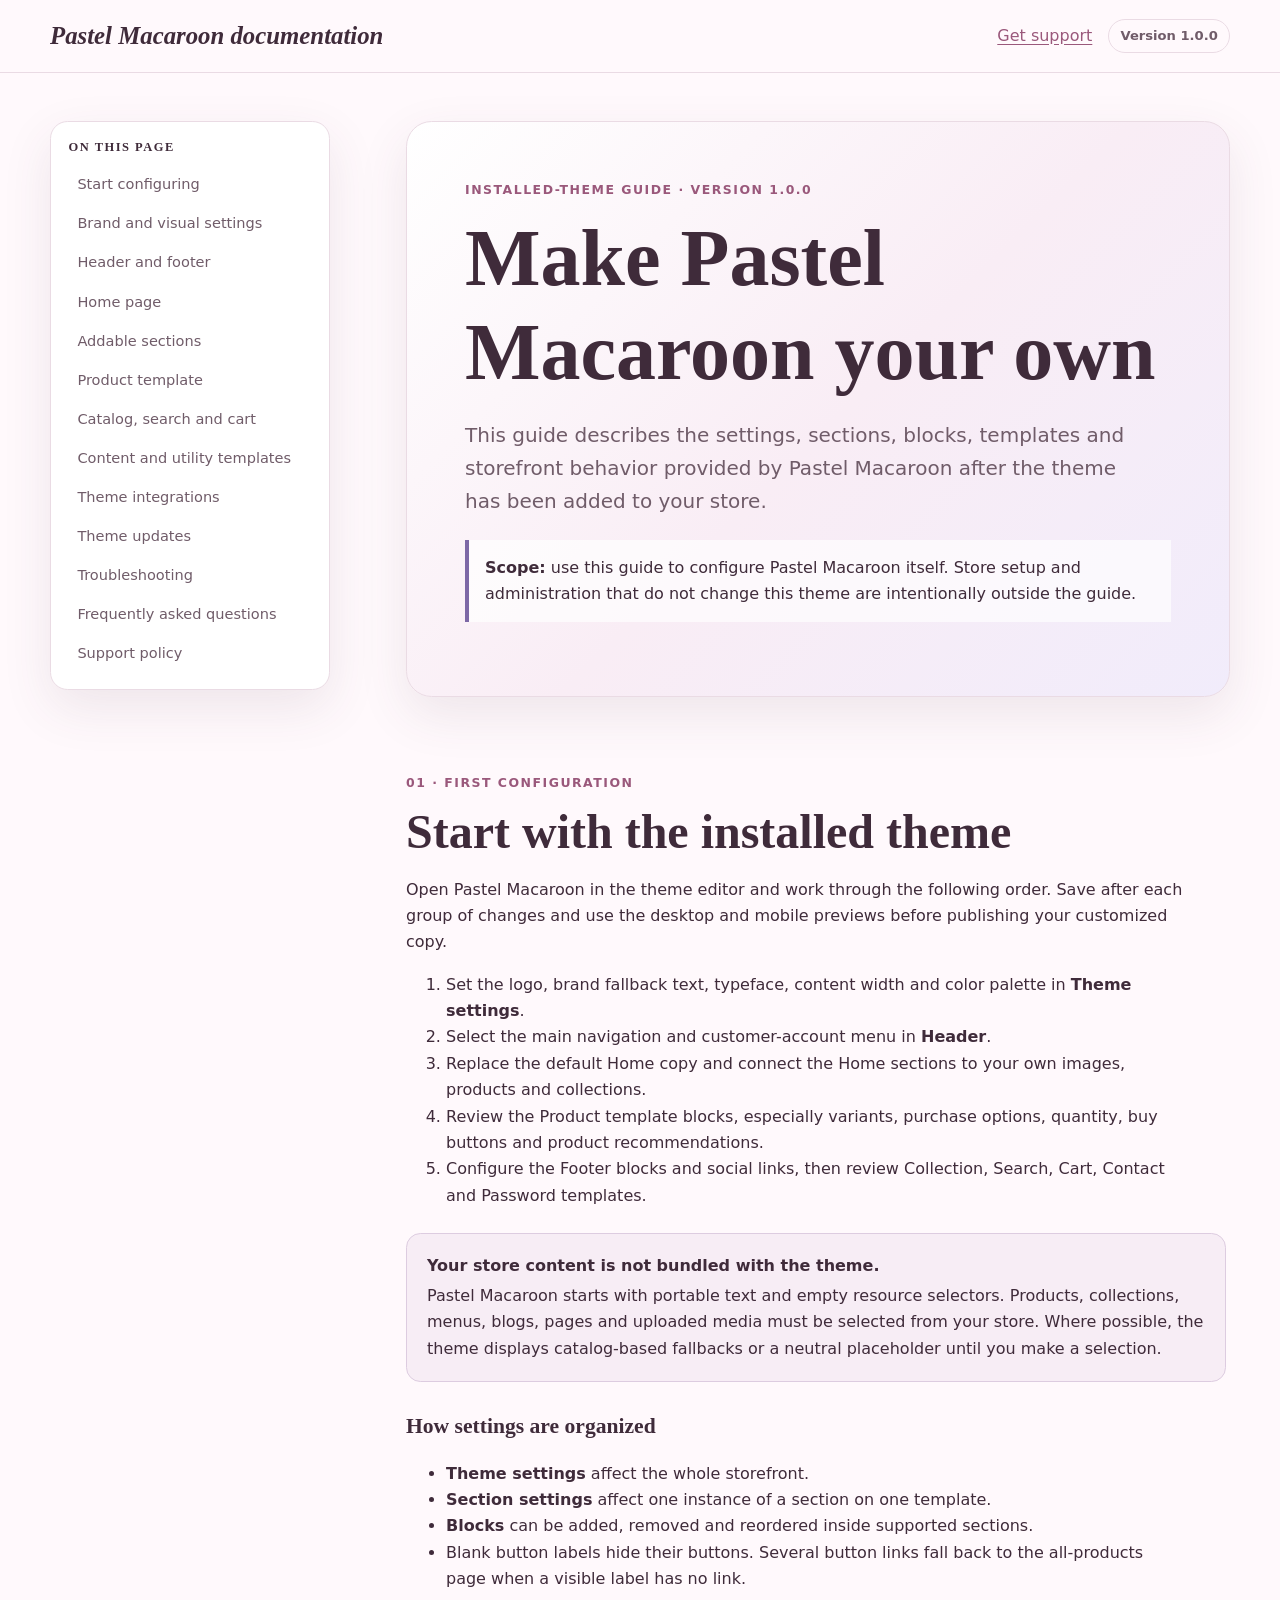
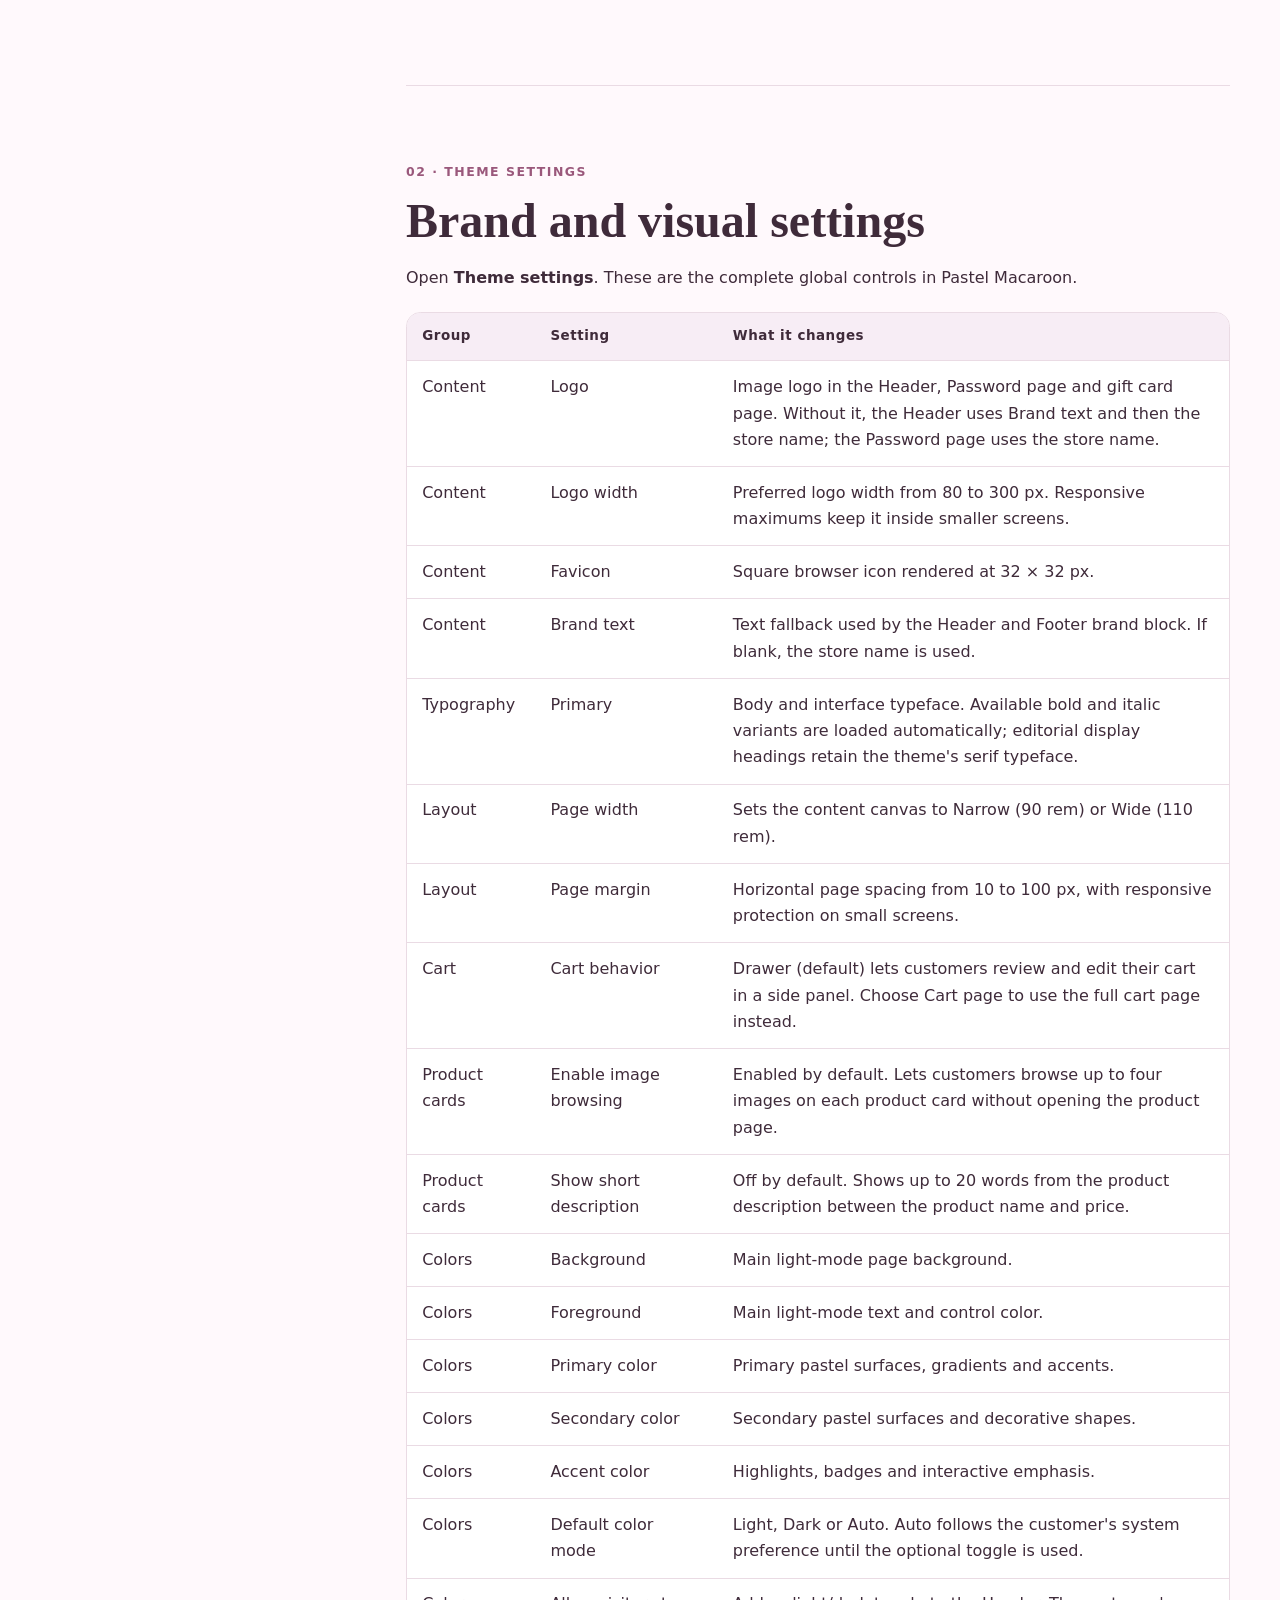
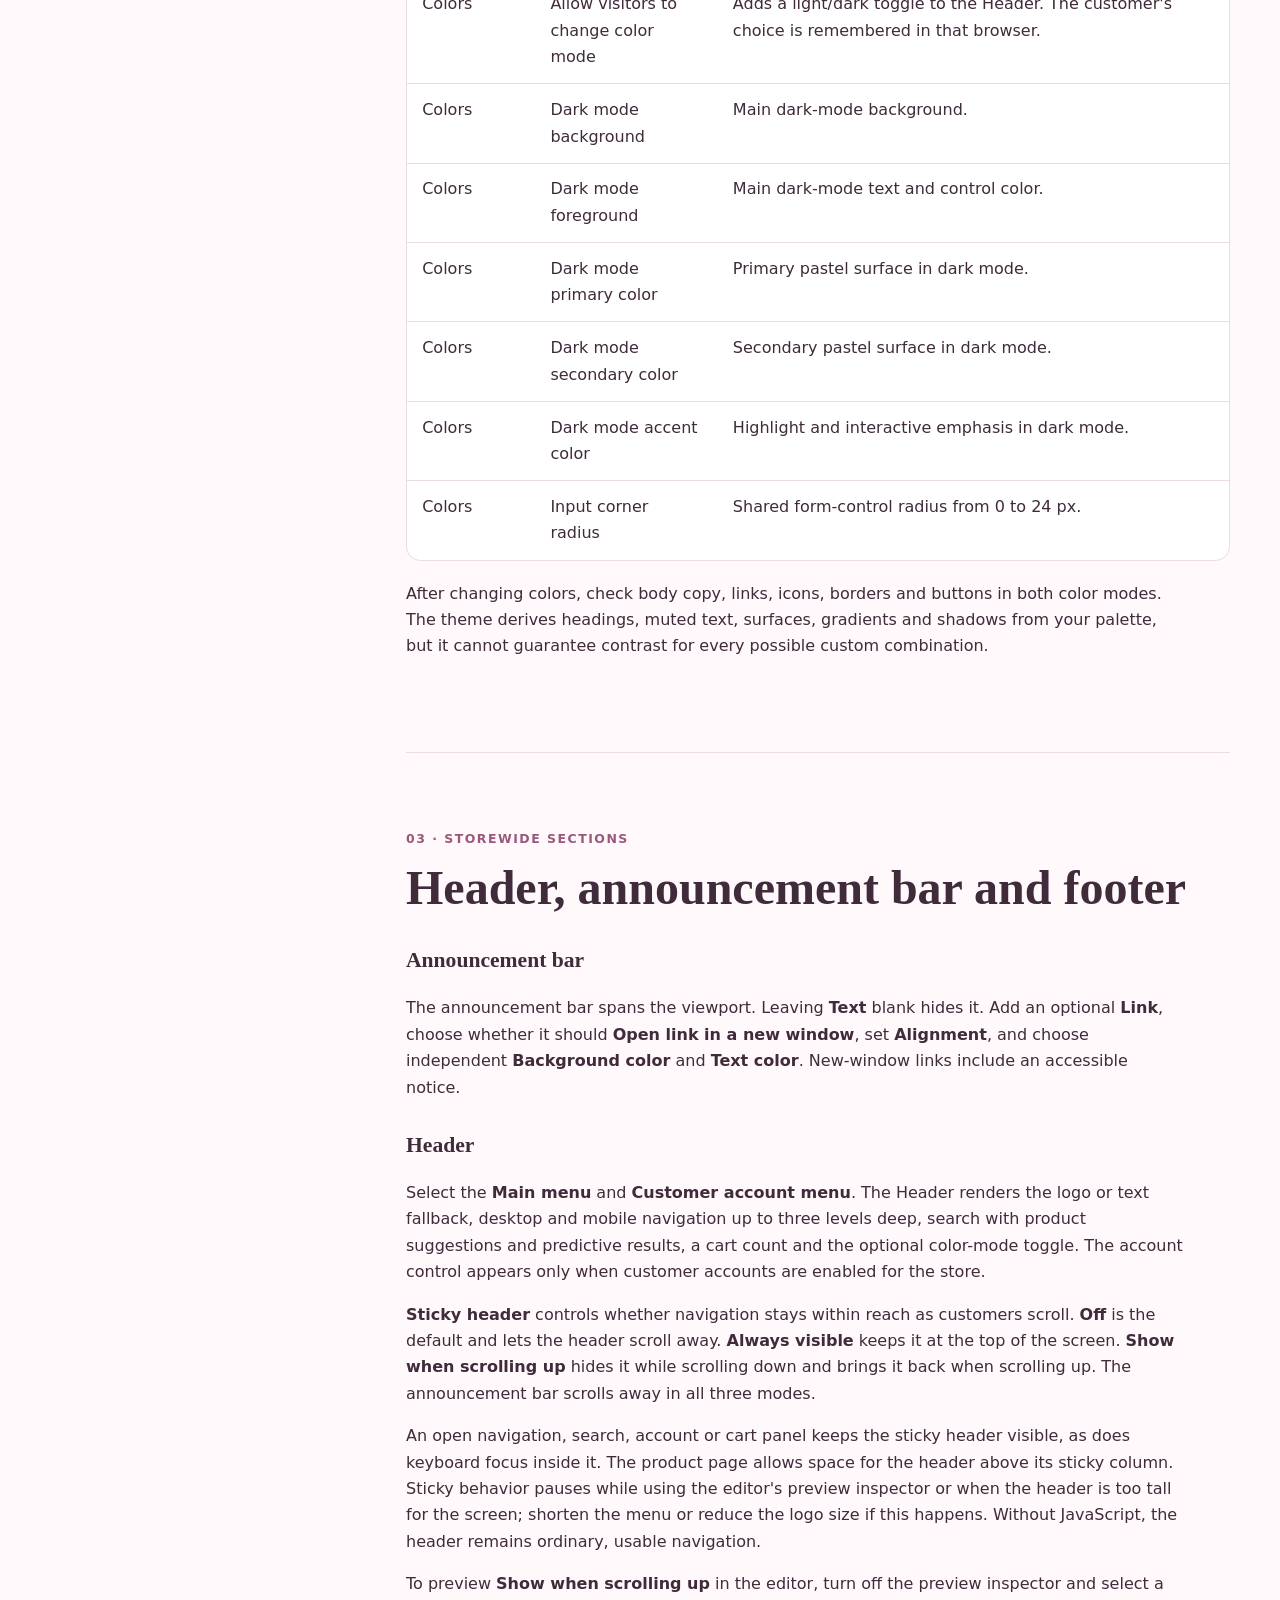
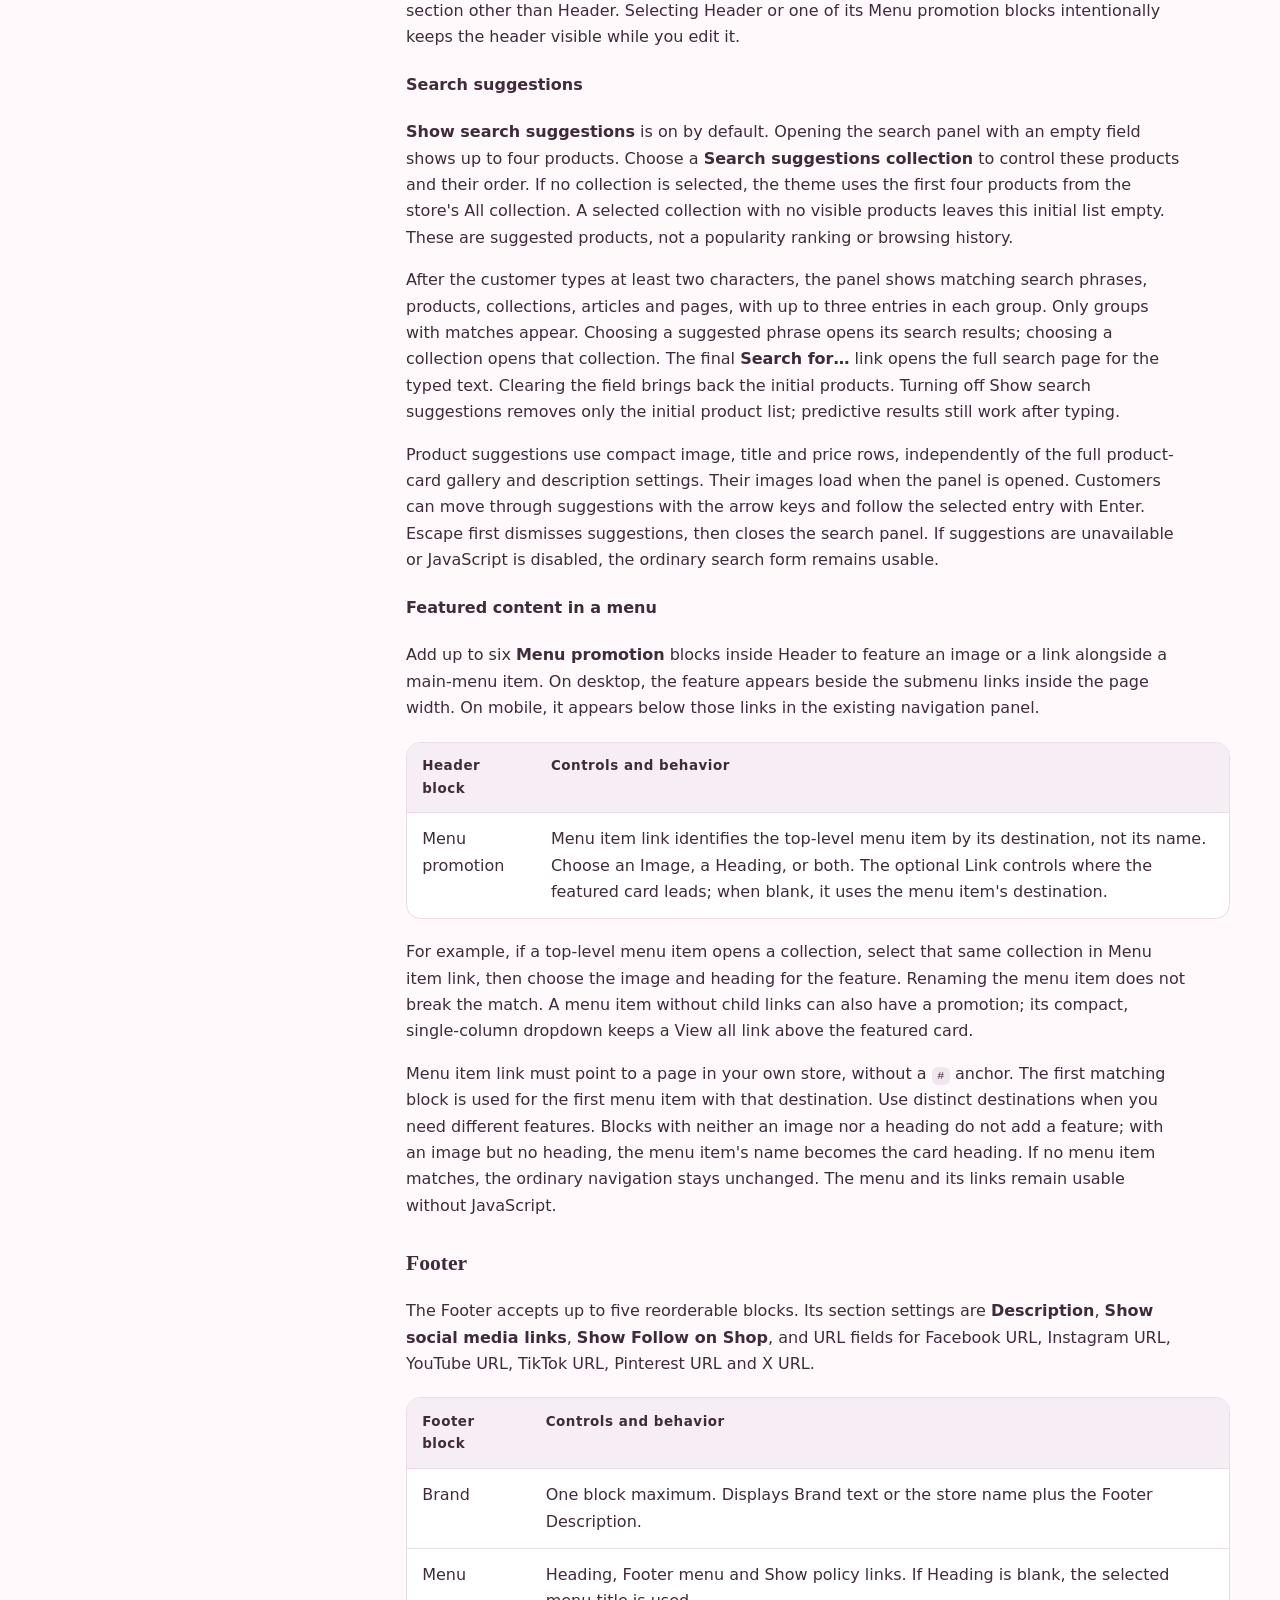
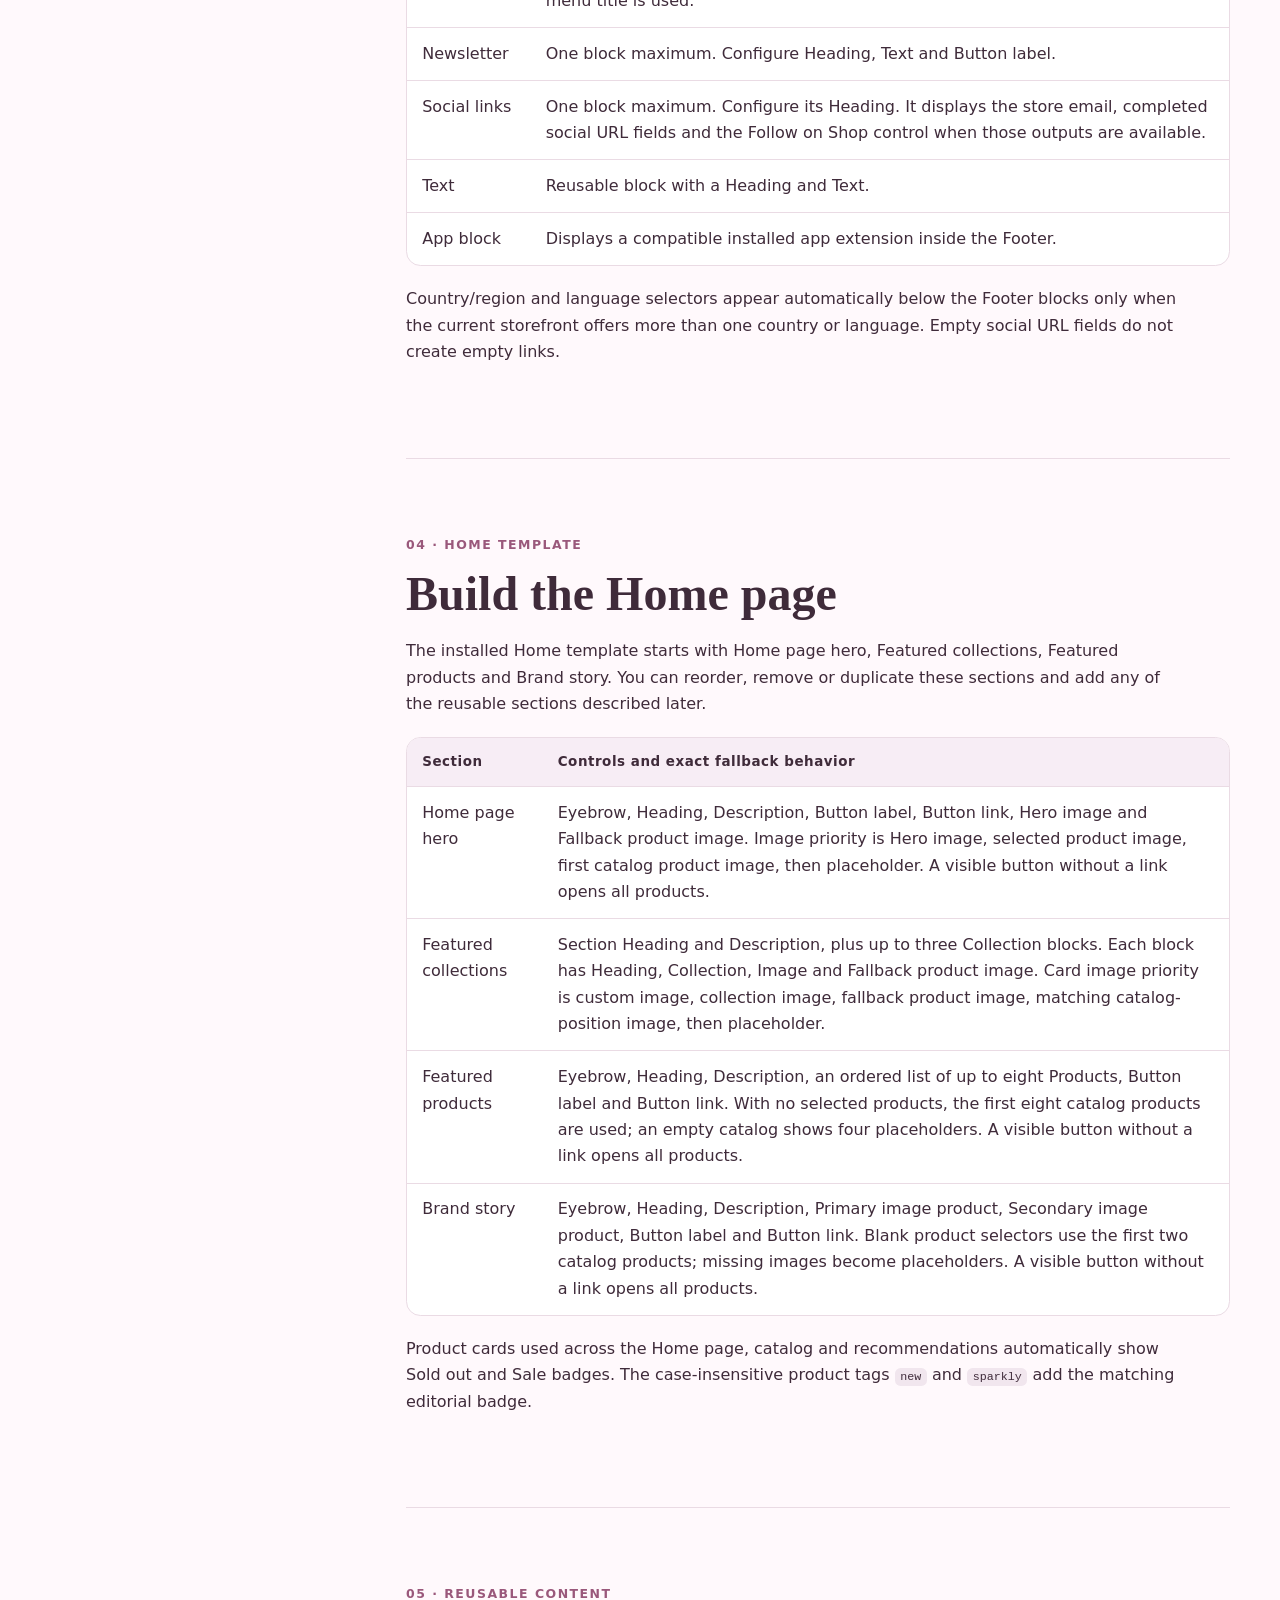
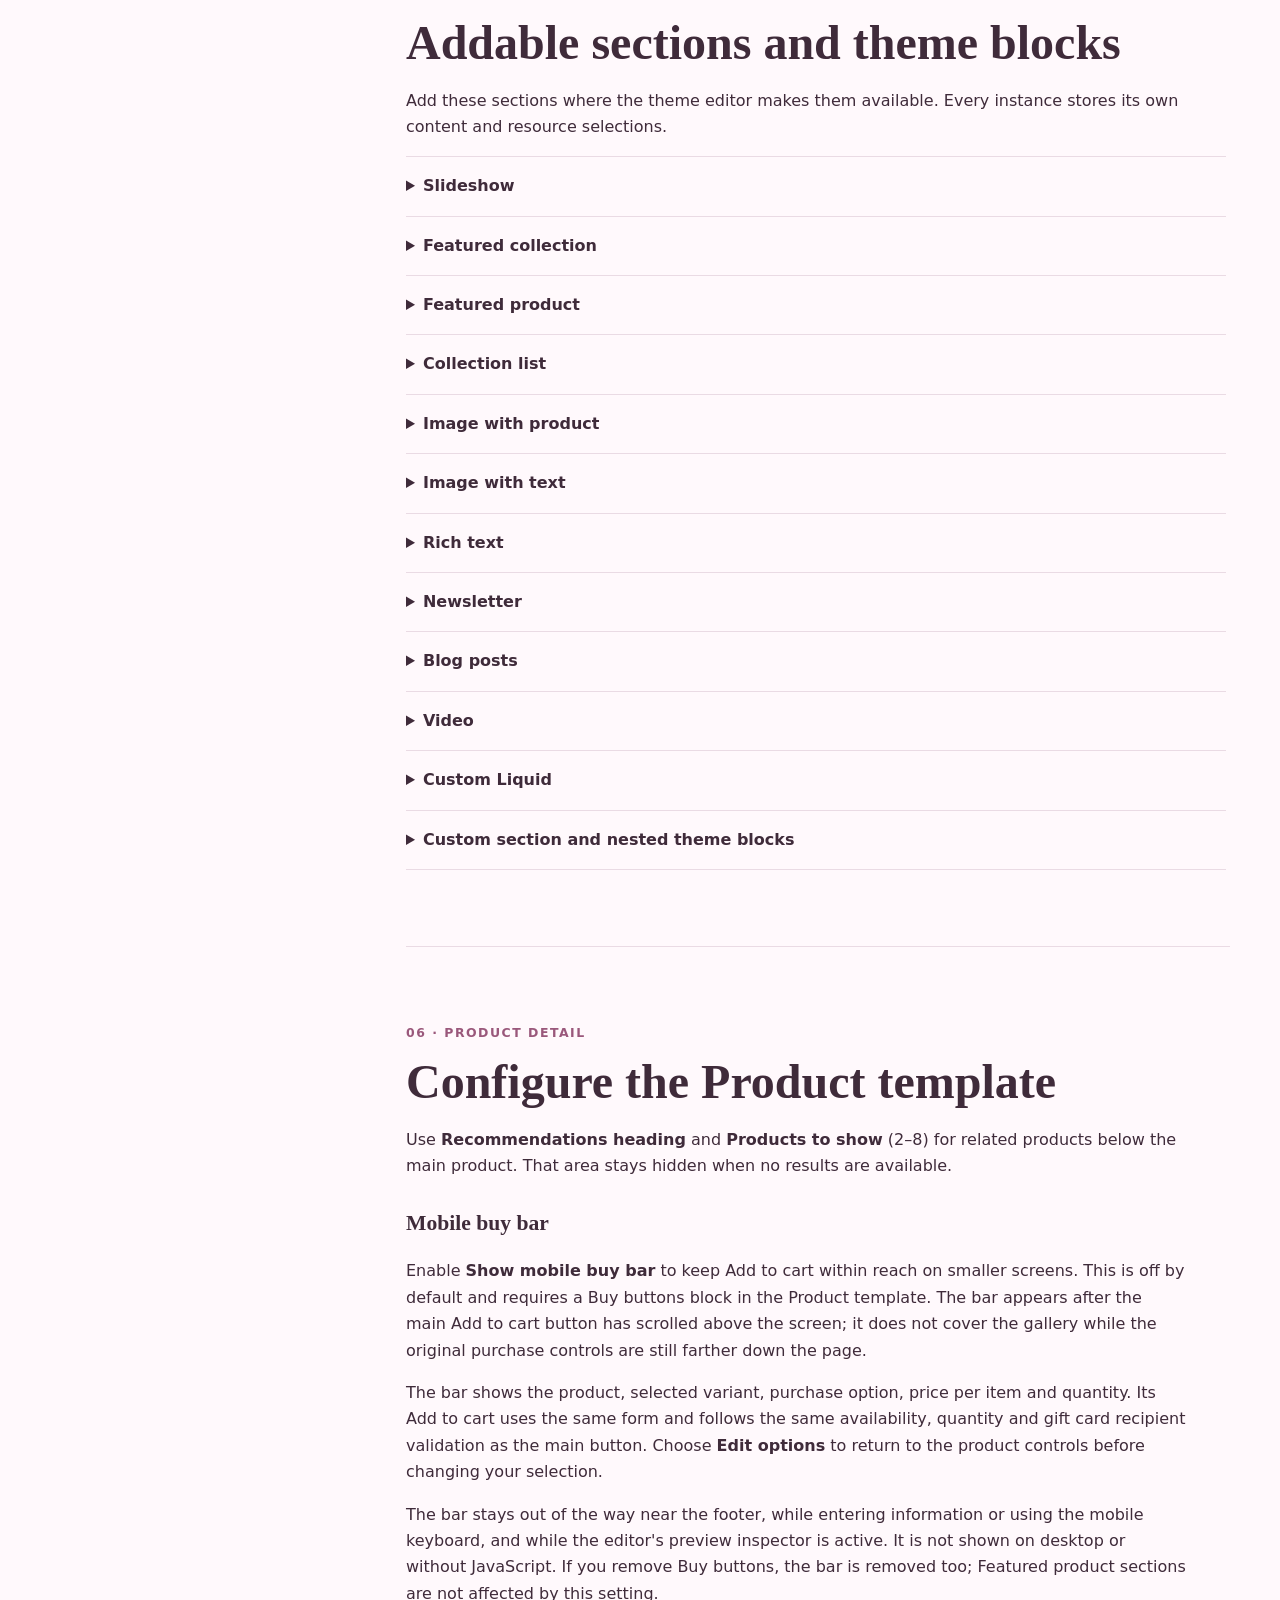
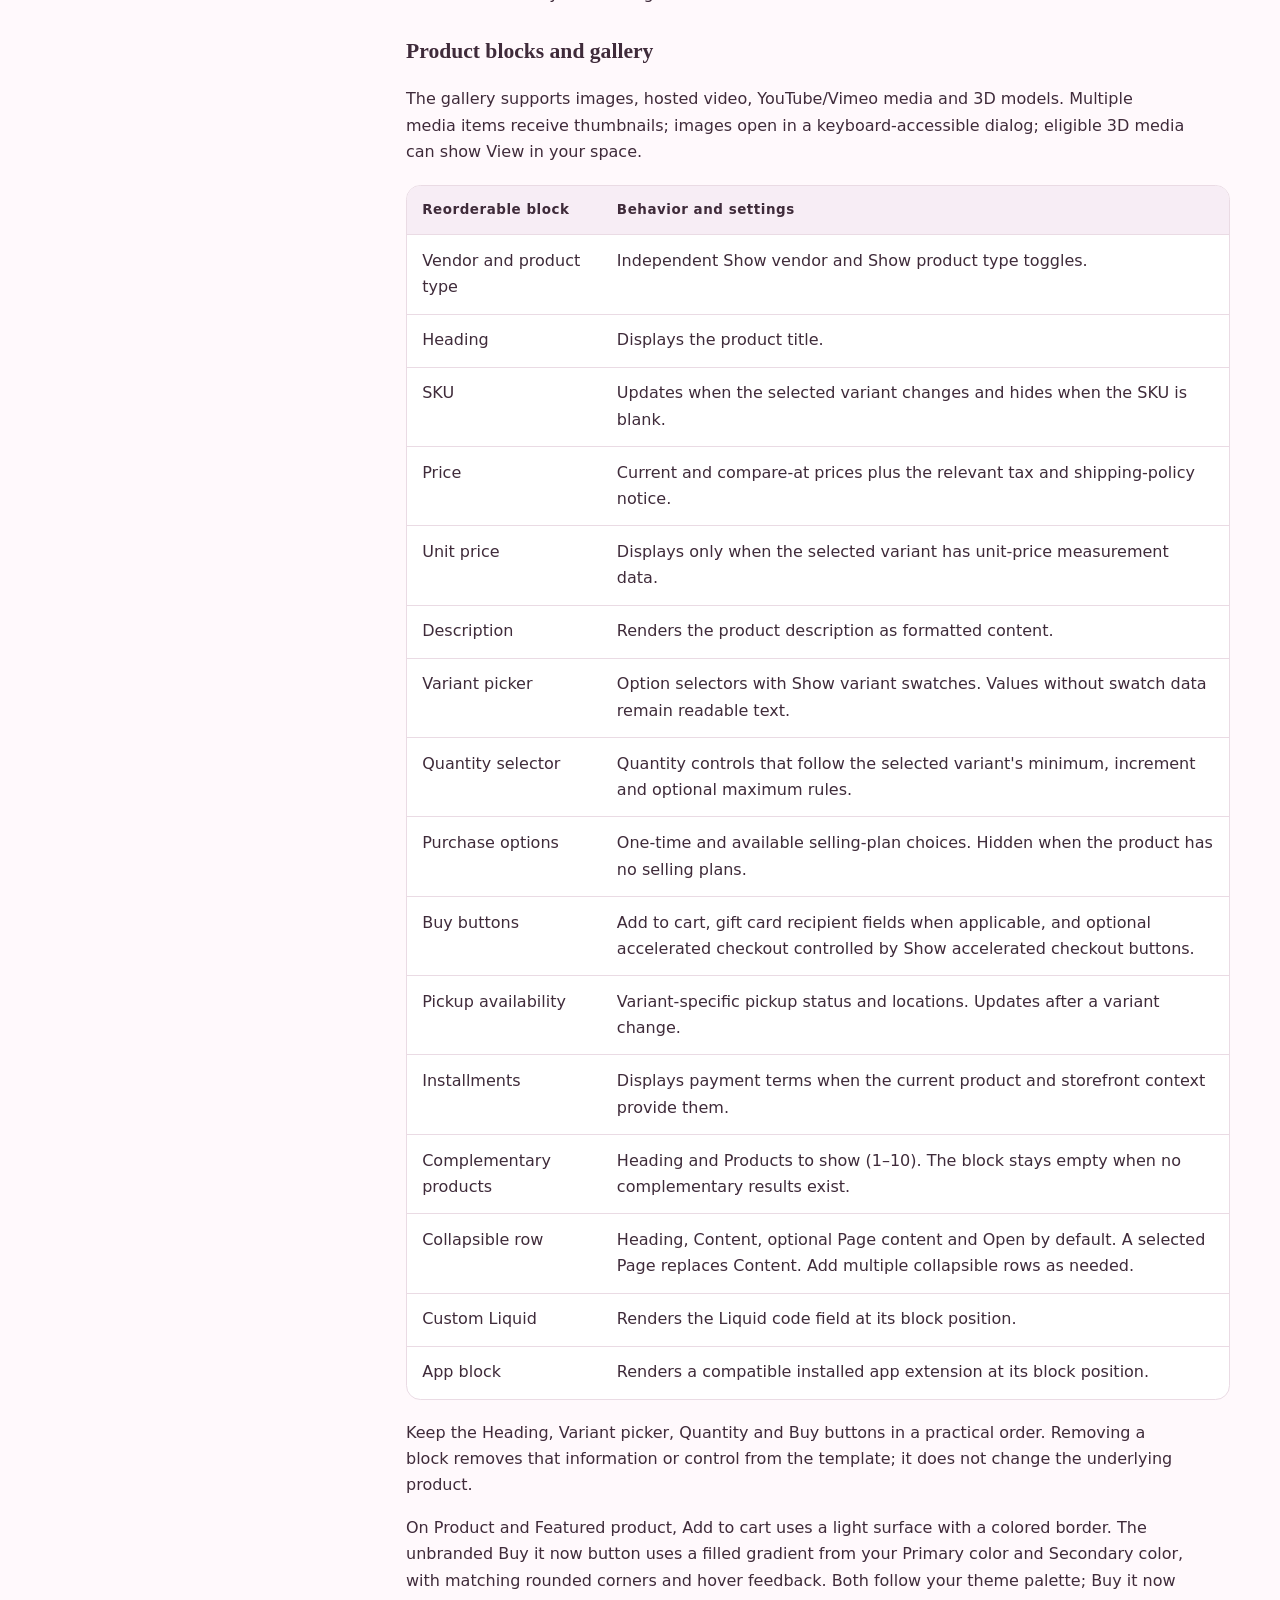
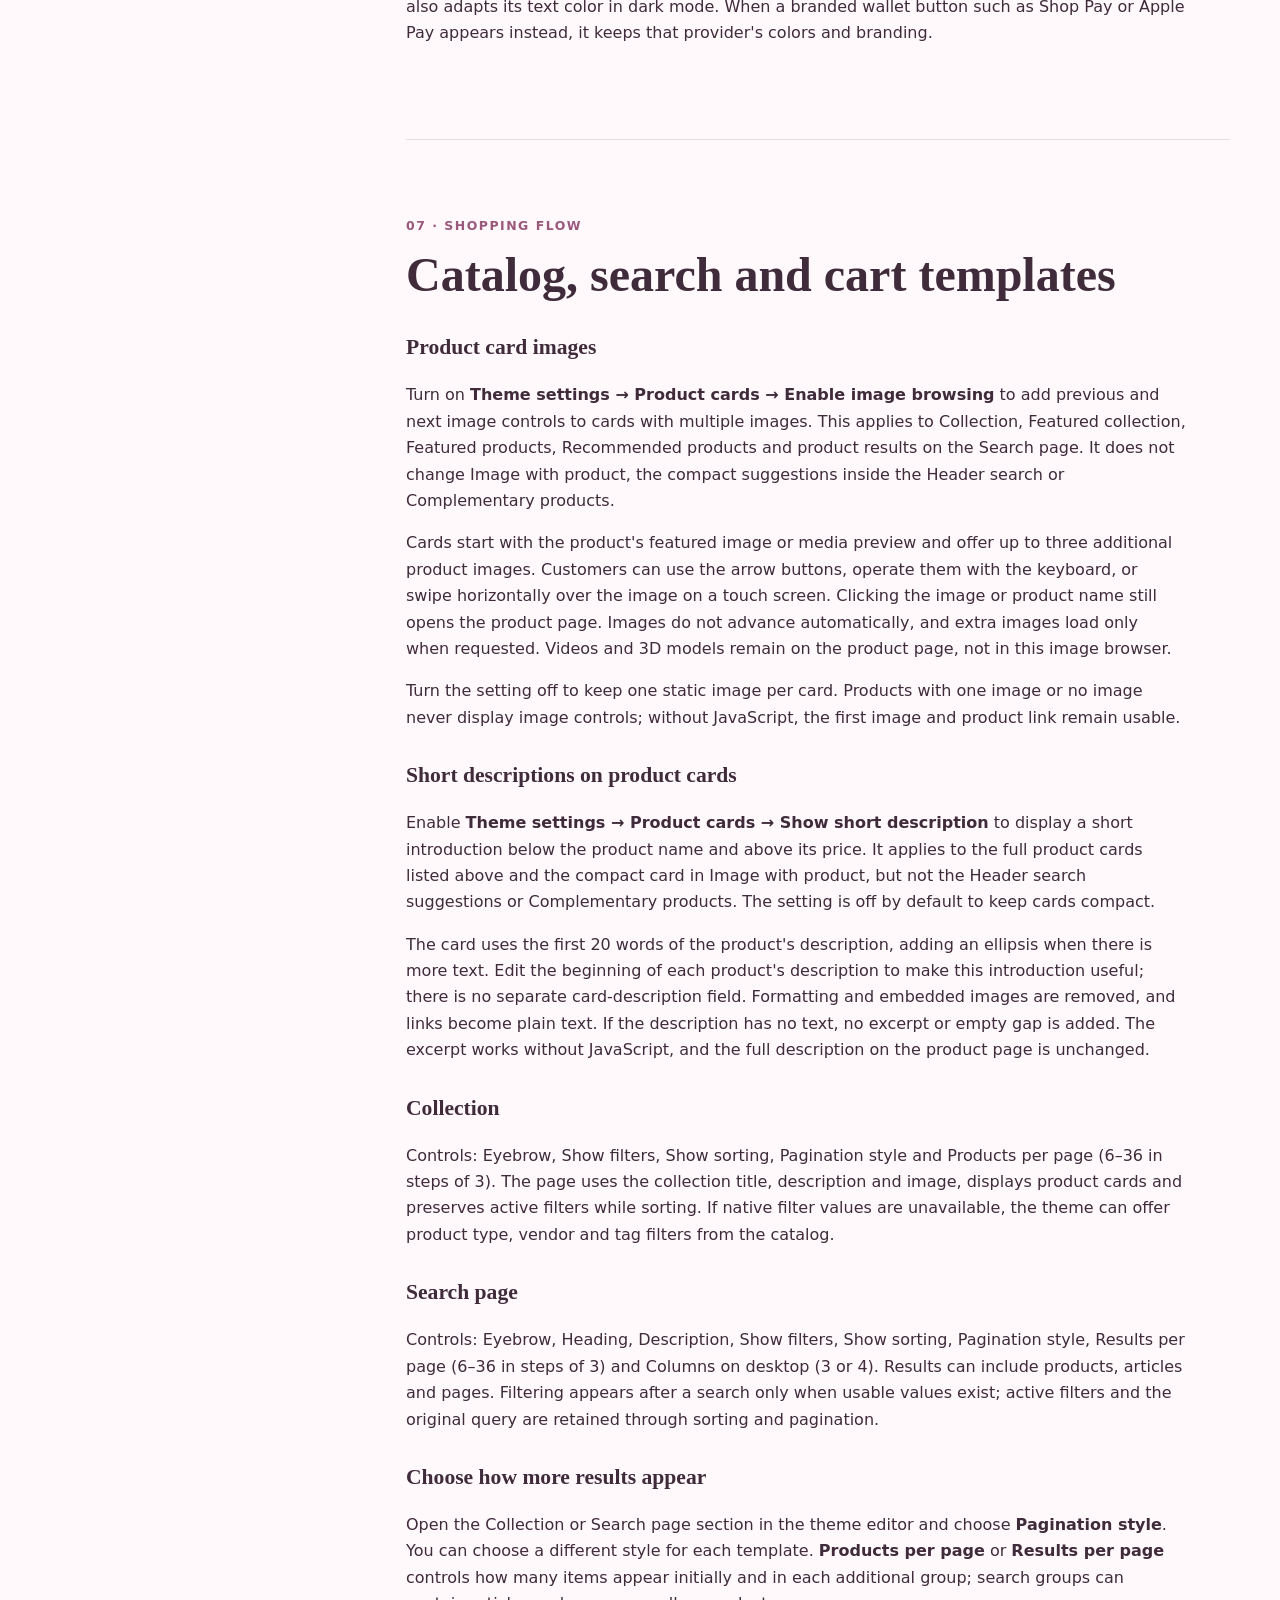
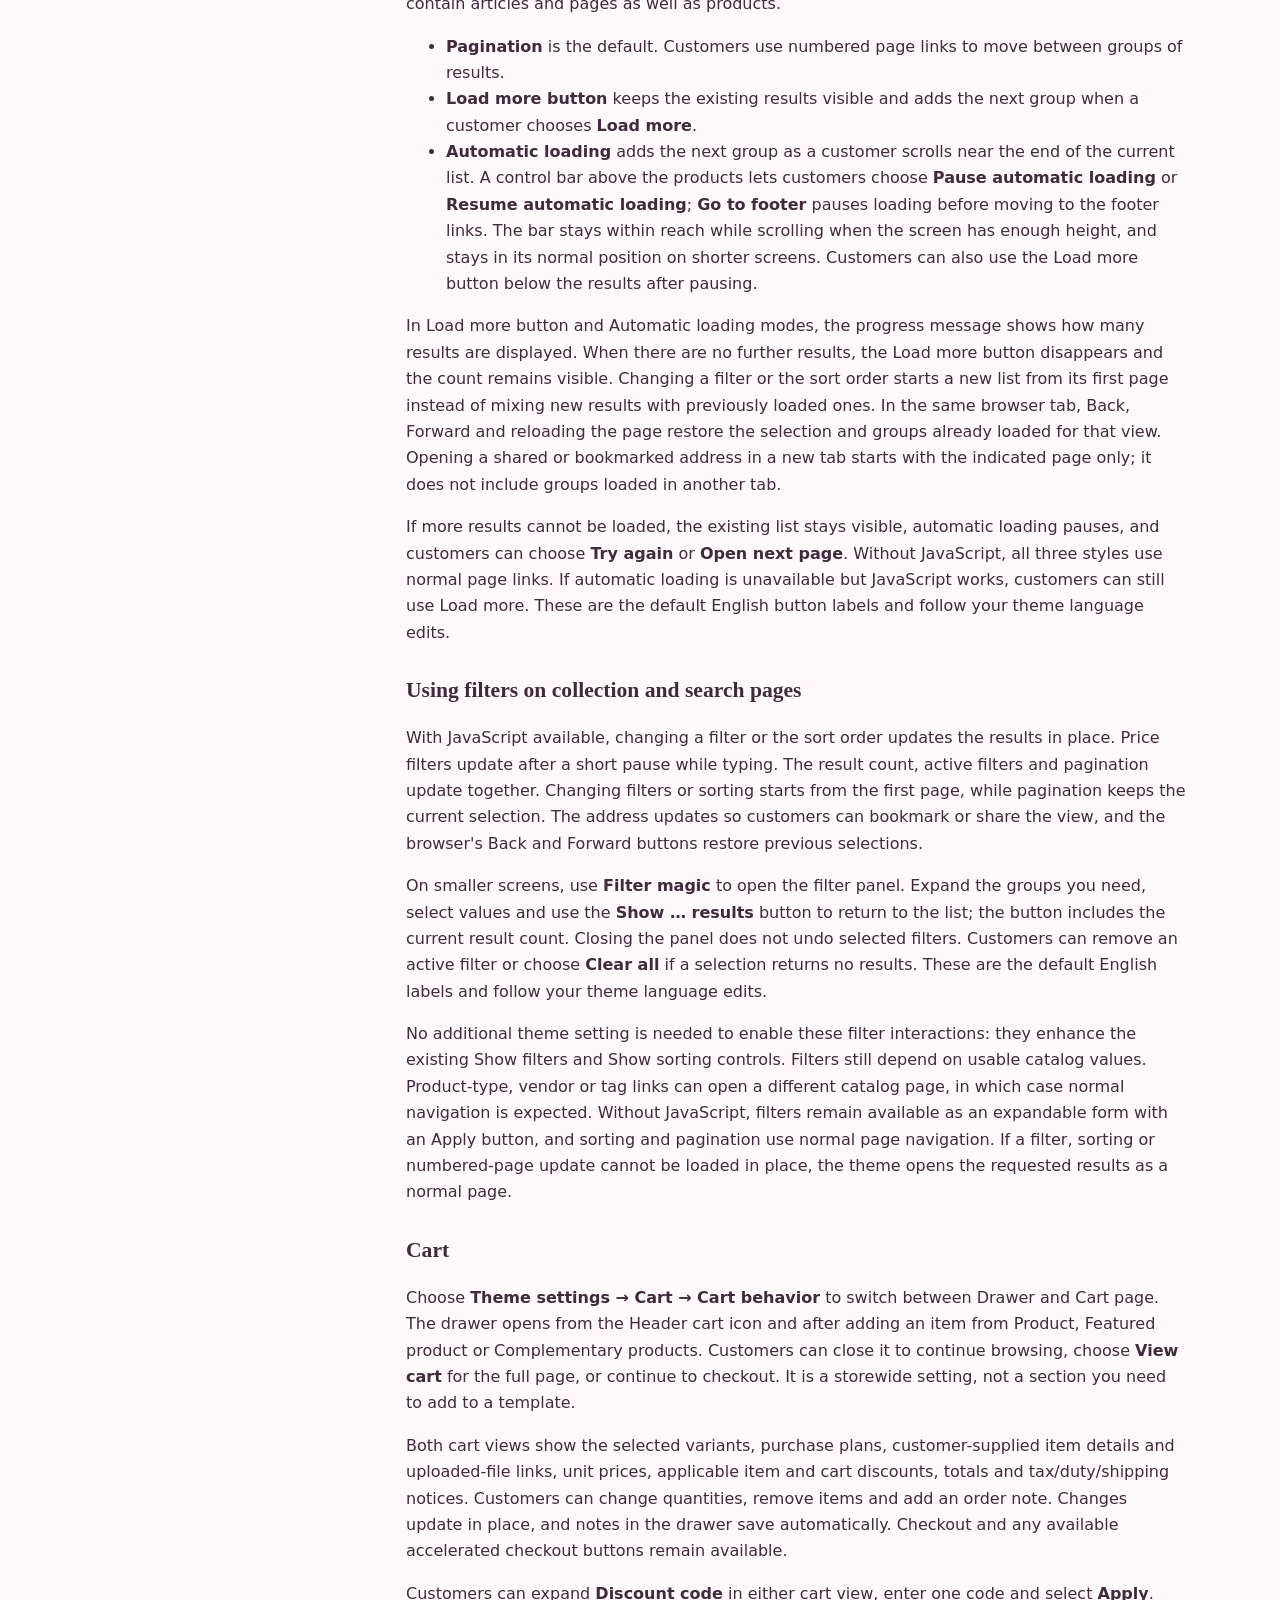
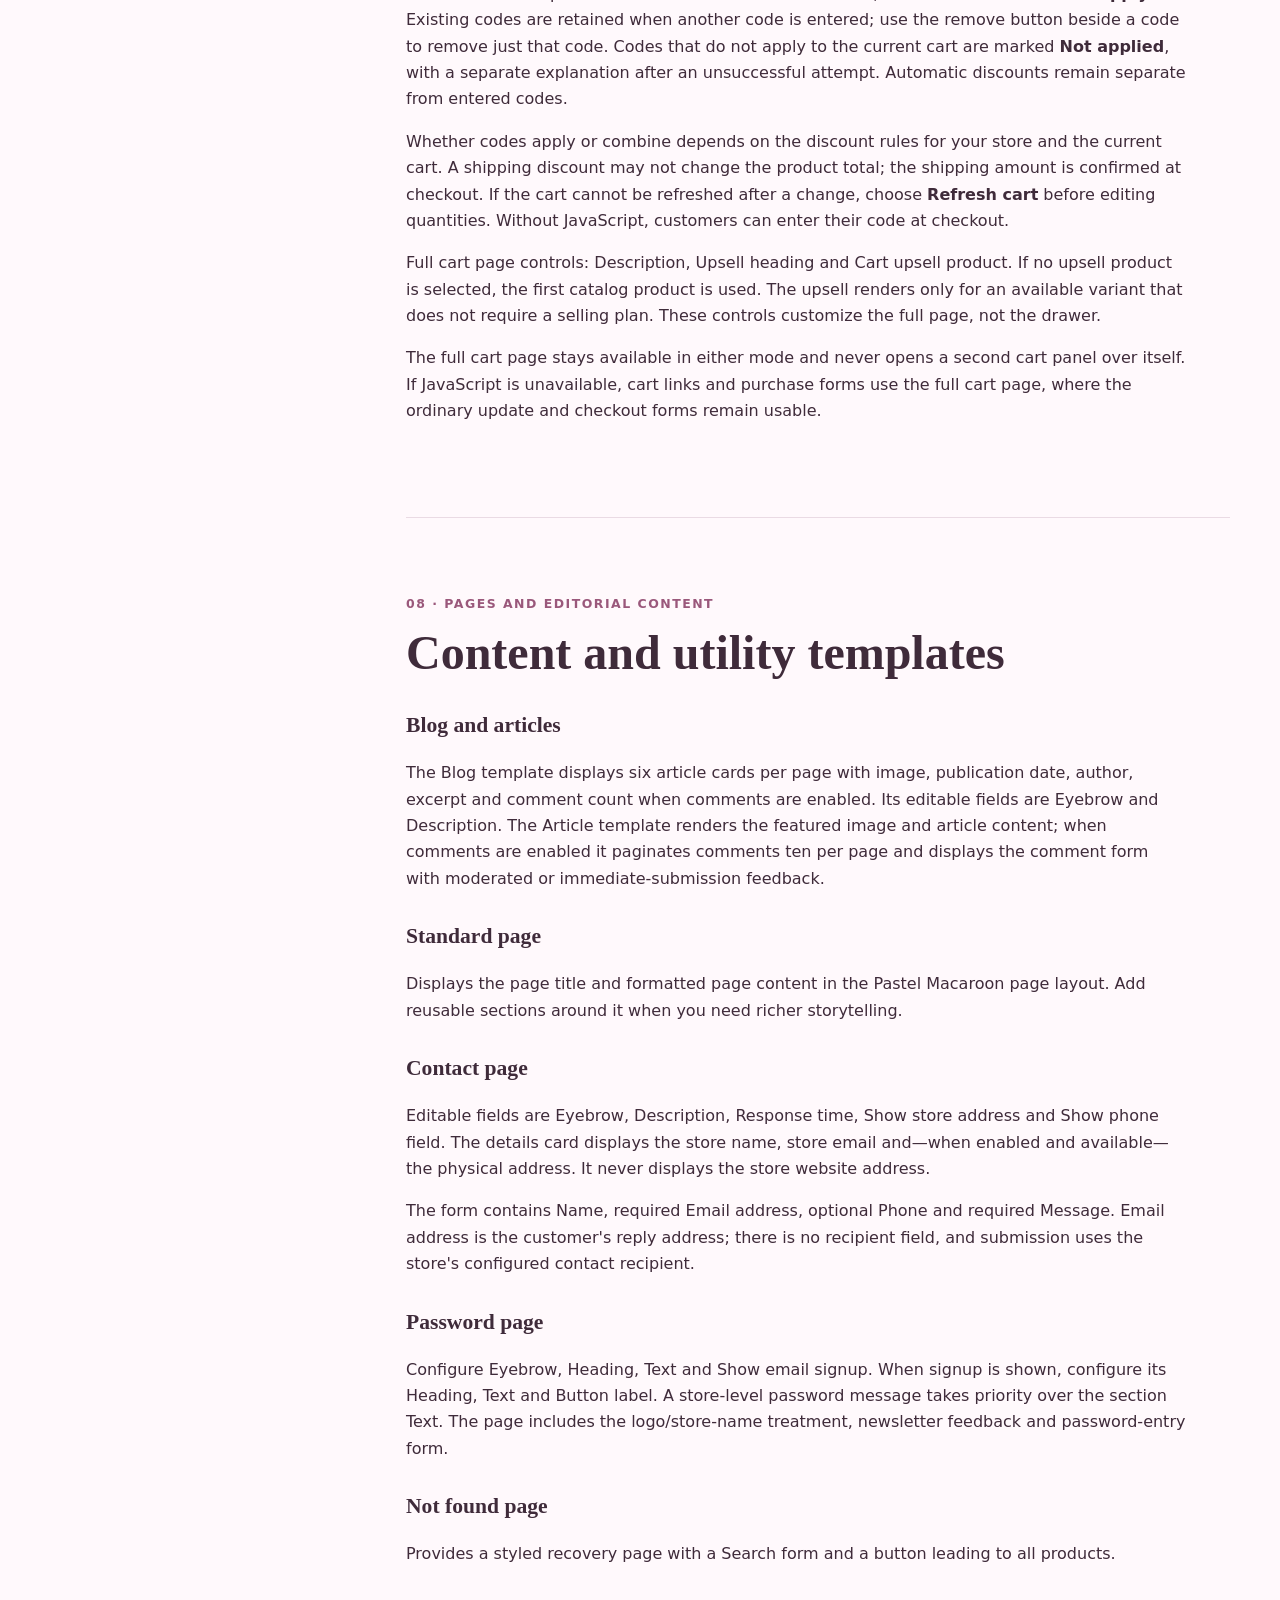
==== commit 4e078d53: "Publish documentation from shopify-themes@2da599619cd58d05b3ce220229cbcff4296a5c0b" ====
--- a/index.html
+++ b/index.html
@@ -170,8 +170,17 @@
             <p>It also accepts <span data-section-block="featured-product.liquid:custom_liquid">Custom Liquid</span> with a <span data-block-setting="featured-product.liquid:custom_liquid:custom_liquid">Liquid code</span> setting and compatible <span data-section-block="featured-product.liquid:@app">App blocks</span>.</p>
           </div></details>
           <details><summary data-section-file="collections.liquid">Collection list</summary><div>
-            <p>Controls: <span data-section-setting="collections.liquid:eyebrow">Eyebrow</span>, <span data-section-setting="collections.liquid:heading">Heading</span>, <span data-section-setting="collections.liquid:description">Description</span>, <span data-section-setting="collections.liquid:collections_per_page">Collections per page</span> (3–24), <span data-section-setting="collections.liquid:columns_desktop">Columns on desktop</span> (2–4), <span data-section-setting="collections.liquid:grid_gap">Grid spacing</span> (0–50 px) and <span data-section-setting="collections.liquid:image_fit">Image fit</span> (Contain or Cover).</p>
+            <p>Choose <span data-section-setting="collections.liquid:layout_desktop">Desktop layout</span> and <span data-section-setting="collections.liquid:layout_mobile">Mobile layout</span> independently. Desktop offers Grid (the default), Carousel and Bento (mixed tile sizes); mobile offers Grid or Carousel. For example, combine a mixed-size desktop composition with swipeable collections on phones. Carousel keeps your collection order and shows navigation arrows only when more cards are available. Customers can also scroll horizontally or use Tab to reach every collection; links and scrolling remain available without JavaScript.</p>
+            <p>Bento alternates a wide tile beside a narrow tile, then a narrow tile beside a wide tile, without changing collection order. An unpaired final tile fills its row. This composition applies on large screens (990 px and wider); tablets show two equal columns, and phones use your chosen mobile layout. Reorder Collection blocks to change which collections receive the wide positions. Wide landscape images work well with Cover; choose Contain to keep the whole image visible. Bento needs no additional script.</p>
+            <p>Controls: <span data-section-setting="collections.liquid:eyebrow">Eyebrow</span>, <span data-section-setting="collections.liquid:heading">Heading</span>, <span data-section-setting="collections.liquid:description">Description</span>, <span data-section-setting="collections.liquid:collections_per_page">Collections per page</span> (3–24), <span data-section-setting="collections.liquid:columns_desktop">Columns on desktop</span> (2–4, for Grid and Carousel; Bento uses its fixed composition), <span data-section-setting="collections.liquid:grid_gap">Grid spacing</span> (0–50 px) and <span data-section-setting="collections.liquid:image_fit">Image fit</span> (Contain or Cover).</p>
             <p>Add up to ten <span data-section-block="collections.liquid:collection">Collection</span> blocks, each with a <span data-block-setting="collections.liquid:collection:collection">Collection</span> selector, for a manual order. With no blocks, the dedicated <span data-template-file="list-collections.json">Collection list template</span> paginates all collections; other templates show up to the configured limit.</p>
+            <p>On the collection list template, Carousel displays the current page of collections; use the page links underneath to browse the rest. Carousels do not autoplay or wrap back to the start. If arrows do not appear, check the layout for the current screen size and whether the cards already fit in the available space.</p>
+          </div></details>
+          <details><summary data-section-file="editorial-product.liquid">Image with product</summary><div>
+            <p>Pair a lifestyle or editorial <span data-section-setting="editorial-product.liquid:image">Image</span> with one selected <span data-section-setting="editorial-product.liquid:product">Product</span>. Add an optional <span data-section-setting="editorial-product.liquid:heading">Heading</span> above the section and an <span data-section-setting="editorial-product.liquid:caption">Image caption</span> beneath the picture. The caption never covers the image.</p>
+            <p><span data-section-setting="editorial-product.liquid:image_position">Image position</span> selects Left or Right when both resources are present on a desktop screen of at least 990px. Smaller screens always show the image before the product. Choose <span data-section-setting="editorial-product.liquid:image_ratio">Image ratio</span>: Adapt to image preserves its original proportions; Landscape 4:3, Square 1:1 and Portrait 4:5 set a fixed frame. For fixed frames, <span data-section-setting="editorial-product.liquid:image_fit">Image fit</span> offers Cover, which crops to fill the frame, or Contain, which shows the whole picture. Your selected image's focal point is respected.</p>
+            <p>The compact product card uses one uncropped thumbnail and the same prices, sale and sold-out labels as other product cards. Its image and name open the product page, where customers can choose variants and buy. It has no image-browser controls or separate purchase form. Turn on <strong>Theme settings → Product cards → Show short description</strong> to include the same optional 20-word introduction used by full-size cards.</p>
+            <p>Select a product available to your storefront explicitly; this section does not substitute the first catalog product. With only an image selected, the picture and its caption use the available width without an empty product panel. With only a product selected, the card remains visible without an empty image column. The optional heading works in either case. If neither resource is selected, customers see no section; the theme editor shows a setup hint. A deleted image or a product no longer accessible to the storefront follows the same empty-state behavior. A published product that is out of stock still appears with its sold-out label.</p>
           </div></details>
           <details><summary data-section-file="image-with-text.liquid">Image with text</summary><div><p>Configure <span data-section-setting="image-with-text.liquid:image">Image</span>, <span data-section-setting="image-with-text.liquid:caption">Image caption</span>, <span data-section-setting="image-with-text.liquid:image_position">Image position</span>, <span data-section-setting="image-with-text.liquid:image_ratio">Image ratio</span> (Wide 16:9, Landscape 4:3, Classic 3:2, Square 1:1 or Portrait 4:5), <span data-section-setting="image-with-text.liquid:image_fit">Image fit</span>, <span data-section-setting="image-with-text.liquid:eyebrow">Eyebrow</span>, <span data-section-setting="image-with-text.liquid:heading">Heading</span>, <span data-section-setting="image-with-text.liquid:text">Text</span>, <span data-section-setting="image-with-text.liquid:button_label">Button label</span>, <span data-section-setting="image-with-text.liquid:button_link">Button link</span> and <span data-section-setting="image-with-text.liquid:open_in_new_window">Open link in a new window</span>. A visible button without a link opens all products.</p></div></details>
           <details><summary data-section-file="rich-text.liquid">Rich text</summary><div><p>Choose <span data-section-setting="rich-text.liquid:content_width">Content width</span> and <span data-section-setting="rich-text.liquid:alignment">Alignment</span>; add <span data-section-setting="rich-text.liquid:eyebrow">Eyebrow</span>, <span data-section-setting="rich-text.liquid:heading">Heading</span> and <span data-section-setting="rich-text.liquid:text">Text</span>. Two optional actions have independent <span data-section-setting="rich-text.liquid:button_label">Primary button label</span>, <span data-section-setting="rich-text.liquid:button_link">Primary button link</span>, <span data-section-setting="rich-text.liquid:button_open_in_new_window">Open primary link in a new window</span>, <span data-section-setting="rich-text.liquid:secondary_button_label">Secondary button label</span>, <span data-section-setting="rich-text.liquid:secondary_button_link">Secondary button link</span> and <span data-section-setting="rich-text.liquid:secondary_button_open_in_new_window">Open secondary link in a new window</span>. A label makes its action visible; a missing primary link opens all products and a missing secondary link opens the collection list.</p></div></details>
@@ -224,11 +233,11 @@
           <p class="eyebrow">07 · Shopping flow</p>
           <h2>Catalog, search and cart templates</h2>
           <h3>Product card images</h3>
-          <p>Turn on <strong>Theme settings → Product cards → Enable image browsing</strong> to add previous and next image controls to cards with multiple images. This applies to Collection, Featured collection, Featured products, Recommended products and product results on the Search page. It does not change the compact suggestions inside the Header search or Complementary products.</p>
+          <p>Turn on <strong>Theme settings → Product cards → Enable image browsing</strong> to add previous and next image controls to cards with multiple images. This applies to Collection, Featured collection, Featured products, Recommended products and product results on the Search page. It does not change Image with product, the compact suggestions inside the Header search or Complementary products.</p>
           <p>Cards start with the product's featured image or media preview and offer up to three additional product images. Customers can use the arrow buttons, operate them with the keyboard, or swipe horizontally over the image on a touch screen. Clicking the image or product name still opens the product page. Images do not advance automatically, and extra images load only when requested. Videos and 3D models remain on the product page, not in this image browser.</p>
           <p>Turn the setting off to keep one static image per card. Products with one image or no image never display image controls; without JavaScript, the first image and product link remain usable.</p>
           <h3>Short descriptions on product cards</h3>
-          <p>Enable <strong>Theme settings → Product cards → Show short description</strong> to display a short introduction below the product name and above its price. It applies to the same full product cards listed above, not the compact Header search suggestions or Complementary products. The setting is off by default to keep cards compact.</p>
+          <p>Enable <strong>Theme settings → Product cards → Show short description</strong> to display a short introduction below the product name and above its price. It applies to the full product cards listed above and the compact card in Image with product, but not the Header search suggestions or Complementary products. The setting is off by default to keep cards compact.</p>
           <p>The card uses the first 20 words of the product's description, adding an ellipsis when there is more text. Edit the beginning of each product's description to make this introduction useful; there is no separate card-description field. Formatting and embedded images are removed, and links become plain text. If the description has no text, no excerpt or empty gap is added. The excerpt works without JavaScript, and the full description on the product page is unchanged.</p>
           <h3 data-section-file="collection.liquid" data-template-file="collection.json">Collection</h3>
           <p>Controls: <span data-section-setting="collection.liquid:eyebrow">Eyebrow</span>, <span data-section-setting="collection.liquid:show_filters">Show filters</span>, <span data-section-setting="collection.liquid:show_sort">Show sorting</span>, <span data-section-setting="collection.liquid:pagination_mode">Pagination style</span> and <span data-section-setting="collection.liquid:products_per_page">Products per page</span> (6–36 in steps of 3). The page uses the collection title, description and image, displays product cards and preserves active filters while sorting. If native filter values are unavailable, the theme can offer product type, vendor and tag filters from the catalog.</p>
